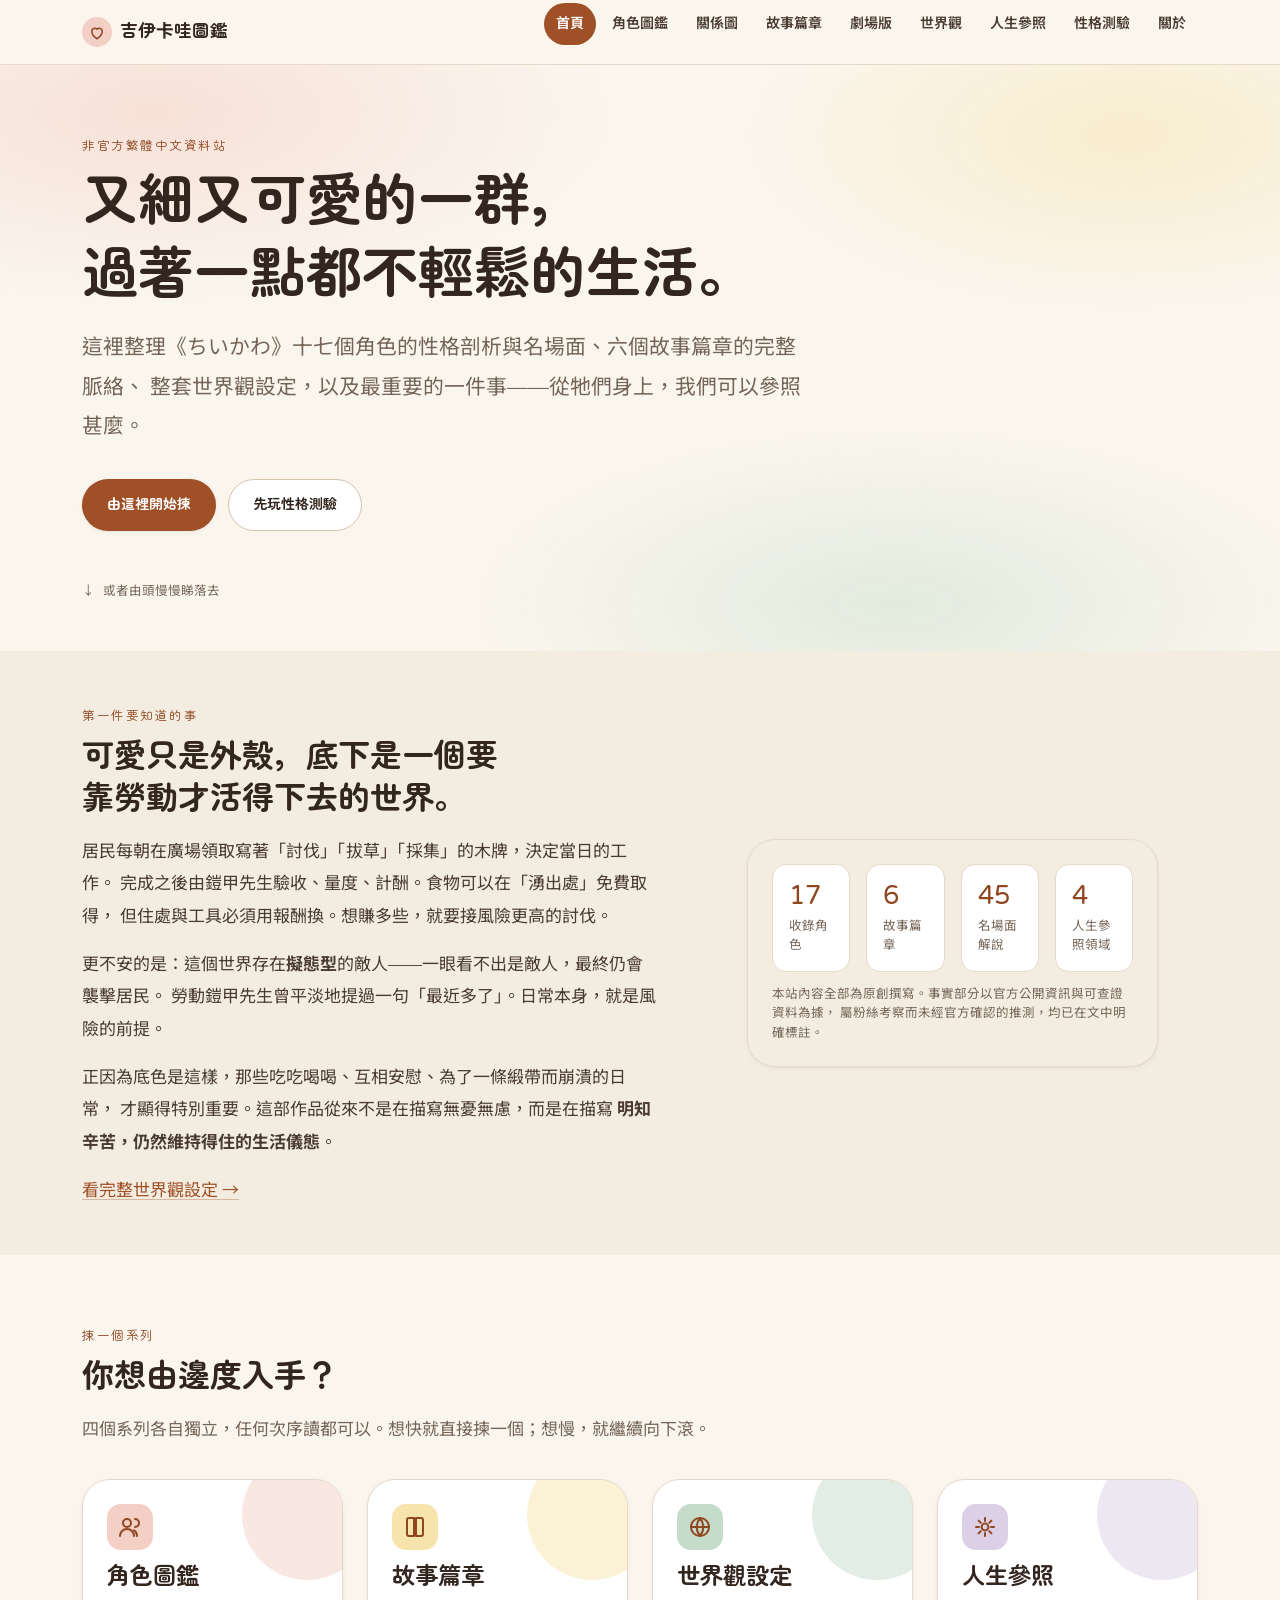
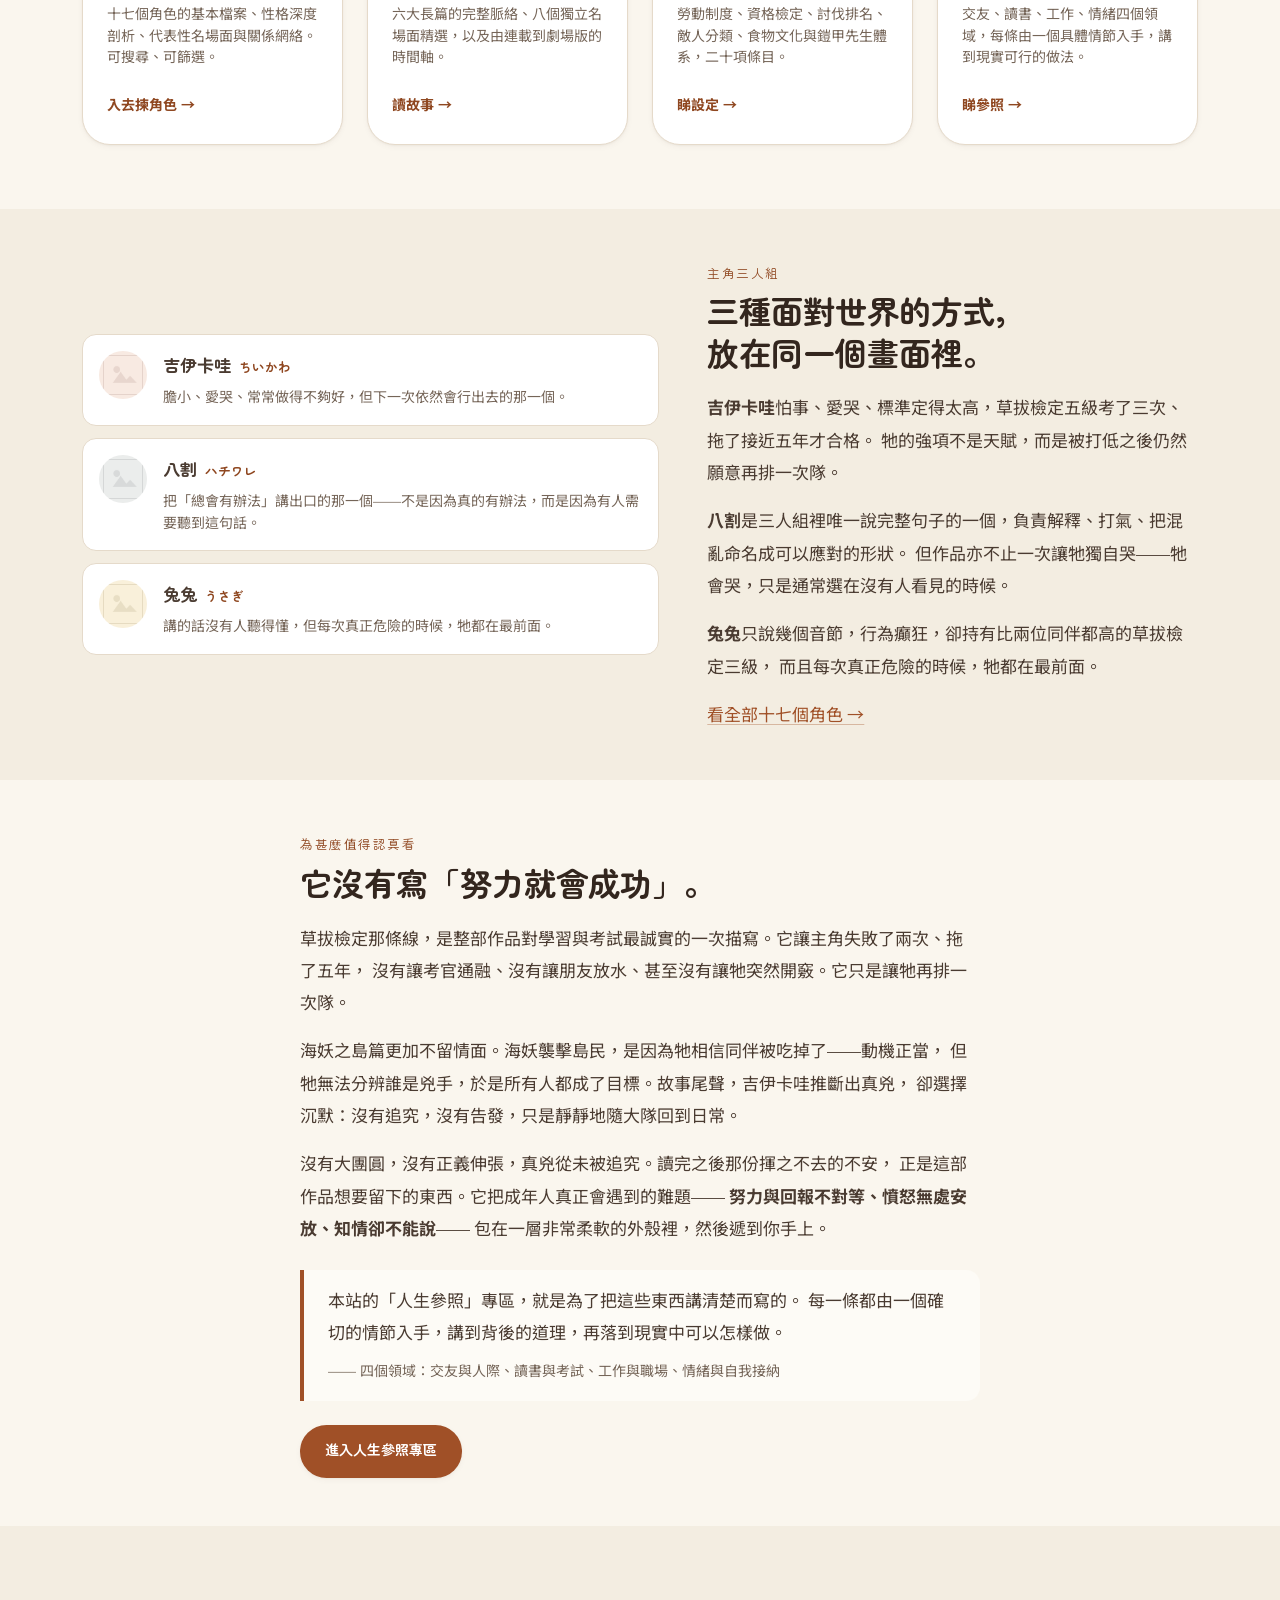
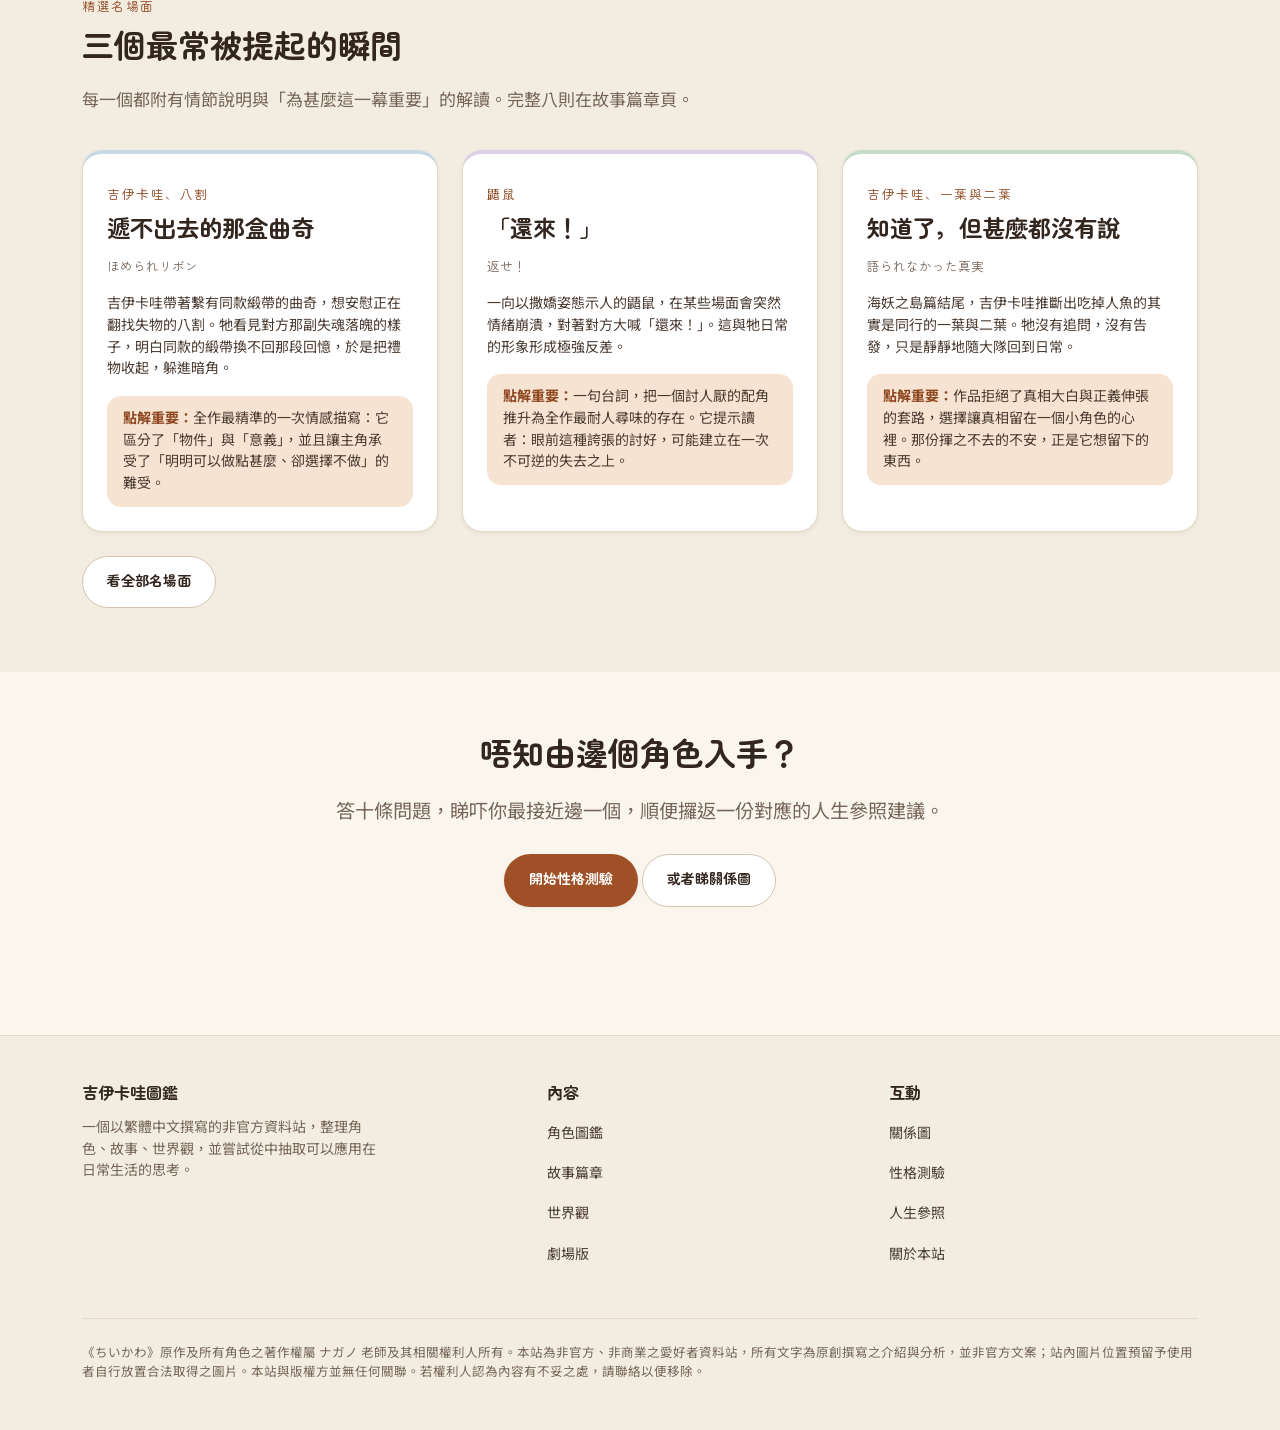
==== index.html @ 6146d02a "建立吉伊卡哇繁體中文資料站 由零建立一個純靜態的《ちいかわ》非官方資料站，十個頁面、零建置步驟、 零外部依賴，可直接部署到 GitHub Pages 或雙擊開啟。  內容 - 17 個角色的完整檔案：" ====
<!DOCTYPE html>
<html lang="zh-Hant-HK">
<head>
<meta charset="utf-8">
<meta name="viewport" content="width=device-width, initial-scale=1">
<title>吉伊卡哇圖鑑 — 角色、故事與人生參照</title>
<meta name="description" content="以繁體中文整理《ちいかわ》的角色深度剖析、故事篇章、世界觀設定，並從中抽取可應用於交友、讀書、工作與情緒的具體參照。">
<link rel="icon" href="data:image/svg+xml,%3Csvg xmlns='http://www.w3.org/2000/svg' viewBox='0 0 32 32'%3E%3Ccircle cx='16' cy='16' r='15' fill='%23F4CFC6'/%3E%3Cpath d='M16 25s-8-5.2-8-11.4A4.6 4.6 0 0 1 16 10a4.6 4.6 0 0 1 8 3.6C24 19.8 16 25 16 25z' fill='%23B45E2E'/%3E%3C/svg%3E">
<link rel="preconnect" href="https://fonts.googleapis.com">
<link rel="preconnect" href="https://fonts.gstatic.com" crossorigin>
<link href="https://fonts.googleapis.com/css2?family=Varela+Round&family=Nunito+Sans:wght@300;400;600;700&family=Noto+Sans+TC:wght@400;500;700&family=Zen+Maru+Gothic:wght@400;500;700&display=swap" rel="stylesheet">
<link rel="stylesheet" href="assets/css/tokens.css">
<link rel="stylesheet" href="assets/css/base.css">
<link rel="stylesheet" href="assets/css/components.css">
<link rel="stylesheet" href="assets/css/pages.css">
</head>
<body>
<a class="skip-link" href="#main">跳至主要內容</a>
<div data-nav></div>

<main id="main">

  <!-- ============ Hero ============ -->
  <section class="hero">
    <div class="wrap">
      <div class="hero__inner">
        <span class="eyebrow">非官方繁體中文資料站</span>
        <h1>又細又可愛的一群，<br>過著一點都不輕鬆的生活。</h1>
        <p class="hero__sub">
          這裡整理《ちいかわ》十七個角色的性格剖析與名場面、六個故事篇章的完整脈絡、
          整套世界觀設定，以及最重要的一件事——從牠們身上，我們可以參照甚麼。
        </p>
        <div class="hero__actions">
          <a class="btn btn--primary" href="#portals">由這裡開始揀</a>
          <a class="btn btn--ghost" href="quiz.html">先玩性格測驗</a>
        </div>
        <p class="hero__scroll"><span aria-hidden="true">↓</span> 或者由頭慢慢睇落去</p>
      </div>
    </div>
  </section>

  <!-- ============ 敘事一：這是個怎樣的世界 ============ -->
  <section class="story-block section--alt">
    <div class="wrap">
      <div class="story-block__inner reveal">
        <div class="story-block__text">
          <span class="eyebrow">第一件要知道的事</span>
          <h2>可愛只是外殼，底下是一個要靠勞動才活得下去的世界。</h2>
          <p>
            居民每朝在廣場領取寫著「討伐」「拔草」「採集」的木牌，決定當日的工作。
            完成之後由鎧甲先生驗收、量度、計酬。食物可以在「湧出處」免費取得，
            但住處與工具必須用報酬換。想賺多些，就要接風險更高的討伐。
          </p>
          <p>
            更不安的是：這個世界存在<strong>擬態型</strong>的敵人——一眼看不出是敵人，最終仍會襲擊居民。
            勞動鎧甲先生曾平淡地提過一句「最近多了」。日常本身，就是風險的前提。
          </p>
          <p>
            正因為底色是這樣，那些吃吃喝喝、互相安慰、為了一條緞帶而崩潰的日常，
            才顯得特別重要。這部作品從來不是在描寫無憂無慮，而是在描寫
            <strong>明知辛苦，仍然維持得住的生活儀態</strong>。
          </p>
          <p><a href="world.html">看完整世界觀設定 →</a></p>
        </div>
        <figure class="story-block__figure" style="--figure-tint:#F3EDE1">
          <div class="stat-row" style="margin-top:0">
            <div class="stat"><div class="stat__num">17</div><div class="stat__label">收錄角色</div></div>
            <div class="stat"><div class="stat__num">6</div><div class="stat__label">故事篇章</div></div>
            <div class="stat"><div class="stat__num">45</div><div class="stat__label">名場面解說</div></div>
            <div class="stat"><div class="stat__num">4</div><div class="stat__label">人生參照領域</div></div>
          </div>
          <figcaption>
            本站內容全部為原創撰寫。事實部分以官方公開資訊與可查證資料為據，
            屬粉絲考察而未經官方確認的推測，均已在文中明確標註。
          </figcaption>
        </figure>
      </div>
    </div>
  </section>

  <!-- ============ 系列入口 ============ -->
  <section class="section" id="portals">
    <div class="wrap">
      <div class="section-head reveal">
        <span class="eyebrow">揀一個系列</span>
        <h2>你想由邊度入手？</h2>
        <p>四個系列各自獨立，任何次序讀都可以。想快就直接揀一個；想慢，就繼續向下滾。</p>
      </div>
      <div class="grid grid--4 reveal">
        <a class="portal" href="characters.html" style="--portal-tint:#F4CFC6">
          <span class="portal__blob" aria-hidden="true"></span>
          <span class="portal__icon" aria-hidden="true">
            <svg width="24" height="24" viewBox="0 0 24 24" fill="none" stroke="#8F4720" stroke-width="2" stroke-linecap="round" stroke-linejoin="round">
            <circle cx="9" cy="8" r="4"/><path d="M2 21a7 7 0 0 1 14 0"/><path d="M17 4a4 4 0 0 1 0 8"/><path d="M19 21a7 7 0 0 0-3-5.7"/></svg>
          </span>
          <h3>角色圖鑑</h3>
          <p>十七個角色的基本檔案、性格深度剖析、代表性名場面與關係網絡。可搜尋、可篩選。</p>
          <span class="portal__more">入去揀角色 →</span>
        </a>

        <a class="portal" href="stories.html" style="--portal-tint:#F7E3AC">
          <span class="portal__blob" aria-hidden="true"></span>
          <span class="portal__icon" aria-hidden="true">
            <svg width="24" height="24" viewBox="0 0 24 24" fill="none" stroke="#8F4720" stroke-width="2" stroke-linecap="round" stroke-linejoin="round">
            <path d="M4 5a2 2 0 0 1 2-2h5v18H6a2 2 0 0 1-2-2z"/><path d="M20 5a2 2 0 0 0-2-2h-5v18h5a2 2 0 0 0 2-2z"/></svg>
          </span>
          <h3>故事篇章</h3>
          <p>六大長篇的完整脈絡、八個獨立名場面精選，以及由連載到劇場版的時間軸。</p>
          <span class="portal__more">讀故事 →</span>
        </a>

        <a class="portal" href="world.html" style="--portal-tint:#C6DCCB">
          <span class="portal__blob" aria-hidden="true"></span>
          <span class="portal__icon" aria-hidden="true">
            <svg width="24" height="24" viewBox="0 0 24 24" fill="none" stroke="#8F4720" stroke-width="2" stroke-linecap="round" stroke-linejoin="round">
            <circle cx="12" cy="12" r="9"/><path d="M3 12h18M12 3a14 14 0 0 1 0 18a14 14 0 0 1 0-18z"/></svg>
          </span>
          <h3>世界觀設定</h3>
          <p>勞動制度、資格檢定、討伐排名、敵人分類、食物文化與鎧甲先生體系，二十項條目。</p>
          <span class="portal__more">睇設定 →</span>
        </a>

        <a class="portal" href="reference.html" style="--portal-tint:#DCD0E6">
          <span class="portal__blob" aria-hidden="true"></span>
          <span class="portal__icon" aria-hidden="true">
            <svg width="24" height="24" viewBox="0 0 24 24" fill="none" stroke="#8F4720" stroke-width="2" stroke-linecap="round" stroke-linejoin="round">
            <path d="M12 3v3M12 18v3M3 12h3M18 12h3M5.6 5.6l2.1 2.1M16.3 16.3l2.1 2.1M18.4 5.6l-2.1 2.1M7.7 16.3l-2.1 2.1"/><circle cx="12" cy="12" r="3.4"/></svg>
          </span>
          <h3>人生參照</h3>
          <p>交友、讀書、工作、情緒四個領域，每條由一個具體情節入手，講到現實可行的做法。</p>
          <span class="portal__more">睇參照 →</span>
        </a>
      </div>
    </div>
  </section>

  <!-- ============ 敘事二：三個主角 ============ -->
  <section class="story-block section--alt">
    <div class="wrap">
      <div class="story-block__inner story-block--flip reveal">
        <div class="story-block__text">
          <span class="eyebrow">主角三人組</span>
          <h2>三種面對世界的方式，放在同一個畫面裡。</h2>
          <p>
            <strong>吉伊卡哇</strong>怕事、愛哭、標準定得太高，草拔檢定五級考了三次、拖了接近五年才合格。
            牠的強項不是天賦，而是被打低之後仍然願意再排一次隊。
          </p>
          <p>
            <strong>八割</strong>是三人組裡唯一說完整句子的一個，負責解釋、打氣、把混亂命名成可以應對的形狀。
            但作品亦不止一次讓牠獨自哭——牠會哭，只是通常選在沒有人看見的時候。
          </p>
          <p>
            <strong>兔兔</strong>只說幾個音節，行為癲狂，卻持有比兩位同伴都高的草拔檢定三級，
            而且每次真正危險的時候，牠都在最前面。
          </p>
          <p><a href="characters.html">看全部十七個角色 →</a></p>
        </div>
        <div class="grid" style="gap:var(--s-3)" data-home-trio></div>
      </div>
    </div>
  </section>

  <!-- ============ 敘事三：為何值得認真看 ============ -->
  <section class="story-block">
    <div class="wrap wrap--text reveal">
      <span class="eyebrow">為甚麼值得認真看</span>
      <h2>它沒有寫「努力就會成功」。</h2>
      <p>
        草拔檢定那條線，是整部作品對學習與考試最誠實的一次描寫。它讓主角失敗了兩次、拖了五年，
        沒有讓考官通融、沒有讓朋友放水、甚至沒有讓牠突然開竅。它只是讓牠再排一次隊。
      </p>
      <p>
        海妖之島篇更加不留情面。海妖襲擊島民，是因為牠相信同伴被吃掉了——動機正當，
        但牠無法分辨誰是兇手，於是所有人都成了目標。故事尾聲，吉伊卡哇推斷出真兇，
        卻選擇沉默：沒有追究，沒有告發，只是靜靜地隨大隊回到日常。
      </p>
      <p>
        沒有大團圓，沒有正義伸張，真兇從未被追究。讀完之後那份揮之不去的不安，
        正是這部作品想要留下的東西。它把成年人真正會遇到的難題——
        <strong>努力與回報不對等、憤怒無處安放、知情卻不能說</strong>——
        包在一層非常柔軟的外殼裡，然後遞到你手上。
      </p>
      <div class="quote">
        本站的「人生參照」專區，就是為了把這些東西講清楚而寫的。
        每一條都由一個確切的情節入手，講到背後的道理，再落到現實中可以怎樣做。
        <cite>—— 四個領域：交友與人際、讀書與考試、工作與職場、情緒與自我接納</cite>
      </div>
      <p><a class="btn btn--primary" href="reference.html">進入人生參照專區</a></p>
    </div>
  </section>

  <!-- ============ 精選名場面 ============ -->
  <section class="section section--alt">
    <div class="wrap">
      <div class="section-head reveal">
        <span class="eyebrow">精選名場面</span>
        <h2>三個最常被提起的瞬間</h2>
        <p>每一個都附有情節說明與「為甚麼這一幕重要」的解讀。完整八則在故事篇章頁。</p>
      </div>
      <div class="grid grid--3 reveal" data-home-moments></div>
      <p style="margin-top:var(--s-5)"><a class="btn btn--ghost" href="stories.html#moments">看全部名場面</a></p>
    </div>
  </section>

  <!-- ============ 結尾 CTA ============ -->
  <section class="section">
    <div class="wrap wrap--text reveal" style="text-align:center">
      <h2>唔知由邊個角色入手？</h2>
      <p class="lede">答十條問題，睇吓你最接近邊一個，順便攞返一份對應的人生參照建議。</p>
      <p style="margin-top:var(--s-5)">
        <a class="btn btn--primary" href="quiz.html">開始性格測驗</a>
        <a class="btn btn--ghost" href="relations.html">或者睇關係圖</a>
      </p>
    </div>
  </section>

</main>

<div data-footer></div>

<script src="data/characters.js"></script>
<script src="data/stories.js"></script>
<script src="assets/js/app.js"></script>
<script src="assets/js/home.js"></script>
</body>
</html>
---- assets/css/tokens.css ----
/* ==========================================================================
   設計 token — 單一真實來源
   風格：日系柔和粉彩 × 米白大地色，只做淺色主題
   ========================================================================== */

:root {
  /* --- 底層中性色（米白 + 大地色）--- */
  --c-bg:            #FAF6EE;   /* 全站底色，暖米白 */
  --c-bg-alt:        #F3EDE1;   /* 交替區段底色 */
  --c-surface:       #FFFFFF;   /* 卡片 */
  --c-surface-2:     #FDFBF6;   /* 次級卡片 */
  --c-ink:           #4A3B31;   /* 正文，暖深褐 — 對比 9.2:1 */
  --c-ink-strong:    #33261E;   /* 標題 */
  --c-ink-soft:      #756558;   /* 次級文字 — 最低 4.79:1（交替底色上） */
  --c-ink-faint:     #9C8E80;   /* 僅用於大字或裝飾，不用於正文 */
  --c-border:        #E5DACA;
  --c-border-strong: #D3C4AE;

  /* --- 主色（琥珀／赤陶）--- */
  --c-accent:        #A05027;   /* 連結、強調 — 最低 4.59:1（琥珀淺底上） */
  --c-accent-deep:   #8F4720;   /* hover */
  --c-accent-soft:   #F6E3D2;   /* 淺底 */
  --c-accent-ring:   #C87A4C;

  /* --- 柔和粉彩（只用於底色與裝飾，不用作正文字色）--- */
  --c-blush:   #F4CFC6;
  --c-butter:  #F7E3AC;
  --c-mint:    #C6DCCB;
  --c-sky:     #C8D9E6;
  --c-lilac:   #DCD0E6;
  --c-peach:   #F8D7BC;

  /* --- 語意色 --- */
  --c-ok:      #4F7A52;
  --c-warn:    #A8742A;
  --c-danger:  #A94A3D;

  /* --- 字體 --- */
  --f-heading: "Varela Round", "Zen Maru Gothic", "Noto Sans TC",
               "PingFang TC", "Microsoft JhengHei", sans-serif;
  --f-body:    "Nunito Sans", "Noto Sans TC", "PingFang TC",
               "Microsoft JhengHei", sans-serif;
  --f-ja:      "Zen Maru Gothic", "Hiragino Maru Gothic ProN",
               "Yu Gothic", "Noto Sans JP", sans-serif;

  /* --- 字級（手機優先，以 clamp 自適應）--- */
  --t-display: clamp(2rem, 1.35rem + 3.2vw, 3.5rem);
  --t-h1:      clamp(1.7rem, 1.25rem + 2.2vw, 2.7rem);
  --t-h2:      clamp(1.4rem, 1.15rem + 1.25vw, 2rem);
  --t-h3:      clamp(1.15rem, 1.03rem + 0.6vw, 1.45rem);
  --t-body:    clamp(1rem, 0.97rem + 0.15vw, 1.0625rem);
  --t-small:   0.875rem;
  --t-tiny:    0.78125rem;

  --lh-tight:  1.3;
  --lh-normal: 1.55;
  --lh-loose:  1.9;   /* 中文長文閱讀 */

  /* --- 間距（standard density 4/10）--- */
  --s-1:  0.25rem;
  --s-2:  0.5rem;
  --s-3:  0.75rem;
  --s-4:  1rem;
  --s-5:  1.5rem;
  --s-6:  2rem;
  --s-7:  3rem;
  --s-8:  4rem;
  --s-9:  6rem;

  /* --- 圓角 --- */
  --r-sm:   8px;
  --r-md:   14px;
  --r-lg:   20px;
  --r-xl:   28px;
  --r-full: 999px;

  /* --- 陰影（柔和雙層）--- */
  --sh-sm: 0 1px 2px rgba(74, 59, 49, 0.05),
           0 2px 6px rgba(74, 59, 49, 0.04);
  --sh-md: 0 2px 4px rgba(74, 59, 49, 0.05),
           0 8px 20px rgba(74, 59, 49, 0.07);
  --sh-lg: 0 4px 8px rgba(74, 59, 49, 0.05),
           0 16px 40px rgba(74, 59, 49, 0.09);

  /* --- 動效 --- */
  --ease-soft: cubic-bezier(0.22, 0.61, 0.36, 1);
  --t-fast: 150ms;
  --t-base: 250ms;

  /* --- 版面 --- */
  --w-page:  1180px;
  --w-text:  680px;   /* 長文最佳閱讀寬度 */
  --gutter:  16px;
  --nav-h:   64px;
}

@media (min-width: 768px) {
  :root { --gutter: 32px; }
}
---- assets/css/base.css ----
/* ==========================================================================
   base.css — reset、排版、版面骨架、導航與頁尾
   ========================================================================== */

*, *::before, *::after { box-sizing: border-box; }

html {
  -webkit-text-size-adjust: 100%;
  scroll-behavior: smooth;
  scroll-padding-top: calc(var(--nav-h) + 16px);
}

body {
  margin: 0;
  background: var(--c-bg);
  color: var(--c-ink);
  font-family: var(--f-body);
  font-size: var(--t-body);
  line-height: var(--lh-loose);
  -webkit-font-smoothing: antialiased;
  overflow-x: hidden;
}

h1, h2, h3, h4 {
  font-family: var(--f-heading);
  color: var(--c-ink-strong);
  line-height: var(--lh-tight);
  margin: 0 0 var(--s-4);
  font-weight: 700;
  text-wrap: balance;          /* 標題不留孤字 */
  overflow-wrap: break-word;
}

h1 { font-size: var(--t-h1); }
h2 { font-size: var(--t-h2); }
h3 { font-size: var(--t-h3); }

p  { margin: 0 0 var(--s-4); text-wrap: pretty; }
p:last-child { margin-bottom: 0; }

a {
  color: var(--c-accent);
  text-decoration-color: color-mix(in srgb, var(--c-accent) 35%, transparent);
  text-underline-offset: 3px;
  transition: color var(--t-fast) var(--ease-soft);
}
a:hover { color: var(--c-accent-deep); text-decoration-color: currentColor; }

img, svg { max-width: 100%; display: block; }

ul, ol { margin: 0 0 var(--s-4); padding-left: 1.3em; }
li { margin-bottom: var(--s-2); }
li:last-child { margin-bottom: 0; }

button { font: inherit; cursor: pointer; }

/* --- 可見 focus ring（全站一致）--- */
:where(a, button, input, select, [tabindex]):focus-visible {
  outline: 3px solid var(--c-accent-ring);
  outline-offset: 2px;
  border-radius: var(--r-sm);
}

/* --- 跳至內容 --- */
.skip-link {
  position: absolute;
  left: var(--s-4); top: -100px;
  z-index: 200;
  padding: var(--s-3) var(--s-4);
  background: var(--c-surface);
  color: var(--c-ink-strong);
  border-radius: var(--r-md);
  box-shadow: var(--sh-md);
  text-decoration: none;
  transition: top var(--t-base) var(--ease-soft);
}
.skip-link:focus { top: var(--s-3); }

/* ---------- 版面容器 ---------- */
.wrap {
  width: 100%;
  max-width: var(--w-page);
  margin-inline: auto;
  padding-inline: var(--gutter);
}
.wrap--text { max-width: calc(var(--w-text) + var(--gutter) * 2); }

.section { padding-block: var(--s-7); }
@media (min-width: 768px) { .section { padding-block: var(--s-8); } }
.section--alt { background: var(--c-bg-alt); }

/* ---------- 導航 ---------- */
.nav {
  position: sticky; top: 0; z-index: 100;
  background: color-mix(in srgb, var(--c-bg) 88%, transparent);
  backdrop-filter: blur(12px);
  border-bottom: 1px solid var(--c-border);
}
.nav__inner {
  display: flex; align-items: center; gap: var(--s-4);
  min-height: var(--nav-h);
}
.nav__brand {
  display: flex; align-items: center; gap: var(--s-2);
  font-family: var(--f-heading); font-size: 1.1rem; font-weight: 700;
  color: var(--c-ink-strong); text-decoration: none; flex-shrink: 0;
}
.nav__brand-mark {
  width: 30px; height: 30px; border-radius: var(--r-full);
  background: var(--c-blush);
  display: grid; place-items: center; flex-shrink: 0;
}
.nav__links {
  display: none; align-items: center; gap: var(--s-1);
  margin-left: auto; list-style: none; padding: 0;
}
.nav__links li { margin: 0; }
.nav__links a {
  display: block; padding: var(--s-2) var(--s-3);
  border-radius: var(--r-full);
  font-size: var(--t-small); font-weight: 600;
  color: var(--c-ink); text-decoration: none; white-space: nowrap;
  transition: background var(--t-fast) var(--ease-soft),
              color var(--t-fast) var(--ease-soft);
}
.nav__links a:hover { background: var(--c-accent-soft); color: var(--c-accent-deep); }
.nav__links a[aria-current="page"] {
  background: var(--c-accent); color: #fff;
}
.nav__toggle {
  margin-left: auto;
  display: inline-flex; align-items: center; gap: var(--s-2);
  padding: var(--s-2) var(--s-3);
  background: var(--c-surface); border: 1px solid var(--c-border);
  border-radius: var(--r-full); color: var(--c-ink);
  font-size: var(--t-small); font-weight: 600;
}
@media (min-width: 1000px) {
  .nav__links { display: flex; }
  .nav__toggle { display: none; }
}
.nav__drawer {
  display: none; padding: var(--s-3) 0 var(--s-5);
  border-top: 1px solid var(--c-border);
}
.nav__drawer.is-open { display: block; }
.nav__drawer ul { list-style: none; padding: 0; margin: 0; }
.nav__drawer a {
  display: block; padding: var(--s-3) var(--s-2);
  color: var(--c-ink); text-decoration: none; font-weight: 600;
  border-radius: var(--r-md);
}
.nav__drawer a:hover { background: var(--c-accent-soft); }
@media (min-width: 1000px) { .nav__drawer { display: none !important; } }

/* ---------- 頁尾 ---------- */
.footer {
  background: var(--c-bg-alt);
  border-top: 1px solid var(--c-border);
  padding-block: var(--s-7);
  margin-top: var(--s-8);
}
.footer__grid {
  display: grid; gap: var(--s-5);
  grid-template-columns: 1fr;
}
@media (min-width: 768px) {
  .footer__grid { grid-template-columns: 1.4fr 1fr 1fr; gap: var(--s-6); }
}
.footer h3 { font-size: 1rem; margin-bottom: var(--s-3); }
.footer ul { list-style: none; padding: 0; }
.footer a { color: var(--c-ink); text-decoration: none; font-size: var(--t-small); }
.footer a:hover { color: var(--c-accent-deep); text-decoration: underline; }
.footer__note {
  margin-top: var(--s-6); padding-top: var(--s-5);
  border-top: 1px solid var(--c-border);
  font-size: var(--t-tiny); color: var(--c-ink-soft); line-height: var(--lh-normal);
}

/* ---------- 共用工具 ---------- */
.lede {
  font-size: clamp(1.05rem, 1rem + 0.35vw, 1.2rem);
  color: var(--c-ink-soft);
  line-height: var(--lh-loose);
}
.visually-hidden {
  position: absolute; width: 1px; height: 1px;
  padding: 0; margin: -1px; overflow: hidden;
  clip: rect(0 0 0 0); white-space: nowrap; border: 0;
}
.ja {
  font-family: var(--f-ja);
  font-feature-settings: "palt" 1;
}

/* ---------- 動效：滾動淡入 ---------- */
.reveal {
  opacity: 0;
  transform: translateY(18px);
  transition: opacity 500ms var(--ease-soft), transform 500ms var(--ease-soft);
}
.reveal.is-in { opacity: 1; transform: none; }

@media (prefers-reduced-motion: reduce) {
  html { scroll-behavior: auto; }
  *, *::before, *::after {
    animation-duration: 0.001ms !important;
    animation-iteration-count: 1 !important;
    transition-duration: 0.001ms !important;
  }
  .reveal { opacity: 1 !important; transform: none !important; }
}
---- assets/css/components.css ----
/* ==========================================================================
   components.css — 可重用元件
   ========================================================================== */

/* ---------- 按鈕 ---------- */
.btn {
  display: inline-flex; align-items: center; gap: var(--s-2);
  padding: var(--s-3) var(--s-5);
  border-radius: var(--r-full);
  border: 1px solid transparent;
  font-family: var(--f-heading); font-weight: 700; font-size: var(--t-small);
  text-decoration: none; cursor: pointer;
  transition: transform var(--t-fast) var(--ease-soft),
              background var(--t-fast) var(--ease-soft),
              box-shadow var(--t-fast) var(--ease-soft);
}
.btn:hover { transform: translateY(-2px); }
.btn--primary { background: var(--c-accent); color: #fff; box-shadow: var(--sh-sm); }
.btn--primary:hover { background: var(--c-accent-deep); color: #fff; box-shadow: var(--sh-md); }
.btn--ghost {
  background: var(--c-surface); color: var(--c-ink-strong);
  border-color: var(--c-border-strong);
}
.btn--ghost:hover { background: var(--c-accent-soft); color: var(--c-accent-deep); }

/* ---------- 標籤 ---------- */
.tag {
  display: inline-flex; align-items: center; gap: 4px;
  padding: 4px 12px;
  border-radius: var(--r-full);
  background: var(--c-bg-alt);
  border: 1px solid var(--c-border);
  font-size: var(--t-tiny); font-weight: 600;
  color: var(--c-ink);
  line-height: 1.5;
  white-space: normal;          /* 長標籤可換行，不裁切 */
  overflow-wrap: anywhere;
}
.tag--accent { background: var(--c-accent-soft); border-color: transparent; color: var(--c-accent-deep); }
.tag-row { display: flex; flex-wrap: wrap; gap: var(--s-2); }

/* ---------- 區段標題 ---------- */
.eyebrow {
  display: inline-block;
  font-family: var(--f-heading); font-size: var(--t-tiny);
  letter-spacing: 0.12em; text-transform: uppercase;
  color: var(--c-accent-deep);
  margin-bottom: var(--s-2);
}
.section-head { max-width: var(--w-text); margin-bottom: var(--s-6); }
.section-head p { color: var(--c-ink-soft); margin-bottom: 0; }

/* ---------- 卡片 ---------- */
.card {
  background: var(--c-surface);
  border: 1px solid var(--c-border);
  border-radius: var(--r-lg);
  padding: var(--s-5);
  box-shadow: var(--sh-sm);
}
.card--link {
  display: block; text-decoration: none; color: inherit;
  transition: transform var(--t-base) var(--ease-soft),
              box-shadow var(--t-base) var(--ease-soft),
              border-color var(--t-base) var(--ease-soft);
}
.card--link:hover {
  transform: translateY(-4px);
  box-shadow: var(--sh-lg);
  border-color: var(--c-border-strong);
  color: inherit;
}

.grid { display: grid; gap: var(--s-4); }
.grid--2 { grid-template-columns: 1fr; }
.grid--3 { grid-template-columns: 1fr; }
.grid--4 { grid-template-columns: repeat(2, minmax(0, 1fr)); }
@media (min-width: 640px) {
  .grid--2 { grid-template-columns: repeat(2, minmax(0, 1fr)); }
  .grid--3 { grid-template-columns: repeat(2, minmax(0, 1fr)); }
}
@media (min-width: 1000px) {
  .grid--3 { grid-template-columns: repeat(3, minmax(0, 1fr)); }
  .grid--4 { grid-template-columns: repeat(4, minmax(0, 1fr)); }
  .grid { gap: var(--s-5); }
}

/* ---------- 入口大卡 ---------- */
.portal {
  position: relative; overflow: hidden;
  display: flex; flex-direction: column; gap: var(--s-3);
  padding: var(--s-5);
  border-radius: var(--r-xl);
  background: var(--c-surface);
  border: 1px solid var(--c-border);
  text-decoration: none; color: inherit;
  box-shadow: var(--sh-sm);
  transition: transform var(--t-base) var(--ease-soft),
              box-shadow var(--t-base) var(--ease-soft);
}
.portal:hover { transform: translateY(-5px); box-shadow: var(--sh-lg); color: inherit; }
.portal__blob {
  position: absolute; inset-inline-end: -30px; inset-block-start: -30px;
  width: 130px; height: 130px; border-radius: var(--r-full);
  background: var(--portal-tint, var(--c-blush));
  opacity: 0.5; pointer-events: none;
}
.portal__icon {
  width: 46px; height: 46px; border-radius: var(--r-md);
  background: var(--portal-tint, var(--c-blush));
  display: grid; place-items: center; position: relative;
}
.portal h3 { margin: 0; position: relative; }
.portal p {
  margin: 0; font-size: var(--t-small); color: var(--c-ink-soft);
  line-height: var(--lh-normal); position: relative;
}
.portal__more {
  margin-top: auto; padding-top: var(--s-3);
  font-size: var(--t-small); font-weight: 700; color: var(--c-accent-deep);
  position: relative;
}

/* ---------- 角色卡 ---------- */
.char-card {
  display: flex; flex-direction: column;
  background: var(--c-surface);
  border: 1px solid var(--c-border);
  border-radius: var(--r-lg);
  overflow: hidden;
  text-decoration: none; color: inherit;
  box-shadow: var(--sh-sm);
  transition: transform var(--t-base) var(--ease-soft),
              box-shadow var(--t-base) var(--ease-soft);
}
.char-card:hover { transform: translateY(-4px); box-shadow: var(--sh-lg); color: inherit; }
.char-card__media {
  aspect-ratio: 4 / 3;
  background: var(--char-tint, var(--c-bg-alt));
  display: grid; place-items: center; overflow: hidden;
}
.char-card__media img { width: 100%; height: 100%; object-fit: cover; }
.char-card__body { padding: var(--s-4); display: flex; flex-direction: column; gap: var(--s-2); flex: 1; }
.char-card__name { font-family: var(--f-heading); font-weight: 700; font-size: 1.1rem; color: var(--c-ink-strong); }
.char-card__ja { font-size: var(--t-tiny); color: var(--c-ink-soft); }
.char-card__line { font-size: var(--t-small); color: var(--c-ink-soft); line-height: var(--lh-normal); margin: 0; }

/* ---------- 資料表 ---------- */
.datalist { display: grid; gap: 0; margin: 0; }
.datalist > div {
  display: grid; grid-template-columns: 6.5rem 1fr; gap: var(--s-3);
  padding: var(--s-3) 0;
  border-bottom: 1px dashed var(--c-border);
  align-items: start;
}
.datalist > div:last-child { border-bottom: 0; }
.datalist dt { font-weight: 700; color: var(--c-ink-soft); font-size: var(--t-small); margin: 0; }
.datalist dd { margin: 0; font-size: var(--t-small); line-height: var(--lh-normal); overflow-wrap: anywhere; }

/* ---------- 引言 ---------- */
.quote {
  border-left: 4px solid var(--c-accent);
  background: var(--c-surface-2);
  border-radius: 0 var(--r-md) var(--r-md) 0;
  padding: var(--s-4) var(--s-5);
  margin: var(--s-5) 0;
  color: var(--c-ink);
}
.quote cite { display: block; margin-top: var(--s-2); font-size: var(--t-small); color: var(--c-ink-soft); font-style: normal; }

/* ---------- 提示框 ---------- */
.note {
  border: 1px solid var(--c-border);
  border-left: 4px solid var(--c-warn);
  background: var(--c-surface-2);
  border-radius: var(--r-md);
  padding: var(--s-4);
  font-size: var(--t-small);
  line-height: var(--lh-normal);
}
.note strong { color: var(--c-ink-strong); }

/* ---------- 搜尋 / 篩選 ---------- */
.filters { display: grid; gap: var(--s-4); margin-bottom: var(--s-6); }
.search-box { position: relative; }
.search-box input {
  width: 100%;
  padding: var(--s-3) var(--s-4) var(--s-3) 2.85rem;
  font-family: var(--f-body); font-size: var(--t-body);
  color: var(--c-ink);
  background: var(--c-surface);
  border: 1px solid var(--c-border-strong);
  border-radius: var(--r-full);
  transition: border-color var(--t-fast) var(--ease-soft),
              box-shadow var(--t-fast) var(--ease-soft);
}
.search-box input::placeholder { color: var(--c-ink-faint); }
.search-box input:focus {
  border-color: var(--c-accent);
  box-shadow: 0 0 0 4px var(--c-accent-soft);
}
.search-box__icon {
  position: absolute; left: var(--s-4); top: 50%; transform: translateY(-50%);
  color: var(--c-ink-soft); pointer-events: none;
}
.chipset { display: flex; flex-wrap: wrap; gap: var(--s-2); align-items: center; }
.chipset__label { font-size: var(--t-tiny); font-weight: 700; color: var(--c-ink-soft); margin-right: var(--s-1); }
.chip {
  padding: 6px 14px;
  border-radius: var(--r-full);
  border: 1px solid var(--c-border-strong);
  background: var(--c-surface);
  color: var(--c-ink);
  font-size: var(--t-tiny); font-weight: 600;
  line-height: 1.5;
  white-space: normal;             /* 長標籤換行而非裁切 */
  transition: background var(--t-fast) var(--ease-soft),
              color var(--t-fast) var(--ease-soft),
              border-color var(--t-fast) var(--ease-soft);
}
.chip:hover { background: var(--c-accent-soft); border-color: var(--c-accent-ring); }
.chip[aria-pressed="true"] { background: var(--c-accent); border-color: var(--c-accent); color: #fff; }

.empty-state {
  text-align: center; padding: var(--s-8) var(--s-4);
  color: var(--c-ink-soft);
}
.empty-state h3 { color: var(--c-ink); }

/* ---------- 分頁式區段標題 ---------- */
.anchor-nav {
  position: sticky; top: var(--nav-h); z-index: 50;
  background: color-mix(in srgb, var(--c-bg) 92%, transparent);
  backdrop-filter: blur(8px);
  border-bottom: 1px solid var(--c-border);
  padding-block: var(--s-2);
  margin-bottom: var(--s-6);
}
.anchor-nav ul {
  display: flex; gap: var(--s-2); list-style: none; padding: 0; margin: 0;
  overflow-x: auto; scrollbar-width: thin;
}
.anchor-nav li { margin: 0; flex-shrink: 0; }
.anchor-nav a {
  display: block; padding: var(--s-2) var(--s-3);
  border-radius: var(--r-full);
  font-size: var(--t-tiny); font-weight: 700;
  color: var(--c-ink); text-decoration: none; white-space: nowrap;
}
.anchor-nav a:hover { background: var(--c-accent-soft); color: var(--c-accent-deep); }

/* ---------- 麵包屑 ---------- */
.crumbs { font-size: var(--t-tiny); color: var(--c-ink-soft); margin-bottom: var(--s-4); }
.crumbs a { color: var(--c-ink-soft); }
.crumbs span { margin-inline: 6px; }
---- assets/css/pages.css ----
/* ==========================================================================
   pages.css — 各頁專用版面
   ========================================================================== */

/* ================= 首頁 hero ================= */
.hero {
  position: relative; overflow: hidden;
  padding-block: var(--s-8) var(--s-7);
  background:
    radial-gradient(60% 55% at 12% 8%,  color-mix(in srgb, var(--c-blush) 55%, transparent) 0%, transparent 60%),
    radial-gradient(50% 50% at 88% 12%, color-mix(in srgb, var(--c-butter) 50%, transparent) 0%, transparent 60%),
    radial-gradient(55% 50% at 70% 92%, color-mix(in srgb, var(--c-mint) 45%, transparent) 0%, transparent 60%),
    var(--c-bg);
}
.hero__inner { max-width: 760px; }
.hero h1 { font-size: var(--t-display); margin-bottom: var(--s-4); }
.hero__sub { font-size: clamp(1.05rem, 1rem + 0.5vw, 1.3rem); color: var(--c-ink-soft); margin-bottom: var(--s-6); }
.hero__actions { display: flex; flex-wrap: wrap; gap: var(--s-3); }
.hero__scroll {
  margin-top: var(--s-7); font-size: var(--t-tiny); color: var(--c-ink-soft);
  display: flex; align-items: center; gap: var(--s-2);
}
.hero__scroll span { animation: bob 2.4s var(--ease-soft) infinite; }
@keyframes bob { 0%,100% { transform: translateY(0); } 50% { transform: translateY(5px); } }

/* ================= 首頁敘事長頁 ================= */
.story-block { padding-block: var(--s-7); }
@media (min-width: 900px) {
  .story-block__inner {
    display: grid; grid-template-columns: minmax(0, 1fr) minmax(0, 0.85fr);
    gap: var(--s-7); align-items: center;
  }
  .story-block--flip .story-block__text { order: 2; }
}
.story-block__text { max-width: var(--w-text); }
.story-block__text h2 { margin-bottom: var(--s-4); }
.story-block__figure {
  border-radius: var(--r-xl);
  background: var(--figure-tint, var(--c-bg-alt));
  border: 1px solid var(--c-border);
  padding: var(--s-5);
  box-shadow: var(--sh-sm);
}
.story-block__figure figcaption {
  margin-top: var(--s-3); font-size: var(--t-tiny);
  color: var(--c-ink-soft); line-height: var(--lh-normal);
}
.stat-row {
  display: grid; grid-template-columns: repeat(2, minmax(0,1fr));
  gap: var(--s-4); margin-top: var(--s-5);
}
@media (min-width: 700px) { .stat-row { grid-template-columns: repeat(4, minmax(0,1fr)); } }
.stat { background: var(--c-surface); border: 1px solid var(--c-border); border-radius: var(--r-md); padding: var(--s-4); }
.stat__num { font-family: var(--f-heading); font-size: 1.6rem; color: var(--c-accent-deep); line-height: 1.2; }
.stat__label { font-size: var(--t-tiny); color: var(--c-ink-soft); margin-top: 4px; line-height: var(--lh-normal); }

/* ================= 角色詳情 ================= */
.char-hero {
  background: linear-gradient(180deg, var(--char-tint, var(--c-bg-alt)) 0%, var(--c-bg) 100%);
  padding-block: var(--s-6) var(--s-7);
  border-bottom: 1px solid var(--c-border);
}
.char-hero__inner { display: grid; gap: var(--s-5); }
@media (min-width: 860px) {
  .char-hero__inner { grid-template-columns: 300px minmax(0, 1fr); gap: var(--s-7); align-items: start; }
}
.char-hero__portrait {
  border-radius: var(--r-xl); overflow: hidden;
  background: var(--c-surface); border: 1px solid var(--c-border);
  box-shadow: var(--sh-md); aspect-ratio: 1; max-width: 300px;
}
.char-hero__portrait img { width: 100%; height: 100%; object-fit: cover; }
.char-hero h1 { margin-bottom: var(--s-1); }
.char-hero__ja { font-size: 1.05rem; color: var(--c-ink-soft); margin-bottom: var(--s-4); }
.char-hero__tagline {
  font-size: clamp(1.05rem, 1rem + 0.4vw, 1.25rem);
  color: var(--c-ink); line-height: var(--lh-normal); margin-bottom: var(--s-5);
}

.char-section { padding-block: var(--s-6); border-bottom: 1px solid var(--c-border); }
.char-section:last-of-type { border-bottom: 0; }
.char-section > .wrap > h2 { display: flex; align-items: center; gap: var(--s-3); }
.char-section__num {
  display: grid; place-items: center;
  width: 32px; height: 32px; flex-shrink: 0;
  border-radius: var(--r-full);
  background: var(--char-tint, var(--c-accent-soft));
  font-size: var(--t-small); color: var(--c-ink-strong);
}

.trait { margin-bottom: var(--s-5); }
.trait:last-child { margin-bottom: 0; }
.trait h3 { margin-bottom: var(--s-2); font-size: 1.1rem; }
.trait p { color: var(--c-ink); }

.psyche { display: grid; gap: var(--s-4); margin-top: var(--s-5); }
@media (min-width: 760px) { .psyche { grid-template-columns: repeat(3, minmax(0,1fr)); } }
.psyche__item { background: var(--c-surface-2); border: 1px solid var(--c-border); border-radius: var(--r-md); padding: var(--s-4); }
.psyche__item h4 { font-family: var(--f-heading); font-size: var(--t-small); color: var(--c-accent-deep); margin: 0 0 var(--s-2); letter-spacing: 0.04em; }
.psyche__item p { font-size: var(--t-small); line-height: var(--lh-normal); margin: 0; }

.scene { border-left: 3px solid var(--c-border-strong); padding-left: var(--s-4); margin-bottom: var(--s-6); }
.scene:last-child { margin-bottom: 0; }
.scene__meta { font-size: var(--t-tiny); color: var(--c-ink-soft); margin-bottom: var(--s-2); }
.scene h3 { margin-bottom: var(--s-3); }
.scene__why {
  margin-top: var(--s-3); padding: var(--s-3) var(--s-4);
  background: var(--c-accent-soft); border-radius: var(--r-md);
  font-size: var(--t-small); line-height: var(--lh-normal);
}
.scene__why strong { color: var(--c-accent-deep); }

.rel-list { display: grid; gap: var(--s-3); }
.rel-item {
  display: grid; grid-template-columns: auto 1fr; gap: var(--s-4);
  align-items: start;
  background: var(--c-surface); border: 1px solid var(--c-border);
  border-radius: var(--r-md); padding: var(--s-4);
  text-decoration: none; color: inherit;
  transition: border-color var(--t-fast) var(--ease-soft), transform var(--t-fast) var(--ease-soft);
}
.rel-item:hover { border-color: var(--c-accent-ring); transform: translateX(3px); color: inherit; }
.rel-item__avatar {
  width: 48px; height: 48px; border-radius: var(--r-full);
  background: var(--rel-tint, var(--c-bg-alt)); overflow: hidden; flex-shrink: 0;
}
.rel-item__avatar img { width: 100%; height: 100%; object-fit: cover; }
.rel-item__name { font-family: var(--f-heading); font-weight: 700; display: flex; flex-wrap: wrap; gap: var(--s-2); align-items: baseline; }
.rel-item__type { font-size: var(--t-tiny); color: var(--c-accent-deep); font-weight: 700; }
.rel-item p { font-size: var(--t-small); color: var(--c-ink-soft); line-height: var(--lh-normal); margin: var(--s-1) 0 0; }

/* ================= 時間軸 ================= */
.timeline { position: relative; }
.timeline__track {
  display: flex; gap: var(--s-4);
  overflow-x: auto; padding-block: var(--s-4) var(--s-5);
  scroll-snap-type: x mandatory;
  scrollbar-width: thin;
}
.timeline__item {
  flex: 0 0 min(280px, 78vw);
  scroll-snap-align: start;
  background: var(--c-surface); border: 1px solid var(--c-border);
  border-radius: var(--r-lg); padding: var(--s-4);
  display: flex; flex-direction: column; gap: var(--s-2);
}
.timeline__year { font-family: var(--f-heading); color: var(--c-accent-deep); font-size: var(--t-small); font-weight: 700; }
.timeline__item h3 { font-size: 1.05rem; margin: 0; }
.timeline__item p { font-size: var(--t-small); color: var(--c-ink-soft); line-height: var(--lh-normal); margin: 0; }
.timeline__ctrl { display: flex; gap: var(--s-2); justify-content: flex-end; margin-bottom: var(--s-2); }
.timeline__ctrl button {
  width: 40px; height: 40px; border-radius: var(--r-full);
  border: 1px solid var(--c-border-strong); background: var(--c-surface);
  color: var(--c-ink); display: grid; place-items: center;
}
.timeline__ctrl button:hover { background: var(--c-accent-soft); }

/* ================= 關係圖 ================= */
.relmap-layout { display: grid; gap: var(--s-5); grid-template-columns: minmax(0, 1fr); }
@media (min-width: 1000px) { .relmap-layout { grid-template-columns: minmax(0,1fr) 320px; align-items: start; } }
.relmap-stage {
  background: var(--c-surface); border: 1px solid var(--c-border);
  border-radius: var(--r-xl); padding: var(--s-3); box-shadow: var(--sh-sm);
  overflow-x: auto;              /* 窄屏改為橫向捲動，避免文字縮到看不清 */
  overflow-y: hidden;
}
.relmap-stage svg { width: 100%; min-width: 720px; height: auto; display: block; }
.relmap-hint { font-size: var(--t-tiny); color: var(--c-ink-soft); margin-top: var(--s-2); }
.relmap-node { cursor: pointer; }
.relmap-node circle { transition: opacity var(--t-base) var(--ease-soft), stroke-width var(--t-fast) var(--ease-soft); }
.relmap-node text { font-family: var(--f-heading); font-size: 13px; fill: var(--c-ink-strong); pointer-events: none; }
.relmap-node:focus-visible circle { stroke: var(--c-accent); stroke-width: 4; }
.relmap-edge { transition: opacity var(--t-base) var(--ease-soft), stroke-width var(--t-base) var(--ease-soft); }
.relmap.is-focused .relmap-edge { opacity: 0.12; }
.relmap.is-focused .relmap-edge.is-active { opacity: 1; stroke-width: 3.5; }
.relmap.is-focused .relmap-node { opacity: 0.35; }
.relmap.is-focused .relmap-node.is-active { opacity: 1; }
.relmap-panel { position: sticky; top: calc(var(--nav-h) + 16px); }

/* ================= 測驗 ================= */
.quiz-card {
  background: var(--c-surface); border: 1px solid var(--c-border);
  border-radius: var(--r-xl); padding: var(--s-5); box-shadow: var(--sh-md);
  max-width: var(--w-text); margin-inline: auto;
}
@media (min-width: 768px) { .quiz-card { padding: var(--s-6); } }
.quiz-progress { height: 8px; border-radius: var(--r-full); background: var(--c-bg-alt); overflow: hidden; margin-bottom: var(--s-5); }
.quiz-progress__bar { height: 100%; background: var(--c-accent); border-radius: var(--r-full); transition: width var(--t-base) var(--ease-soft); }
.quiz-q { font-family: var(--f-heading); font-size: var(--t-h3); color: var(--c-ink-strong); margin-bottom: var(--s-5); line-height: var(--lh-tight); }
.quiz-options { display: grid; gap: var(--s-3); }
.quiz-option {
  text-align: left; padding: var(--s-4);
  background: var(--c-surface-2); border: 1px solid var(--c-border);
  border-radius: var(--r-md); color: var(--c-ink);
  font-size: var(--t-body); line-height: var(--lh-normal);
  transition: border-color var(--t-fast) var(--ease-soft),
              background var(--t-fast) var(--ease-soft),
              transform var(--t-fast) var(--ease-soft);
}
.quiz-option:hover { border-color: var(--c-accent-ring); background: var(--c-accent-soft); transform: translateX(3px); }
.quiz-result__avatar {
  width: 140px; height: 140px; margin: 0 auto var(--s-4);
  border-radius: var(--r-full); overflow: hidden;
  background: var(--c-bg-alt); border: 3px solid var(--c-surface); box-shadow: var(--sh-md);
}
.quiz-result__avatar img { width: 100%; height: 100%; object-fit: cover; }

/* ================= 人生參照 ================= */
.ref-domain { padding-block: var(--s-7); border-bottom: 1px solid var(--c-border); }
.ref-domain:last-of-type { border-bottom: 0; }
.ref-domain__head { display: flex; gap: var(--s-4); align-items: flex-start; margin-bottom: var(--s-6); }
.ref-domain__head .lede { max-width: 62ch; }   /* 長文行長上限，避免一行過闊 */
.ref-domain__icon {
  width: 52px; height: 52px; border-radius: var(--r-lg); flex-shrink: 0;
  background: var(--domain-tint, var(--c-blush)); display: grid; place-items: center;
}
.ref-lesson {
  background: var(--c-surface); border: 1px solid var(--c-border);
  border-radius: var(--r-lg); padding: var(--s-5); margin-bottom: var(--s-5);
  box-shadow: var(--sh-sm);
  max-width: 860px;
}
.ref-lesson p, .ref-lesson li { max-width: 64ch; }
.ref-lesson:last-child { margin-bottom: 0; }
.ref-lesson__who { display: flex; align-items: center; gap: var(--s-3); margin-bottom: var(--s-4); flex-wrap: wrap; }
.ref-lesson__avatar { width: 40px; height: 40px; border-radius: var(--r-full); overflow: hidden; background: var(--c-bg-alt); flex-shrink: 0; }
.ref-lesson__avatar img { width: 100%; height: 100%; object-fit: cover; }
.ref-step { margin-bottom: var(--s-4); }
.ref-step:last-child { margin-bottom: 0; }
.ref-step__label {
  display: inline-block; font-family: var(--f-heading); font-size: var(--t-tiny);
  font-weight: 700; color: var(--c-accent-deep);
  background: var(--c-accent-soft); padding: 3px 10px; border-radius: var(--r-full);
  margin-bottom: var(--s-2);
}
.ref-step p { margin: 0; }
.ref-step--do { background: var(--c-surface-2); border: 1px solid var(--c-border); border-radius: var(--r-md); padding: var(--s-4); }
.ref-step--do ul { margin: 0; padding-left: 1.2em; }
.ref-step--do li { font-size: var(--t-small); line-height: var(--lh-normal); }

.compare {
  background: var(--c-bg-alt); border: 1px solid var(--c-border);
  border-radius: var(--r-lg); padding: var(--s-5); margin-top: var(--s-6);
}
.compare__grid { display: grid; gap: var(--s-4); margin-top: var(--s-4); }
@media (min-width: 800px) { .compare__grid { grid-template-columns: repeat(3, minmax(0,1fr)); } }
.compare__col { background: var(--c-surface); border-radius: var(--r-md); padding: var(--s-4); border-top: 4px solid var(--col-tint, var(--c-accent)); }
.compare__col h4 { font-family: var(--f-heading); margin: 0 0 var(--s-2); font-size: 1rem; }
.compare__col p { font-size: var(--t-small); line-height: var(--lh-normal); margin: 0 0 var(--s-3); }
.compare__cost { font-size: var(--t-tiny); color: var(--c-ink-soft); line-height: var(--lh-normal); }
.compare__cost strong { color: var(--c-ink-strong); }

/* ================= 故事／世界觀 ================= */
.arc {
  background: var(--c-surface); border: 1px solid var(--c-border);
  border-radius: var(--r-xl); padding: var(--s-5); margin-bottom: var(--s-6);
  box-shadow: var(--sh-sm);
}
@media (min-width: 768px) { .arc { padding: var(--s-6); } }
.arc > p, .arc__theme p { max-width: 64ch; }   /* 長文行長上限 */
.arc__head { display: flex; flex-wrap: wrap; gap: var(--s-3); align-items: baseline; margin-bottom: var(--s-4); }
.arc__head h2 { margin: 0; }
.arc__beats { display: grid; gap: var(--s-4); margin-top: var(--s-5); }
@media (min-width: 760px) { .arc__beats { grid-template-columns: repeat(2, minmax(0,1fr)); } }
.arc__beat { background: var(--c-surface-2); border: 1px solid var(--c-border); border-radius: var(--r-md); padding: var(--s-4); }
.arc__beat h4 { font-family: var(--f-heading); font-size: var(--t-small); color: var(--c-accent-deep); margin: 0 0 var(--s-2); }
.arc__beat p { font-size: var(--t-small); line-height: var(--lh-normal); margin: 0; }
.arc__theme { margin-top: var(--s-5); padding-top: var(--s-4); border-top: 1px dashed var(--c-border); }

.world-entry p { max-width: 62ch; }
.world-entry { margin-bottom: var(--s-6); }
.world-entry:last-child { margin-bottom: 0; }
.world-entry > h3 { display: flex; align-items: center; gap: var(--s-3); }
.world-entry__badge {
  font-family: var(--f-heading); font-size: var(--t-tiny);
  background: var(--c-butter); color: var(--c-ink-strong);
  padding: 3px 10px; border-radius: var(--r-full); flex-shrink: 0;
}

/* ================= 電影頁 ================= */
.movie-hero {
  background:
    radial-gradient(70% 60% at 20% 10%, color-mix(in srgb, var(--c-sky) 60%, transparent), transparent 62%),
    radial-gradient(60% 55% at 85% 20%, color-mix(in srgb, var(--c-mint) 50%, transparent), transparent 62%),
    var(--c-bg);
  padding-block: var(--s-8) var(--s-7);
}
.movie-hero__inner { display: grid; gap: var(--s-5); }
@media (min-width: 860px) { .movie-hero__inner { grid-template-columns: 280px minmax(0,1fr); gap: var(--s-7); align-items: start; } }
.movie-poster {
  aspect-ratio: 2 / 3; border-radius: var(--r-lg); overflow: hidden;
  background: var(--c-surface); border: 1px solid var(--c-border); box-shadow: var(--sh-lg);
  max-width: 280px;
}
.movie-poster img { width: 100%; height: 100%; object-fit: cover; }
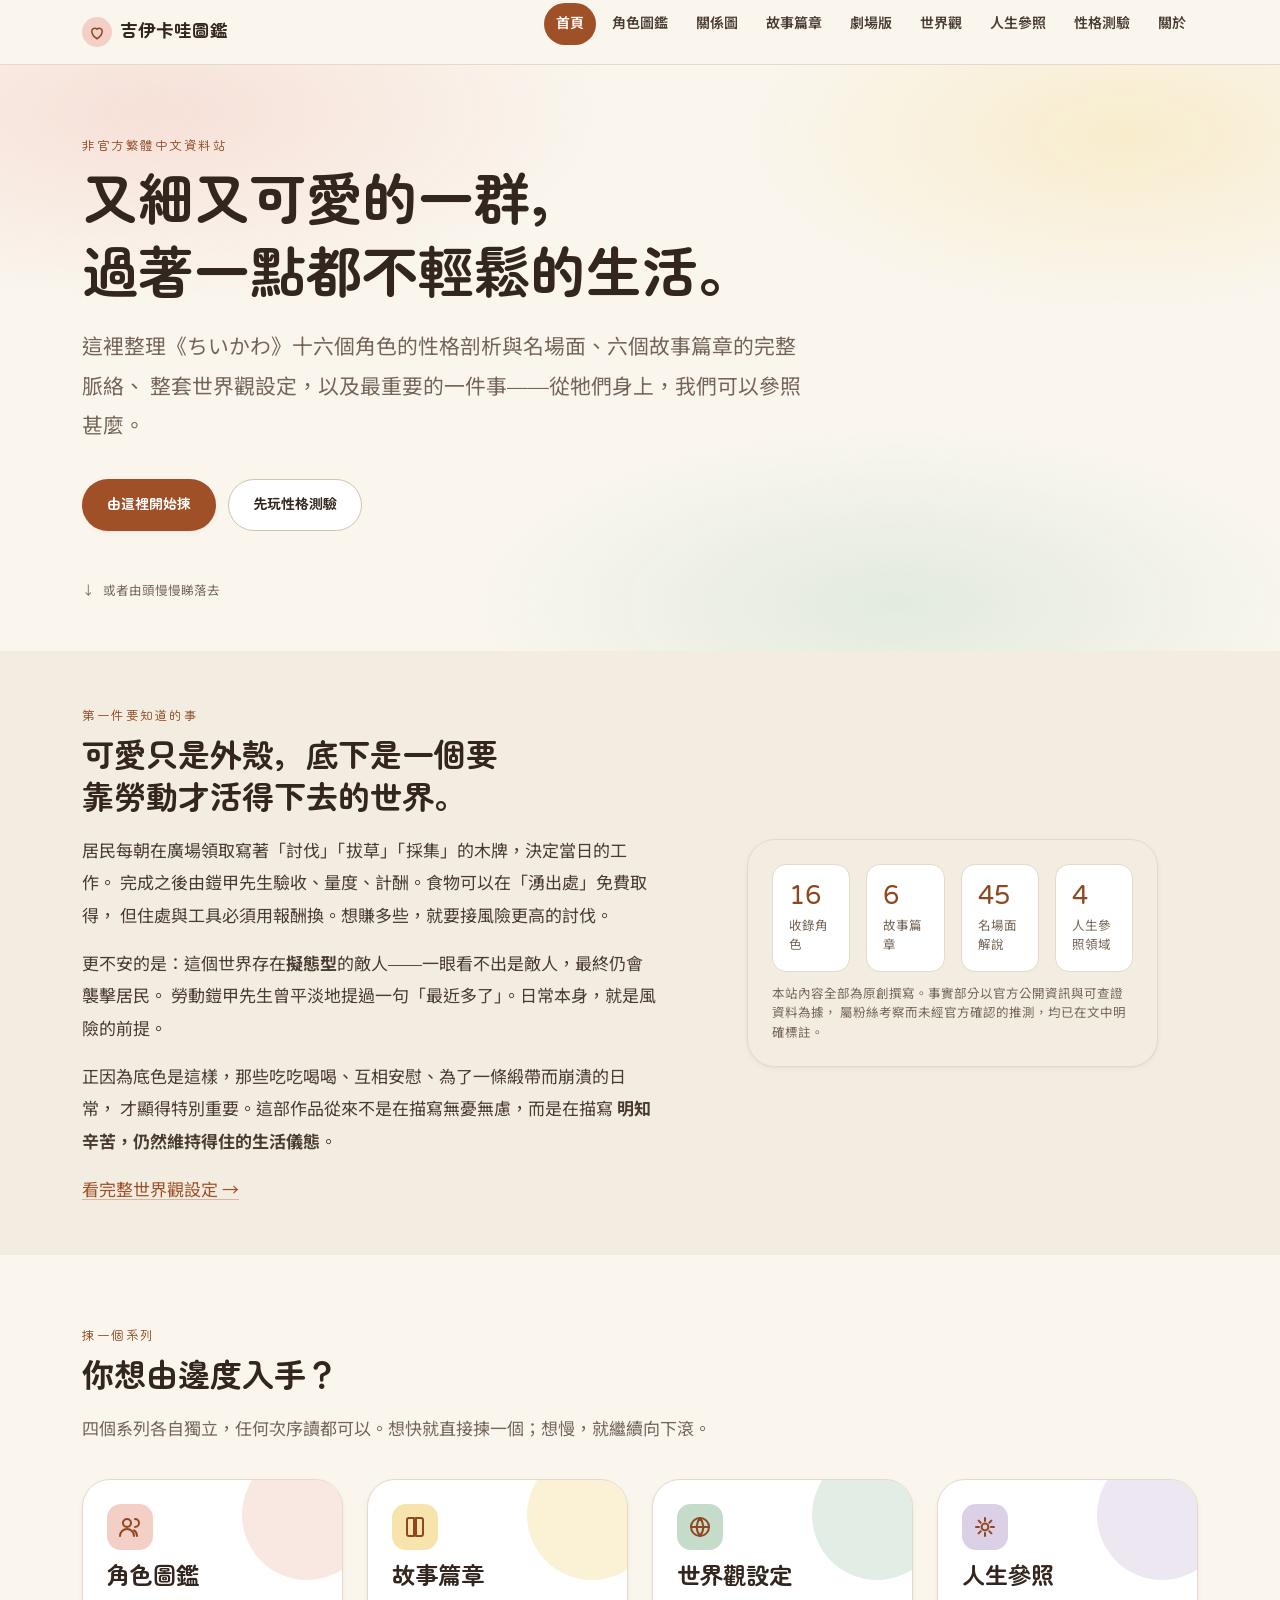
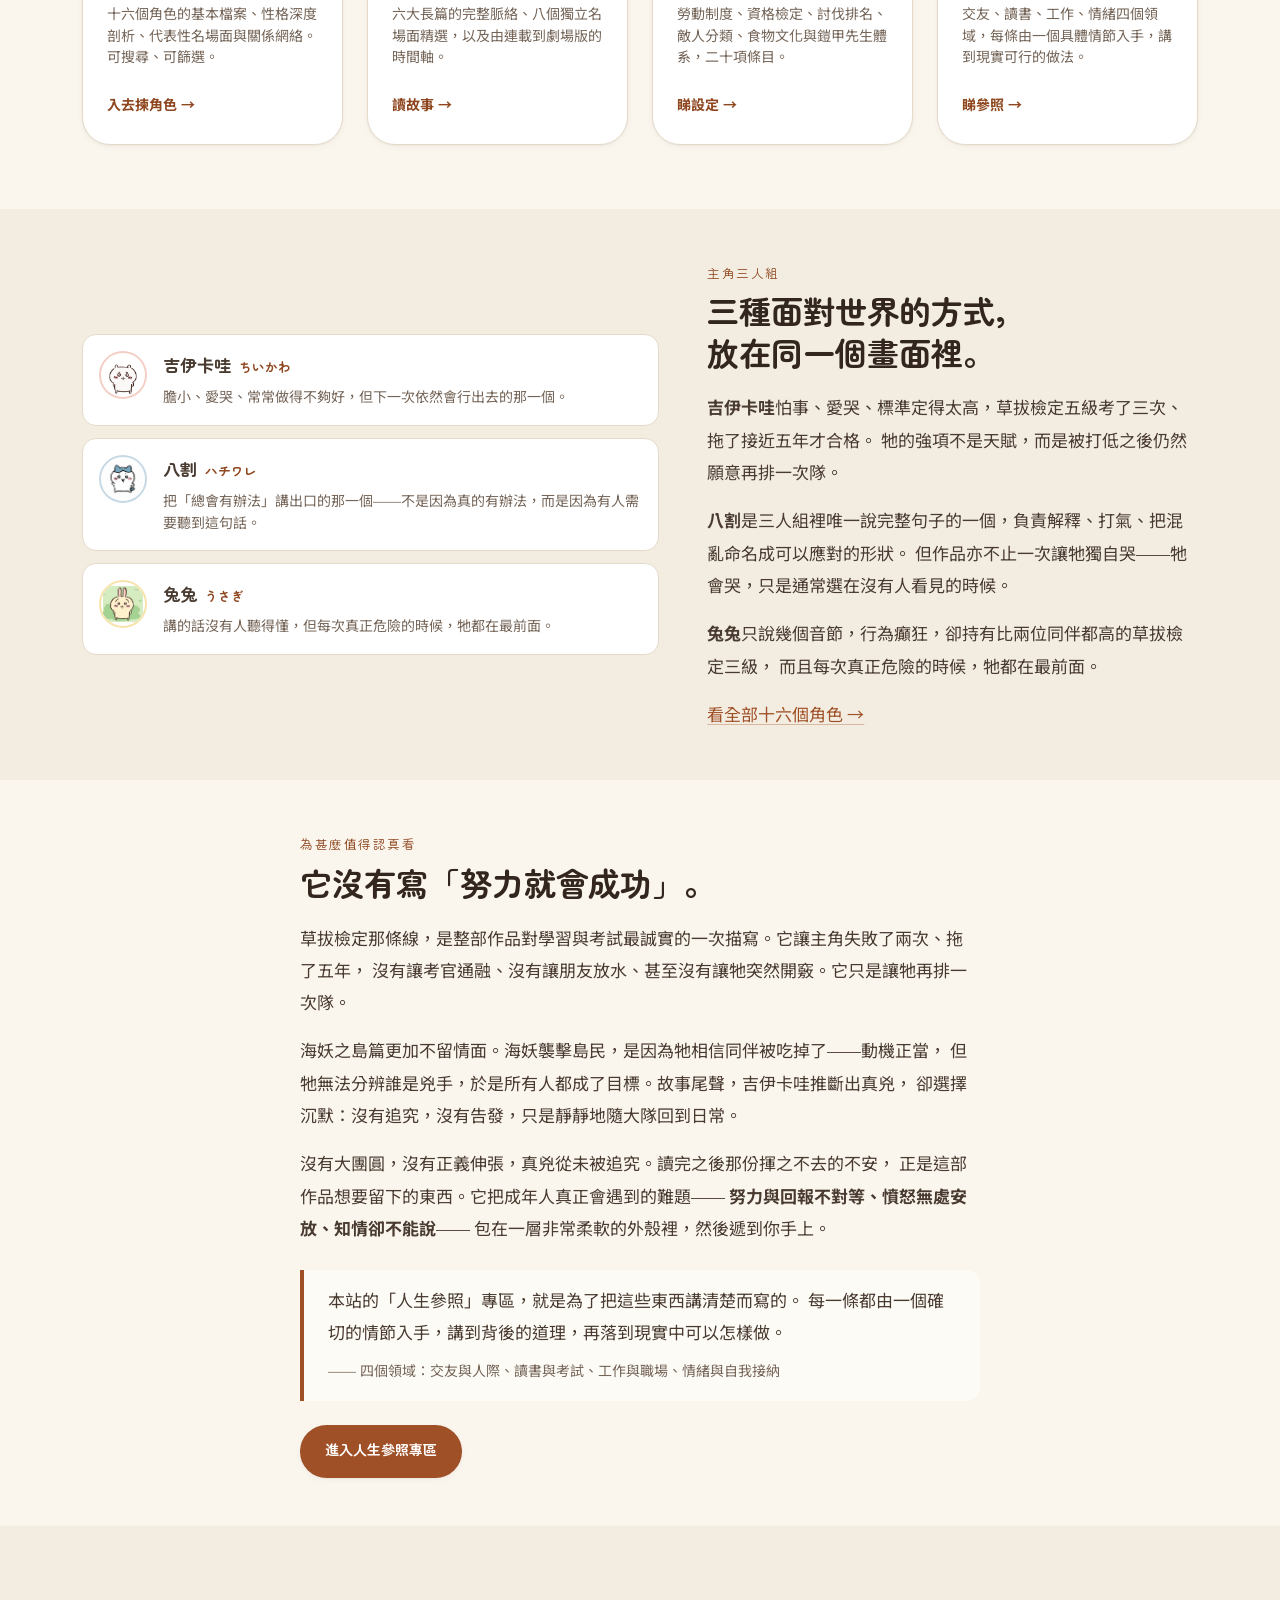
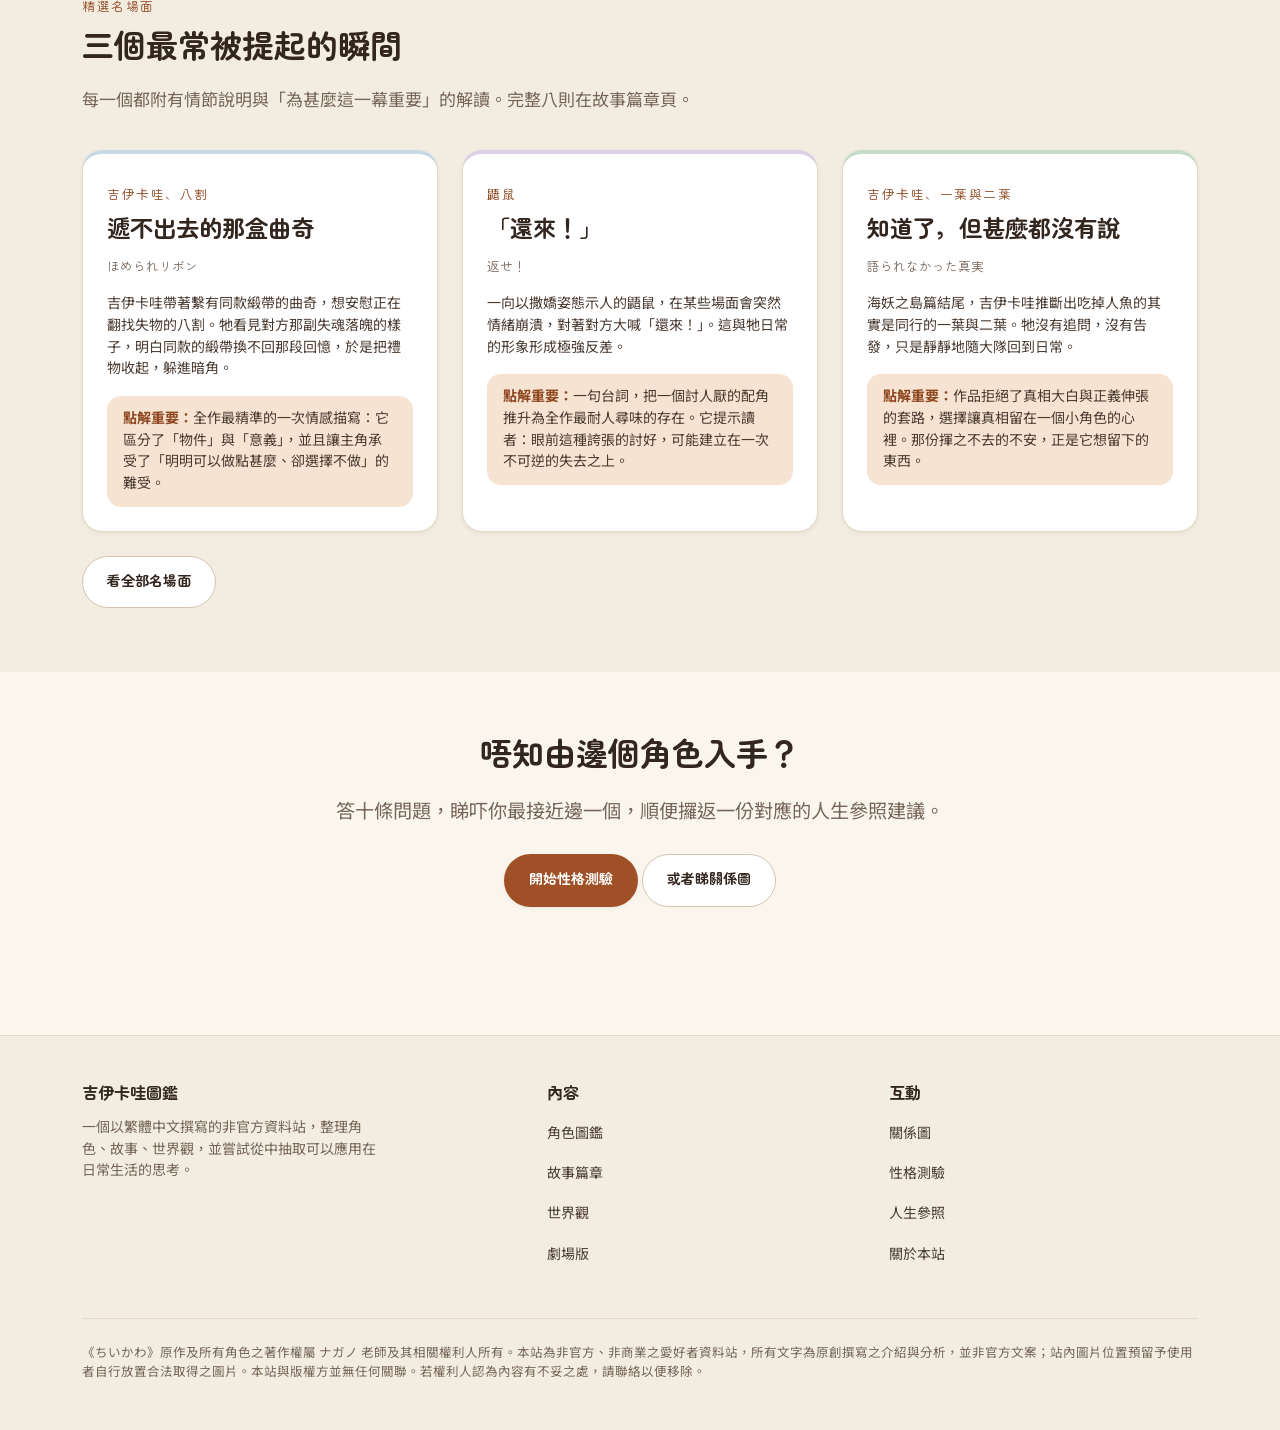
==== commit dff9302d: "修正滾動浮現失效、改善動效、放入餘下角色圖、鎧甲先生改為三位 修正「碌落去咩都冇」（使用者回報） - 根因：app.js 的 initReveal() 只在啟動時掃描一次 .reveal，但 stor" ====
--- a/index.html
+++ b/index.html
@@ -27,7 +27,7 @@
         <span class="eyebrow">非官方繁體中文資料站</span>
         <h1>又細又可愛的一群，<br>過著一點都不輕鬆的生活。</h1>
         <p class="hero__sub">
-          這裡整理《ちいかわ》十七個角色的性格剖析與名場面、六個故事篇章的完整脈絡、
+          這裡整理《ちいかわ》十六個角色的性格剖析與名場面、六個故事篇章的完整脈絡、
           整套世界觀設定，以及最重要的一件事——從牠們身上，我們可以參照甚麼。
         </p>
         <div class="hero__actions">
@@ -64,7 +64,7 @@
         </div>
         <figure class="story-block__figure" style="--figure-tint:#F3EDE1">
           <div class="stat-row" style="margin-top:0">
-            <div class="stat"><div class="stat__num">17</div><div class="stat__label">收錄角色</div></div>
+            <div class="stat"><div class="stat__num">16</div><div class="stat__label">收錄角色</div></div>
             <div class="stat"><div class="stat__num">6</div><div class="stat__label">故事篇章</div></div>
             <div class="stat"><div class="stat__num">45</div><div class="stat__label">名場面解說</div></div>
             <div class="stat"><div class="stat__num">4</div><div class="stat__label">人生參照領域</div></div>
@@ -94,7 +94,7 @@
             <circle cx="9" cy="8" r="4"/><path d="M2 21a7 7 0 0 1 14 0"/><path d="M17 4a4 4 0 0 1 0 8"/><path d="M19 21a7 7 0 0 0-3-5.7"/></svg>
           </span>
           <h3>角色圖鑑</h3>
-          <p>十七個角色的基本檔案、性格深度剖析、代表性名場面與關係網絡。可搜尋、可篩選。</p>
+          <p>十六個角色的基本檔案、性格深度剖析、代表性名場面與關係網絡。可搜尋、可篩選。</p>
           <span class="portal__more">入去揀角色 →</span>
         </a>
 
@@ -153,7 +153,7 @@
             <strong>兔兔</strong>只說幾個音節，行為癲狂，卻持有比兩位同伴都高的草拔檢定三級，
             而且每次真正危險的時候，牠都在最前面。
           </p>
-          <p><a href="characters.html">看全部十七個角色 →</a></p>
+          <p><a href="characters.html">看全部十六個角色 →</a></p>
         </div>
         <div class="grid" style="gap:var(--s-3)" data-home-trio></div>
       </div>
--- a/assets/css/tokens.css
+++ b/assets/css/tokens.css
@@ -84,6 +84,8 @@
 
   /* --- 動效 --- */
   --ease-soft: cubic-bezier(0.22, 0.61, 0.36, 1);
+  /* 浮現專用：起步稍快、尾段拖長，收得住，不會有機械感 */
+  --ease-reveal: cubic-bezier(0.16, 0.84, 0.28, 1);
   --t-fast: 150ms;
   --t-base: 250ms;
 
--- a/assets/css/base.css
+++ b/assets/css/base.css
@@ -193,13 +193,34 @@
   font-feature-settings: "palt" 1;
 }
 
-/* ---------- 動效：滾動淡入 ---------- */
-.reveal {
+/* ---------- 動效：滾動浮現 ----------
+   隱藏樣式一律限定在 .js-anim 之下。該 class 由 app.js 在確認可以做動畫
+   之後才加到 <html>，所以 JS 失效、或使用者要求減少動態效果時，內容一定
+   看得見，不會出現「有內容但全透明」的情況。 */
+
+.js-anim .reveal {
   opacity: 0;
-  transform: translateY(18px);
-  transition: opacity 500ms var(--ease-soft), transform 500ms var(--ease-soft);
-}
-.reveal.is-in { opacity: 1; transform: none; }
+  transform: translateY(22px) scale(0.985);
+  transition: opacity 620ms var(--ease-reveal),
+              transform 720ms var(--ease-reveal);
+  will-change: opacity, transform;
+}
+.js-anim .reveal.is-in {
+  opacity: 1;
+  transform: none;
+  will-change: auto;
+}
+
+/* 網格：容器本身不動，改為子項逐個交錯浮現，視覺上柔和得多 */
+.js-anim .reveal--group { opacity: 1; transform: none; }
+.js-anim .reveal--group > * {
+  opacity: 0;
+  transform: translateY(22px) scale(0.985);
+  transition: opacity 620ms var(--ease-reveal),
+              transform 720ms var(--ease-reveal);
+  transition-delay: calc(var(--reveal-i, 0) * 80ms);
+}
+.js-anim .reveal--group.is-in > * { opacity: 1; transform: none; }
 
 @media (prefers-reduced-motion: reduce) {
   html { scroll-behavior: auto; }
@@ -207,6 +228,8 @@
     animation-duration: 0.001ms !important;
     animation-iteration-count: 1 !important;
     transition-duration: 0.001ms !important;
+    transition-delay: 0ms !important;
   }
-  .reveal { opacity: 1 !important; transform: none !important; }
-}
+  .reveal,
+  .reveal--group > * { opacity: 1 !important; transform: none !important; }
+}
--- a/assets/css/components.css
+++ b/assets/css/components.css
@@ -134,12 +134,15 @@
               box-shadow var(--t-base) var(--ease-soft);
 }
 .char-card:hover { transform: translateY(-4px); box-shadow: var(--sh-lg); color: inherit; }
+/* 主題色移到頂邊：角色圖多為白底，圖片區若用主題色會變成「彩色框內一個白方塊」 */
+.char-card { border-top: 4px solid var(--char-tint, var(--c-border-strong)); }
 .char-card__media {
   aspect-ratio: 4 / 3;
-  background: var(--char-tint, var(--c-bg-alt));
+  background: var(--c-surface);       /* 統一白底，令白底角色圖無縫融合 */
   display: grid; place-items: center; overflow: hidden;
 }
-.char-card__media img { width: 100%; height: 100%; object-fit: cover; }
+/* 用 contain 保全整個角色，不會切走耳朵同腳 */
+.char-card__media img { width: 100%; height: 100%; object-fit: contain; padding: 8px; }
 .char-card__body { padding: var(--s-4); display: flex; flex-direction: column; gap: var(--s-2); flex: 1; }
 .char-card__name { font-family: var(--f-heading); font-weight: 700; font-size: 1.1rem; color: var(--c-ink-strong); }
 .char-card__ja { font-size: var(--t-tiny); color: var(--c-ink-soft); }
--- a/assets/css/pages.css
+++ b/assets/css/pages.css
@@ -69,7 +69,7 @@
   background: var(--c-surface); border: 1px solid var(--c-border);
   box-shadow: var(--sh-md); aspect-ratio: 1; max-width: 300px;
 }
-.char-hero__portrait img { width: 100%; height: 100%; object-fit: cover; }
+.char-hero__portrait img { width: 100%; height: 100%; object-fit: contain; padding: 12px; }
 .char-hero h1 { margin-bottom: var(--s-1); }
 .char-hero__ja { font-size: 1.05rem; color: var(--c-ink-soft); margin-bottom: var(--s-4); }
 .char-hero__tagline {
@@ -122,9 +122,11 @@
 .rel-item:hover { border-color: var(--c-accent-ring); transform: translateX(3px); color: inherit; }
 .rel-item__avatar {
   width: 48px; height: 48px; border-radius: var(--r-full);
-  background: var(--rel-tint, var(--c-bg-alt)); overflow: hidden; flex-shrink: 0;
-}
-.rel-item__avatar img { width: 100%; height: 100%; object-fit: cover; }
+  background: var(--c-surface);                            /* 白底，配合白底角色圖 */
+  border: 2px solid var(--rel-tint, var(--c-border));      /* 主題色改以圓環呈現 */
+  overflow: hidden; flex-shrink: 0;
+}
+.rel-item__avatar img { width: 100%; height: 100%; object-fit: contain; padding: 2px; }
 .rel-item__name { font-family: var(--f-heading); font-weight: 700; display: flex; flex-wrap: wrap; gap: var(--s-2); align-items: baseline; }
 .rel-item__type { font-size: var(--t-tiny); color: var(--c-accent-deep); font-weight: 700; }
 .rel-item p { font-size: var(--t-small); color: var(--c-ink-soft); line-height: var(--lh-normal); margin: var(--s-1) 0 0; }
@@ -201,9 +203,9 @@
 .quiz-result__avatar {
   width: 140px; height: 140px; margin: 0 auto var(--s-4);
   border-radius: var(--r-full); overflow: hidden;
-  background: var(--c-bg-alt); border: 3px solid var(--c-surface); box-shadow: var(--sh-md);
-}
-.quiz-result__avatar img { width: 100%; height: 100%; object-fit: cover; }
+  background: var(--c-surface); border: 3px solid var(--c-border); box-shadow: var(--sh-md);
+}
+.quiz-result__avatar img { width: 100%; height: 100%; object-fit: contain; padding: 10px; }
 
 /* ================= 人生參照 ================= */
 .ref-domain { padding-block: var(--s-7); border-bottom: 1px solid var(--c-border); }
@@ -223,8 +225,11 @@
 .ref-lesson p, .ref-lesson li { max-width: 64ch; }
 .ref-lesson:last-child { margin-bottom: 0; }
 .ref-lesson__who { display: flex; align-items: center; gap: var(--s-3); margin-bottom: var(--s-4); flex-wrap: wrap; }
-.ref-lesson__avatar { width: 40px; height: 40px; border-radius: var(--r-full); overflow: hidden; background: var(--c-bg-alt); flex-shrink: 0; }
-.ref-lesson__avatar img { width: 100%; height: 100%; object-fit: cover; }
+.ref-lesson__avatar {
+  width: 40px; height: 40px; border-radius: var(--r-full); overflow: hidden;
+  background: var(--c-surface); border: 2px solid var(--c-border); flex-shrink: 0;
+}
+.ref-lesson__avatar img { width: 100%; height: 100%; object-fit: contain; padding: 2px; }
 .ref-step { margin-bottom: var(--s-4); }
 .ref-step:last-child { margin-bottom: 0; }
 .ref-step__label {
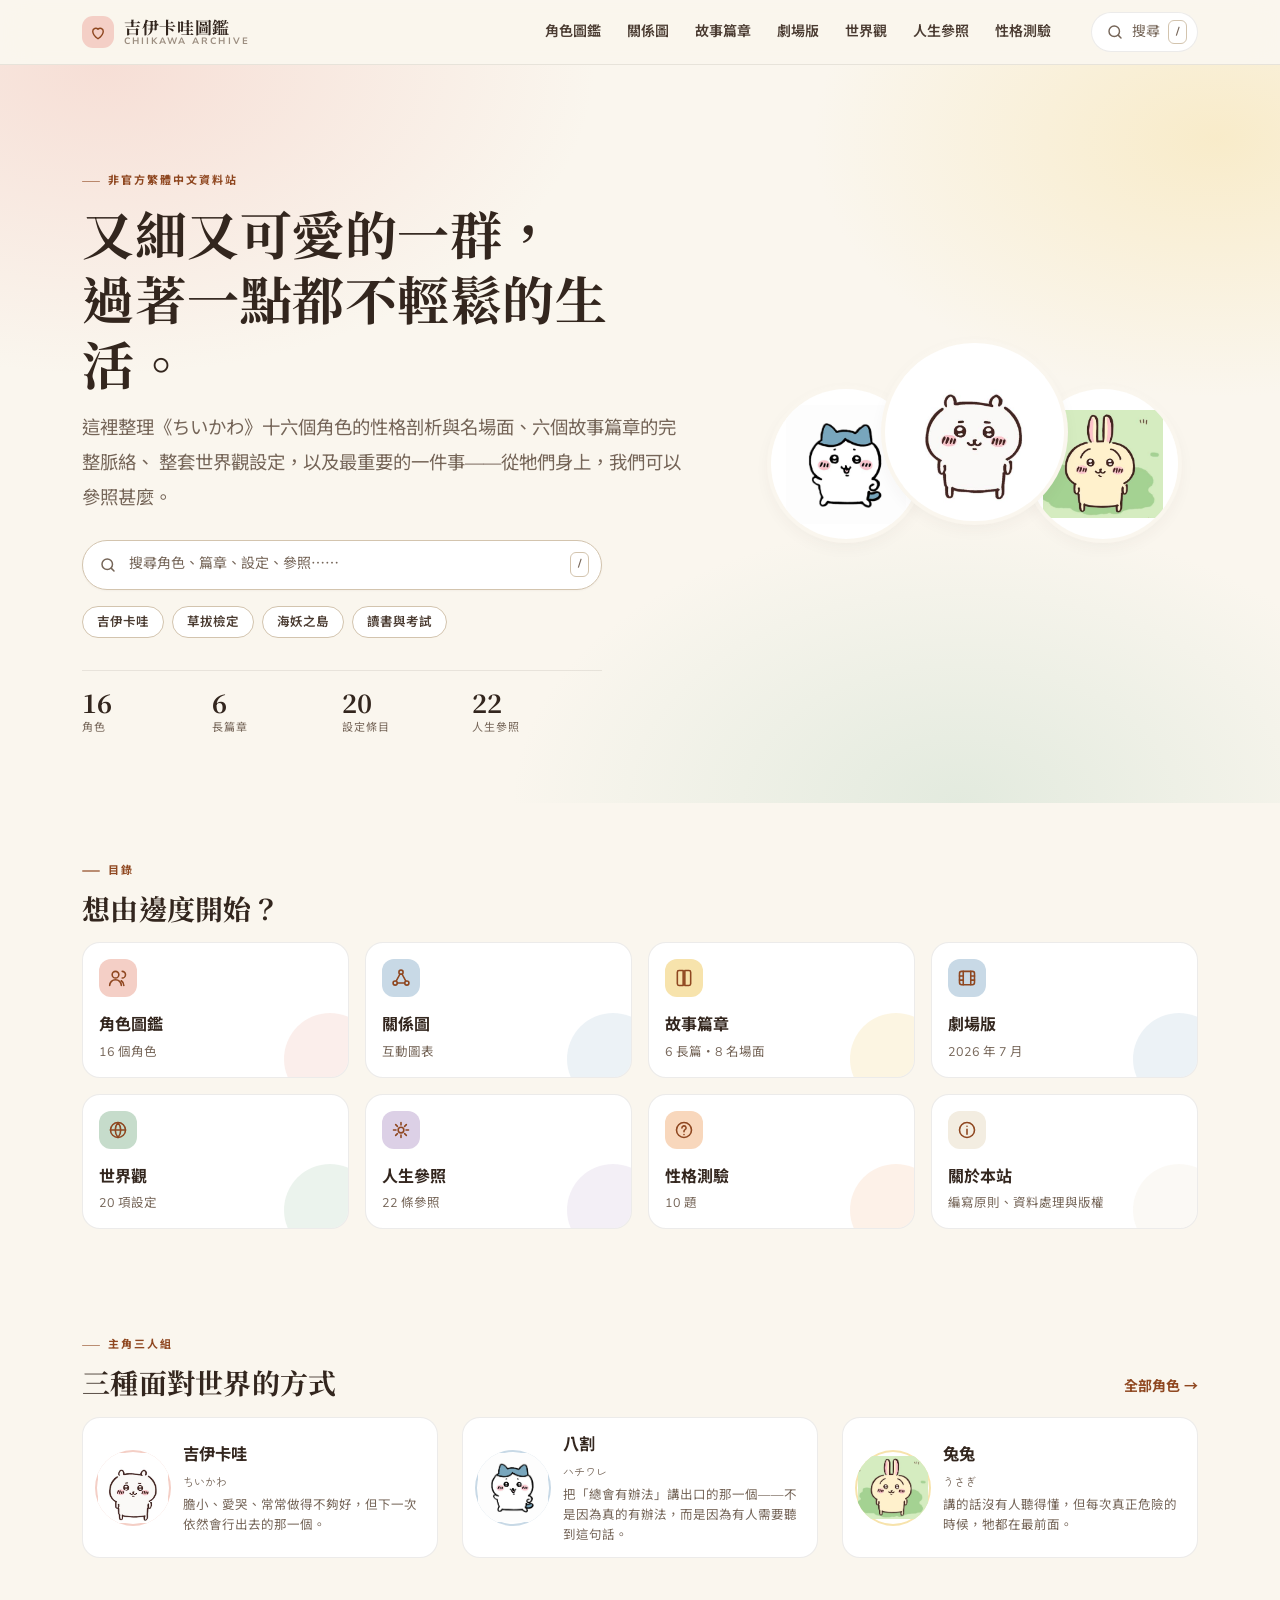
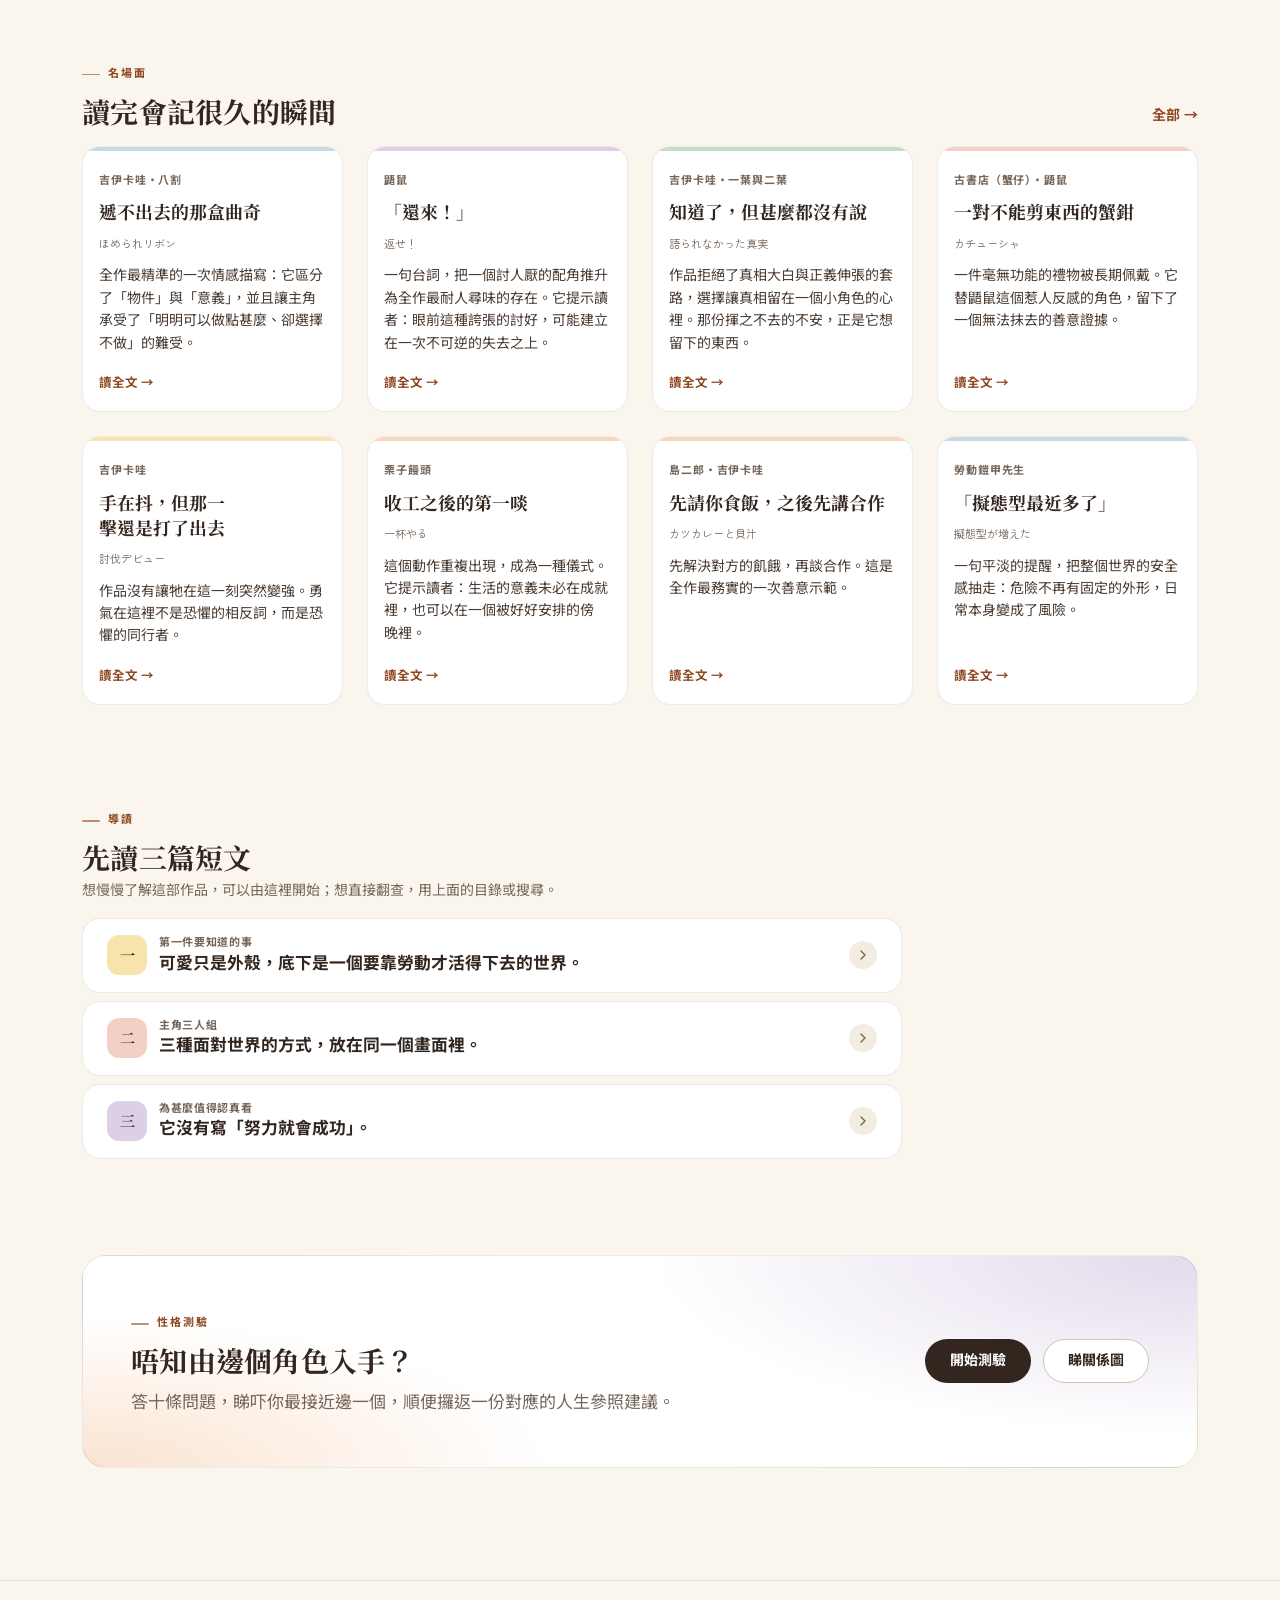
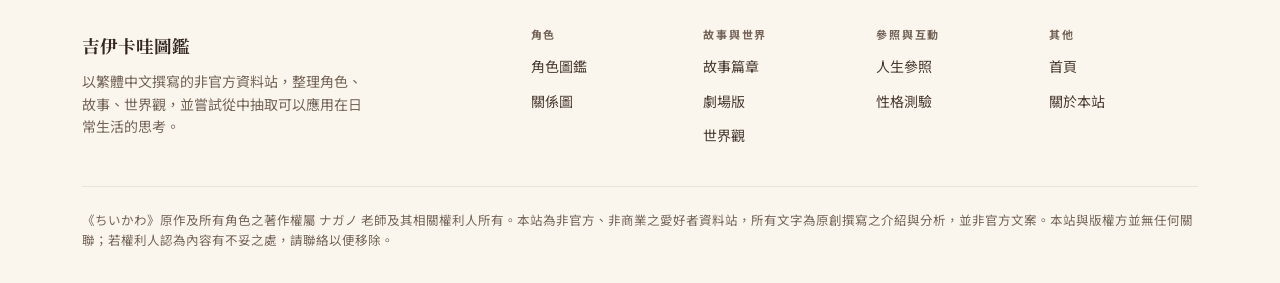
==== commit b09ceada: "重組網站結構並翻新介面設計 - 手機加入底部分頁列，任何位置一按轉頁；桌面頂欄改為釘頂 - 新增全站目錄與搜尋面板（底部「目錄」、放大鏡或「/」開啟），結果直達條目 - 角色詳情、故事篇章、世界觀、人" ====
--- a/index.html
+++ b/index.html
@@ -2,13 +2,14 @@
 <html lang="zh-Hant-HK">
 <head>
 <meta charset="utf-8">
-<meta name="viewport" content="width=device-width, initial-scale=1">
+<meta name="viewport" content="width=device-width, initial-scale=1, viewport-fit=cover">
+<meta name="theme-color" content="#FAF6EE">
 <title>吉伊卡哇圖鑑 — 角色、故事與人生參照</title>
 <meta name="description" content="以繁體中文整理《ちいかわ》的角色深度剖析、故事篇章、世界觀設定，並從中抽取可應用於交友、讀書、工作與情緒的具體參照。">
 <link rel="icon" href="data:image/svg+xml,%3Csvg xmlns='http://www.w3.org/2000/svg' viewBox='0 0 32 32'%3E%3Ccircle cx='16' cy='16' r='15' fill='%23F4CFC6'/%3E%3Cpath d='M16 25s-8-5.2-8-11.4A4.6 4.6 0 0 1 16 10a4.6 4.6 0 0 1 8 3.6C24 19.8 16 25 16 25z' fill='%23B45E2E'/%3E%3C/svg%3E">
 <link rel="preconnect" href="https://fonts.googleapis.com">
 <link rel="preconnect" href="https://fonts.gstatic.com" crossorigin>
-<link href="https://fonts.googleapis.com/css2?family=Varela+Round&family=Nunito+Sans:wght@300;400;600;700&family=Noto+Sans+TC:wght@400;500;700&family=Zen+Maru+Gothic:wght@400;500;700&display=swap" rel="stylesheet">
+<link href="https://fonts.googleapis.com/css2?family=Noto+Serif+TC:wght@600;700&family=Noto+Sans+TC:wght@400;500;700&family=Nunito+Sans:wght@400;600;700;800&family=Zen+Maru+Gothic:wght@500;700&display=swap" rel="stylesheet">
 <link rel="stylesheet" href="assets/css/tokens.css">
 <link rel="stylesheet" href="assets/css/base.css">
 <link rel="stylesheet" href="assets/css/components.css">
@@ -20,197 +21,186 @@
 
 <main id="main">
 
-  <!-- ============ Hero ============ -->
-  <section class="hero">
-    <div class="wrap">
-      <div class="hero__inner">
-        <span class="eyebrow">非官方繁體中文資料站</span>
-        <h1>又細又可愛的一群，<br>過著一點都不輕鬆的生活。</h1>
-        <p class="hero__sub">
-          這裡整理《ちいかわ》十六個角色的性格剖析與名場面、六個故事篇章的完整脈絡、
-          整套世界觀設定，以及最重要的一件事——從牠們身上，我們可以參照甚麼。
-        </p>
-        <div class="hero__actions">
-          <a class="btn btn--primary" href="#portals">由這裡開始揀</a>
-          <a class="btn btn--ghost" href="quiz.html">先玩性格測驗</a>
-        </div>
-        <p class="hero__scroll"><span aria-hidden="true">↓</span> 或者由頭慢慢睇落去</p>
-      </div>
-    </div>
-  </section>
-
-  <!-- ============ 敘事一：這是個怎樣的世界 ============ -->
-  <section class="story-block section--alt">
-    <div class="wrap">
-      <div class="story-block__inner reveal">
-        <div class="story-block__text">
-          <span class="eyebrow">第一件要知道的事</span>
-          <h2>可愛只是外殼，底下是一個要靠勞動才活得下去的世界。</h2>
-          <p>
-            居民每朝在廣場領取寫著「討伐」「拔草」「採集」的木牌，決定當日的工作。
-            完成之後由鎧甲先生驗收、量度、計酬。食物可以在「湧出處」免費取得，
-            但住處與工具必須用報酬換。想賺多些，就要接風險更高的討伐。
+  <!-- ============ Hero：一句定調 + 搜尋 ============ -->
+  <section class="home-hero">
+    <div class="wrap">
+      <div class="home-hero__grid">
+        <div>
+          <span class="eyebrow">非官方繁體中文資料站</span>
+          <h1>又細又可愛的一群，<br>過著一點都不輕鬆的生活。</h1>
+          <p class="home-hero__sub">
+            這裡整理《ちいかわ》十六個角色的性格剖析與名場面、六個故事篇章的完整脈絡、
+            整套世界觀設定，以及最重要的一件事——從牠們身上，我們可以參照甚麼。
           </p>
-          <p>
-            更不安的是：這個世界存在<strong>擬態型</strong>的敵人——一眼看不出是敵人，最終仍會襲擊居民。
-            勞動鎧甲先生曾平淡地提過一句「最近多了」。日常本身，就是風險的前提。
-          </p>
-          <p>
-            正因為底色是這樣，那些吃吃喝喝、互相安慰、為了一條緞帶而崩潰的日常，
-            才顯得特別重要。這部作品從來不是在描寫無憂無慮，而是在描寫
-            <strong>明知辛苦，仍然維持得住的生活儀態</strong>。
-          </p>
-          <p><a href="world.html">看完整世界觀設定 →</a></p>
-        </div>
-        <figure class="story-block__figure" style="--figure-tint:#F3EDE1">
-          <div class="stat-row" style="margin-top:0">
-            <div class="stat"><div class="stat__num">16</div><div class="stat__label">收錄角色</div></div>
-            <div class="stat"><div class="stat__num">6</div><div class="stat__label">故事篇章</div></div>
-            <div class="stat"><div class="stat__num">45</div><div class="stat__label">名場面解說</div></div>
-            <div class="stat"><div class="stat__num">4</div><div class="stat__label">人生參照領域</div></div>
-          </div>
-          <figcaption>
-            本站內容全部為原創撰寫。事實部分以官方公開資訊與可查證資料為據，
-            屬粉絲考察而未經官方確認的推測，均已在文中明確標註。
-          </figcaption>
-        </figure>
-      </div>
-    </div>
-  </section>
-
-  <!-- ============ 系列入口 ============ -->
-  <section class="section" id="portals">
-    <div class="wrap">
-      <div class="section-head reveal">
-        <span class="eyebrow">揀一個系列</span>
-        <h2>你想由邊度入手？</h2>
-        <p>四個系列各自獨立，任何次序讀都可以。想快就直接揀一個；想慢，就繼續向下滾。</p>
-      </div>
-      <div class="grid grid--4 reveal">
-        <a class="portal" href="characters.html" style="--portal-tint:#F4CFC6">
-          <span class="portal__blob" aria-hidden="true"></span>
-          <span class="portal__icon" aria-hidden="true">
-            <svg width="24" height="24" viewBox="0 0 24 24" fill="none" stroke="#8F4720" stroke-width="2" stroke-linecap="round" stroke-linejoin="round">
-            <circle cx="9" cy="8" r="4"/><path d="M2 21a7 7 0 0 1 14 0"/><path d="M17 4a4 4 0 0 1 0 8"/><path d="M19 21a7 7 0 0 0-3-5.7"/></svg>
-          </span>
-          <h3>角色圖鑑</h3>
-          <p>十六個角色的基本檔案、性格深度剖析、代表性名場面與關係網絡。可搜尋、可篩選。</p>
-          <span class="portal__more">入去揀角色 →</span>
-        </a>
-
-        <a class="portal" href="stories.html" style="--portal-tint:#F7E3AC">
-          <span class="portal__blob" aria-hidden="true"></span>
-          <span class="portal__icon" aria-hidden="true">
-            <svg width="24" height="24" viewBox="0 0 24 24" fill="none" stroke="#8F4720" stroke-width="2" stroke-linecap="round" stroke-linejoin="round">
-            <path d="M4 5a2 2 0 0 1 2-2h5v18H6a2 2 0 0 1-2-2z"/><path d="M20 5a2 2 0 0 0-2-2h-5v18h5a2 2 0 0 0 2-2z"/></svg>
-          </span>
-          <h3>故事篇章</h3>
-          <p>六大長篇的完整脈絡、八個獨立名場面精選，以及由連載到劇場版的時間軸。</p>
-          <span class="portal__more">讀故事 →</span>
-        </a>
-
-        <a class="portal" href="world.html" style="--portal-tint:#C6DCCB">
-          <span class="portal__blob" aria-hidden="true"></span>
-          <span class="portal__icon" aria-hidden="true">
-            <svg width="24" height="24" viewBox="0 0 24 24" fill="none" stroke="#8F4720" stroke-width="2" stroke-linecap="round" stroke-linejoin="round">
-            <circle cx="12" cy="12" r="9"/><path d="M3 12h18M12 3a14 14 0 0 1 0 18a14 14 0 0 1 0-18z"/></svg>
-          </span>
-          <h3>世界觀設定</h3>
-          <p>勞動制度、資格檢定、討伐排名、敵人分類、食物文化與鎧甲先生體系，二十項條目。</p>
-          <span class="portal__more">睇設定 →</span>
-        </a>
-
-        <a class="portal" href="reference.html" style="--portal-tint:#DCD0E6">
-          <span class="portal__blob" aria-hidden="true"></span>
-          <span class="portal__icon" aria-hidden="true">
-            <svg width="24" height="24" viewBox="0 0 24 24" fill="none" stroke="#8F4720" stroke-width="2" stroke-linecap="round" stroke-linejoin="round">
-            <path d="M12 3v3M12 18v3M3 12h3M18 12h3M5.6 5.6l2.1 2.1M16.3 16.3l2.1 2.1M18.4 5.6l-2.1 2.1M7.7 16.3l-2.1 2.1"/><circle cx="12" cy="12" r="3.4"/></svg>
-          </span>
-          <h3>人生參照</h3>
-          <p>交友、讀書、工作、情緒四個領域，每條由一個具體情節入手，講到現實可行的做法。</p>
-          <span class="portal__more">睇參照 →</span>
-        </a>
-      </div>
-    </div>
-  </section>
-
-  <!-- ============ 敘事二：三個主角 ============ -->
-  <section class="story-block section--alt">
-    <div class="wrap">
-      <div class="story-block__inner story-block--flip reveal">
-        <div class="story-block__text">
-          <span class="eyebrow">主角三人組</span>
-          <h2>三種面對世界的方式，放在同一個畫面裡。</h2>
-          <p>
-            <strong>吉伊卡哇</strong>怕事、愛哭、標準定得太高，草拔檢定五級考了三次、拖了接近五年才合格。
-            牠的強項不是天賦，而是被打低之後仍然願意再排一次隊。
-          </p>
-          <p>
-            <strong>八割</strong>是三人組裡唯一說完整句子的一個，負責解釋、打氣、把混亂命名成可以應對的形狀。
-            但作品亦不止一次讓牠獨自哭——牠會哭，只是通常選在沒有人看見的時候。
-          </p>
-          <p>
-            <strong>兔兔</strong>只說幾個音節，行為癲狂，卻持有比兩位同伴都高的草拔檢定三級，
-            而且每次真正危險的時候，牠都在最前面。
-          </p>
-          <p><a href="characters.html">看全部十六個角色 →</a></p>
-        </div>
-        <div class="grid" style="gap:var(--s-3)" data-home-trio></div>
-      </div>
-    </div>
-  </section>
-
-  <!-- ============ 敘事三：為何值得認真看 ============ -->
-  <section class="story-block">
-    <div class="wrap wrap--text reveal">
-      <span class="eyebrow">為甚麼值得認真看</span>
-      <h2>它沒有寫「努力就會成功」。</h2>
-      <p>
-        草拔檢定那條線，是整部作品對學習與考試最誠實的一次描寫。它讓主角失敗了兩次、拖了五年，
-        沒有讓考官通融、沒有讓朋友放水、甚至沒有讓牠突然開竅。它只是讓牠再排一次隊。
-      </p>
-      <p>
-        海妖之島篇更加不留情面。海妖襲擊島民，是因為牠相信同伴被吃掉了——動機正當，
-        但牠無法分辨誰是兇手，於是所有人都成了目標。故事尾聲，吉伊卡哇推斷出真兇，
-        卻選擇沉默：沒有追究，沒有告發，只是靜靜地隨大隊回到日常。
-      </p>
-      <p>
-        沒有大團圓，沒有正義伸張，真兇從未被追究。讀完之後那份揮之不去的不安，
-        正是這部作品想要留下的東西。它把成年人真正會遇到的難題——
-        <strong>努力與回報不對等、憤怒無處安放、知情卻不能說</strong>——
-        包在一層非常柔軟的外殼裡，然後遞到你手上。
-      </p>
-      <div class="quote">
-        本站的「人生參照」專區，就是為了把這些東西講清楚而寫的。
-        每一條都由一個確切的情節入手，講到背後的道理，再落到現實中可以怎樣做。
-        <cite>—— 四個領域：交友與人際、讀書與考試、工作與職場、情緒與自我接納</cite>
-      </div>
-      <p><a class="btn btn--primary" href="reference.html">進入人生參照專區</a></p>
-    </div>
-  </section>
-
-  <!-- ============ 精選名場面 ============ -->
-  <section class="section section--alt">
-    <div class="wrap">
-      <div class="section-head reveal">
-        <span class="eyebrow">精選名場面</span>
-        <h2>三個最常被提起的瞬間</h2>
-        <p>每一個都附有情節說明與「為甚麼這一幕重要」的解讀。完整八則在故事篇章頁。</p>
-      </div>
-      <div class="grid grid--3 reveal" data-home-moments></div>
-      <p style="margin-top:var(--s-5)"><a class="btn btn--ghost" href="stories.html#moments">看全部名場面</a></p>
+          <button class="searchbar" type="button" data-open-search>
+            <svg width="18" height="18" viewBox="0 0 24 24" fill="none" stroke="currentColor" stroke-width="2" stroke-linecap="round" aria-hidden="true"><circle cx="11" cy="11" r="7"/><path d="m20 20-3.5-3.5"/></svg>
+            <span>搜尋角色、篇章、設定、參照⋯⋯</span><kbd>/</kbd>
+          </button>
+          <div class="quick" aria-label="熱門搜尋">
+            <a class="chip" href="character.html?id=chiikawa">吉伊卡哇</a>
+            <a class="chip" href="stories.html#arc-kentei">草拔檢定</a>
+            <a class="chip" href="stories.html#arc-seiren">海妖之島</a>
+            <a class="chip" href="reference.html#study">讀書與考試</a>
+          </div>
+          <ul class="stat-strip">
+            <li><b>16</b>角色</li>
+            <li><b>6</b>長篇章</li>
+            <li><b>20</b>設定條目</li>
+            <li><b>22</b>人生參照</li>
+          </ul>
+        </div>
+        <div class="hero-trio" data-home-hero-trio aria-label="主角三人"></div>
+      </div>
+    </div>
+  </section>
+
+  <!-- ============ 目錄：所有部分一眼看完 ============ -->
+  <section class="section--tight">
+    <div class="wrap">
+      <div class="head-row">
+        <div><span class="eyebrow">目錄</span><h2>想由邊度開始？</h2></div>
+      </div>
+      <nav class="tiles reveal" data-home-tiles aria-label="網站目錄"></nav>
+    </div>
+  </section>
+
+  <!-- ============ 主角三人組 ============ -->
+  <section class="section--tight">
+    <div class="wrap">
+      <div class="head-row">
+        <div><span class="eyebrow">主角三人組</span><h2>三種面對世界的方式</h2></div>
+        <a class="more" href="characters.html">全部角色 →</a>
+      </div>
+      <div class="rail reveal" data-home-trio></div>
+    </div>
+  </section>
+
+  <!-- ============ 名場面 ============ -->
+  <section class="section--tight">
+    <div class="wrap">
+      <div class="head-row">
+        <div><span class="eyebrow">名場面</span><h2>讀完會記很久的瞬間</h2></div>
+        <a class="more" href="stories.html#moments">全部 →</a>
+      </div>
+      <div class="rail" data-home-moments style="--rail-cols:4"></div>
+    </div>
+  </section>
+
+  <!-- ============ 導讀：原本的長篇敘事，收進三篇可展開的短文 ============ -->
+  <section class="section--tight">
+    <div class="wrap">
+      <div class="head-row">
+        <div>
+          <span class="eyebrow">導讀</span><h2>先讀三篇短文</h2>
+          <p>想慢慢了解這部作品，可以由這裡開始；想直接翻查，用上面的目錄或搜尋。</p>
+        </div>
+      </div>
+      <div class="acc-list essay" style="max-width:820px">
+
+        <details class="acc" id="essay-world">
+          <summary>
+            <span class="acc__lead" style="--acc-tint:var(--c-butter)">一</span>
+            <span><span class="acc__kicker">第一件要知道的事</span>
+              <span class="acc__title">可愛只是外殼，底下是一個要靠勞動才活得下去的世界。</span></span>
+            <span class="acc__chev"><svg width="16" height="16" viewBox="0 0 24 24" fill="none" stroke="currentColor" stroke-width="2" stroke-linecap="round" stroke-linejoin="round" aria-hidden="true"><path d="m9 6 6 6-6 6"/></svg></span>
+          </summary>
+          <div class="acc__body">
+            <p>
+              居民每朝在廣場領取寫著「討伐」「拔草」「採集」的木牌，決定當日的工作。
+              完成之後由鎧甲先生驗收、量度、計酬。食物可以在「湧出處」免費取得，
+              但住處與工具必須用報酬換。想賺多些，就要接風險更高的討伐。
+            </p>
+            <p>
+              更不安的是：這個世界存在<strong>擬態型</strong>的敵人——一眼看不出是敵人，最終仍會襲擊居民。
+              勞動鎧甲先生曾平淡地提過一句「最近多了」。日常本身，就是風險的前提。
+            </p>
+            <p>
+              正因為底色是這樣，那些吃吃喝喝、互相安慰、為了一條緞帶而崩潰的日常，
+              才顯得特別重要。這部作品從來不是在描寫無憂無慮，而是在描寫
+              <strong>明知辛苦，仍然維持得住的生活儀態</strong>。
+            </p>
+            <p class="note">
+              本站內容全部為原創撰寫。事實部分以官方公開資訊與可查證資料為據，
+              屬粉絲考察而未經官方確認的推測，均已在文中明確標註。
+            </p>
+            <p style="margin-top:var(--s-4)"><a class="more" href="world.html">看完整世界觀設定 →</a></p>
+          </div>
+        </details>
+
+        <details class="acc" id="essay-trio">
+          <summary>
+            <span class="acc__lead" style="--acc-tint:var(--c-blush)">二</span>
+            <span><span class="acc__kicker">主角三人組</span>
+              <span class="acc__title">三種面對世界的方式，放在同一個畫面裡。</span></span>
+            <span class="acc__chev"><svg width="16" height="16" viewBox="0 0 24 24" fill="none" stroke="currentColor" stroke-width="2" stroke-linecap="round" stroke-linejoin="round" aria-hidden="true"><path d="m9 6 6 6-6 6"/></svg></span>
+          </summary>
+          <div class="acc__body">
+            <p>
+              <strong>吉伊卡哇</strong>怕事、愛哭、標準定得太高，草拔檢定五級考了三次、拖了接近五年才合格。
+              牠的強項不是天賦，而是被打低之後仍然願意再排一次隊。
+            </p>
+            <p>
+              <strong>八割</strong>是三人組裡唯一說完整句子的一個，負責解釋、打氣、把混亂命名成可以應對的形狀。
+              但作品亦不止一次讓牠獨自哭——牠會哭，只是通常選在沒有人看見的時候。
+            </p>
+            <p>
+              <strong>兔兔</strong>只說幾個音節，行為癲狂，卻持有比兩位同伴都高的草拔檢定三級，
+              而且每次真正危險的時候，牠都在最前面。
+            </p>
+            <p><a class="more" href="characters.html">看全部十六個角色 →</a></p>
+          </div>
+        </details>
+
+        <details class="acc" id="essay-why">
+          <summary>
+            <span class="acc__lead" style="--acc-tint:var(--c-lilac)">三</span>
+            <span><span class="acc__kicker">為甚麼值得認真看</span>
+              <span class="acc__title">它沒有寫「努力就會成功」。</span></span>
+            <span class="acc__chev"><svg width="16" height="16" viewBox="0 0 24 24" fill="none" stroke="currentColor" stroke-width="2" stroke-linecap="round" stroke-linejoin="round" aria-hidden="true"><path d="m9 6 6 6-6 6"/></svg></span>
+          </summary>
+          <div class="acc__body">
+            <p>
+              草拔檢定那條線，是整部作品對學習與考試最誠實的一次描寫。它讓主角失敗了兩次、拖了五年，
+              沒有讓考官通融、沒有讓朋友放水、甚至沒有讓牠突然開竅。它只是讓牠再排一次隊。
+            </p>
+            <p>
+              海妖之島篇更加不留情面。海妖襲擊島民，是因為牠相信同伴被吃掉了——動機正當，
+              但牠無法分辨誰是兇手，於是所有人都成了目標。故事尾聲，吉伊卡哇推斷出真兇，
+              卻選擇沉默：沒有追究，沒有告發，只是靜靜地隨大隊回到日常。
+            </p>
+            <p>
+              沒有大團圓，沒有正義伸張，真兇從未被追究。讀完之後那份揮之不去的不安，
+              正是這部作品想要留下的東西。它把成年人真正會遇到的難題——
+              <strong>努力與回報不對等、憤怒無處安放、知情卻不能說</strong>——
+              包在一層非常柔軟的外殼裡，然後遞到你手上。
+            </p>
+            <div class="quote">
+              本站的「人生參照」專區，就是為了把這些東西講清楚而寫的。
+              每一條都由一個確切的情節入手，講到背後的道理，再落到現實中可以怎樣做。
+              <cite>—— 四個領域：交友與人際、讀書與考試、工作與職場、情緒與自我接納</cite>
+            </div>
+            <p><a class="more" href="reference.html">進入人生參照專區 →</a></p>
+          </div>
+        </details>
+
+      </div>
     </div>
   </section>
 
   <!-- ============ 結尾 CTA ============ -->
-  <section class="section">
-    <div class="wrap wrap--text reveal" style="text-align:center">
-      <h2>唔知由邊個角色入手？</h2>
-      <p class="lede">答十條問題，睇吓你最接近邊一個，順便攞返一份對應的人生參照建議。</p>
-      <p style="margin-top:var(--s-5)">
-        <a class="btn btn--primary" href="quiz.html">開始性格測驗</a>
-        <a class="btn btn--ghost" href="relations.html">或者睇關係圖</a>
-      </p>
+  <section class="section--tight">
+    <div class="wrap">
+      <div class="cta-band reveal">
+        <div>
+          <span class="eyebrow">性格測驗</span>
+          <h2>唔知由邊個角色入手？</h2>
+          <p>答十條問題，睇吓你最接近邊一個，順便攞返一份對應的人生參照建議。</p>
+        </div>
+        <div class="btn-row">
+          <a class="btn btn--primary" href="quiz.html">開始測驗</a>
+          <a class="btn btn--ghost" href="relations.html">睇關係圖</a>
+        </div>
+      </div>
     </div>
   </section>
 
--- a/assets/css/tokens.css
+++ b/assets/css/tokens.css
@@ -1,6 +1,7 @@
 /* ==========================================================================
    設計 token — 單一真實來源
-   風格：日系柔和粉彩 × 米白大地色，只做淺色主題
+   風格：米白紙感 × 大地色，標題用宋體作編輯感，介面元素保持圓潤
+   只做淺色主題
    ========================================================================== */
 
 :root {
@@ -13,8 +14,9 @@
   --c-ink-strong:    #33261E;   /* 標題 */
   --c-ink-soft:      #756558;   /* 次級文字 — 最低 4.79:1（交替底色上） */
   --c-ink-faint:     #9C8E80;   /* 僅用於大字或裝飾，不用於正文 */
-  --c-border:        #E5DACA;
+  --c-border:        #E8DFD1;
   --c-border-strong: #D3C4AE;
+  --c-line:          rgba(74, 59, 49, 0.10);   /* 髮絲線 */
 
   /* --- 主色（琥珀／赤陶）--- */
   --c-accent:        #A05027;   /* 連結、強調 — 最低 4.59:1（琥珀淺底上） */
@@ -35,28 +37,33 @@
   --c-warn:    #A8742A;
   --c-danger:  #A94A3D;
 
-  /* --- 字體 --- */
-  --f-heading: "Varela Round", "Zen Maru Gothic", "Noto Sans TC",
-               "PingFang TC", "Microsoft JhengHei", sans-serif;
+  /* --- 字體 ---
+     display：大標題用宋體，帶出「圖鑑／刊物」的編輯感
+     heading：小標題與介面文字用黑體粗字，清楚易掃
+     body：拉丁字用 Nunito Sans，中文落到 Noto Sans TC */
+  --f-display: "Noto Serif TC", "Songti TC", "PMingLiU", "MingLiU", serif;
+  --f-heading: "Nunito Sans", "Noto Sans TC", "PingFang TC",
+               "Microsoft JhengHei", sans-serif;
   --f-body:    "Nunito Sans", "Noto Sans TC", "PingFang TC",
                "Microsoft JhengHei", sans-serif;
   --f-ja:      "Zen Maru Gothic", "Hiragino Maru Gothic ProN",
                "Yu Gothic", "Noto Sans JP", sans-serif;
 
   /* --- 字級（手機優先，以 clamp 自適應）--- */
-  --t-display: clamp(2rem, 1.35rem + 3.2vw, 3.5rem);
-  --t-h1:      clamp(1.7rem, 1.25rem + 2.2vw, 2.7rem);
-  --t-h2:      clamp(1.4rem, 1.15rem + 1.25vw, 2rem);
-  --t-h3:      clamp(1.15rem, 1.03rem + 0.6vw, 1.45rem);
+  --t-display: clamp(1.85rem, 1.3rem + 2.8vw, 3.25rem);
+  --t-h1:      clamp(1.65rem, 1.3rem + 1.8vw, 2.5rem);
+  --t-h2:      clamp(1.3rem, 1.12rem + 0.9vw, 1.75rem);
+  --t-h3:      clamp(1.05rem, 1rem + 0.3vw, 1.2rem);
   --t-body:    clamp(1rem, 0.97rem + 0.15vw, 1.0625rem);
   --t-small:   0.875rem;
   --t-tiny:    0.78125rem;
+  --t-micro:   0.6875rem;
 
   --lh-tight:  1.3;
-  --lh-normal: 1.55;
+  --lh-normal: 1.6;
   --lh-loose:  1.9;   /* 中文長文閱讀 */
 
-  /* --- 間距（standard density 4/10）--- */
+  /* --- 間距 --- */
   --s-1:  0.25rem;
   --s-2:  0.5rem;
   --s-3:  0.75rem;
@@ -69,22 +76,20 @@
 
   /* --- 圓角 --- */
   --r-sm:   8px;
-  --r-md:   14px;
-  --r-lg:   20px;
-  --r-xl:   28px;
+  --r-md:   12px;
+  --r-lg:   18px;
+  --r-xl:   24px;
   --r-full: 999px;
 
-  /* --- 陰影（柔和雙層）--- */
-  --sh-sm: 0 1px 2px rgba(74, 59, 49, 0.05),
-           0 2px 6px rgba(74, 59, 49, 0.04);
-  --sh-md: 0 2px 4px rgba(74, 59, 49, 0.05),
-           0 8px 20px rgba(74, 59, 49, 0.07);
-  --sh-lg: 0 4px 8px rgba(74, 59, 49, 0.05),
-           0 16px 40px rgba(74, 59, 49, 0.09);
+  /* --- 陰影（極淡，靠髮絲線分層，陰影只作浮起提示）--- */
+  --sh-sm: 0 1px 2px rgba(74, 59, 49, 0.04);
+  --sh-md: 0 1px 2px rgba(74, 59, 49, 0.04),
+           0 6px 18px rgba(74, 59, 49, 0.06);
+  --sh-lg: 0 2px 6px rgba(74, 59, 49, 0.05),
+           0 18px 44px rgba(74, 59, 49, 0.12);
 
   /* --- 動效 --- */
   --ease-soft: cubic-bezier(0.22, 0.61, 0.36, 1);
-  /* 浮現專用：起步稍快、尾段拖長，收得住，不會有機械感 */
   --ease-reveal: cubic-bezier(0.16, 0.84, 0.28, 1);
   --t-fast: 150ms;
   --t-base: 250ms;
@@ -93,9 +98,15 @@
   --w-page:  1180px;
   --w-text:  680px;   /* 長文最佳閱讀寬度 */
   --gutter:  16px;
-  --nav-h:   64px;
+  --nav-h:   56px;
+  --bar-h:   62px;    /* 手機底部分頁列 */
+  --sticky-top: 0px;  /* 頁內分頁列釘住的位置：手機貼頂，桌面讓出頂欄 */
+  --frost:   rgba(250, 246, 238, 0.86);
 }
 
 @media (min-width: 768px) {
   :root { --gutter: 32px; }
 }
+@media (min-width: 1000px) {
+  :root { --nav-h: 64px; --bar-h: 0px; --sticky-top: var(--nav-h); }
+}
--- a/assets/css/base.css
+++ b/assets/css/base.css
@@ -1,5 +1,5 @@
 /* ==========================================================================
-   base.css — reset、排版、版面骨架、導航與頁尾
+   base.css — reset、排版、版面骨架、頂欄、底部分頁列、目錄面板、頁尾
    ========================================================================== */
 
 *, *::before, *::after { box-sizing: border-box; }
@@ -7,8 +7,10 @@
 html {
   -webkit-text-size-adjust: 100%;
   scroll-behavior: smooth;
-  scroll-padding-top: calc(var(--nav-h) + 16px);
-}
+  /* 預設值；有釘頂列的頁面由 app.js 依實際高度覆寫 */
+  scroll-padding-top: calc(var(--sticky-top) + 16px);
+}
+html.has-sheet { overflow: hidden; }
 
 body {
   margin: 0;
@@ -18,7 +20,10 @@
   font-size: var(--t-body);
   line-height: var(--lh-loose);
   -webkit-font-smoothing: antialiased;
+  -webkit-tap-highlight-color: transparent;
   overflow-x: hidden;
+  /* 讓出底部分頁列（桌面 --bar-h 為 0） */
+  padding-bottom: calc(var(--bar-h) + env(safe-area-inset-bottom, 0px));
 }
 
 h1, h2, h3, h4 {
@@ -27,10 +32,10 @@
   line-height: var(--lh-tight);
   margin: 0 0 var(--s-4);
   font-weight: 700;
-  text-wrap: balance;          /* 標題不留孤字 */
+  text-wrap: balance;
   overflow-wrap: break-word;
 }
-
+h1, h2 { font-family: var(--f-display); letter-spacing: 0.01em; }
 h1 { font-size: var(--t-h1); }
 h2 { font-size: var(--t-h2); }
 h3 { font-size: var(--t-h3); }
@@ -52,20 +57,24 @@
 li { margin-bottom: var(--s-2); }
 li:last-child { margin-bottom: 0; }
 
-button { font: inherit; cursor: pointer; }
-
-/* --- 可見 focus ring（全站一致）--- */
-:where(a, button, input, select, [tabindex]):focus-visible {
+button { font: inherit; cursor: pointer; color: inherit; }
+kbd {
+  font-family: var(--f-body); font-size: var(--t-micro); font-weight: 700;
+  padding: 1px 7px; border-radius: 6px;
+  border: 1px solid var(--c-border-strong); background: var(--c-surface);
+  color: var(--c-ink-soft);
+}
+
+:where(a, button, input, select, summary, [tabindex]):focus-visible {
   outline: 3px solid var(--c-accent-ring);
   outline-offset: 2px;
   border-radius: var(--r-sm);
 }
 
-/* --- 跳至內容 --- */
 .skip-link {
   position: absolute;
   left: var(--s-4); top: -100px;
-  z-index: 200;
+  z-index: 300;
   padding: var(--s-3) var(--s-4);
   background: var(--c-surface);
   color: var(--c-ink-strong);
@@ -86,100 +95,249 @@
 .wrap--text { max-width: calc(var(--w-text) + var(--gutter) * 2); }
 
 .section { padding-block: var(--s-7); }
-@media (min-width: 768px) { .section { padding-block: var(--s-8); } }
+.section--tight { padding-block: var(--s-6); }
+@media (min-width: 768px) {
+  .section { padding-block: var(--s-8); }
+  .section--tight { padding-block: var(--s-7); }
+}
 .section--alt { background: var(--c-bg-alt); }
 
-/* ---------- 導航 ---------- */
+/* ==========================================================================
+   頂欄
+   手機：不釘頂（頁內分頁列要佔頂部），導航交給底部分頁列。
+   桌面：整個 [data-nav] 容器釘頂——黏性要設在容器而非內層 <nav>，
+   否則黏性範圍只得容器本身的高度，等於沒有生效。
+   ========================================================================== */
+[data-nav] { position: relative; z-index: 100; }
+@media (min-width: 1000px) {
+  [data-nav] { position: sticky; top: 0; }
+}
 .nav {
-  position: sticky; top: 0; z-index: 100;
-  background: color-mix(in srgb, var(--c-bg) 88%, transparent);
-  backdrop-filter: blur(12px);
-  border-bottom: 1px solid var(--c-border);
+  background: var(--frost);
+  -webkit-backdrop-filter: saturate(1.5) blur(14px);
+  backdrop-filter: saturate(1.5) blur(14px);
+  border-bottom: 1px solid var(--c-line);
 }
 .nav__inner {
   display: flex; align-items: center; gap: var(--s-4);
-  min-height: var(--nav-h);
+  height: var(--nav-h);
 }
 .nav__brand {
-  display: flex; align-items: center; gap: var(--s-2);
-  font-family: var(--f-heading); font-size: 1.1rem; font-weight: 700;
+  display: flex; align-items: center; gap: 10px;
   color: var(--c-ink-strong); text-decoration: none; flex-shrink: 0;
 }
-.nav__brand-mark {
-  width: 30px; height: 30px; border-radius: var(--r-full);
+.nav__brand:hover { color: var(--c-ink-strong); }
+.nav__mark {
+  width: 32px; height: 32px; border-radius: 11px;
   background: var(--c-blush);
   display: grid; place-items: center; flex-shrink: 0;
+  color: var(--c-accent-deep);
+}
+.nav__name { display: flex; flex-direction: column; line-height: 1.15; }
+.nav__name b { font-family: var(--f-display); font-size: 1.06rem; font-weight: 700; letter-spacing: 0.04em; }
+.nav__name small {
+  font-size: 0.58rem; font-weight: 700; letter-spacing: 0.22em;
+  color: var(--c-ink-faint); text-transform: uppercase;
 }
 .nav__links {
-  display: none; align-items: center; gap: var(--s-1);
-  margin-left: auto; list-style: none; padding: 0;
+  display: none; align-items: center; gap: 2px;
+  margin: 0 0 0 auto; list-style: none; padding: 0;
 }
 .nav__links li { margin: 0; }
 .nav__links a {
-  display: block; padding: var(--s-2) var(--s-3);
-  border-radius: var(--r-full);
+  position: relative;
+  display: block; padding: 8px 12px;
   font-size: var(--t-small); font-weight: 600;
   color: var(--c-ink); text-decoration: none; white-space: nowrap;
-  transition: background var(--t-fast) var(--ease-soft),
-              color var(--t-fast) var(--ease-soft);
-}
-.nav__links a:hover { background: var(--c-accent-soft); color: var(--c-accent-deep); }
-.nav__links a[aria-current="page"] {
-  background: var(--c-accent); color: #fff;
-}
-.nav__toggle {
+  border-radius: var(--r-full);
+  transition: background var(--t-fast) var(--ease-soft), color var(--t-fast) var(--ease-soft);
+}
+.nav__links a:hover { background: color-mix(in srgb, var(--c-accent-soft) 70%, transparent); color: var(--c-accent-deep); }
+.nav__links a[aria-current="page"] { color: var(--c-ink-strong); }
+.nav__links a[aria-current="page"]::after {
+  content: ""; position: absolute; left: 12px; right: 12px; bottom: 2px;
+  height: 2px; border-radius: 2px; background: var(--c-accent);
+}
+.nav__search {
   margin-left: auto;
-  display: inline-flex; align-items: center; gap: var(--s-2);
-  padding: var(--s-2) var(--s-3);
-  background: var(--c-surface); border: 1px solid var(--c-border);
-  border-radius: var(--r-full); color: var(--c-ink);
-  font-size: var(--t-small); font-weight: 600;
-}
+  display: inline-grid; place-items: center;
+  width: 40px; height: 40px; border-radius: var(--r-full);
+  border: 1px solid var(--c-line); background: var(--c-surface);
+  color: var(--c-ink);
+  transition: background var(--t-fast) var(--ease-soft);
+}
+.nav__search:hover { background: var(--c-accent-soft); }
+.nav__search-label, .nav__search kbd { display: none; }
 @media (min-width: 1000px) {
   .nav__links { display: flex; }
-  .nav__toggle { display: none; }
-}
-.nav__drawer {
-  display: none; padding: var(--s-3) 0 var(--s-5);
-  border-top: 1px solid var(--c-border);
-}
-.nav__drawer.is-open { display: block; }
-.nav__drawer ul { list-style: none; padding: 0; margin: 0; }
-.nav__drawer a {
-  display: block; padding: var(--s-3) var(--s-2);
-  color: var(--c-ink); text-decoration: none; font-weight: 600;
-  border-radius: var(--r-md);
-}
-.nav__drawer a:hover { background: var(--c-accent-soft); }
-@media (min-width: 1000px) { .nav__drawer { display: none !important; } }
+  .nav__search {
+    margin-left: var(--s-3);
+    width: auto; display: inline-flex; gap: var(--s-2);
+    padding: 0 10px 0 14px;
+    font-size: var(--t-small); color: var(--c-ink-soft);
+  }
+  .nav__search-label, .nav__search kbd { display: inline; }
+}
+
+/* ==========================================================================
+   底部分頁列（手機與平板）
+   ========================================================================== */
+.tabnav {
+  position: fixed; left: 0; right: 0; bottom: 0; z-index: 120;
+  background: var(--frost);
+  -webkit-backdrop-filter: saturate(1.6) blur(16px);
+  backdrop-filter: saturate(1.6) blur(16px);
+  border-top: 1px solid var(--c-line);
+  padding-bottom: env(safe-area-inset-bottom, 0px);
+}
+.tabnav ul {
+  display: grid; grid-template-columns: repeat(5, minmax(0, 1fr));
+  list-style: none; margin: 0 auto; padding: 0 4px; max-width: 560px;
+  height: var(--bar-h);
+}
+.tabnav li { margin: 0; }
+.tabnav a, .tabnav button {
+  width: 100%; height: 100%;
+  display: flex; flex-direction: column; align-items: center; justify-content: center; gap: 3px;
+  background: none; border: 0; padding: 0;
+  color: var(--c-ink-soft); text-decoration: none;
+  font-size: var(--t-micro); font-weight: 700; letter-spacing: 0.04em;
+}
+.tabnav__icon {
+  display: grid; place-items: center;
+  width: 52px; height: 28px; border-radius: var(--r-full);
+  transition: background var(--t-base) var(--ease-soft), color var(--t-base) var(--ease-soft);
+}
+.tabnav [aria-current="page"] { color: var(--c-ink-strong); }
+.tabnav [aria-current="page"] .tabnav__icon { background: var(--c-accent-soft); color: var(--c-accent-deep); }
+@media (min-width: 1000px) { .tabnav { display: none; } }
+
+/* ==========================================================================
+   目錄與搜尋面板（原生 <dialog>：自帶焦點限制與 Esc 關閉）
+   手機：由底部升起的面板；桌面：置中浮層
+   ========================================================================== */
+.sheet {
+  width: 100%; max-width: 100%; max-height: none; height: 100%;
+  margin: 0; padding: 0; border: 0; background: transparent;
+  color: var(--c-ink);
+}
+.sheet::backdrop { background: rgba(51, 38, 30, 0.38); -webkit-backdrop-filter: blur(2px); backdrop-filter: blur(2px); }
+.sheet[open] { display: flex; flex-direction: column; justify-content: flex-end; }
+.sheet__panel {
+  display: flex; flex-direction: column;
+  max-height: 88dvh; height: 88dvh;
+  background: var(--c-bg);
+  border-radius: var(--r-xl) var(--r-xl) 0 0;
+  box-shadow: var(--sh-lg);
+  overflow: hidden;
+  animation: sheet-up 320ms var(--ease-reveal);
+}
+@keyframes sheet-up { from { transform: translateY(40px); opacity: 0; } to { transform: none; opacity: 1; } }
+.sheet__grab { width: 40px; height: 5px; border-radius: 5px; background: var(--c-border-strong); margin: 8px auto 0; flex-shrink: 0; }
+.sheet__head {
+  display: flex; gap: var(--s-2); align-items: center;
+  padding: var(--s-3) var(--s-4) var(--s-3);
+  border-bottom: 1px solid var(--c-line);
+  flex-shrink: 0;
+}
+.sheet__field { position: relative; flex: 1; }
+.sheet__field svg { position: absolute; left: 14px; top: 50%; transform: translateY(-50%); color: var(--c-ink-soft); pointer-events: none; }
+.sheet__field input {
+  width: 100%; height: 46px;
+  padding: 0 var(--s-4) 0 42px;
+  font: inherit; font-size: 1rem; color: var(--c-ink);
+  background: var(--c-surface);
+  border: 1px solid var(--c-border-strong); border-radius: var(--r-full);
+  -webkit-appearance: none; appearance: none;
+}
+.sheet__field input:focus { outline: none; border-color: var(--c-accent); box-shadow: 0 0 0 4px var(--c-accent-soft); }
+.sheet__field input::placeholder { color: var(--c-ink-faint); }
+input[type="search"]::-webkit-search-cancel-button { -webkit-appearance: none; appearance: none; }
+.sheet__close {
+  flex-shrink: 0; height: 46px; padding: 0 var(--s-3);
+  background: none; border: 0; color: var(--c-accent-deep);
+  font-weight: 700; font-size: var(--t-small);
+}
+.sheet__body { overflow-y: auto; overscroll-behavior: contain; padding: var(--s-4) var(--s-4) var(--s-6); flex: 1; }
+@media (min-width: 760px) {
+  .sheet[open] { justify-content: flex-start; align-items: center; padding-top: 9vh; }
+  .sheet__panel {
+    width: min(640px, calc(100% - 48px)); height: auto; max-height: 76vh;
+    border-radius: var(--r-xl);
+    animation-name: sheet-pop;
+  }
+  .sheet__grab { display: none; }
+}
+@keyframes sheet-pop { from { transform: translateY(-8px) scale(0.985); opacity: 0; } to { transform: none; opacity: 1; } }
+
+.sheet-group { margin-bottom: var(--s-5); }
+.sheet-group:last-child { margin-bottom: 0; }
+.sheet-group__title {
+  display: flex; align-items: baseline; justify-content: space-between;
+  font-size: var(--t-micro); font-weight: 700; letter-spacing: 0.16em;
+  color: var(--c-ink-soft); margin: 0 0 var(--s-2) 4px;
+}
+.sheet-list {
+  list-style: none; padding: 0; margin: 0;
+  background: var(--c-surface); border: 1px solid var(--c-line);
+  border-radius: var(--r-lg); overflow: hidden;
+}
+.sheet-list li { margin: 0; }
+.sheet-list li + li { border-top: 1px solid var(--c-line); }
+.sheet-item {
+  display: grid; grid-template-columns: auto minmax(0, 1fr) auto; gap: var(--s-3);
+  align-items: center;
+  padding: 12px var(--s-4);
+  color: var(--c-ink); text-decoration: none;
+  transition: background var(--t-fast) var(--ease-soft);
+}
+.sheet-item:hover, .sheet-item:focus-visible { background: var(--c-surface-2); color: var(--c-ink); }
+.sheet-item[aria-current="page"] { background: color-mix(in srgb, var(--c-accent-soft) 45%, var(--c-surface)); }
+.sheet-item__icon {
+  width: 36px; height: 36px; border-radius: 11px;
+  display: grid; place-items: center; flex-shrink: 0;
+  background: var(--item-tint, var(--c-bg-alt)); color: var(--c-accent-deep);
+  overflow: hidden;
+}
+.sheet-item__icon img { width: 100%; height: 100%; object-fit: contain; padding: 2px; background: #fff; }
+.sheet-item__title { display: block; font-weight: 700; font-size: 0.95rem; color: var(--c-ink-strong); line-height: 1.4; }
+.sheet-item__sub {
+  display: block; font-size: var(--t-tiny); color: var(--c-ink-soft); line-height: 1.5;
+  overflow: hidden; text-overflow: ellipsis;
+  display: -webkit-box; -webkit-line-clamp: 2; -webkit-box-orient: vertical;
+}
+.sheet-item__chev { color: var(--c-ink-faint); }
+.sheet-item mark { background: var(--c-butter); color: inherit; border-radius: 3px; padding: 0 1px; }
+.sheet-empty { text-align: center; color: var(--c-ink-soft); padding: var(--s-7) var(--s-4); font-size: var(--t-small); }
+.sheet-hint { font-size: var(--t-tiny); color: var(--c-ink-soft); margin: 0 4px var(--s-4); }
+.sheet-quick { display: flex; flex-wrap: wrap; gap: var(--s-2); margin: 0 0 var(--s-5); }
 
 /* ---------- 頁尾 ---------- */
 .footer {
-  background: var(--c-bg-alt);
-  border-top: 1px solid var(--c-border);
-  padding-block: var(--s-7);
+  border-top: 1px solid var(--c-line);
+  padding-block: var(--s-7) var(--s-6);
   margin-top: var(--s-8);
 }
-.footer__grid {
-  display: grid; gap: var(--s-5);
-  grid-template-columns: 1fr;
-}
-@media (min-width: 768px) {
-  .footer__grid { grid-template-columns: 1.4fr 1fr 1fr; gap: var(--s-6); }
-}
-.footer h3 { font-size: 1rem; margin-bottom: var(--s-3); }
-.footer ul { list-style: none; padding: 0; }
+.footer__top { display: grid; gap: var(--s-5); }
+@media (min-width: 768px) { .footer__top { grid-template-columns: 1.2fr 2fr; gap: var(--s-7); } }
+.footer__brand b { font-family: var(--f-display); font-size: 1.1rem; color: var(--c-ink-strong); }
+.footer__brand p { font-size: var(--t-small); color: var(--c-ink-soft); line-height: var(--lh-normal); max-width: 36ch; margin-top: var(--s-2); }
+.footer__cols { display: grid; grid-template-columns: repeat(2, minmax(0, 1fr)); gap: var(--s-5); }
+@media (min-width: 600px) { .footer__cols { grid-template-columns: repeat(4, minmax(0, 1fr)); } }
+.footer h3 { font-family: var(--f-heading); font-size: var(--t-micro); letter-spacing: 0.16em; color: var(--c-ink-soft); margin-bottom: var(--s-2); }
+.footer ul { list-style: none; padding: 0; margin: 0; }
+.footer li { margin-bottom: 2px; }
 .footer a { color: var(--c-ink); text-decoration: none; font-size: var(--t-small); }
 .footer a:hover { color: var(--c-accent-deep); text-decoration: underline; }
 .footer__note {
   margin-top: var(--s-6); padding-top: var(--s-5);
-  border-top: 1px solid var(--c-border);
+  border-top: 1px solid var(--c-line);
   font-size: var(--t-tiny); color: var(--c-ink-soft); line-height: var(--lh-normal);
 }
 
 /* ---------- 共用工具 ---------- */
 .lede {
-  font-size: clamp(1.05rem, 1rem + 0.35vw, 1.2rem);
+  font-size: clamp(1.02rem, 0.98rem + 0.3vw, 1.15rem);
   color: var(--c-ink-soft);
   line-height: var(--lh-loose);
 }
@@ -194,31 +352,20 @@
 }
 
 /* ---------- 動效：滾動浮現 ----------
-   隱藏樣式一律限定在 .js-anim 之下。該 class 由 app.js 在確認可以做動畫
-   之後才加到 <html>，所以 JS 失效、或使用者要求減少動態效果時，內容一定
-   看得見，不會出現「有內容但全透明」的情況。 */
-
+   隱藏樣式一律限定在 .js-anim 之下，該 class 由 app.js 確認可以做動畫
+   之後才加上；JS 失效或使用者要求減少動態效果時，內容一定看得見。 */
 .js-anim .reveal {
   opacity: 0;
-  transform: translateY(22px) scale(0.985);
-  transition: opacity 620ms var(--ease-reveal),
-              transform 720ms var(--ease-reveal);
-  will-change: opacity, transform;
-}
-.js-anim .reveal.is-in {
-  opacity: 1;
-  transform: none;
-  will-change: auto;
-}
-
-/* 網格：容器本身不動，改為子項逐個交錯浮現，視覺上柔和得多 */
+  transform: translateY(18px);
+  transition: opacity 600ms var(--ease-reveal), transform 700ms var(--ease-reveal);
+}
+.js-anim .reveal.is-in { opacity: 1; transform: none; }
 .js-anim .reveal--group { opacity: 1; transform: none; }
 .js-anim .reveal--group > * {
   opacity: 0;
-  transform: translateY(22px) scale(0.985);
-  transition: opacity 620ms var(--ease-reveal),
-              transform 720ms var(--ease-reveal);
-  transition-delay: calc(var(--reveal-i, 0) * 80ms);
+  transform: translateY(18px);
+  transition: opacity 600ms var(--ease-reveal), transform 700ms var(--ease-reveal);
+  transition-delay: calc(var(--reveal-i, 0) * 60ms);
 }
 .js-anim .reveal--group.is-in > * { opacity: 1; transform: none; }
 
@@ -230,6 +377,5 @@
     transition-duration: 0.001ms !important;
     transition-delay: 0ms !important;
   }
-  .reveal,
-  .reveal--group > * { opacity: 1 !important; transform: none !important; }
-}
+  .reveal, .reveal--group > * { opacity: 1 !important; transform: none !important; }
+}
--- a/assets/css/components.css
+++ b/assets/css/components.css
@@ -4,8 +4,9 @@
 
 /* ---------- 按鈕 ---------- */
 .btn {
-  display: inline-flex; align-items: center; gap: var(--s-2);
-  padding: var(--s-3) var(--s-5);
+  display: inline-flex; align-items: center; justify-content: center; gap: var(--s-2);
+  min-height: 44px;
+  padding: 0 var(--s-5);
   border-radius: var(--r-full);
   border: 1px solid transparent;
   font-family: var(--f-heading); font-weight: 700; font-size: var(--t-small);
@@ -14,49 +15,100 @@
               background var(--t-fast) var(--ease-soft),
               box-shadow var(--t-fast) var(--ease-soft);
 }
-.btn:hover { transform: translateY(-2px); }
-.btn--primary { background: var(--c-accent); color: #fff; box-shadow: var(--sh-sm); }
-.btn--primary:hover { background: var(--c-accent-deep); color: #fff; box-shadow: var(--sh-md); }
+.btn:active { transform: scale(0.98); }
+.btn--primary { background: var(--c-ink-strong); color: #fff; }
+.btn--primary:hover { background: var(--c-accent-deep); color: #fff; }
+.btn--accent { background: var(--c-accent); color: #fff; }
+.btn--accent:hover { background: var(--c-accent-deep); color: #fff; }
 .btn--ghost {
   background: var(--c-surface); color: var(--c-ink-strong);
   border-color: var(--c-border-strong);
 }
 .btn--ghost:hover { background: var(--c-accent-soft); color: var(--c-accent-deep); }
+.btn--sm { min-height: 36px; padding: 0 var(--s-4); font-size: var(--t-tiny); }
+.btn-row { display: flex; flex-wrap: wrap; gap: var(--s-3); }
+
+/* 文字連結式行動（帶箭嘴） */
+.more {
+  display: inline-flex; align-items: center; gap: 4px;
+  font-size: var(--t-small); font-weight: 700;
+  color: var(--c-accent-deep); text-decoration: none; white-space: nowrap;
+}
+.more:hover { text-decoration: underline; }
 
 /* ---------- 標籤 ---------- */
 .tag {
   display: inline-flex; align-items: center; gap: 4px;
-  padding: 4px 12px;
+  padding: 3px 11px;
   border-radius: var(--r-full);
-  background: var(--c-bg-alt);
+  background: var(--c-surface);
   border: 1px solid var(--c-border);
   font-size: var(--t-tiny); font-weight: 600;
   color: var(--c-ink);
   line-height: 1.5;
-  white-space: normal;          /* 長標籤可換行，不裁切 */
+  white-space: normal;
   overflow-wrap: anywhere;
-}
+  text-decoration: none;
+}
+a.tag:hover { border-color: var(--c-accent-ring); color: var(--c-accent-deep); }
 .tag--accent { background: var(--c-accent-soft); border-color: transparent; color: var(--c-accent-deep); }
+.tag--tint { background: color-mix(in srgb, var(--tag-tint, var(--c-blush)) 55%, #fff); border-color: transparent; color: var(--c-ink-strong); }
 .tag-row { display: flex; flex-wrap: wrap; gap: var(--s-2); }
 
 /* ---------- 區段標題 ---------- */
 .eyebrow {
-  display: inline-block;
-  font-family: var(--f-heading); font-size: var(--t-tiny);
-  letter-spacing: 0.12em; text-transform: uppercase;
+  display: inline-flex; align-items: center; gap: 8px;
+  font-family: var(--f-heading); font-size: var(--t-micro); font-weight: 700;
+  letter-spacing: 0.18em; text-transform: uppercase;
   color: var(--c-accent-deep);
   margin-bottom: var(--s-2);
 }
-.section-head { max-width: var(--w-text); margin-bottom: var(--s-6); }
+.eyebrow::before {
+  content: ""; width: 18px; height: 1.5px; border-radius: 2px;
+  background: currentColor; opacity: 0.6;
+}
+.eyebrow--plain::before { display: none; }
+
+.section-head { max-width: var(--w-text); margin-bottom: var(--s-5); }
 .section-head p { color: var(--c-ink-soft); margin-bottom: 0; }
+
+/* 區段標題列：左標題、右「全部 →」 */
+.head-row {
+  display: flex; align-items: flex-end; justify-content: space-between; gap: var(--s-4);
+  margin-bottom: var(--s-4);
+}
+.head-row h2 { margin: 0; }
+.head-row p { margin: var(--s-1) 0 0; color: var(--c-ink-soft); font-size: var(--t-small); line-height: var(--lh-normal); }
+
+/* ---------- 頁首（各內頁統一）---------- */
+.page-head {
+  padding-block: var(--s-6) var(--s-5);
+  background:
+    radial-gradient(80% 120% at 100% 0%, color-mix(in srgb, var(--head-tint, var(--c-blush)) 38%, transparent) 0%, transparent 60%),
+    var(--c-bg);
+}
+@media (min-width: 768px) { .page-head { padding-block: var(--s-8) var(--s-6); } }
+.page-head h1 { margin-bottom: var(--s-3); }
+.page-head .lede { max-width: 60ch; margin-bottom: 0; }
+.page-head__meta {
+  display: flex; flex-wrap: wrap; gap: var(--s-2) var(--s-5);
+  list-style: none; padding: 0; margin: var(--s-5) 0 0;
+}
+.page-head__meta li { margin: 0; font-size: var(--t-tiny); color: var(--c-ink-soft); display: flex; align-items: baseline; gap: 6px; }
+.page-head__meta b { font-family: var(--f-display); font-size: 1.35rem; color: var(--c-ink-strong); font-weight: 700; }
+
+/* ---------- 麵包屑 ---------- */
+.crumbs { font-size: var(--t-tiny); color: var(--c-ink-soft); margin-bottom: var(--s-4); display: flex; flex-wrap: wrap; align-items: center; gap: 6px; }
+.crumbs a { color: var(--c-ink-soft); text-decoration: none; }
+.crumbs a:hover { color: var(--c-accent-deep); text-decoration: underline; }
+.crumbs span[aria-hidden] { color: var(--c-ink-faint); }
 
 /* ---------- 卡片 ---------- */
 .card {
   background: var(--c-surface);
-  border: 1px solid var(--c-border);
+  border: 1px solid var(--c-line);
   border-radius: var(--r-lg);
   padding: var(--s-5);
-  box-shadow: var(--sh-sm);
 }
 .card--link {
   display: block; text-decoration: none; color: inherit;
@@ -64,20 +116,19 @@
               box-shadow var(--t-base) var(--ease-soft),
               border-color var(--t-base) var(--ease-soft);
 }
-.card--link:hover {
-  transform: translateY(-4px);
-  box-shadow: var(--sh-lg);
-  border-color: var(--c-border-strong);
-  color: inherit;
-}
-
-.grid { display: grid; gap: var(--s-4); }
+@media (hover: hover) {
+  .card--link:hover { transform: translateY(-3px); box-shadow: var(--sh-md); border-color: var(--c-border-strong); color: inherit; }
+}
+
+.grid { display: grid; gap: var(--s-3); }
 .grid--2 { grid-template-columns: 1fr; }
 .grid--3 { grid-template-columns: 1fr; }
 .grid--4 { grid-template-columns: repeat(2, minmax(0, 1fr)); }
 @media (min-width: 640px) {
+  .grid { gap: var(--s-4); }
   .grid--2 { grid-template-columns: repeat(2, minmax(0, 1fr)); }
   .grid--3 { grid-template-columns: repeat(2, minmax(0, 1fr)); }
+  .grid--4 { grid-template-columns: repeat(3, minmax(0, 1fr)); }
 }
 @media (min-width: 1000px) {
   .grid--3 { grid-template-columns: repeat(3, minmax(0, 1fr)); }
@@ -85,129 +136,221 @@
   .grid { gap: var(--s-5); }
 }
 
-/* ---------- 入口大卡 ---------- */
-.portal {
+/* ---------- 橫向捲動帶（手機上取代長長的直排卡片）---------- */
+.rail {
+  display: grid; grid-auto-flow: column;
+  grid-auto-columns: min(78%, 300px);
+  gap: var(--s-3);
+  overflow-x: auto; overscroll-behavior-x: contain;
+  scroll-snap-type: x mandatory;
+  scroll-padding-inline: var(--gutter);
+  padding: 2px var(--gutter) var(--s-3);
+  margin-inline: calc(var(--gutter) * -1);
+  scrollbar-width: none;
+}
+.rail::-webkit-scrollbar { display: none; }
+.rail > * { scroll-snap-align: start; }
+@media (min-width: 1000px) {
+  .rail { grid-auto-flow: row; grid-template-columns: repeat(var(--rail-cols, 3), minmax(0, 1fr)); overflow: visible; margin: 0; padding: 0; gap: var(--s-5); }
+}
+
+/* ---------- 目錄磚（首頁）---------- */
+.tiles { display: grid; grid-template-columns: repeat(2, minmax(0, 1fr)); gap: var(--s-3); }
+@media (min-width: 760px) { .tiles { grid-template-columns: repeat(4, minmax(0, 1fr)); gap: var(--s-4); } }
+.tile {
   position: relative; overflow: hidden;
-  display: flex; flex-direction: column; gap: var(--s-3);
-  padding: var(--s-5);
-  border-radius: var(--r-xl);
-  background: var(--c-surface);
-  border: 1px solid var(--c-border);
-  text-decoration: none; color: inherit;
-  box-shadow: var(--sh-sm);
-  transition: transform var(--t-base) var(--ease-soft),
-              box-shadow var(--t-base) var(--ease-soft);
-}
-.portal:hover { transform: translateY(-5px); box-shadow: var(--sh-lg); color: inherit; }
-.portal__blob {
-  position: absolute; inset-inline-end: -30px; inset-block-start: -30px;
-  width: 130px; height: 130px; border-radius: var(--r-full);
-  background: var(--portal-tint, var(--c-blush));
-  opacity: 0.5; pointer-events: none;
-}
-.portal__icon {
-  width: 46px; height: 46px; border-radius: var(--r-md);
-  background: var(--portal-tint, var(--c-blush));
-  display: grid; place-items: center; position: relative;
-}
-.portal h3 { margin: 0; position: relative; }
-.portal p {
-  margin: 0; font-size: var(--t-small); color: var(--c-ink-soft);
-  line-height: var(--lh-normal); position: relative;
-}
-.portal__more {
-  margin-top: auto; padding-top: var(--s-3);
-  font-size: var(--t-small); font-weight: 700; color: var(--c-accent-deep);
-  position: relative;
-}
+  display: flex; flex-direction: column; gap: 6px;
+  min-height: 132px;
+  padding: var(--s-4);
+  border-radius: var(--r-lg);
+  background: var(--c-surface);
+  border: 1px solid var(--c-line);
+  color: inherit; text-decoration: none;
+  transition: transform var(--t-base) var(--ease-soft), box-shadow var(--t-base) var(--ease-soft);
+}
+.tile::after {
+  content: ""; position: absolute; right: -28px; bottom: -28px;
+  width: 92px; height: 92px; border-radius: 50%;
+  background: var(--tile-tint, var(--c-blush)); opacity: 0.35;
+  transition: transform 400ms var(--ease-soft);
+}
+@media (hover: hover) {
+  .tile:hover { transform: translateY(-3px); box-shadow: var(--sh-md); color: inherit; }
+  .tile:hover::after { transform: scale(1.25); }
+}
+.tile:active { transform: scale(0.985); }
+.tile__icon {
+  width: 38px; height: 38px; border-radius: 12px;
+  display: grid; place-items: center;
+  background: var(--tile-tint, var(--c-blush)); color: var(--c-accent-deep);
+  margin-bottom: auto;
+}
+.tile__title { font-weight: 700; color: var(--c-ink-strong); font-size: 1rem; line-height: 1.35; position: relative; z-index: 1; margin-top: var(--s-3); }
+.tile__meta { font-size: var(--t-tiny); color: var(--c-ink-soft); line-height: 1.45; position: relative; z-index: 1; }
 
 /* ---------- 角色卡 ---------- */
 .char-card {
+  position: relative;
   display: flex; flex-direction: column;
   background: var(--c-surface);
-  border: 1px solid var(--c-border);
+  border: 1px solid var(--c-line);
   border-radius: var(--r-lg);
   overflow: hidden;
   text-decoration: none; color: inherit;
-  box-shadow: var(--sh-sm);
-  transition: transform var(--t-base) var(--ease-soft),
-              box-shadow var(--t-base) var(--ease-soft);
-}
-.char-card:hover { transform: translateY(-4px); box-shadow: var(--sh-lg); color: inherit; }
-/* 主題色移到頂邊：角色圖多為白底，圖片區若用主題色會變成「彩色框內一個白方塊」 */
-.char-card { border-top: 4px solid var(--char-tint, var(--c-border-strong)); }
+  transition: transform var(--t-base) var(--ease-soft), box-shadow var(--t-base) var(--ease-soft);
+}
+@media (hover: hover) {
+  .char-card:hover { transform: translateY(-3px); box-shadow: var(--sh-md); color: inherit; }
+  .char-card:hover .char-card__media img { transform: scale(1.04); }
+}
+.char-card:active { transform: scale(0.985); }
 .char-card__media {
-  aspect-ratio: 4 / 3;
-  background: var(--c-surface);       /* 統一白底，令白底角色圖無縫融合 */
+  position: relative;
+  aspect-ratio: 1 / 1;
+  background: #fff;
   display: grid; place-items: center; overflow: hidden;
 }
-/* 用 contain 保全整個角色，不會切走耳朵同腳 */
-.char-card__media img { width: 100%; height: 100%; object-fit: contain; padding: 8px; }
-.char-card__body { padding: var(--s-4); display: flex; flex-direction: column; gap: var(--s-2); flex: 1; }
-.char-card__name { font-family: var(--f-heading); font-weight: 700; font-size: 1.1rem; color: var(--c-ink-strong); }
-.char-card__ja { font-size: var(--t-tiny); color: var(--c-ink-soft); }
-.char-card__line { font-size: var(--t-small); color: var(--c-ink-soft); line-height: var(--lh-normal); margin: 0; }
+/* 主題色以底部一道柔光呈現，白底角色圖不會變成「彩色框內的白方塊」 */
+.char-card__media::after {
+  content: ""; position: absolute; left: 0; right: 0; bottom: 0; height: 4px;
+  background: var(--char-tint, var(--c-border-strong));
+}
+.char-card__media img { width: 100%; height: 100%; object-fit: contain; padding: 10px; transition: transform 500ms var(--ease-soft); }
+.char-card__body { padding: var(--s-3) var(--s-3) var(--s-4); display: flex; flex-direction: column; gap: 2px; flex: 1; }
+.char-card__name { font-weight: 700; font-size: 1rem; color: var(--c-ink-strong); line-height: 1.4; }
+.char-card__ja { font-size: var(--t-micro); color: var(--c-ink-soft); }
+.char-card__line {
+  font-size: var(--t-tiny); color: var(--c-ink-soft); line-height: var(--lh-normal); margin: var(--s-2) 0 0;
+  display: -webkit-box; -webkit-line-clamp: 3; -webkit-box-orient: vertical; overflow: hidden;
+}
+@media (min-width: 640px) {
+  .char-card__body { padding: var(--s-4); }
+  .char-card__name { font-size: 1.05rem; }
+  .char-card__line { font-size: var(--t-small); }
+}
+
+/* ---------- 頭像 ---------- */
+.avatar {
+  width: var(--av, 44px); height: var(--av, 44px); flex-shrink: 0;
+  border-radius: 50%; overflow: hidden;
+  background: #fff;
+  box-shadow: 0 0 0 2px var(--av-tint, var(--c-border)) inset;
+  display: grid; place-items: center;
+}
+.avatar img { width: 100%; height: 100%; object-fit: contain; padding: 3px; }
 
 /* ---------- 資料表 ---------- */
 .datalist { display: grid; gap: 0; margin: 0; }
 .datalist > div {
-  display: grid; grid-template-columns: 6.5rem 1fr; gap: var(--s-3);
-  padding: var(--s-3) 0;
-  border-bottom: 1px dashed var(--c-border);
+  display: grid; grid-template-columns: 6rem 1fr; gap: var(--s-3);
+  padding: 11px 0;
+  border-bottom: 1px solid var(--c-line);
   align-items: start;
 }
 .datalist > div:last-child { border-bottom: 0; }
-.datalist dt { font-weight: 700; color: var(--c-ink-soft); font-size: var(--t-small); margin: 0; }
-.datalist dd { margin: 0; font-size: var(--t-small); line-height: var(--lh-normal); overflow-wrap: anywhere; }
+.datalist dt { font-weight: 700; color: var(--c-ink-soft); font-size: var(--t-tiny); margin: 0; letter-spacing: 0.04em; padding-top: 2px; }
+.datalist dd { margin: 0; font-size: var(--t-small); line-height: var(--lh-normal); overflow-wrap: anywhere; color: var(--c-ink-strong); }
 
 /* ---------- 引言 ---------- */
 .quote {
-  border-left: 4px solid var(--c-accent);
-  background: var(--c-surface-2);
-  border-radius: 0 var(--r-md) var(--r-md) 0;
-  padding: var(--s-4) var(--s-5);
+  position: relative;
+  padding: var(--s-4) 0 var(--s-4) var(--s-5);
   margin: var(--s-5) 0;
+  font-family: var(--f-display);
+  font-size: 1.05rem;
+  color: var(--c-ink-strong);
+  line-height: 1.85;
+  border-left: 2px solid var(--c-accent);
+}
+.quote cite { display: block; margin-top: var(--s-2); font-family: var(--f-body); font-size: var(--t-tiny); color: var(--c-ink-soft); font-style: normal; }
+
+/* ---------- 重點框（「點解重要」「可以帶走的一句」）---------- */
+.callout {
+  margin: var(--s-3) 0 0;
+  padding: var(--s-3) var(--s-4);
+  background: var(--c-accent-soft);
+  border-radius: var(--r-md);
+  font-size: var(--t-small); line-height: var(--lh-normal);
   color: var(--c-ink);
 }
-.quote cite { display: block; margin-top: var(--s-2); font-size: var(--t-small); color: var(--c-ink-soft); font-style: normal; }
+.callout strong { color: var(--c-accent-deep); display: block; font-size: var(--t-micro); letter-spacing: 0.12em; margin-bottom: 2px; }
 
 /* ---------- 提示框 ---------- */
 .note {
-  border: 1px solid var(--c-border);
-  border-left: 4px solid var(--c-warn);
+  display: flex; gap: var(--s-3);
+  border: 1px solid var(--c-line);
   background: var(--c-surface-2);
   border-radius: var(--r-md);
-  padding: var(--s-4);
+  padding: var(--s-3) var(--s-4);
   font-size: var(--t-small);
   line-height: var(--lh-normal);
 }
+.note::before {
+  content: "!"; flex-shrink: 0;
+  width: 20px; height: 20px; margin-top: 2px; border-radius: 50%;
+  display: grid; place-items: center;
+  background: var(--c-butter); color: var(--c-ink-strong);
+  font-weight: 800; font-size: 0.75rem; line-height: 1;
+}
 .note strong { color: var(--c-ink-strong); }
 
-/* ---------- 搜尋 / 篩選 ---------- */
-.filters { display: grid; gap: var(--s-4); margin-bottom: var(--s-6); }
-.search-box { position: relative; }
+/* ---------- 搜尋框 / 篩選 ---------- */
+.searchbar {
+  display: flex; align-items: center; gap: var(--s-3);
+  width: 100%; max-width: 520px; height: 50px;
+  padding: 0 var(--s-3) 0 var(--s-4);
+  background: var(--c-surface);
+  border: 1px solid var(--c-border-strong); border-radius: var(--r-full);
+  color: var(--c-ink-soft); text-align: left;
+  font-size: var(--t-small);
+  box-shadow: var(--sh-sm);
+  transition: border-color var(--t-fast) var(--ease-soft), box-shadow var(--t-fast) var(--ease-soft);
+}
+.searchbar:hover { border-color: var(--c-accent-ring); box-shadow: 0 0 0 4px var(--c-accent-soft); }
+.searchbar span { flex: 1; }
+.searchbar kbd { display: none; }
+@media (min-width: 1000px) { .searchbar kbd { display: inline; } }
+
+.toolbar { display: flex; gap: var(--s-2); align-items: center; }
+.search-box { position: relative; flex: 1; }
 .search-box input {
-  width: 100%;
-  padding: var(--s-3) var(--s-4) var(--s-3) 2.85rem;
-  font-family: var(--f-body); font-size: var(--t-body);
+  width: 100%; height: 46px;
+  padding: 0 var(--s-4) 0 2.6rem;
+  font-family: var(--f-body); font-size: 1rem;
   color: var(--c-ink);
   background: var(--c-surface);
   border: 1px solid var(--c-border-strong);
   border-radius: var(--r-full);
-  transition: border-color var(--t-fast) var(--ease-soft),
-              box-shadow var(--t-fast) var(--ease-soft);
+  -webkit-appearance: none; appearance: none;
+  transition: border-color var(--t-fast) var(--ease-soft), box-shadow var(--t-fast) var(--ease-soft);
 }
 .search-box input::placeholder { color: var(--c-ink-faint); }
-.search-box input:focus {
-  border-color: var(--c-accent);
-  box-shadow: 0 0 0 4px var(--c-accent-soft);
-}
-.search-box__icon {
-  position: absolute; left: var(--s-4); top: 50%; transform: translateY(-50%);
-  color: var(--c-ink-soft); pointer-events: none;
-}
+.search-box input:focus { outline: none; border-color: var(--c-accent); box-shadow: 0 0 0 4px var(--c-accent-soft); }
+.search-box__icon { position: absolute; left: 14px; top: 50%; transform: translateY(-50%); color: var(--c-ink-soft); pointer-events: none; }
+.filter-btn {
+  flex-shrink: 0; height: 46px; padding: 0 var(--s-4);
+  display: inline-flex; align-items: center; gap: 6px;
+  border-radius: var(--r-full);
+  border: 1px solid var(--c-border-strong); background: var(--c-surface);
+  font-size: var(--t-small); font-weight: 700; color: var(--c-ink-strong);
+}
+.filter-btn[aria-expanded="true"] { background: var(--c-ink-strong); border-color: var(--c-ink-strong); color: #fff; }
+.filter-btn__count {
+  min-width: 20px; height: 20px; padding: 0 6px; border-radius: 10px;
+  background: var(--c-accent); color: #fff; font-size: var(--t-micro);
+  display: inline-grid; place-items: center;
+}
+.filter-btn__count:empty { display: none; }
+.filter-panel {
+  margin-top: var(--s-3);
+  padding: var(--s-4);
+  background: var(--c-surface);
+  border: 1px solid var(--c-line); border-radius: var(--r-lg);
+  display: grid; gap: var(--s-4);
+}
+.filter-panel[hidden] { display: none; }
 .chipset { display: flex; flex-wrap: wrap; gap: var(--s-2); align-items: center; }
-.chipset__label { font-size: var(--t-tiny); font-weight: 700; color: var(--c-ink-soft); margin-right: var(--s-1); }
+.chipset__label { width: 100%; font-size: var(--t-micro); font-weight: 700; letter-spacing: 0.14em; color: var(--c-ink-soft); }
 .chip {
   padding: 6px 14px;
   border-radius: var(--r-full);
@@ -216,43 +359,127 @@
   color: var(--c-ink);
   font-size: var(--t-tiny); font-weight: 600;
   line-height: 1.5;
-  white-space: normal;             /* 長標籤換行而非裁切 */
-  transition: background var(--t-fast) var(--ease-soft),
-              color var(--t-fast) var(--ease-soft),
-              border-color var(--t-fast) var(--ease-soft);
-}
-.chip:hover { background: var(--c-accent-soft); border-color: var(--c-accent-ring); }
-.chip[aria-pressed="true"] { background: var(--c-accent); border-color: var(--c-accent); color: #fff; }
-
-.empty-state {
-  text-align: center; padding: var(--s-8) var(--s-4);
+  white-space: normal;
+  text-decoration: none;
+  transition: background var(--t-fast) var(--ease-soft), color var(--t-fast) var(--ease-soft), border-color var(--t-fast) var(--ease-soft);
+}
+.chip:hover { background: var(--c-accent-soft); border-color: var(--c-accent-ring); color: var(--c-ink); }
+.chip[aria-pressed="true"] { background: var(--c-ink-strong); border-color: var(--c-ink-strong); color: #fff; }
+.chip b { font-weight: 700; color: var(--c-ink-soft); margin-left: 4px; }
+.result-meta { display: flex; justify-content: space-between; align-items: center; gap: var(--s-3); margin: var(--s-4) 0 var(--s-3); font-size: var(--t-tiny); color: var(--c-ink-soft); }
+.linkish { background: none; border: 0; padding: 0; color: var(--c-accent-deep); font-weight: 700; font-size: var(--t-tiny); text-decoration: underline; text-underline-offset: 3px; }
+
+.empty-state { text-align: center; padding: var(--s-8) var(--s-4); color: var(--c-ink-soft); }
+.empty-state h3 { color: var(--c-ink); }
+
+/* ==========================================================================
+   頁內分頁列（取代原本一直向下的長頁）
+   手機上釘在畫面最頂；桌面釘在頂欄之下。一次只顯示一個分頁，
+   令「翻查」由向下捲十幾屏，變成點一下。
+   ========================================================================== */
+.tabbar {
+  position: sticky; top: var(--sticky-top); z-index: 90;
+  background: var(--frost);
+  -webkit-backdrop-filter: saturate(1.5) blur(14px);
+  backdrop-filter: saturate(1.5) blur(14px);
+  border-bottom: 1px solid var(--c-line);
+}
+.tabbar__list {
+  display: flex; gap: var(--s-1);
+  list-style: none; margin: 0; padding: 0;
+  overflow-x: auto; scrollbar-width: none;
+  scroll-padding-inline: var(--gutter);
+}
+.tabbar__list::-webkit-scrollbar { display: none; }
+.tabbar__list li { margin: 0; flex-shrink: 0; }
+.tabbar [role="tab"] {
+  position: relative;
+  display: flex; align-items: center; gap: 6px;
+  height: 48px; padding: 0 var(--s-3);
+  background: none; border: 0;
+  font-size: var(--t-small); font-weight: 700; white-space: nowrap;
   color: var(--c-ink-soft);
-}
-.empty-state h3 { color: var(--c-ink); }
-
-/* ---------- 分頁式區段標題 ---------- */
-.anchor-nav {
-  position: sticky; top: var(--nav-h); z-index: 50;
-  background: color-mix(in srgb, var(--c-bg) 92%, transparent);
-  backdrop-filter: blur(8px);
-  border-bottom: 1px solid var(--c-border);
-  padding-block: var(--s-2);
-  margin-bottom: var(--s-6);
-}
-.anchor-nav ul {
-  display: flex; gap: var(--s-2); list-style: none; padding: 0; margin: 0;
-  overflow-x: auto; scrollbar-width: thin;
-}
-.anchor-nav li { margin: 0; flex-shrink: 0; }
-.anchor-nav a {
-  display: block; padding: var(--s-2) var(--s-3);
-  border-radius: var(--r-full);
-  font-size: var(--t-tiny); font-weight: 700;
-  color: var(--c-ink); text-decoration: none; white-space: nowrap;
-}
-.anchor-nav a:hover { background: var(--c-accent-soft); color: var(--c-accent-deep); }
-
-/* ---------- 麵包屑 ---------- */
-.crumbs { font-size: var(--t-tiny); color: var(--c-ink-soft); margin-bottom: var(--s-4); }
-.crumbs a { color: var(--c-ink-soft); }
-.crumbs span { margin-inline: 6px; }
+  transition: color var(--t-fast) var(--ease-soft);
+}
+.tabbar [role="tab"]:hover { color: var(--c-ink-strong); }
+.tabbar [role="tab"][aria-selected="true"] { color: var(--c-ink-strong); }
+.tabbar [role="tab"]::after {
+  content: ""; position: absolute; left: var(--s-3); right: var(--s-3); bottom: -1px;
+  height: 2.5px; border-radius: 2px 2px 0 0;
+  background: var(--tab-tint, var(--c-accent));
+  transform: scaleX(0); transition: transform var(--t-base) var(--ease-soft);
+}
+.tabbar [role="tab"][aria-selected="true"]::after { transform: scaleX(1); }
+.tabbar__dot { width: 8px; height: 8px; border-radius: 50%; background: var(--tab-tint, var(--c-accent)); flex-shrink: 0; }
+.tabbar__count { font-size: var(--t-micro); color: var(--c-ink-faint); font-weight: 700; }
+.tabbar [role="tab"][aria-selected="true"] .tabbar__count { color: var(--c-accent-deep); }
+
+.tabpanel { padding-block: var(--s-5) var(--s-7); }
+.tabpanel:focus { outline: none; }
+.tabpanel:not([hidden]) { animation: panel-in 280ms var(--ease-soft); }
+@keyframes panel-in { from { opacity: 0; } to { opacity: 1; } }
+.panel-head { max-width: var(--w-text); margin-bottom: var(--s-5); }
+.panel-head h2 { margin-bottom: var(--s-2); }
+.panel-head p { color: var(--c-ink-soft); margin: 0; }
+.panel-tools { display: flex; justify-content: space-between; align-items: center; gap: var(--s-3); margin-bottom: var(--s-3); font-size: var(--t-tiny); color: var(--c-ink-soft); }
+
+/* ==========================================================================
+   摺疊清單（原生 <details>）：先看標題目錄，要讀才展開
+   ========================================================================== */
+.acc-list { display: grid; gap: var(--s-2); }
+.acc {
+  background: var(--c-surface);
+  border: 1px solid var(--c-line);
+  border-radius: var(--r-lg);
+  transition: box-shadow var(--t-base) var(--ease-soft), border-color var(--t-base) var(--ease-soft);
+}
+.acc[open] { box-shadow: var(--sh-md); border-color: var(--c-border); }
+.acc > summary {
+  display: grid; grid-template-columns: auto minmax(0, 1fr) auto; gap: var(--s-3);
+  align-items: center;
+  padding: var(--s-3) var(--s-4);
+  min-height: 64px;
+  cursor: pointer; list-style: none;
+  border-radius: var(--r-lg);
+}
+.acc > summary::-webkit-details-marker { display: none; }
+.acc > summary:hover .acc__title { color: var(--c-accent-deep); }
+.acc__lead {
+  width: 40px; height: 40px; border-radius: 12px; flex-shrink: 0;
+  display: grid; place-items: center;
+  background: var(--acc-tint, var(--c-bg-alt));
+  font-family: var(--f-display); font-weight: 700; color: var(--c-ink-strong); font-size: 0.95rem;
+}
+.acc__lead.avatar { border-radius: 50%; }
+.acc__kicker { display: block; font-size: var(--t-micro); color: var(--c-ink-soft); font-weight: 700; letter-spacing: 0.06em; line-height: 1.5; }
+.acc__title { display: block; font-weight: 700; color: var(--c-ink-strong); line-height: 1.45; font-size: 0.98rem; transition: color var(--t-fast) var(--ease-soft); }
+.acc__sub { display: block; font-size: var(--t-tiny); color: var(--c-ink-soft); line-height: 1.5; margin-top: 2px; }
+.acc__chev {
+  width: 28px; height: 28px; border-radius: 50%;
+  display: grid; place-items: center;
+  background: var(--c-bg-alt); color: var(--c-ink-soft);
+  transition: transform var(--t-base) var(--ease-soft), background var(--t-base) var(--ease-soft);
+}
+.acc[open] > summary .acc__chev { transform: rotate(90deg); background: var(--c-ink-strong); color: #fff; }
+.acc__body { padding: 0 var(--s-4) var(--s-5); animation: panel-in 280ms var(--ease-soft); }
+@media (min-width: 640px) {
+  .acc > summary { padding: var(--s-4) var(--s-5); }
+  .acc__body { padding: 0 var(--s-5) var(--s-6) calc(var(--s-5) + 40px + var(--s-3)); }
+  .acc__title { font-size: 1.05rem; }
+}
+.acc__body > :first-child { margin-top: 0; }
+.acc__body p, .acc__body li { max-width: 64ch; }
+
+/* ---------- 垂直時間軸 ---------- */
+.vtl { list-style: none; padding: 0; margin: 0; position: relative; max-width: var(--w-text); }
+.vtl::before { content: ""; position: absolute; left: 7px; top: 8px; bottom: 8px; width: 2px; background: var(--c-border); border-radius: 2px; }
+.vtl li { position: relative; padding: 0 0 var(--s-5) var(--s-6); margin: 0; }
+.vtl li:last-child { padding-bottom: 0; }
+.vtl li::before {
+  content: ""; position: absolute; left: 0; top: 6px;
+  width: 16px; height: 16px; border-radius: 50%;
+  background: var(--c-bg); border: 3px solid var(--c-accent);
+}
+.vtl__year { font-family: var(--f-display); font-weight: 700; color: var(--c-accent-deep); font-size: var(--t-small); letter-spacing: 0.06em; }
+.vtl h3 { font-size: 1.02rem; margin: 2px 0 var(--s-1); }
+.vtl p { font-size: var(--t-small); color: var(--c-ink-soft); line-height: var(--lh-normal); margin: 0; }
--- a/assets/css/pages.css
+++ b/assets/css/pages.css
@@ -2,285 +2,328 @@
    pages.css — 各頁專用版面
    ========================================================================== */
 
-/* ================= 首頁 hero ================= */
-.hero {
+/* ================= 首頁 ================= */
+.home-hero {
   position: relative; overflow: hidden;
-  padding-block: var(--s-8) var(--s-7);
-  background:
-    radial-gradient(60% 55% at 12% 8%,  color-mix(in srgb, var(--c-blush) 55%, transparent) 0%, transparent 60%),
-    radial-gradient(50% 50% at 88% 12%, color-mix(in srgb, var(--c-butter) 50%, transparent) 0%, transparent 60%),
-    radial-gradient(55% 50% at 70% 92%, color-mix(in srgb, var(--c-mint) 45%, transparent) 0%, transparent 60%),
+  padding-block: var(--s-7) var(--s-6);
+  background:
+    radial-gradient(55% 60% at 8% 0%,  color-mix(in srgb, var(--c-blush) 60%, transparent) 0%, transparent 70%),
+    radial-gradient(45% 50% at 95% 10%, color-mix(in srgb, var(--c-butter) 55%, transparent) 0%, transparent 70%),
+    radial-gradient(50% 55% at 75% 100%, color-mix(in srgb, var(--c-mint) 45%, transparent) 0%, transparent 70%),
     var(--c-bg);
 }
-.hero__inner { max-width: 760px; }
-.hero h1 { font-size: var(--t-display); margin-bottom: var(--s-4); }
-.hero__sub { font-size: clamp(1.05rem, 1rem + 0.5vw, 1.3rem); color: var(--c-ink-soft); margin-bottom: var(--s-6); }
-.hero__actions { display: flex; flex-wrap: wrap; gap: var(--s-3); }
-.hero__scroll {
-  margin-top: var(--s-7); font-size: var(--t-tiny); color: var(--c-ink-soft);
-  display: flex; align-items: center; gap: var(--s-2);
-}
-.hero__scroll span { animation: bob 2.4s var(--ease-soft) infinite; }
-@keyframes bob { 0%,100% { transform: translateY(0); } 50% { transform: translateY(5px); } }
-
-/* ================= 首頁敘事長頁 ================= */
-.story-block { padding-block: var(--s-7); }
-@media (min-width: 900px) {
-  .story-block__inner {
-    display: grid; grid-template-columns: minmax(0, 1fr) minmax(0, 0.85fr);
-    gap: var(--s-7); align-items: center;
-  }
-  .story-block--flip .story-block__text { order: 2; }
-}
-.story-block__text { max-width: var(--w-text); }
-.story-block__text h2 { margin-bottom: var(--s-4); }
-.story-block__figure {
+@media (min-width: 768px) { .home-hero { padding-block: var(--s-9) var(--s-8); } }
+.home-hero__grid { display: grid; gap: var(--s-6); align-items: center; }
+@media (min-width: 900px) { .home-hero__grid { grid-template-columns: minmax(0, 1.15fr) minmax(0, 0.85fr); gap: var(--s-8); } }
+.home-hero h1 { font-size: var(--t-display); line-height: 1.25; margin-bottom: var(--s-4); }
+.home-hero__sub { color: var(--c-ink-soft); font-size: clamp(0.98rem, 0.95rem + 0.3vw, 1.15rem); max-width: 34em; margin-bottom: var(--s-5); }
+.home-hero .searchbar { margin-bottom: var(--s-4); }
+.quick { display: flex; flex-wrap: wrap; gap: var(--s-2); }
+.quick a { font-size: var(--t-tiny); }
+
+/* 三主角疊圖 */
+.hero-trio { display: flex; justify-content: center; align-items: flex-end; gap: 0; padding-block: var(--s-3); }
+.hero-trio a {
+  display: block; width: 34%; max-width: 150px; aspect-ratio: 1;
+  border-radius: 50%; background: #fff;
+  box-shadow: 0 0 0 4px var(--c-bg), var(--sh-md);
+  overflow: hidden; margin-inline: -4%;
+  transition: transform 400ms var(--ease-soft);
+}
+.hero-trio a:nth-child(2) { width: 40%; max-width: 180px; z-index: 1; transform: translateY(-10%); }
+.hero-trio a img { width: 100%; height: 100%; object-fit: contain; padding: 10%; }
+@media (hover: hover) { .hero-trio a:hover { transform: translateY(-6%) rotate(-3deg); } .hero-trio a:nth-child(2):hover { transform: translateY(-16%) rotate(2deg); } }
+@media (max-width: 899px) { .hero-trio { display: none; } }
+
+.stat-strip {
+  display: grid; grid-template-columns: repeat(4, minmax(0, 1fr));
+  list-style: none; padding: var(--s-4) 0 0; margin: var(--s-6) 0 0;
+  border-top: 1px solid var(--c-line);
+  max-width: 520px;
+}
+.stat-strip li { margin: 0; font-size: var(--t-micro); color: var(--c-ink-soft); letter-spacing: 0.08em; }
+.stat-strip b { display: block; font-family: var(--f-display); font-size: 1.6rem; color: var(--c-ink-strong); line-height: 1.2; letter-spacing: 0; }
+
+/* 名場面卡 */
+.moment {
+  display: flex; flex-direction: column; gap: var(--s-2);
+  height: 100%;
+  padding: var(--s-5) var(--s-4) var(--s-4);
+  background: var(--c-surface);
+  border: 1px solid var(--c-line); border-radius: var(--r-lg);
+  position: relative; overflow: hidden;
+  color: inherit; text-decoration: none;
+  transition: transform var(--t-base) var(--ease-soft), box-shadow var(--t-base) var(--ease-soft);
+}
+.moment::before { content: ""; position: absolute; left: 0; top: 0; right: 0; height: 4px; background: var(--m-tint, var(--c-blush)); }
+@media (hover: hover) { a.moment:hover { transform: translateY(-3px); box-shadow: var(--sh-md); color: inherit; } }
+.moment__who { font-size: var(--t-micro); color: var(--c-ink-soft); font-weight: 700; letter-spacing: 0.08em; }
+.moment h3 { font-family: var(--f-display); font-size: 1.12rem; margin: 0; line-height: 1.4; }
+.moment__ja { font-size: var(--t-micro); color: var(--c-ink-soft); margin: 0; }
+.moment__body { font-size: var(--t-small); line-height: var(--lh-normal); margin: var(--s-1) 0 0; color: var(--c-ink); }
+.moment__clamp { display: -webkit-box; -webkit-line-clamp: 4; -webkit-box-orient: vertical; overflow: hidden; }
+.moment .callout { margin-top: auto; }
+.moment__more { margin-top: auto; padding-top: var(--s-2); font-size: var(--t-tiny); font-weight: 700; color: var(--c-accent-deep); }
+
+/* 主角卡（首頁橫帶） */
+.lead-card {
+  display: grid; grid-template-columns: 76px minmax(0, 1fr); gap: var(--s-3); align-items: center;
+  padding: var(--s-3);
+  background: var(--c-surface); border: 1px solid var(--c-line); border-radius: var(--r-lg);
+  color: inherit; text-decoration: none; height: 100%;
+  transition: transform var(--t-base) var(--ease-soft), box-shadow var(--t-base) var(--ease-soft);
+}
+@media (hover: hover) { .lead-card:hover { transform: translateY(-3px); box-shadow: var(--sh-md); color: inherit; } }
+.lead-card .avatar { --av: 76px; }
+.lead-card b { display: block; color: var(--c-ink-strong); font-size: 1.02rem; }
+.lead-card small { display: block; font-size: var(--t-micro); color: var(--c-ink-soft); }
+.lead-card p { font-size: var(--t-tiny); color: var(--c-ink-soft); line-height: var(--lh-normal); margin: var(--s-1) 0 0;
+  display: -webkit-box; -webkit-line-clamp: 3; -webkit-box-orient: vertical; overflow: hidden; }
+
+/* 導讀 */
+.essay p { color: var(--c-ink); }
+.essay h3 { font-family: var(--f-display); }
+
+/* 測驗呼籲帶 */
+.cta-band {
+  display: grid; gap: var(--s-4); align-items: center;
+  padding: var(--s-6) var(--s-5);
   border-radius: var(--r-xl);
-  background: var(--figure-tint, var(--c-bg-alt));
-  border: 1px solid var(--c-border);
-  padding: var(--s-5);
-  box-shadow: var(--sh-sm);
-}
-.story-block__figure figcaption {
-  margin-top: var(--s-3); font-size: var(--t-tiny);
-  color: var(--c-ink-soft); line-height: var(--lh-normal);
-}
-.stat-row {
-  display: grid; grid-template-columns: repeat(2, minmax(0,1fr));
-  gap: var(--s-4); margin-top: var(--s-5);
-}
-@media (min-width: 700px) { .stat-row { grid-template-columns: repeat(4, minmax(0,1fr)); } }
-.stat { background: var(--c-surface); border: 1px solid var(--c-border); border-radius: var(--r-md); padding: var(--s-4); }
-.stat__num { font-family: var(--f-heading); font-size: 1.6rem; color: var(--c-accent-deep); line-height: 1.2; }
-.stat__label { font-size: var(--t-tiny); color: var(--c-ink-soft); margin-top: 4px; line-height: var(--lh-normal); }
+  background:
+    radial-gradient(70% 120% at 100% 0%, color-mix(in srgb, var(--c-lilac) 80%, transparent), transparent 70%),
+    radial-gradient(60% 100% at 0% 100%, color-mix(in srgb, var(--c-peach) 70%, transparent), transparent 70%),
+    var(--c-surface);
+  border: 1px solid var(--c-line);
+}
+@media (min-width: 760px) { .cta-band { grid-template-columns: 1fr auto; padding: var(--s-7); } }
+.cta-band h2 { margin-bottom: var(--s-2); }
+.cta-band p { color: var(--c-ink-soft); margin: 0; }
+
+/* ================= 角色圖鑑 ================= */
+.tier { margin-bottom: var(--s-7); scroll-margin-top: 16px; }
+.tier:last-child { margin-bottom: 0; }
+.tier__head { display: flex; align-items: baseline; gap: var(--s-3); flex-wrap: wrap; margin-bottom: var(--s-1); }
+.tier__head h2 { margin: 0; }
+.tier__head span { font-size: var(--t-tiny); color: var(--c-ink-soft); font-weight: 700; }
+.tier > p { font-size: var(--t-small); color: var(--c-ink-soft); margin-bottom: var(--s-4); }
+.tier-jump { display: flex; gap: var(--s-2); overflow-x: auto; scrollbar-width: none; margin: var(--s-4) calc(var(--gutter) * -1) 0; padding: 0 var(--gutter); }
+.tier-jump::-webkit-scrollbar { display: none; }
+.tier-jump .chip { flex-shrink: 0; }
 
 /* ================= 角色詳情 ================= */
 .char-hero {
-  background: linear-gradient(180deg, var(--char-tint, var(--c-bg-alt)) 0%, var(--c-bg) 100%);
-  padding-block: var(--s-6) var(--s-7);
-  border-bottom: 1px solid var(--c-border);
-}
-.char-hero__inner { display: grid; gap: var(--s-5); }
+  position: relative;
+  background:
+    radial-gradient(90% 100% at 0% 0%, color-mix(in srgb, var(--char-tint, var(--c-blush)) 70%, transparent) 0%, transparent 70%),
+    var(--c-bg);
+  padding-block: var(--s-4) var(--s-5);
+}
+@media (min-width: 860px) { .char-hero { padding-block: var(--s-6) var(--s-7); } }
+.char-hero__inner { display: grid; grid-template-columns: 112px minmax(0, 1fr); gap: var(--s-4); align-items: center; }
+@media (min-width: 860px) { .char-hero__inner { grid-template-columns: 260px minmax(0, 1fr); gap: var(--s-7); } }
+.char-hero__portrait {
+  border-radius: 28%; overflow: hidden;
+  background: #fff;
+  box-shadow: 0 0 0 1px var(--c-line), var(--sh-md);
+  aspect-ratio: 1;
+}
+.char-hero__portrait img { width: 100%; height: 100%; object-fit: contain; padding: 8%; }
+.char-hero h1 { margin: 0; font-size: clamp(1.6rem, 1.2rem + 2vw, 2.75rem); }
+.char-hero__ja { font-size: var(--t-small); color: var(--c-ink-soft); margin: 2px 0 0; }
+.char-hero .eyebrow { margin-bottom: var(--s-1); }
+.char-hero__tagline {
+  grid-column: 1 / -1;
+  font-family: var(--f-display);
+  font-size: clamp(1.02rem, 0.98rem + 0.4vw, 1.25rem);
+  color: var(--c-ink-strong); line-height: 1.75; margin: var(--s-2) 0 var(--s-3);
+}
+.char-hero .tag-row { grid-column: 1 / -1; }
 @media (min-width: 860px) {
-  .char-hero__inner { grid-template-columns: 300px minmax(0, 1fr); gap: var(--s-7); align-items: start; }
-}
-.char-hero__portrait {
-  border-radius: var(--r-xl); overflow: hidden;
-  background: var(--c-surface); border: 1px solid var(--c-border);
-  box-shadow: var(--sh-md); aspect-ratio: 1; max-width: 300px;
-}
-.char-hero__portrait img { width: 100%; height: 100%; object-fit: contain; padding: 12px; }
-.char-hero h1 { margin-bottom: var(--s-1); }
-.char-hero__ja { font-size: 1.05rem; color: var(--c-ink-soft); margin-bottom: var(--s-4); }
-.char-hero__tagline {
-  font-size: clamp(1.05rem, 1rem + 0.4vw, 1.25rem);
-  color: var(--c-ink); line-height: var(--lh-normal); margin-bottom: var(--s-5);
-}
-
-.char-section { padding-block: var(--s-6); border-bottom: 1px solid var(--c-border); }
-.char-section:last-of-type { border-bottom: 0; }
-.char-section > .wrap > h2 { display: flex; align-items: center; gap: var(--s-3); }
-.char-section__num {
+  .char-hero__inner { grid-template-rows: auto auto 1fr; align-items: start; row-gap: var(--s-3); }
+  .char-hero__inner > div:nth-child(2) { padding-top: var(--s-5); }
+  .char-hero__inner > .char-hero__portrait { grid-row: span 3; }
+  .char-hero__tagline, .char-hero .tag-row { grid-column: 2; }
+  .char-hero__tagline { margin-top: 0; }
+}
+
+.trait { padding-block: var(--s-4); border-bottom: 1px solid var(--c-line); max-width: var(--w-text); }
+.trait:first-child { padding-top: 0; }
+.trait:last-child { border-bottom: 0; }
+.trait h3 { margin-bottom: var(--s-2); font-size: 1.05rem; display: flex; gap: var(--s-3); }
+.trait h3 span { font-family: var(--f-display); color: var(--c-accent); flex-shrink: 0; }
+.trait p { margin: 0; }
+
+.psyche { display: grid; gap: var(--s-3); margin-top: var(--s-6); }
+@media (min-width: 760px) { .psyche { grid-template-columns: repeat(3, minmax(0, 1fr)); gap: var(--s-4); } }
+.psyche__item { background: var(--c-surface); border: 1px solid var(--c-line); border-radius: var(--r-lg); padding: var(--s-4); position: relative; overflow: hidden; }
+.psyche__item::before { content: ""; position: absolute; left: 0; top: 0; bottom: 0; width: 3px; background: var(--char-tint, var(--c-accent)); }
+.psyche__item h4 { font-size: var(--t-micro); color: var(--c-accent-deep); margin: 0 0 var(--s-2); letter-spacing: 0.18em; }
+.psyche__item p { font-size: var(--t-small); line-height: var(--lh-normal); margin: 0; }
+
+.scene { max-width: var(--w-text); }
+
+.rel-list { display: grid; gap: var(--s-2); }
+@media (min-width: 760px) { .rel-list--2 { grid-template-columns: repeat(2, minmax(0, 1fr)); } }
+.rel-item {
+  display: grid; grid-template-columns: auto 1fr; gap: var(--s-3);
+  align-items: start;
+  background: var(--c-surface); border: 1px solid var(--c-line);
+  border-radius: var(--r-lg); padding: var(--s-3) var(--s-4);
+  text-decoration: none; color: inherit;
+  transition: border-color var(--t-fast) var(--ease-soft), box-shadow var(--t-fast) var(--ease-soft);
+}
+.rel-item:hover { border-color: var(--c-accent-ring); color: inherit; box-shadow: var(--sh-sm); }
+.rel-item__name { font-weight: 700; display: flex; flex-wrap: wrap; gap: 4px var(--s-2); align-items: baseline; color: var(--c-ink-strong); }
+.rel-item__type { font-size: var(--t-micro); color: var(--c-accent-deep); font-weight: 700; padding: 1px 8px; border-radius: var(--r-full); background: var(--c-accent-soft); }
+.rel-item p { font-size: var(--t-small); color: var(--c-ink-soft); line-height: var(--lh-normal); margin: var(--s-1) 0 0; }
+
+.ref-card { border-left: 3px solid var(--ref-tint, var(--c-border)); border-radius: var(--r-md) var(--r-lg) var(--r-lg) var(--r-md); }
+.ref-card h3 { font-size: 1rem; margin-bottom: var(--s-2); }
+.ref-card p { font-size: var(--t-small); line-height: var(--lh-normal); margin: 0; }
+
+.pager { display: grid; grid-template-columns: 1fr 1fr; gap: var(--s-3); }
+.pager a {
+  display: flex; flex-direction: column; gap: 2px;
+  padding: var(--s-3) var(--s-4);
+  background: var(--c-surface); border: 1px solid var(--c-line); border-radius: var(--r-lg);
+  text-decoration: none; color: var(--c-ink-strong); font-weight: 700;
+}
+.pager a:hover { border-color: var(--c-accent-ring); color: var(--c-accent-deep); }
+.pager a:last-child { text-align: right; }
+.pager small { font-size: var(--t-micro); color: var(--c-ink-soft); font-weight: 700; letter-spacing: 0.08em; }
+
+/* 角色快速切換帶 */
+.char-strip { display: flex; gap: var(--s-3); overflow-x: auto; scrollbar-width: none; padding: 4px var(--gutter) var(--s-2); margin-inline: calc(var(--gutter) * -1); }
+.char-strip::-webkit-scrollbar { display: none; }
+.char-strip a { flex-shrink: 0; width: 64px; text-align: center; text-decoration: none; color: var(--c-ink); font-size: var(--t-micro); font-weight: 700; line-height: 1.35; }
+.char-strip .avatar { --av: 56px; margin: 0 auto 6px; transition: transform var(--t-base) var(--ease-soft); }
+.char-strip a:hover .avatar { transform: translateY(-2px); }
+.char-strip a[aria-current="page"] .avatar { box-shadow: 0 0 0 3px var(--c-accent) inset; }
+.char-strip a[aria-current="page"] { color: var(--c-accent-deep); }
+
+/* ================= 故事篇章 ================= */
+.arc-period { font-size: var(--t-tiny); color: var(--c-ink-soft); margin-bottom: var(--s-3); }
+.arc__beats { display: grid; gap: var(--s-3); margin-top: var(--s-4); }
+@media (min-width: 760px) { .arc__beats { grid-template-columns: repeat(2, minmax(0, 1fr)); } }
+.arc__beat { background: var(--c-surface-2); border: 1px solid var(--c-line); border-radius: var(--r-md); padding: var(--s-3) var(--s-4); }
+.arc__beat h4 { font-size: var(--t-micro); color: var(--c-accent-deep); margin: 0 0 var(--s-1); letter-spacing: 0.14em; }
+.arc__beat p { font-size: var(--t-small); line-height: var(--lh-normal); margin: 0; }
+.arc__theme { margin-top: var(--s-5); }
+.arc__theme h4 { font-size: var(--t-micro); color: var(--c-ink-soft); letter-spacing: 0.18em; margin-bottom: var(--s-2); }
+.arc__cast { margin-top: var(--s-5); }
+.arc__cast h4 { font-size: var(--t-micro); color: var(--c-ink-soft); letter-spacing: 0.18em; margin-bottom: var(--s-2); }
+
+.promo {
+  display: grid; grid-template-columns: 72px minmax(0, 1fr) auto; gap: var(--s-4); align-items: center;
+  margin-top: var(--s-5); padding: var(--s-3);
+  border-radius: var(--r-lg);
+  background: linear-gradient(120deg, color-mix(in srgb, var(--c-sky) 60%, #fff), color-mix(in srgb, var(--c-mint) 50%, #fff));
+  text-decoration: none; color: inherit;
+}
+.promo:hover { color: inherit; box-shadow: var(--sh-md); }
+.promo img { width: 72px; aspect-ratio: 2/3; object-fit: cover; border-radius: 10px; box-shadow: var(--sh-md); }
+.promo b { display: block; font-family: var(--f-display); color: var(--c-ink-strong); font-size: 1.05rem; line-height: 1.4; }
+.promo small { display: block; font-size: var(--t-tiny); color: var(--c-ink-soft); }
+
+/* ================= 世界觀 ================= */
+.world-entry h3 { font-size: 1.02rem; margin-bottom: var(--s-2); }
+.world-entry__badge {
+  display: inline-block;
+  font-size: var(--t-micro); font-weight: 700; letter-spacing: 0.08em;
+  background: var(--badge-tint, var(--c-butter)); color: var(--c-ink-strong);
+  padding: 2px 10px; border-radius: var(--r-full); margin-bottom: var(--s-2);
+}
+.world-entry p { font-size: var(--t-small); line-height: var(--lh-normal); margin: 0; }
+.world-entry { scroll-margin-top: 80px; }
+
+/* ================= 人生參照 ================= */
+.ref-step { margin-bottom: var(--s-4); }
+.ref-step:last-child { margin-bottom: 0; }
+.ref-step__label {
+  display: flex; align-items: center; gap: 8px;
+  font-size: var(--t-micro); font-weight: 700; letter-spacing: 0.16em;
+  color: var(--c-accent-deep); margin-bottom: var(--s-1);
+}
+.ref-step__label span {
+  width: 18px; height: 18px; border-radius: 50%;
   display: grid; place-items: center;
-  width: 32px; height: 32px; flex-shrink: 0;
-  border-radius: var(--r-full);
-  background: var(--char-tint, var(--c-accent-soft));
-  font-size: var(--t-small); color: var(--c-ink-strong);
-}
-
-.trait { margin-bottom: var(--s-5); }
-.trait:last-child { margin-bottom: 0; }
-.trait h3 { margin-bottom: var(--s-2); font-size: 1.1rem; }
-.trait p { color: var(--c-ink); }
-
-.psyche { display: grid; gap: var(--s-4); margin-top: var(--s-5); }
-@media (min-width: 760px) { .psyche { grid-template-columns: repeat(3, minmax(0,1fr)); } }
-.psyche__item { background: var(--c-surface-2); border: 1px solid var(--c-border); border-radius: var(--r-md); padding: var(--s-4); }
-.psyche__item h4 { font-family: var(--f-heading); font-size: var(--t-small); color: var(--c-accent-deep); margin: 0 0 var(--s-2); letter-spacing: 0.04em; }
-.psyche__item p { font-size: var(--t-small); line-height: var(--lh-normal); margin: 0; }
-
-.scene { border-left: 3px solid var(--c-border-strong); padding-left: var(--s-4); margin-bottom: var(--s-6); }
-.scene:last-child { margin-bottom: 0; }
-.scene__meta { font-size: var(--t-tiny); color: var(--c-ink-soft); margin-bottom: var(--s-2); }
-.scene h3 { margin-bottom: var(--s-3); }
-.scene__why {
-  margin-top: var(--s-3); padding: var(--s-3) var(--s-4);
-  background: var(--c-accent-soft); border-radius: var(--r-md);
-  font-size: var(--t-small); line-height: var(--lh-normal);
-}
-.scene__why strong { color: var(--c-accent-deep); }
-
-.rel-list { display: grid; gap: var(--s-3); }
-.rel-item {
-  display: grid; grid-template-columns: auto 1fr; gap: var(--s-4);
-  align-items: start;
-  background: var(--c-surface); border: 1px solid var(--c-border);
-  border-radius: var(--r-md); padding: var(--s-4);
-  text-decoration: none; color: inherit;
-  transition: border-color var(--t-fast) var(--ease-soft), transform var(--t-fast) var(--ease-soft);
-}
-.rel-item:hover { border-color: var(--c-accent-ring); transform: translateX(3px); color: inherit; }
-.rel-item__avatar {
-  width: 48px; height: 48px; border-radius: var(--r-full);
-  background: var(--c-surface);                            /* 白底，配合白底角色圖 */
-  border: 2px solid var(--rel-tint, var(--c-border));      /* 主題色改以圓環呈現 */
-  overflow: hidden; flex-shrink: 0;
-}
-.rel-item__avatar img { width: 100%; height: 100%; object-fit: contain; padding: 2px; }
-.rel-item__name { font-family: var(--f-heading); font-weight: 700; display: flex; flex-wrap: wrap; gap: var(--s-2); align-items: baseline; }
-.rel-item__type { font-size: var(--t-tiny); color: var(--c-accent-deep); font-weight: 700; }
-.rel-item p { font-size: var(--t-small); color: var(--c-ink-soft); line-height: var(--lh-normal); margin: var(--s-1) 0 0; }
-
-/* ================= 時間軸 ================= */
-.timeline { position: relative; }
-.timeline__track {
-  display: flex; gap: var(--s-4);
-  overflow-x: auto; padding-block: var(--s-4) var(--s-5);
-  scroll-snap-type: x mandatory;
-  scrollbar-width: thin;
-}
-.timeline__item {
-  flex: 0 0 min(280px, 78vw);
-  scroll-snap-align: start;
-  background: var(--c-surface); border: 1px solid var(--c-border);
-  border-radius: var(--r-lg); padding: var(--s-4);
-  display: flex; flex-direction: column; gap: var(--s-2);
-}
-.timeline__year { font-family: var(--f-heading); color: var(--c-accent-deep); font-size: var(--t-small); font-weight: 700; }
-.timeline__item h3 { font-size: 1.05rem; margin: 0; }
-.timeline__item p { font-size: var(--t-small); color: var(--c-ink-soft); line-height: var(--lh-normal); margin: 0; }
-.timeline__ctrl { display: flex; gap: var(--s-2); justify-content: flex-end; margin-bottom: var(--s-2); }
-.timeline__ctrl button {
-  width: 40px; height: 40px; border-radius: var(--r-full);
-  border: 1px solid var(--c-border-strong); background: var(--c-surface);
-  color: var(--c-ink); display: grid; place-items: center;
-}
-.timeline__ctrl button:hover { background: var(--c-accent-soft); }
+  background: var(--c-accent-soft); font-size: 0.65rem; letter-spacing: 0;
+}
+.ref-step p { margin: 0; }
+.ref-step--do { background: var(--c-surface-2); border: 1px solid var(--c-line); border-radius: var(--r-md); padding: var(--s-3) var(--s-4); }
+.ref-step--do ul { margin: 0; padding-left: 1.2em; }
+.ref-step--do li { font-size: var(--t-small); line-height: var(--lh-normal); }
+.ref-who { display: inline-flex; align-items: center; gap: var(--s-2); margin-bottom: var(--s-4); font-size: var(--t-tiny); font-weight: 700; color: var(--c-ink-soft); text-decoration: none; }
+.ref-who:hover { color: var(--c-accent-deep); }
+.ref-who .avatar { --av: 28px; }
+
+.compare {
+  background: var(--c-bg-alt); border: 1px solid var(--c-line);
+  border-radius: var(--r-xl); padding: var(--s-5) var(--s-4); margin-top: var(--s-6);
+}
+@media (min-width: 640px) { .compare { padding: var(--s-6); } }
+.compare h3 { font-family: var(--f-display); }
+.compare__grid { display: grid; gap: var(--s-3); margin-top: var(--s-4); }
+@media (min-width: 800px) { .compare__grid { grid-template-columns: repeat(3, minmax(0, 1fr)); } }
+.compare__col { background: var(--c-surface); border-radius: var(--r-md); padding: var(--s-4); border-top: 3px solid var(--col-tint, var(--c-accent)); }
+.compare__col h4 { margin: 0 0 var(--s-2); font-size: 1rem; display: flex; align-items: center; gap: var(--s-2); }
+.compare__col h4 a { color: inherit; text-decoration: none; }
+.compare__col h4 .avatar { --av: 28px; }
+.compare__col p { font-size: var(--t-small); line-height: var(--lh-normal); margin: 0 0 var(--s-3); }
+.compare__cost { font-size: var(--t-tiny); color: var(--c-ink-soft); line-height: var(--lh-normal); }
+.compare__cost strong { color: var(--c-ink-strong); }
 
 /* ================= 關係圖 ================= */
-.relmap-layout { display: grid; gap: var(--s-5); grid-template-columns: minmax(0, 1fr); }
-@media (min-width: 1000px) { .relmap-layout { grid-template-columns: minmax(0,1fr) 320px; align-items: start; } }
+.relmap-layout { display: grid; gap: var(--s-4); grid-template-columns: minmax(0, 1fr); }
+@media (min-width: 1000px) { .relmap-layout { grid-template-columns: minmax(0,1fr) 340px; align-items: start; gap: var(--s-5); } }
 .relmap-stage {
-  background: var(--c-surface); border: 1px solid var(--c-border);
-  border-radius: var(--r-xl); padding: var(--s-3); box-shadow: var(--sh-sm);
-  overflow-x: auto;              /* 窄屏改為橫向捲動，避免文字縮到看不清 */
-  overflow-y: hidden;
-}
-.relmap-stage svg { width: 100%; min-width: 720px; height: auto; display: block; }
+  background:
+    radial-gradient(circle at 50% 50%, color-mix(in srgb, var(--c-blush) 25%, #fff) 0%, #fff 60%);
+  border: 1px solid var(--c-line);
+  border-radius: var(--r-xl); padding: var(--s-2);
+  overflow-x: auto; overflow-y: hidden;
+}
+.relmap-stage svg { width: 100%; min-width: 680px; height: auto; display: block; }
 .relmap-hint { font-size: var(--t-tiny); color: var(--c-ink-soft); margin-top: var(--s-2); }
 .relmap-node { cursor: pointer; }
 .relmap-node circle { transition: opacity var(--t-base) var(--ease-soft), stroke-width var(--t-fast) var(--ease-soft); }
-.relmap-node text { font-family: var(--f-heading); font-size: 13px; fill: var(--c-ink-strong); pointer-events: none; }
+.relmap-node text { font-family: var(--f-body); font-weight: 700; font-size: 13px; fill: var(--c-ink-strong); pointer-events: none; }
 .relmap-node:focus-visible circle { stroke: var(--c-accent); stroke-width: 4; }
 .relmap-edge { transition: opacity var(--t-base) var(--ease-soft), stroke-width var(--t-base) var(--ease-soft); }
-.relmap.is-focused .relmap-edge { opacity: 0.12; }
-.relmap.is-focused .relmap-edge.is-active { opacity: 1; stroke-width: 3.5; }
-.relmap.is-focused .relmap-node { opacity: 0.35; }
+.relmap.is-focused .relmap-edge { opacity: 0.1; }
+.relmap.is-focused .relmap-edge.is-active { opacity: 1; stroke-width: 3.5; stroke: var(--c-accent-ring); }
+.relmap.is-focused .relmap-node { opacity: 0.3; }
 .relmap.is-focused .relmap-node.is-active { opacity: 1; }
-.relmap-panel { position: sticky; top: calc(var(--nav-h) + 16px); }
+.relmap-panel { position: sticky; top: calc(var(--sticky-top) + 16px); }
+.relmap-panel .rel-item { padding: var(--s-3); }
 
 /* ================= 測驗 ================= */
 .quiz-card {
-  background: var(--c-surface); border: 1px solid var(--c-border);
+  background: var(--c-surface); border: 1px solid var(--c-line);
   border-radius: var(--r-xl); padding: var(--s-5); box-shadow: var(--sh-md);
   max-width: var(--w-text); margin-inline: auto;
 }
-@media (min-width: 768px) { .quiz-card { padding: var(--s-6); } }
-.quiz-progress { height: 8px; border-radius: var(--r-full); background: var(--c-bg-alt); overflow: hidden; margin-bottom: var(--s-5); }
+@media (min-width: 768px) { .quiz-card { padding: var(--s-7); } }
+.quiz-progress { height: 6px; border-radius: var(--r-full); background: var(--c-bg-alt); overflow: hidden; margin-bottom: var(--s-3); }
 .quiz-progress__bar { height: 100%; background: var(--c-accent); border-radius: var(--r-full); transition: width var(--t-base) var(--ease-soft); }
-.quiz-q { font-family: var(--f-heading); font-size: var(--t-h3); color: var(--c-ink-strong); margin-bottom: var(--s-5); line-height: var(--lh-tight); }
-.quiz-options { display: grid; gap: var(--s-3); }
+.quiz-step { font-size: var(--t-micro); color: var(--c-ink-soft); letter-spacing: 0.12em; font-weight: 700; margin-bottom: var(--s-4); }
+.quiz-q { font-family: var(--f-display); font-size: var(--t-h3); color: var(--c-ink-strong); margin-bottom: var(--s-5); line-height: 1.55; }
+.quiz-options { display: grid; gap: var(--s-2); }
 .quiz-option {
-  text-align: left; padding: var(--s-4);
+  text-align: left; padding: var(--s-3) var(--s-4);
+  min-height: 56px;
   background: var(--c-surface-2); border: 1px solid var(--c-border);
   border-radius: var(--r-md); color: var(--c-ink);
   font-size: var(--t-body); line-height: var(--lh-normal);
-  transition: border-color var(--t-fast) var(--ease-soft),
-              background var(--t-fast) var(--ease-soft),
-              transform var(--t-fast) var(--ease-soft);
-}
-.quiz-option:hover { border-color: var(--c-accent-ring); background: var(--c-accent-soft); transform: translateX(3px); }
+  transition: border-color var(--t-fast) var(--ease-soft), background var(--t-fast) var(--ease-soft);
+}
+.quiz-option:hover { border-color: var(--c-accent-ring); background: var(--c-accent-soft); }
 .quiz-result__avatar {
-  width: 140px; height: 140px; margin: 0 auto var(--s-4);
-  border-radius: var(--r-full); overflow: hidden;
-  background: var(--c-surface); border: 3px solid var(--c-border); box-shadow: var(--sh-md);
+  width: 136px; height: 136px; margin: var(--s-3) auto var(--s-4);
+  border-radius: 50%; overflow: hidden;
+  background: #fff; box-shadow: 0 0 0 4px var(--c-accent-soft), var(--sh-md);
 }
 .quiz-result__avatar img { width: 100%; height: 100%; object-fit: contain; padding: 10px; }
-
-/* ================= 人生參照 ================= */
-.ref-domain { padding-block: var(--s-7); border-bottom: 1px solid var(--c-border); }
-.ref-domain:last-of-type { border-bottom: 0; }
-.ref-domain__head { display: flex; gap: var(--s-4); align-items: flex-start; margin-bottom: var(--s-6); }
-.ref-domain__head .lede { max-width: 62ch; }   /* 長文行長上限，避免一行過闊 */
-.ref-domain__icon {
-  width: 52px; height: 52px; border-radius: var(--r-lg); flex-shrink: 0;
-  background: var(--domain-tint, var(--c-blush)); display: grid; place-items: center;
-}
-.ref-lesson {
-  background: var(--c-surface); border: 1px solid var(--c-border);
-  border-radius: var(--r-lg); padding: var(--s-5); margin-bottom: var(--s-5);
-  box-shadow: var(--sh-sm);
-  max-width: 860px;
-}
-.ref-lesson p, .ref-lesson li { max-width: 64ch; }
-.ref-lesson:last-child { margin-bottom: 0; }
-.ref-lesson__who { display: flex; align-items: center; gap: var(--s-3); margin-bottom: var(--s-4); flex-wrap: wrap; }
-.ref-lesson__avatar {
-  width: 40px; height: 40px; border-radius: var(--r-full); overflow: hidden;
-  background: var(--c-surface); border: 2px solid var(--c-border); flex-shrink: 0;
-}
-.ref-lesson__avatar img { width: 100%; height: 100%; object-fit: contain; padding: 2px; }
-.ref-step { margin-bottom: var(--s-4); }
-.ref-step:last-child { margin-bottom: 0; }
-.ref-step__label {
-  display: inline-block; font-family: var(--f-heading); font-size: var(--t-tiny);
-  font-weight: 700; color: var(--c-accent-deep);
-  background: var(--c-accent-soft); padding: 3px 10px; border-radius: var(--r-full);
-  margin-bottom: var(--s-2);
-}
-.ref-step p { margin: 0; }
-.ref-step--do { background: var(--c-surface-2); border: 1px solid var(--c-border); border-radius: var(--r-md); padding: var(--s-4); }
-.ref-step--do ul { margin: 0; padding-left: 1.2em; }
-.ref-step--do li { font-size: var(--t-small); line-height: var(--lh-normal); }
-
-.compare {
-  background: var(--c-bg-alt); border: 1px solid var(--c-border);
-  border-radius: var(--r-lg); padding: var(--s-5); margin-top: var(--s-6);
-}
-.compare__grid { display: grid; gap: var(--s-4); margin-top: var(--s-4); }
-@media (min-width: 800px) { .compare__grid { grid-template-columns: repeat(3, minmax(0,1fr)); } }
-.compare__col { background: var(--c-surface); border-radius: var(--r-md); padding: var(--s-4); border-top: 4px solid var(--col-tint, var(--c-accent)); }
-.compare__col h4 { font-family: var(--f-heading); margin: 0 0 var(--s-2); font-size: 1rem; }
-.compare__col p { font-size: var(--t-small); line-height: var(--lh-normal); margin: 0 0 var(--s-3); }
-.compare__cost { font-size: var(--t-tiny); color: var(--c-ink-soft); line-height: var(--lh-normal); }
-.compare__cost strong { color: var(--c-ink-strong); }
-
-/* ================= 故事／世界觀 ================= */
-.arc {
-  background: var(--c-surface); border: 1px solid var(--c-border);
-  border-radius: var(--r-xl); padding: var(--s-5); margin-bottom: var(--s-6);
-  box-shadow: var(--sh-sm);
-}
-@media (min-width: 768px) { .arc { padding: var(--s-6); } }
-.arc > p, .arc__theme p { max-width: 64ch; }   /* 長文行長上限 */
-.arc__head { display: flex; flex-wrap: wrap; gap: var(--s-3); align-items: baseline; margin-bottom: var(--s-4); }
-.arc__head h2 { margin: 0; }
-.arc__beats { display: grid; gap: var(--s-4); margin-top: var(--s-5); }
-@media (min-width: 760px) { .arc__beats { grid-template-columns: repeat(2, minmax(0,1fr)); } }
-.arc__beat { background: var(--c-surface-2); border: 1px solid var(--c-border); border-radius: var(--r-md); padding: var(--s-4); }
-.arc__beat h4 { font-family: var(--f-heading); font-size: var(--t-small); color: var(--c-accent-deep); margin: 0 0 var(--s-2); }
-.arc__beat p { font-size: var(--t-small); line-height: var(--lh-normal); margin: 0; }
-.arc__theme { margin-top: var(--s-5); padding-top: var(--s-4); border-top: 1px dashed var(--c-border); }
-
-.world-entry p { max-width: 62ch; }
-.world-entry { margin-bottom: var(--s-6); }
-.world-entry:last-child { margin-bottom: 0; }
-.world-entry > h3 { display: flex; align-items: center; gap: var(--s-3); }
-.world-entry__badge {
-  font-family: var(--f-heading); font-size: var(--t-tiny);
-  background: var(--c-butter); color: var(--c-ink-strong);
-  padding: 3px 10px; border-radius: var(--r-full); flex-shrink: 0;
-}
 
 /* ================= 電影頁 ================= */
 .movie-hero {
@@ -288,13 +331,21 @@
     radial-gradient(70% 60% at 20% 10%, color-mix(in srgb, var(--c-sky) 60%, transparent), transparent 62%),
     radial-gradient(60% 55% at 85% 20%, color-mix(in srgb, var(--c-mint) 50%, transparent), transparent 62%),
     var(--c-bg);
-  padding-block: var(--s-8) var(--s-7);
-}
+  padding-block: var(--s-5) var(--s-7);
+}
+@media (min-width: 860px) { .movie-hero { padding-block: var(--s-7) var(--s-8); } }
 .movie-hero__inner { display: grid; gap: var(--s-5); }
-@media (min-width: 860px) { .movie-hero__inner { grid-template-columns: 280px minmax(0,1fr); gap: var(--s-7); align-items: start; } }
+@media (min-width: 860px) { .movie-hero__inner { grid-template-columns: 300px minmax(0,1fr); gap: var(--s-7); align-items: start; } }
 .movie-poster {
   aspect-ratio: 2 / 3; border-radius: var(--r-lg); overflow: hidden;
-  background: var(--c-surface); border: 1px solid var(--c-border); box-shadow: var(--sh-lg);
-  max-width: 280px;
-}
+  background: var(--c-surface); box-shadow: var(--sh-lg);
+  max-width: 240px;
+}
+@media (min-width: 860px) { .movie-poster { max-width: 300px; } }
 .movie-poster img { width: 100%; height: 100%; object-fit: cover; }
+.movie-hero h1 { margin-bottom: var(--s-1); }
+.point-num { font-family: var(--f-display); font-size: 2rem; line-height: 1; color: var(--c-accent); display: block; margin-bottom: var(--s-3); }
+
+/* ================= 長文頁（關於）================= */
+.prose h2 { margin-top: var(--s-7); }
+.prose h2:first-of-type { margin-top: var(--s-6); }
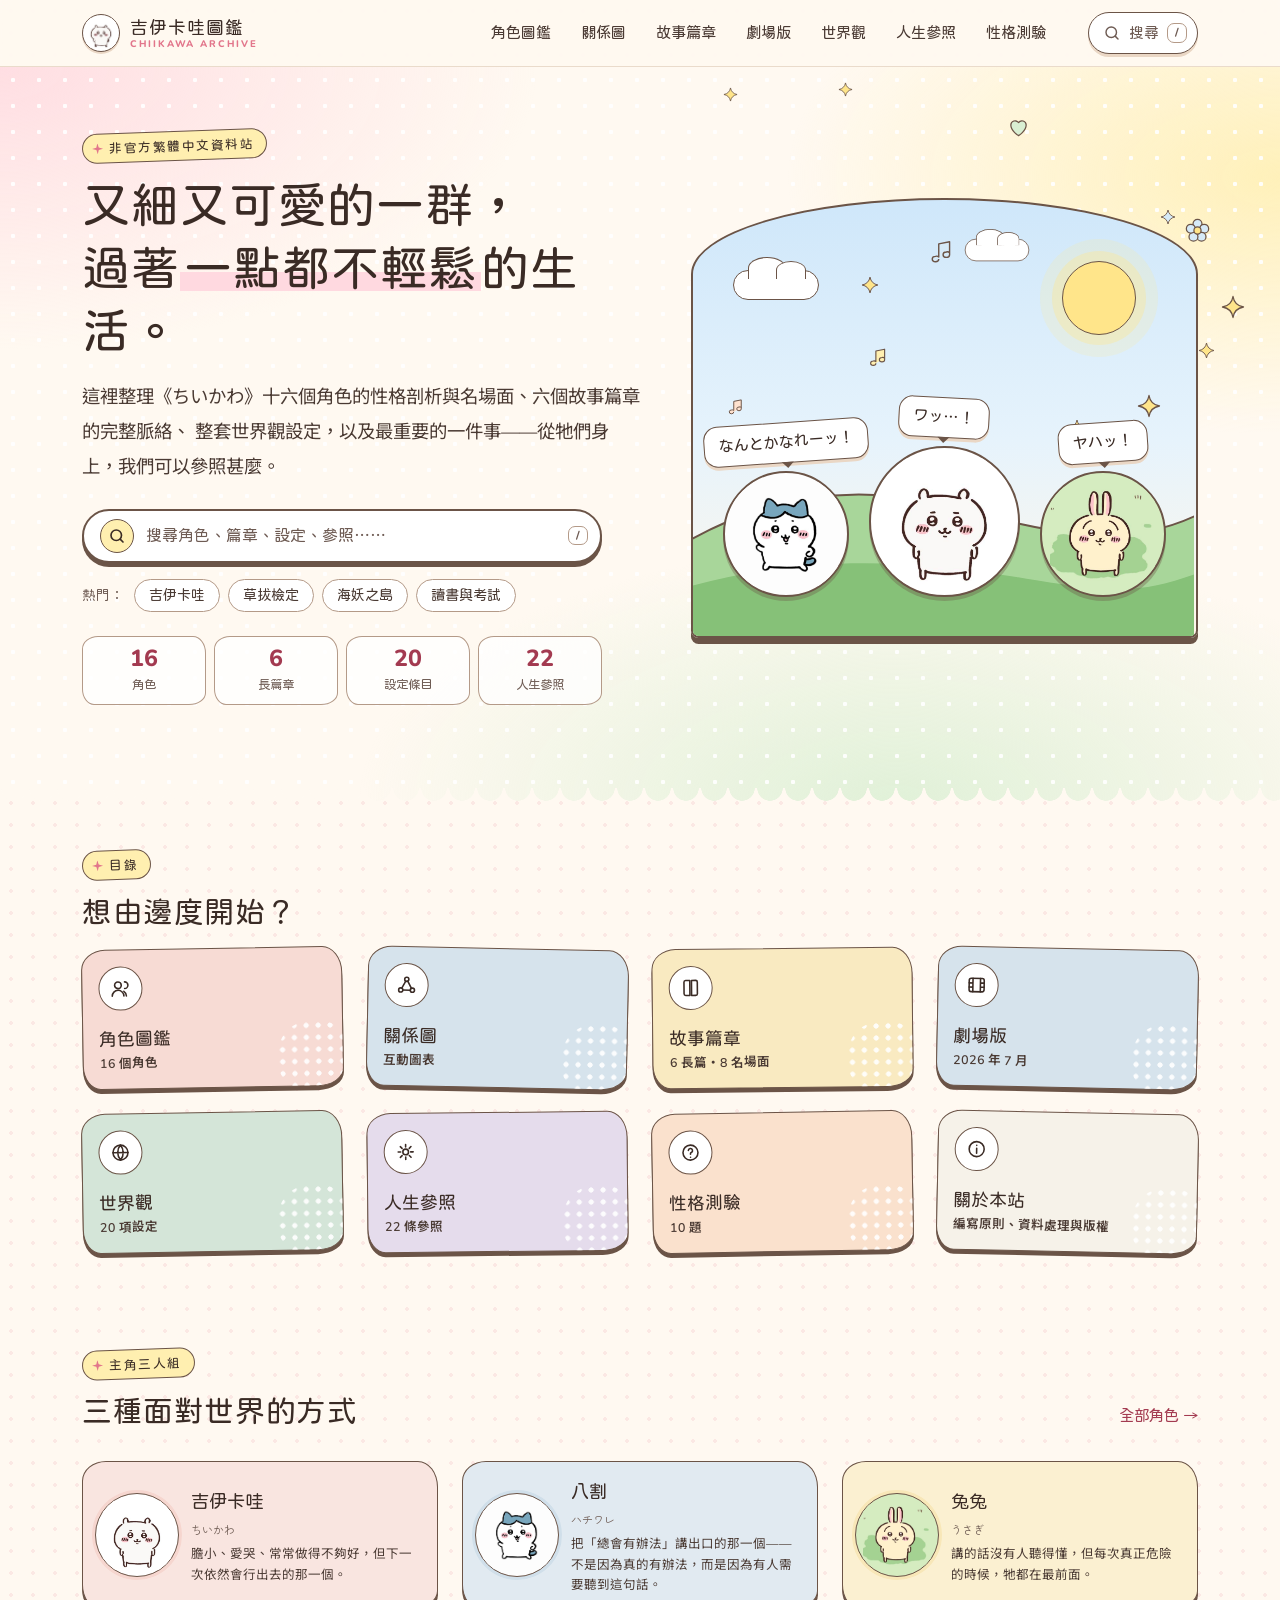
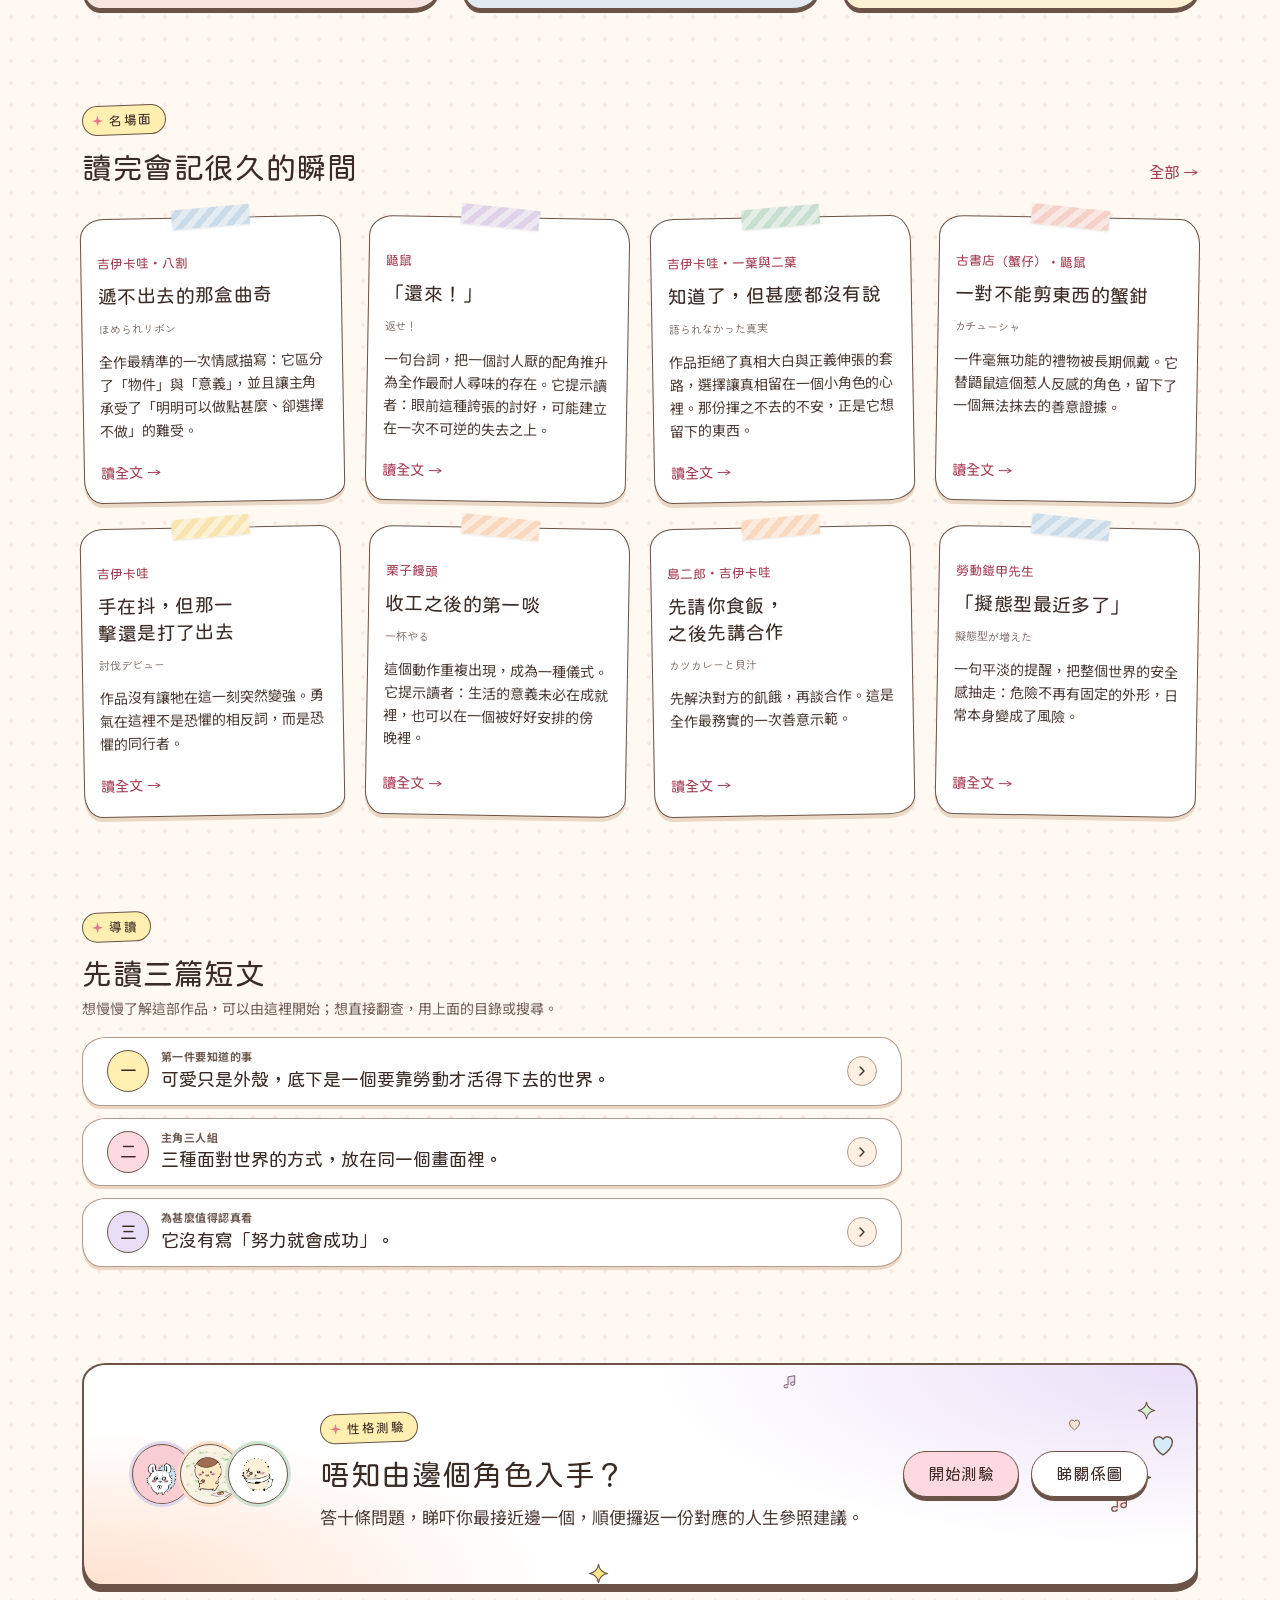
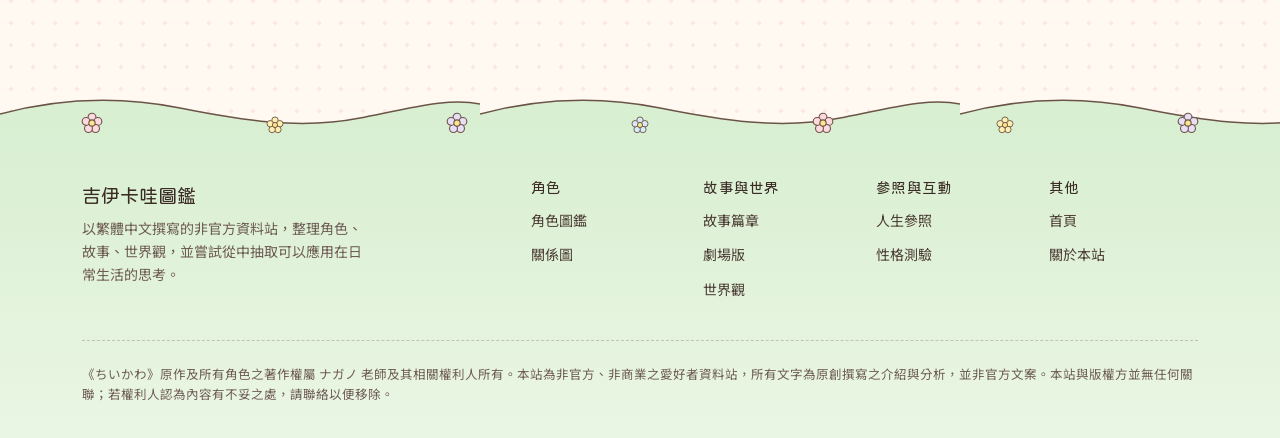
==== commit 1ea3f575: "以「ちいかわ 貼紙簿」風格翻新全站介面 - 字體改用粉圓體（Huninn），配 Nunito；奶油底加淡粉波點 - 貼紙語言：啡色描邊、手繪圓角、實色落影、按下壓扁的按鈕、紙膠帶、扇形花邊 - 首頁：" ====
--- a/index.html
+++ b/index.html
@@ -9,7 +9,8 @@
 <link rel="icon" href="data:image/svg+xml,%3Csvg xmlns='http://www.w3.org/2000/svg' viewBox='0 0 32 32'%3E%3Ccircle cx='16' cy='16' r='15' fill='%23F4CFC6'/%3E%3Cpath d='M16 25s-8-5.2-8-11.4A4.6 4.6 0 0 1 16 10a4.6 4.6 0 0 1 8 3.6C24 19.8 16 25 16 25z' fill='%23B45E2E'/%3E%3C/svg%3E">
 <link rel="preconnect" href="https://fonts.googleapis.com">
 <link rel="preconnect" href="https://fonts.gstatic.com" crossorigin>
-<link href="https://fonts.googleapis.com/css2?family=Noto+Serif+TC:wght@600;700&family=Noto+Sans+TC:wght@400;500;700&family=Nunito+Sans:wght@400;600;700;800&family=Zen+Maru+Gothic:wght@500;700&display=swap" rel="stylesheet">
+<link href="https://fonts.googleapis.com/css2?family=Huninn&display=swap" rel="stylesheet">
+<link href="https://fonts.googleapis.com/css2?family=Noto+Sans+TC:wght@400;500;700&family=Nunito:wght@400;600;700;800&family=Zen+Maru+Gothic:wght@500;700&display=swap" rel="stylesheet">
 <link rel="stylesheet" href="assets/css/tokens.css">
 <link rel="stylesheet" href="assets/css/base.css">
 <link rel="stylesheet" href="assets/css/components.css">
@@ -21,22 +22,36 @@
 
 <main id="main">
 
-  <!-- ============ Hero：一句定調 + 搜尋 ============ -->
-  <section class="home-hero">
+  <!-- ============ Hero：拱形舞台上的三主角 + 一句定調 + 搜尋 ============ -->
+  <section class="home-hero scallop">
     <div class="wrap">
       <div class="home-hero__grid">
+        <div class="home-hero__stage-col">
+          <div class="stage" data-home-stage>
+            <span class="stage__sun" aria-hidden="true"></span>
+            <span class="stage__cloud stage__cloud--1" aria-hidden="true"></span>
+            <span class="stage__cloud stage__cloud--2" aria-hidden="true"></span>
+            <svg class="stage__hill" viewBox="0 0 400 120" preserveAspectRatio="none" aria-hidden="true">
+              <path d="M0 52C70 18 140 14 210 30s130 30 190 6V124H0z" fill="#A8D69A"/>
+              <path d="M0 52C70 18 140 14 210 30s130 30 190 6" fill="none" stroke="#6B5447" stroke-width="2" vector-effect="non-scaling-stroke"/>
+              <path d="M0 84C90 62 180 66 260 78s100 10 140-2V124H0z" fill="#86C178"/>
+            </svg>
+            <div class="stage__chars" data-home-trio-stage></div>
+          </div>
+        </div>
         <div>
           <span class="eyebrow">非官方繁體中文資料站</span>
-          <h1>又細又可愛的一群，<br>過著一點都不輕鬆的生活。</h1>
+          <h1>又細又可愛的一群，<br>過著<span class="mark">一點都不輕鬆</span>的生活。</h1>
           <p class="home-hero__sub">
             這裡整理《ちいかわ》十六個角色的性格剖析與名場面、六個故事篇章的完整脈絡、
             整套世界觀設定，以及最重要的一件事——從牠們身上，我們可以參照甚麼。
           </p>
           <button class="searchbar" type="button" data-open-search>
-            <svg width="18" height="18" viewBox="0 0 24 24" fill="none" stroke="currentColor" stroke-width="2" stroke-linecap="round" aria-hidden="true"><circle cx="11" cy="11" r="7"/><path d="m20 20-3.5-3.5"/></svg>
+            <span class="searchbar__icon"><svg width="18" height="18" viewBox="0 0 24 24" fill="none" stroke="currentColor" stroke-width="2.2" stroke-linecap="round" aria-hidden="true"><circle cx="11" cy="11" r="7"/><path d="m20 20-3.5-3.5"/></svg></span>
             <span>搜尋角色、篇章、設定、參照⋯⋯</span><kbd>/</kbd>
           </button>
           <div class="quick" aria-label="熱門搜尋">
+            <span class="quick__label">熱門：</span>
             <a class="chip" href="character.html?id=chiikawa">吉伊卡哇</a>
             <a class="chip" href="stories.html#arc-kentei">草拔檢定</a>
             <a class="chip" href="stories.html#arc-seiren">海妖之島</a>
@@ -49,7 +64,6 @@
             <li><b>22</b>人生參照</li>
           </ul>
         </div>
-        <div class="hero-trio" data-home-hero-trio aria-label="主角三人"></div>
       </div>
     </div>
   </section>
@@ -71,7 +85,7 @@
         <div><span class="eyebrow">主角三人組</span><h2>三種面對世界的方式</h2></div>
         <a class="more" href="characters.html">全部角色 →</a>
       </div>
-      <div class="rail reveal" data-home-trio></div>
+      <div class="rail" data-home-trio></div>
     </div>
   </section>
 
@@ -190,7 +204,8 @@
   <!-- ============ 結尾 CTA ============ -->
   <section class="section--tight">
     <div class="wrap">
-      <div class="cta-band reveal">
+      <div class="cta-band reveal" data-cta>
+        <div class="cta-band__faces" data-cta-faces aria-hidden="true"></div>
         <div>
           <span class="eyebrow">性格測驗</span>
           <h2>唔知由邊個角色入手？</h2>
--- a/assets/css/tokens.css
+++ b/assets/css/tokens.css
@@ -1,36 +1,43 @@
 /* ==========================================================================
    設計 token — 單一真實來源
-   風格：米白紙感 × 大地色，標題用宋體作編輯感，介面元素保持圓潤
-   只做淺色主題
+   風格：「ちいかわ 貼紙簿」——奶油底、波點、粉彩填色、啡色描邊、
+   手繪感圓角、實色落影，配粉圓體。只做淺色主題。
    ========================================================================== */
 
 :root {
-  /* --- 底層中性色（米白 + 大地色）--- */
-  --c-bg:            #FAF6EE;   /* 全站底色，暖米白 */
-  --c-bg-alt:        #F3EDE1;   /* 交替區段底色 */
-  --c-surface:       #FFFFFF;   /* 卡片 */
-  --c-surface-2:     #FDFBF6;   /* 次級卡片 */
-  --c-ink:           #4A3B31;   /* 正文，暖深褐 — 對比 9.2:1 */
-  --c-ink-strong:    #33261E;   /* 標題 */
-  --c-ink-soft:      #756558;   /* 次級文字 — 最低 4.79:1（交替底色上） */
-  --c-ink-faint:     #9C8E80;   /* 僅用於大字或裝飾，不用於正文 */
-  --c-border:        #E8DFD1;
-  --c-border-strong: #D3C4AE;
-  --c-line:          rgba(74, 59, 49, 0.10);   /* 髮絲線 */
+  /* --- 底層中性色 --- */
+  --c-bg:            #FFF9F1;   /* 奶油底 */
+  --c-bg-alt:        #FFF0E4;
+  --c-surface:       #FFFFFF;
+  --c-surface-2:     #FFFCF7;
+  --c-ink:           #4A3A33;   /* 正文 — 奶油底上 10.3:1 */
+  --c-ink-strong:    #3A2B25;   /* 標題 */
+  --c-ink-soft:      #6E5B53;   /* 次級文字 — 粉彩底上最低 4.8:1 */
+  --c-ink-faint:     #A8968A;   /* 只作裝飾或大字 */
+  --c-border:        #EADBCB;
+  --c-border-strong: #D9C3AE;
+  --c-line:          rgba(74, 58, 51, 0.12);
 
-  /* --- 主色（琥珀／赤陶）--- */
-  --c-accent:        #A05027;   /* 連結、強調 — 最低 4.59:1（琥珀淺底上） */
-  --c-accent-deep:   #8F4720;   /* hover */
-  --c-accent-soft:   #F6E3D2;   /* 淺底 */
-  --c-accent-ring:   #C87A4C;
+  /* --- 描邊（ちいかわ式啡色線）--- */
+  --c-outline:       #6B5447;   /* 主描邊 */
+  --c-outline-soft:  #B49A88;   /* 次要描邊 */
+  --c-drop:          #EAD7C5;   /* 實色落影 */
 
-  /* --- 柔和粉彩（只用於底色與裝飾，不用作正文字色）--- */
-  --c-blush:   #F4CFC6;
-  --c-butter:  #F7E3AC;
-  --c-mint:    #C6DCCB;
-  --c-sky:     #C8D9E6;
-  --c-lilac:   #DCD0E6;
-  --c-peach:   #F8D7BC;
+  /* --- 主色（士多啤梨粉）--- */
+  --c-accent:        #E2768B;   /* 只作填色、圖形 */
+  --c-accent-deep:   #A33A50;   /* 連結、強調字 — 任何粉彩底上 ≥ 4.96:1 */
+  --c-accent-soft:   #FFE3E8;
+  --c-accent-ring:   #E88FA0;
+
+  /* --- 粉彩（只作底色與裝飾）--- */
+  --c-blush:   #FFD9E0;   /* 吉伊卡哇腮紅 */
+  --c-sky:     #D6EAF8;   /* 八割藍 */
+  --c-butter:  #FFEFB0;   /* 兔兔黃 */
+  --c-mint:    #D9EFD2;   /* 草地綠 */
+  --c-lilac:   #E9DEF7;
+  --c-peach:   #FFE2CF;
+  --c-grass:   #A8D69A;   /* 草地（裝飾） */
+  --c-grass-deep: #86C178;
 
   /* --- 語意色 --- */
   --c-ok:      #4F7A52;
@@ -38,30 +45,26 @@
   --c-danger:  #A94A3D;
 
   /* --- 字體 ---
-     display：大標題用宋體，帶出「圖鑑／刊物」的編輯感
-     heading：小標題與介面文字用黑體粗字，清楚易掃
-     body：拉丁字用 Nunito Sans，中文落到 Noto Sans TC */
-  --f-display: "Noto Serif TC", "Songti TC", "PMingLiU", "MingLiU", serif;
-  --f-heading: "Nunito Sans", "Noto Sans TC", "PingFang TC",
-               "Microsoft JhengHei", sans-serif;
-  --f-body:    "Nunito Sans", "Noto Sans TC", "PingFang TC",
-               "Microsoft JhengHei", sans-serif;
-  --f-ja:      "Zen Maru Gothic", "Hiragino Maru Gothic ProN",
-               "Yu Gothic", "Noto Sans JP", sans-serif;
+     圓體：標題、按鈕、標籤等「有表情」的位置，用粉圓體
+     正文：長文閱讀用 Noto Sans TC，拉丁字配圓潤的 Nunito */
+  --f-display: "Huninn", "Zen Maru Gothic", "Nunito", "Noto Sans TC", "PingFang TC", "Microsoft JhengHei", sans-serif;
+  --f-heading: var(--f-display);
+  --f-body:    "Nunito", "Noto Sans TC", "PingFang TC", "Microsoft JhengHei", sans-serif;
+  --f-ja:      "Zen Maru Gothic", "Hiragino Maru Gothic ProN", "Yu Gothic", "Noto Sans JP", sans-serif;
 
-  /* --- 字級（手機優先，以 clamp 自適應）--- */
-  --t-display: clamp(1.85rem, 1.3rem + 2.8vw, 3.25rem);
-  --t-h1:      clamp(1.65rem, 1.3rem + 1.8vw, 2.5rem);
-  --t-h2:      clamp(1.3rem, 1.12rem + 0.9vw, 1.75rem);
-  --t-h3:      clamp(1.05rem, 1rem + 0.3vw, 1.2rem);
+  /* --- 字級 --- */
+  --t-display: clamp(1.9rem, 1.35rem + 2.8vw, 3.4rem);
+  --t-h1:      clamp(1.75rem, 1.35rem + 1.9vw, 2.7rem);
+  --t-h2:      clamp(1.35rem, 1.15rem + 0.95vw, 1.85rem);
+  --t-h3:      clamp(1.08rem, 1.02rem + 0.3vw, 1.25rem);
   --t-body:    clamp(1rem, 0.97rem + 0.15vw, 1.0625rem);
   --t-small:   0.875rem;
   --t-tiny:    0.78125rem;
   --t-micro:   0.6875rem;
 
-  --lh-tight:  1.3;
-  --lh-normal: 1.6;
-  --lh-loose:  1.9;   /* 中文長文閱讀 */
+  --lh-tight:  1.35;
+  --lh-normal: 1.65;
+  --lh-loose:  1.9;
 
   /* --- 間距 --- */
   --s-1:  0.25rem;
@@ -74,39 +77,50 @@
   --s-8:  4rem;
   --s-9:  6rem;
 
-  /* --- 圓角 --- */
-  --r-sm:   8px;
-  --r-md:   12px;
-  --r-lg:   18px;
-  --r-xl:   24px;
+  /* --- 圓角：手繪感的不規則圓角 --- */
+  --r-sm:   10px;
+  --r-md:   16px;
+  --r-lg:   22px;
+  --r-xl:   30px;
   --r-full: 999px;
+  --r-wob:    24px 20px 26px 18px / 20px 26px 18px 24px;
+  --r-wob-sm: 16px 13px 17px 12px / 13px 17px 12px 16px;
 
-  /* --- 陰影（極淡，靠髮絲線分層，陰影只作浮起提示）--- */
-  --sh-sm: 0 1px 2px rgba(74, 59, 49, 0.04);
-  --sh-md: 0 1px 2px rgba(74, 59, 49, 0.04),
-           0 6px 18px rgba(74, 59, 49, 0.06);
-  --sh-lg: 0 2px 6px rgba(74, 59, 49, 0.05),
-           0 18px 44px rgba(74, 59, 49, 0.12);
+  /* --- 貼紙效果 --- */
+  --stk-line: 1.5px solid var(--c-outline);
+  --stk-line-soft: 1.5px solid var(--c-outline-soft);
+  --stk-drop: 0 4px 0 var(--c-drop);
+  --stk-drop-hover: 0 7px 0 var(--c-drop);
+
+  /* --- 陰影 --- */
+  --sh-sm: 0 1px 2px rgba(74, 58, 51, 0.05);
+  --sh-md: 0 2px 4px rgba(74, 58, 51, 0.05), 0 10px 24px rgba(74, 58, 51, 0.08);
+  --sh-lg: 0 4px 8px rgba(74, 58, 51, 0.06), 0 22px 48px rgba(74, 58, 51, 0.14);
 
   /* --- 動效 --- */
-  --ease-soft: cubic-bezier(0.22, 0.61, 0.36, 1);
+  --ease-soft:   cubic-bezier(0.22, 0.61, 0.36, 1);
   --ease-reveal: cubic-bezier(0.16, 0.84, 0.28, 1);
+  --ease-bounce: cubic-bezier(0.34, 1.56, 0.64, 1);   /* 「ぴょん」彈一彈 */
   --t-fast: 150ms;
   --t-base: 250ms;
 
   /* --- 版面 --- */
   --w-page:  1180px;
-  --w-text:  680px;   /* 長文最佳閱讀寬度 */
+  --w-text:  680px;
   --gutter:  16px;
-  --nav-h:   56px;
-  --bar-h:   62px;    /* 手機底部分頁列 */
-  --sticky-top: 0px;  /* 頁內分頁列釘住的位置：手機貼頂，桌面讓出頂欄 */
-  --frost:   rgba(250, 246, 238, 0.86);
+  --nav-h:   58px;
+  --bar-h:   66px;
+  --sticky-top: 0px;
+  --frost:   rgba(255, 249, 241, 0.88);
+
+  /* --- 裝飾圖樣（SVG data URI）--- */
+  --pat-dots: radial-gradient(rgba(226, 118, 139, 0.13) 1.6px, transparent 1.9px);
+  --pat-dots-size: 22px 22px;
 }
 
 @media (min-width: 768px) {
   :root { --gutter: 32px; }
 }
 @media (min-width: 1000px) {
-  :root { --nav-h: 64px; --bar-h: 0px; --sticky-top: var(--nav-h); }
+  :root { --nav-h: 66px; --bar-h: 0px; --sticky-top: var(--nav-h); }
 }
--- a/assets/css/base.css
+++ b/assets/css/base.css
@@ -14,7 +14,9 @@
 
 body {
   margin: 0;
-  background: var(--c-bg);
+  background-color: var(--c-bg);
+  background-image: var(--pat-dots);
+  background-size: var(--pat-dots-size);
   color: var(--c-ink);
   font-family: var(--f-body);
   font-size: var(--t-body);
@@ -22,52 +24,56 @@
   -webkit-font-smoothing: antialiased;
   -webkit-tap-highlight-color: transparent;
   overflow-x: hidden;
-  /* 讓出底部分頁列（桌面 --bar-h 為 0） */
   padding-bottom: calc(var(--bar-h) + env(safe-area-inset-bottom, 0px));
 }
 
 h1, h2, h3, h4 {
-  font-family: var(--f-heading);
+  font-family: var(--f-display);
+  font-weight: 400;              /* 粉圓體只有一個字重，不要讓瀏覽器假粗體 */
+  font-synthesis: none;
   color: var(--c-ink-strong);
   line-height: var(--lh-tight);
   margin: 0 0 var(--s-4);
-  font-weight: 700;
   text-wrap: balance;
   overflow-wrap: break-word;
-}
-h1, h2 { font-family: var(--f-display); letter-spacing: 0.01em; }
+  letter-spacing: 0.02em;
+}
 h1 { font-size: var(--t-h1); }
 h2 { font-size: var(--t-h2); }
 h3 { font-size: var(--t-h3); }
 
 p  { margin: 0 0 var(--s-4); text-wrap: pretty; }
 p:last-child { margin-bottom: 0; }
+strong, b { font-weight: 700; }
 
 a {
-  color: var(--c-accent);
-  text-decoration-color: color-mix(in srgb, var(--c-accent) 35%, transparent);
-  text-underline-offset: 3px;
+  color: var(--c-accent-deep);
+  text-decoration-color: color-mix(in srgb, var(--c-accent) 55%, transparent);
+  text-decoration-thickness: 2px;
+  text-underline-offset: 4px;
   transition: color var(--t-fast) var(--ease-soft);
 }
-a:hover { color: var(--c-accent-deep); text-decoration-color: currentColor; }
+a:hover { color: var(--c-ink-strong); text-decoration-color: var(--c-accent); }
 
 img, svg { max-width: 100%; display: block; }
 
 ul, ol { margin: 0 0 var(--s-4); padding-left: 1.3em; }
 li { margin-bottom: var(--s-2); }
 li:last-child { margin-bottom: 0; }
+li::marker { color: var(--c-accent); }
 
 button { font: inherit; cursor: pointer; color: inherit; }
 kbd {
-  font-family: var(--f-body); font-size: var(--t-micro); font-weight: 700;
-  padding: 1px 7px; border-radius: 6px;
-  border: 1px solid var(--c-border-strong); background: var(--c-surface);
-  color: var(--c-ink-soft);
-}
+  font-family: var(--f-body); font-size: var(--t-micro); font-weight: 800;
+  padding: 0 7px; border-radius: 7px;
+  border: 1.5px solid var(--c-outline-soft); background: var(--c-surface);
+  color: var(--c-ink-soft); line-height: 1.6;
+}
+::selection { background: var(--c-blush); color: var(--c-ink-strong); }
 
 :where(a, button, input, select, summary, [tabindex]):focus-visible {
   outline: 3px solid var(--c-accent-ring);
-  outline-offset: 2px;
+  outline-offset: 3px;
   border-radius: var(--r-sm);
 }
 
@@ -78,8 +84,8 @@
   padding: var(--s-3) var(--s-4);
   background: var(--c-surface);
   color: var(--c-ink-strong);
+  border: var(--stk-line);
   border-radius: var(--r-md);
-  box-shadow: var(--sh-md);
   text-decoration: none;
   transition: top var(--t-base) var(--ease-soft);
 }
@@ -95,7 +101,7 @@
 .wrap--text { max-width: calc(var(--w-text) + var(--gutter) * 2); }
 
 .section { padding-block: var(--s-7); }
-.section--tight { padding-block: var(--s-6); }
+.section--tight { padding-block: var(--s-5); }
 @media (min-width: 768px) {
   .section { padding-block: var(--s-8); }
   .section--tight { padding-block: var(--s-7); }
@@ -116,7 +122,7 @@
   background: var(--frost);
   -webkit-backdrop-filter: saturate(1.5) blur(14px);
   backdrop-filter: saturate(1.5) blur(14px);
-  border-bottom: 1px solid var(--c-line);
+  border-bottom: 1.5px solid var(--c-border);
 }
 .nav__inner {
   display: flex; align-items: center; gap: var(--s-4);
@@ -128,16 +134,21 @@
 }
 .nav__brand:hover { color: var(--c-ink-strong); }
 .nav__mark {
-  width: 32px; height: 32px; border-radius: 11px;
-  background: var(--c-blush);
+  width: 38px; height: 38px; border-radius: 50%;
+  background: #fff; border: var(--stk-line);
+  box-shadow: 0 2px 0 var(--c-drop);
   display: grid; place-items: center; flex-shrink: 0;
-  color: var(--c-accent-deep);
-}
+  overflow: hidden;
+  transition: transform 400ms var(--ease-bounce);
+}
+.nav__mark img { width: 100%; height: 100%; object-fit: contain; padding: 3px; }
+.nav__brand:hover .nav__mark { transform: rotate(-10deg) scale(1.08); }
 .nav__name { display: flex; flex-direction: column; line-height: 1.15; }
-.nav__name b { font-family: var(--f-display); font-size: 1.06rem; font-weight: 700; letter-spacing: 0.04em; }
+.nav__name b { font-family: var(--f-display); font-size: 1.12rem; font-weight: 400; letter-spacing: 0.06em; }
 .nav__name small {
-  font-size: 0.58rem; font-weight: 700; letter-spacing: 0.22em;
-  color: var(--c-ink-faint); text-transform: uppercase;
+  font-family: var(--f-body);
+  font-size: 0.6rem; font-weight: 800; letter-spacing: 0.2em;
+  color: var(--c-accent); text-transform: uppercase;
 }
 .nav__links {
   display: none; align-items: center; gap: 2px;
@@ -146,36 +157,35 @@
 .nav__links li { margin: 0; }
 .nav__links a {
   position: relative;
-  display: block; padding: 8px 12px;
-  font-size: var(--t-small); font-weight: 600;
+  display: block; padding: 7px 13px;
+  font-family: var(--f-display); font-size: 0.95rem;
   color: var(--c-ink); text-decoration: none; white-space: nowrap;
+  border: 1.5px solid transparent;
   border-radius: var(--r-full);
-  transition: background var(--t-fast) var(--ease-soft), color var(--t-fast) var(--ease-soft);
-}
-.nav__links a:hover { background: color-mix(in srgb, var(--c-accent-soft) 70%, transparent); color: var(--c-accent-deep); }
-.nav__links a[aria-current="page"] { color: var(--c-ink-strong); }
-.nav__links a[aria-current="page"]::after {
-  content: ""; position: absolute; left: 12px; right: 12px; bottom: 2px;
-  height: 2px; border-radius: 2px; background: var(--c-accent);
-}
+  transition: background var(--t-fast) var(--ease-soft), border-color var(--t-fast) var(--ease-soft), transform 300ms var(--ease-bounce);
+}
+.nav__links a:hover { background: var(--c-surface); border-color: var(--c-outline-soft); color: var(--c-ink-strong); transform: translateY(-2px); }
+.nav__links a[aria-current="page"] { background: var(--c-blush); border-color: var(--c-outline); color: var(--c-ink-strong); }
 .nav__search {
   margin-left: auto;
   display: inline-grid; place-items: center;
-  width: 40px; height: 40px; border-radius: var(--r-full);
-  border: 1px solid var(--c-line); background: var(--c-surface);
-  color: var(--c-ink);
-  transition: background var(--t-fast) var(--ease-soft);
-}
-.nav__search:hover { background: var(--c-accent-soft); }
+  width: 42px; height: 42px; border-radius: 50%;
+  border: var(--stk-line); background: var(--c-surface);
+  box-shadow: 0 3px 0 var(--c-drop);
+  color: var(--c-ink-strong);
+  transition: transform 300ms var(--ease-bounce), background var(--t-fast);
+}
+.nav__search:hover { background: var(--c-butter); transform: translateY(-2px) rotate(-6deg); }
 .nav__search-label, .nav__search kbd { display: none; }
 @media (min-width: 1000px) {
   .nav__links { display: flex; }
   .nav__search {
     margin-left: var(--s-3);
     width: auto; display: inline-flex; gap: var(--s-2);
-    padding: 0 10px 0 14px;
-    font-size: var(--t-small); color: var(--c-ink-soft);
+    padding: 0 10px 0 14px; border-radius: var(--r-full);
+    font-family: var(--f-display); font-size: 0.92rem; color: var(--c-ink-soft);
   }
+  .nav__search:hover { transform: translateY(-2px); }
   .nav__search-label, .nav__search kbd { display: inline; }
 }
 
@@ -187,7 +197,7 @@
   background: var(--frost);
   -webkit-backdrop-filter: saturate(1.6) blur(16px);
   backdrop-filter: saturate(1.6) blur(16px);
-  border-top: 1px solid var(--c-line);
+  border-top: 1.5px solid var(--c-border);
   padding-bottom: env(safe-area-inset-bottom, 0px);
 }
 .tabnav ul {
@@ -201,137 +211,167 @@
   display: flex; flex-direction: column; align-items: center; justify-content: center; gap: 3px;
   background: none; border: 0; padding: 0;
   color: var(--c-ink-soft); text-decoration: none;
-  font-size: var(--t-micro); font-weight: 700; letter-spacing: 0.04em;
+  font-family: var(--f-display); font-size: 0.72rem; letter-spacing: 0.06em;
 }
 .tabnav__icon {
   display: grid; place-items: center;
-  width: 52px; height: 28px; border-radius: var(--r-full);
-  transition: background var(--t-base) var(--ease-soft), color var(--t-base) var(--ease-soft);
-}
+  width: 54px; height: 32px; border-radius: var(--r-full);
+  border: 1.5px solid transparent;
+  transition: background var(--t-base) var(--ease-soft), transform 400ms var(--ease-bounce);
+}
+.tabnav a:active .tabnav__icon, .tabnav button:active .tabnav__icon { transform: scale(0.9); }
 .tabnav [aria-current="page"] { color: var(--c-ink-strong); }
-.tabnav [aria-current="page"] .tabnav__icon { background: var(--c-accent-soft); color: var(--c-accent-deep); }
+.tabnav [aria-current="page"] .tabnav__icon {
+  background: var(--c-blush); border-color: var(--c-outline); color: var(--c-ink-strong);
+  animation: tab-pop 520ms var(--ease-bounce) both;
+}
+@keyframes tab-pop { 0% { transform: scale(0.6); } 100% { transform: none; } }
 @media (min-width: 1000px) { .tabnav { display: none; } }
 
 /* ==========================================================================
-   目錄與搜尋面板（原生 <dialog>：自帶焦點限制與 Esc 關閉）
-   手機：由底部升起的面板；桌面：置中浮層
+   目錄與搜尋面板（原生 <dialog>）
    ========================================================================== */
 .sheet {
   width: 100%; max-width: 100%; max-height: none; height: 100%;
   margin: 0; padding: 0; border: 0; background: transparent;
   color: var(--c-ink);
 }
-.sheet::backdrop { background: rgba(51, 38, 30, 0.38); -webkit-backdrop-filter: blur(2px); backdrop-filter: blur(2px); }
+.sheet::backdrop { background: rgba(58, 43, 37, 0.36); -webkit-backdrop-filter: blur(3px); backdrop-filter: blur(3px); }
 .sheet[open] { display: flex; flex-direction: column; justify-content: flex-end; }
 .sheet__panel {
   display: flex; flex-direction: column;
   max-height: 88dvh; height: 88dvh;
-  background: var(--c-bg);
+  background-color: var(--c-bg);
+  background-image: var(--pat-dots);
+  background-size: var(--pat-dots-size);
+  border: var(--stk-line); border-bottom: 0;
   border-radius: var(--r-xl) var(--r-xl) 0 0;
   box-shadow: var(--sh-lg);
   overflow: hidden;
-  animation: sheet-up 320ms var(--ease-reveal);
-}
-@keyframes sheet-up { from { transform: translateY(40px); opacity: 0; } to { transform: none; opacity: 1; } }
-.sheet__grab { width: 40px; height: 5px; border-radius: 5px; background: var(--c-border-strong); margin: 8px auto 0; flex-shrink: 0; }
+  animation: sheet-up 420ms var(--ease-bounce);
+}
+@keyframes sheet-up { from { transform: translateY(60px); opacity: 0; } to { transform: none; opacity: 1; } }
+.sheet__grab { width: 44px; height: 5px; border-radius: 5px; background: var(--c-outline-soft); margin: 9px auto 0; flex-shrink: 0; }
 .sheet__head {
   display: flex; gap: var(--s-2); align-items: center;
-  padding: var(--s-3) var(--s-4) var(--s-3);
-  border-bottom: 1px solid var(--c-line);
+  padding: var(--s-3) var(--s-4);
+  border-bottom: 1.5px dashed var(--c-border-strong);
   flex-shrink: 0;
 }
 .sheet__field { position: relative; flex: 1; }
-.sheet__field svg { position: absolute; left: 14px; top: 50%; transform: translateY(-50%); color: var(--c-ink-soft); pointer-events: none; }
+.sheet__field svg { position: absolute; left: 15px; top: 50%; transform: translateY(-50%); color: var(--c-ink-soft); pointer-events: none; }
 .sheet__field input {
-  width: 100%; height: 46px;
-  padding: 0 var(--s-4) 0 42px;
+  width: 100%; height: 48px;
+  padding: 0 var(--s-4) 0 44px;
   font: inherit; font-size: 1rem; color: var(--c-ink);
   background: var(--c-surface);
-  border: 1px solid var(--c-border-strong); border-radius: var(--r-full);
+  border: var(--stk-line); border-radius: var(--r-full);
   -webkit-appearance: none; appearance: none;
 }
-.sheet__field input:focus { outline: none; border-color: var(--c-accent); box-shadow: 0 0 0 4px var(--c-accent-soft); }
+.sheet__field input:focus { outline: none; box-shadow: 0 0 0 4px var(--c-blush); }
 .sheet__field input::placeholder { color: var(--c-ink-faint); }
 input[type="search"]::-webkit-search-cancel-button { -webkit-appearance: none; appearance: none; }
 .sheet__close {
-  flex-shrink: 0; height: 46px; padding: 0 var(--s-3);
+  flex-shrink: 0; height: 48px; padding: 0 var(--s-3);
   background: none; border: 0; color: var(--c-accent-deep);
-  font-weight: 700; font-size: var(--t-small);
+  font-family: var(--f-display); font-size: 0.95rem;
 }
 .sheet__body { overflow-y: auto; overscroll-behavior: contain; padding: var(--s-4) var(--s-4) var(--s-6); flex: 1; }
 @media (min-width: 760px) {
   .sheet[open] { justify-content: flex-start; align-items: center; padding-top: 9vh; }
   .sheet__panel {
     width: min(640px, calc(100% - 48px)); height: auto; max-height: 76vh;
-    border-radius: var(--r-xl);
+    border-radius: var(--r-xl); border-bottom: var(--stk-line);
+    box-shadow: 0 6px 0 var(--c-drop), var(--sh-lg);
     animation-name: sheet-pop;
   }
   .sheet__grab { display: none; }
 }
-@keyframes sheet-pop { from { transform: translateY(-8px) scale(0.985); opacity: 0; } to { transform: none; opacity: 1; } }
+@keyframes sheet-pop { from { transform: translateY(-10px) scale(0.97); opacity: 0; } to { transform: none; opacity: 1; } }
 
 .sheet-group { margin-bottom: var(--s-5); }
 .sheet-group:last-child { margin-bottom: 0; }
 .sheet-group__title {
-  display: flex; align-items: baseline; justify-content: space-between;
-  font-size: var(--t-micro); font-weight: 700; letter-spacing: 0.16em;
+  display: flex; align-items: center; justify-content: space-between; gap: var(--s-2);
+  font-family: var(--f-display); font-size: 0.85rem; font-weight: 400; letter-spacing: 0.1em;
   color: var(--c-ink-soft); margin: 0 0 var(--s-2) 4px;
 }
+.sheet-group__title span { font-family: var(--f-body); font-weight: 800; font-size: var(--t-micro); }
 .sheet-list {
   list-style: none; padding: 0; margin: 0;
-  background: var(--c-surface); border: 1px solid var(--c-line);
-  border-radius: var(--r-lg); overflow: hidden;
+  background: var(--c-surface); border: var(--stk-line-soft);
+  border-radius: var(--r-wob); overflow: hidden;
+  box-shadow: 0 3px 0 var(--c-drop);
 }
 .sheet-list li { margin: 0; }
-.sheet-list li + li { border-top: 1px solid var(--c-line); }
+.sheet-list li + li { border-top: 1.5px dashed var(--c-border); }
 .sheet-item {
   display: grid; grid-template-columns: auto minmax(0, 1fr) auto; gap: var(--s-3);
   align-items: center;
-  padding: 12px var(--s-4);
+  padding: 11px var(--s-4);
   color: var(--c-ink); text-decoration: none;
   transition: background var(--t-fast) var(--ease-soft);
 }
 .sheet-item:hover, .sheet-item:focus-visible { background: var(--c-surface-2); color: var(--c-ink); }
-.sheet-item[aria-current="page"] { background: color-mix(in srgb, var(--c-accent-soft) 45%, var(--c-surface)); }
+.sheet-item[aria-current="page"] { background: color-mix(in srgb, var(--c-blush) 45%, var(--c-surface)); }
 .sheet-item__icon {
-  width: 36px; height: 36px; border-radius: 11px;
+  width: 40px; height: 40px; border-radius: 50%;
   display: grid; place-items: center; flex-shrink: 0;
-  background: var(--item-tint, var(--c-bg-alt)); color: var(--c-accent-deep);
+  background: var(--item-tint, var(--c-bg-alt)); color: var(--c-ink-strong);
+  border: 1.5px solid var(--c-outline);
   overflow: hidden;
 }
-.sheet-item__icon img { width: 100%; height: 100%; object-fit: contain; padding: 2px; background: #fff; }
-.sheet-item__title { display: block; font-weight: 700; font-size: 0.95rem; color: var(--c-ink-strong); line-height: 1.4; }
+.sheet-item__icon img { width: 100%; height: 100%; object-fit: contain; padding: 2px; }
+.sheet-item__title { display: block; font-family: var(--f-display); font-size: 1rem; color: var(--c-ink-strong); line-height: 1.45; }
 .sheet-item__sub {
-  display: block; font-size: var(--t-tiny); color: var(--c-ink-soft); line-height: 1.5;
+  font-size: var(--t-tiny); color: var(--c-ink-soft); line-height: 1.5;
   overflow: hidden; text-overflow: ellipsis;
   display: -webkit-box; -webkit-line-clamp: 2; -webkit-box-orient: vertical;
 }
 .sheet-item__chev { color: var(--c-ink-faint); }
-.sheet-item mark { background: var(--c-butter); color: inherit; border-radius: 3px; padding: 0 1px; }
+.sheet-item mark { background: var(--c-butter); color: inherit; border-radius: 4px; padding: 0 2px; }
 .sheet-empty { text-align: center; color: var(--c-ink-soft); padding: var(--s-7) var(--s-4); font-size: var(--t-small); }
 .sheet-hint { font-size: var(--t-tiny); color: var(--c-ink-soft); margin: 0 4px var(--s-4); }
 .sheet-quick { display: flex; flex-wrap: wrap; gap: var(--s-2); margin: 0 0 var(--s-5); }
 
-/* ---------- 頁尾 ---------- */
+/* ==========================================================================
+   頁尾：一片草地，小花點綴
+   ========================================================================== */
 .footer {
-  border-top: 1px solid var(--c-line);
+  position: relative;
+  margin-top: var(--s-9);
   padding-block: var(--s-7) var(--s-6);
-  margin-top: var(--s-8);
-}
+  background: linear-gradient(180deg, var(--c-mint) 0%, #EAF6E4 100%);
+}
+.footer::before {
+  /* 起伏的草坡邊緣 */
+  content: ""; position: absolute; left: 0; right: 0; top: -38px; height: 40px;
+  background: url("data:image/svg+xml,%3Csvg xmlns='http://www.w3.org/2000/svg' viewBox='0 0 240 40' preserveAspectRatio='none'%3E%3Cpath d='M0 40V22C30 6 60 4 90 16s60 22 90 10 45-20 60-14V40z' fill='%23D9EFD2'/%3E%3Cpath d='M0 22C30 6 60 4 90 16s60 22 90 10 45-20 60-14' fill='none' stroke='%236B5447' stroke-width='1.5' vector-effect='non-scaling-stroke'/%3E%3C/svg%3E") 0 0 / 480px 40px repeat-x;
+  pointer-events: none;
+}
+.footer__flowers {
+  position: absolute; left: 0; right: 0; top: -30px; height: 34px; pointer-events: none;
+  display: flex; justify-content: space-around; align-items: flex-end;
+}
+.footer__flowers svg { width: 22px; height: 22px; animation: sway 3.6s ease-in-out infinite; transform-origin: 50% 100%; }
+.footer__flowers svg:nth-child(2n) { animation-delay: -1.2s; width: 18px; height: 18px; }
+.footer__flowers svg:nth-child(3n) { animation-delay: -2.1s; }
+@keyframes sway { 0%, 100% { transform: rotate(-6deg); } 50% { transform: rotate(6deg); } }
 .footer__top { display: grid; gap: var(--s-5); }
 @media (min-width: 768px) { .footer__top { grid-template-columns: 1.2fr 2fr; gap: var(--s-7); } }
-.footer__brand b { font-family: var(--f-display); font-size: 1.1rem; color: var(--c-ink-strong); }
-.footer__brand p { font-size: var(--t-small); color: var(--c-ink-soft); line-height: var(--lh-normal); max-width: 36ch; margin-top: var(--s-2); }
+.footer__brand { display: block; }
+.footer__brand b { font-family: var(--f-display); font-weight: 400; font-size: 1.2rem; color: var(--c-ink-strong); }
+.footer__brand p { font-size: var(--t-small); color: var(--c-ink-soft); line-height: var(--lh-normal); max-width: 36ch; margin-top: var(--s-1); }
 .footer__cols { display: grid; grid-template-columns: repeat(2, minmax(0, 1fr)); gap: var(--s-5); }
 @media (min-width: 600px) { .footer__cols { grid-template-columns: repeat(4, minmax(0, 1fr)); } }
-.footer h3 { font-family: var(--f-heading); font-size: var(--t-micro); letter-spacing: 0.16em; color: var(--c-ink-soft); margin-bottom: var(--s-2); }
+.footer h3 { font-size: 0.9rem; letter-spacing: 0.08em; color: var(--c-ink-strong); margin-bottom: var(--s-2); }
 .footer ul { list-style: none; padding: 0; margin: 0; }
 .footer li { margin-bottom: 2px; }
 .footer a { color: var(--c-ink); text-decoration: none; font-size: var(--t-small); }
 .footer a:hover { color: var(--c-accent-deep); text-decoration: underline; }
 .footer__note {
   margin-top: var(--s-6); padding-top: var(--s-5);
-  border-top: 1px solid var(--c-line);
+  border-top: 1.5px dashed rgba(107, 84, 71, 0.3);
   font-size: var(--t-tiny); color: var(--c-ink-soft); line-height: var(--lh-normal);
 }
 
@@ -350,24 +390,56 @@
   font-family: var(--f-ja);
   font-feature-settings: "palt" 1;
 }
-
-/* ---------- 動效：滾動浮現 ----------
-   隱藏樣式一律限定在 .js-anim 之下，該 class 由 app.js 確認可以做動畫
-   之後才加上；JS 失效或使用者要求減少動態效果時，內容一定看得見。 */
-.js-anim .reveal {
+/* 螢光筆：標題中的重點字 */
+.mark {
+  background: linear-gradient(transparent 58%, var(--mark, var(--c-blush)) 58%, var(--mark, var(--c-blush)) 92%, transparent 92%);
+  padding: 0 0.08em;
+  -webkit-box-decoration-break: clone; box-decoration-break: clone;
+}
+
+/* ==========================================================================
+   裝飾層（app.js 的 App.deco() 注入）：閃星、心心、小花、雲
+   全部 aria-hidden，不攔截點擊；減少動態效果時停在靜止狀態
+   ========================================================================== */
+.deco { position: absolute; inset: 0; pointer-events: none; overflow: hidden; z-index: 0; }
+.deco > * { position: absolute; }
+.deco__twinkle { animation: twinkle 2.8s ease-in-out infinite; }
+.deco__float   { animation: floaty 5.5s ease-in-out infinite; }
+.deco__drift   { animation: drift 38s linear infinite; }
+@keyframes twinkle { 0%, 100% { transform: scale(0.7) rotate(0deg); opacity: 0.55; } 50% { transform: scale(1.12) rotate(18deg); opacity: 1; } }
+@keyframes floaty  { 0%, 100% { transform: translateY(0) rotate(-4deg); } 50% { transform: translateY(-9px) rotate(4deg); } }
+@keyframes drift   { from { transform: translateX(-40px); } to { transform: translateX(40px); } }
+.has-deco { position: relative; isolation: isolate; }
+/* :where() 令此規則特異度最低，元件自己的 position（例如舞台上的絕對定位）優先 */
+.has-deco > :where(:not(.deco)) { position: relative; z-index: 1; }
+
+/* 點擊時散出的小星星 */
+.burst { position: fixed; z-index: 400; pointer-events: none; width: 0; height: 0; }
+.burst i {
+  position: absolute; left: -7px; top: -7px; width: 14px; height: 14px;
+  background: var(--bc, var(--c-accent));
+  clip-path: polygon(50% 0, 61% 39%, 100% 50%, 61% 61%, 50% 100%, 39% 61%, 0 50%, 39% 39%);
+  animation: burst 620ms var(--ease-soft) forwards;
+}
+@keyframes burst {
+  0%   { transform: translate(0, 0) scale(0.4) rotate(0); opacity: 1; }
+  100% { transform: translate(var(--bx), var(--by)) scale(1) rotate(160deg); opacity: 0; }
+}
+
+/* ---------- 動效：滾動浮現（彈一彈）----------
+   隱藏狀態只寫在 :not(.is-in)；浮現完成後 app.js 加上 .reveal-done，
+   連過渡設定一併撤走。這樣元素自己的 transform（例如貼紙的微微傾斜）
+   與 :hover 效果都不會被浮現規則蓋過。 */
+.js-anim .reveal:not(.reveal-done),
+.js-anim .reveal--group:not(.reveal-done) > * {
+  transition: opacity 600ms var(--ease-reveal), transform 760ms var(--ease-bounce);
+}
+.js-anim .reveal--group:not(.reveal-done) > * { transition-delay: calc(var(--reveal-i, 0) * 70ms); }
+.js-anim .reveal:not(.is-in):not(.reveal--group),
+.js-anim .reveal--group:not(.is-in) > * {
   opacity: 0;
-  transform: translateY(18px);
-  transition: opacity 600ms var(--ease-reveal), transform 700ms var(--ease-reveal);
-}
-.js-anim .reveal.is-in { opacity: 1; transform: none; }
-.js-anim .reveal--group { opacity: 1; transform: none; }
-.js-anim .reveal--group > * {
-  opacity: 0;
-  transform: translateY(18px);
-  transition: opacity 600ms var(--ease-reveal), transform 700ms var(--ease-reveal);
-  transition-delay: calc(var(--reveal-i, 0) * 60ms);
-}
-.js-anim .reveal--group.is-in > * { opacity: 1; transform: none; }
+  transform: translateY(22px) scale(0.95);
+}
 
 @media (prefers-reduced-motion: reduce) {
   html { scroll-behavior: auto; }
@@ -377,5 +449,6 @@
     transition-duration: 0.001ms !important;
     transition-delay: 0ms !important;
   }
-  .reveal, .reveal--group > * { opacity: 1 !important; transform: none !important; }
-}
+  .reveal, .reveal--group > * { opacity: 1 !important; }
+  .burst { display: none; }
+}
--- a/assets/css/components.css
+++ b/assets/css/components.css
@@ -1,78 +1,82 @@
 /* ==========================================================================
-   components.css — 可重用元件
+   components.css — 可重用元件（貼紙簿風格）
    ========================================================================== */
 
-/* ---------- 按鈕 ---------- */
+/* ---------- 按鈕：描邊 + 實色落影，按下時「壓扁」 ---------- */
 .btn {
   display: inline-flex; align-items: center; justify-content: center; gap: var(--s-2);
-  min-height: 44px;
+  min-height: 46px;
   padding: 0 var(--s-5);
   border-radius: var(--r-full);
-  border: 1px solid transparent;
-  font-family: var(--f-heading); font-weight: 700; font-size: var(--t-small);
+  border: var(--stk-line);
+  font-family: var(--f-display); font-size: 1rem; font-weight: 400; letter-spacing: 0.04em;
   text-decoration: none; cursor: pointer;
-  transition: transform var(--t-fast) var(--ease-soft),
-              background var(--t-fast) var(--ease-soft),
-              box-shadow var(--t-fast) var(--ease-soft);
-}
-.btn:active { transform: scale(0.98); }
-.btn--primary { background: var(--c-ink-strong); color: #fff; }
-.btn--primary:hover { background: var(--c-accent-deep); color: #fff; }
-.btn--accent { background: var(--c-accent); color: #fff; }
-.btn--accent:hover { background: var(--c-accent-deep); color: #fff; }
-.btn--ghost {
-  background: var(--c-surface); color: var(--c-ink-strong);
-  border-color: var(--c-border-strong);
-}
-.btn--ghost:hover { background: var(--c-accent-soft); color: var(--c-accent-deep); }
-.btn--sm { min-height: 36px; padding: 0 var(--s-4); font-size: var(--t-tiny); }
+  color: var(--c-ink-strong);
+  box-shadow: 0 4px 0 var(--c-outline);
+  transition: transform 260ms var(--ease-bounce), box-shadow 160ms var(--ease-soft), background var(--t-fast) var(--ease-soft);
+}
+.btn:hover { transform: translateY(-2px); box-shadow: 0 6px 0 var(--c-outline); color: var(--c-ink-strong); }
+.btn:active { transform: translateY(4px); box-shadow: 0 0 0 var(--c-outline); }
+.btn--primary { background: var(--c-blush); }
+.btn--primary:hover { background: #FFCAD4; }
+.btn--accent { background: var(--c-butter); }
+.btn--ghost { background: var(--c-surface); }
+.btn--ghost:hover { background: var(--c-sky); }
+.btn--sm { min-height: 36px; padding: 0 var(--s-4); font-size: var(--t-small); box-shadow: 0 3px 0 var(--c-outline); }
 .btn-row { display: flex; flex-wrap: wrap; gap: var(--s-3); }
 
 /* 文字連結式行動（帶箭嘴） */
 .more {
   display: inline-flex; align-items: center; gap: 4px;
-  font-size: var(--t-small); font-weight: 700;
+  font-family: var(--f-display); font-size: 0.95rem;
   color: var(--c-accent-deep); text-decoration: none; white-space: nowrap;
 }
-.more:hover { text-decoration: underline; }
+.more:hover { color: var(--c-ink-strong); text-decoration: underline; text-decoration-color: var(--c-accent); }
 
 /* ---------- 標籤 ---------- */
 .tag {
   display: inline-flex; align-items: center; gap: 4px;
-  padding: 3px 11px;
+  padding: 3px 12px;
   border-radius: var(--r-full);
   background: var(--c-surface);
-  border: 1px solid var(--c-border);
-  font-size: var(--t-tiny); font-weight: 600;
+  border: 1.5px solid var(--c-outline-soft);
+  font-family: var(--f-display); font-size: 0.82rem;
   color: var(--c-ink);
   line-height: 1.5;
   white-space: normal;
   overflow-wrap: anywhere;
   text-decoration: none;
-}
-a.tag:hover { border-color: var(--c-accent-ring); color: var(--c-accent-deep); }
-.tag--accent { background: var(--c-accent-soft); border-color: transparent; color: var(--c-accent-deep); }
-.tag--tint { background: color-mix(in srgb, var(--tag-tint, var(--c-blush)) 55%, #fff); border-color: transparent; color: var(--c-ink-strong); }
+  transition: transform 300ms var(--ease-bounce), background var(--t-fast);
+}
+a.tag:hover { background: var(--c-butter); color: var(--c-ink-strong); transform: translateY(-2px) rotate(-2deg); }
+.tag--accent { background: var(--c-blush); border-color: var(--c-outline); color: var(--c-ink-strong); }
+.tag--tint { background: color-mix(in srgb, var(--tag-tint, var(--c-blush)) 70%, #fff); border-color: var(--c-outline); color: var(--c-ink-strong); }
 .tag-row { display: flex; flex-wrap: wrap; gap: var(--s-2); }
 
-/* ---------- 區段標題 ---------- */
+/* ---------- 區段小標：粉彩貼紙 + 閃星 ---------- */
 .eyebrow {
-  display: inline-flex; align-items: center; gap: 8px;
-  font-family: var(--f-heading); font-size: var(--t-micro); font-weight: 700;
-  letter-spacing: 0.18em; text-transform: uppercase;
-  color: var(--c-accent-deep);
-  margin-bottom: var(--s-2);
+  display: inline-flex; align-items: center; gap: 6px;
+  padding: 2px 12px 2px 9px;
+  font-family: var(--f-display); font-size: 0.8rem; font-weight: 400;
+  letter-spacing: 0.12em;
+  color: var(--c-ink-strong);
+  background: var(--eb, var(--c-butter));
+  border: 1.5px solid var(--c-outline);
+  border-radius: var(--r-full);
+  margin-bottom: var(--s-3);
+  transform: rotate(-2deg);
 }
 .eyebrow::before {
-  content: ""; width: 18px; height: 1.5px; border-radius: 2px;
-  background: currentColor; opacity: 0.6;
-}
+  content: ""; width: 11px; height: 11px; flex-shrink: 0;
+  background: var(--c-accent);
+  clip-path: polygon(50% 0, 61% 39%, 100% 50%, 61% 61%, 50% 100%, 39% 61%, 0 50%, 39% 39%);
+}
+.eyebrow--plain { background: none; border: 0; padding: 0; transform: none; color: var(--c-accent-deep); }
 .eyebrow--plain::before { display: none; }
 
 .section-head { max-width: var(--w-text); margin-bottom: var(--s-5); }
 .section-head p { color: var(--c-ink-soft); margin-bottom: 0; }
 
-/* 區段標題列：左標題、右「全部 →」 */
 .head-row {
   display: flex; align-items: flex-end; justify-content: space-between; gap: var(--s-4);
   margin-bottom: var(--s-4);
@@ -80,55 +84,120 @@
 .head-row h2 { margin: 0; }
 .head-row p { margin: var(--s-1) 0 0; color: var(--c-ink-soft); font-size: var(--t-small); line-height: var(--lh-normal); }
 
-/* ---------- 頁首（各內頁統一）---------- */
+/* ==========================================================================
+   頁首（各內頁統一）：粉彩漸層、波點、飄浮裝飾、吉祥物、花邊底
+   ========================================================================== */
 .page-head {
-  padding-block: var(--s-6) var(--s-5);
+  position: relative; overflow: hidden; isolation: isolate;
+  padding-block: var(--s-6) var(--s-7);
   background:
-    radial-gradient(80% 120% at 100% 0%, color-mix(in srgb, var(--head-tint, var(--c-blush)) 38%, transparent) 0%, transparent 60%),
+    radial-gradient(70% 90% at 100% 0%, color-mix(in srgb, var(--head-tint, var(--c-blush)) 90%, transparent) 0%, transparent 70%),
+    radial-gradient(60% 80% at 0% 100%, color-mix(in srgb, var(--head-tint-2, var(--c-butter)) 70%, transparent) 0%, transparent 70%),
     var(--c-bg);
 }
-@media (min-width: 768px) { .page-head { padding-block: var(--s-8) var(--s-6); } }
+.page-head::before {
+  content: ""; position: absolute; inset: 0; z-index: -1;
+  background-image: radial-gradient(rgba(255, 255, 255, 0.85) 2px, transparent 2.4px);
+  background-size: 26px 26px;
+  -webkit-mask-image: linear-gradient(180deg, #000, transparent 85%);
+  mask-image: linear-gradient(180deg, #000, transparent 85%);
+}
+/* 花邊（扇形）底邊：一排半圓，像蛋糕紙 */
+.page-head::after, .scallop::after {
+  content: ""; position: absolute; left: 0; right: 0; bottom: -1px; height: 14px; z-index: 2;
+  background: radial-gradient(circle at 50% 0, transparent 12.5px, var(--scallop-bg, var(--c-bg)) 13px) 0 0 / 28px 14px repeat-x;
+}
+@media (min-width: 768px) { .page-head { padding-block: var(--s-8) var(--s-8); } }
+.page-head__inner { display: grid; gap: var(--s-4); align-items: center; position: relative; z-index: 1; }
+@media (min-width: 760px) { .page-head__inner { grid-template-columns: minmax(0, 1fr) auto; gap: var(--s-7); } }
 .page-head h1 { margin-bottom: var(--s-3); }
-.page-head .lede { max-width: 60ch; margin-bottom: 0; }
+.page-head .lede { max-width: 60ch; margin-bottom: 0; color: var(--c-ink); }
+
+/* 頁首吉祥物：圓形貼紙 + 對白氣泡 */
+.mascot {
+  position: relative; justify-self: end;
+  display: flex; align-items: flex-start; gap: var(--s-2);
+}
+.mascot__face {
+  width: 92px; height: 92px; border-radius: 50%;
+  background: #fff; border: 2px solid var(--c-outline);
+  box-shadow: 0 5px 0 var(--c-drop);
+  overflow: hidden; flex-shrink: 0;
+  animation: bob 3.2s ease-in-out infinite;
+}
+.mascot__face img { width: 100%; height: 100%; object-fit: contain; padding: 6px; }
+@media (min-width: 760px) { .mascot__face { width: 132px; height: 132px; } }
+.bubble {
+  position: relative;
+  padding: 6px 14px;
+  background: #fff; border: 1.5px solid var(--c-outline);
+  border-radius: 18px 18px 18px 6px;
+  font-family: var(--f-display); font-size: 0.95rem; color: var(--c-ink-strong);
+  white-space: nowrap;
+  box-shadow: 0 3px 0 var(--c-drop);
+  transform: rotate(-3deg);
+}
+.mascot .bubble { order: -1; margin-top: 4px; border-radius: 18px 18px 6px 18px; }
+@keyframes bob { 0%, 100% { transform: translateY(0) rotate(-2deg); } 50% { transform: translateY(-7px) rotate(2deg); } }
+@media (max-width: 759px) {
+  .page-head .mascot { position: absolute; right: var(--gutter); top: var(--s-4); }
+  .page-head .mascot__face { width: 64px; height: 64px; }
+  .page-head .mascot .bubble { font-size: 0.8rem; padding: 3px 10px; }
+  .page-head .eyebrow { margin-top: 0; }
+  .page-head h1 { padding-right: 84px; }
+}
+
 .page-head__meta {
   display: flex; flex-wrap: wrap; gap: var(--s-2) var(--s-5);
   list-style: none; padding: 0; margin: var(--s-5) 0 0;
 }
-.page-head__meta li { margin: 0; font-size: var(--t-tiny); color: var(--c-ink-soft); display: flex; align-items: baseline; gap: 6px; }
-.page-head__meta b { font-family: var(--f-display); font-size: 1.35rem; color: var(--c-ink-strong); font-weight: 700; }
 
 /* ---------- 麵包屑 ---------- */
-.crumbs { font-size: var(--t-tiny); color: var(--c-ink-soft); margin-bottom: var(--s-4); display: flex; flex-wrap: wrap; align-items: center; gap: 6px; }
+.crumbs { font-size: var(--t-tiny); color: var(--c-ink-soft); margin-bottom: var(--s-4); display: flex; flex-wrap: wrap; align-items: center; gap: 6px; font-family: var(--f-display); }
 .crumbs a { color: var(--c-ink-soft); text-decoration: none; }
 .crumbs a:hover { color: var(--c-accent-deep); text-decoration: underline; }
-.crumbs span[aria-hidden] { color: var(--c-ink-faint); }
-
-/* ---------- 卡片 ---------- */
+.crumbs span[aria-hidden] { color: var(--c-accent); }
+
+/* ==========================================================================
+   卡片家族：白底 + 啡色描邊 + 手繪圓角 + 實色落影
+   ========================================================================== */
 .card {
-  background: var(--c-surface);
-  border: 1px solid var(--c-line);
-  border-radius: var(--r-lg);
+  position: relative;
+  background: var(--c-surface);
+  border: var(--stk-line-soft);
+  border-radius: var(--r-wob);
   padding: var(--s-5);
+  box-shadow: var(--stk-drop);
 }
 .card--link {
   display: block; text-decoration: none; color: inherit;
-  transition: transform var(--t-base) var(--ease-soft),
-              box-shadow var(--t-base) var(--ease-soft),
-              border-color var(--t-base) var(--ease-soft);
+  transition: transform 320ms var(--ease-bounce), box-shadow 200ms var(--ease-soft);
 }
 @media (hover: hover) {
-  .card--link:hover { transform: translateY(-3px); box-shadow: var(--sh-md); border-color: var(--c-border-strong); color: inherit; }
-}
-
-.grid { display: grid; gap: var(--s-3); }
+  .card--link:hover { transform: translateY(-3px); box-shadow: var(--stk-drop-hover); color: inherit; }
+}
+
+/* 紙膠帶：貼在卡片頂部的一小段斜紋膠帶 */
+.tape { position: relative; }
+.tape::before {
+  content: ""; position: absolute; top: -11px; left: 50%; z-index: 3;
+  width: 74px; height: 20px; margin-left: -37px;
+  background: repeating-linear-gradient(-45deg,
+    color-mix(in srgb, var(--tape, var(--c-blush)) 90%, #fff) 0 6px,
+    color-mix(in srgb, var(--tape, var(--c-blush)) 55%, #fff) 6px 12px);
+  opacity: 0.92;
+  transform: rotate(var(--tape-r, -4deg));
+  box-shadow: 0 1px 2px rgba(74, 58, 51, 0.12);
+}
+
+.grid { display: grid; gap: var(--s-4); }
 .grid--2 { grid-template-columns: 1fr; }
 .grid--3 { grid-template-columns: 1fr; }
-.grid--4 { grid-template-columns: repeat(2, minmax(0, 1fr)); }
+.grid--4 { grid-template-columns: repeat(2, minmax(0, 1fr)); gap: var(--s-3); }
 @media (min-width: 640px) {
-  .grid { gap: var(--s-4); }
   .grid--2 { grid-template-columns: repeat(2, minmax(0, 1fr)); }
   .grid--3 { grid-template-columns: repeat(2, minmax(0, 1fr)); }
-  .grid--4 { grid-template-columns: repeat(3, minmax(0, 1fr)); }
+  .grid--4 { grid-template-columns: repeat(3, minmax(0, 1fr)); gap: var(--s-4); }
 }
 @media (min-width: 1000px) {
   .grid--3 { grid-template-columns: repeat(3, minmax(0, 1fr)); }
@@ -136,88 +205,100 @@
   .grid { gap: var(--s-5); }
 }
 
-/* ---------- 橫向捲動帶（手機上取代長長的直排卡片）---------- */
+/* ---------- 橫向捲動帶 ---------- */
 .rail {
   display: grid; grid-auto-flow: column;
-  grid-auto-columns: min(78%, 300px);
-  gap: var(--s-3);
+  grid-auto-columns: min(80%, 300px);
+  gap: var(--s-4);
   overflow-x: auto; overscroll-behavior-x: contain;
   scroll-snap-type: x mandatory;
   scroll-padding-inline: var(--gutter);
-  padding: 2px var(--gutter) var(--s-3);
+  padding: 14px var(--gutter) var(--s-4);
   margin-inline: calc(var(--gutter) * -1);
   scrollbar-width: none;
 }
 .rail::-webkit-scrollbar { display: none; }
 .rail > * { scroll-snap-align: start; }
 @media (min-width: 1000px) {
-  .rail { grid-auto-flow: row; grid-template-columns: repeat(var(--rail-cols, 3), minmax(0, 1fr)); overflow: visible; margin: 0; padding: 0; gap: var(--s-5); }
-}
-
-/* ---------- 目錄磚（首頁）---------- */
-.tiles { display: grid; grid-template-columns: repeat(2, minmax(0, 1fr)); gap: var(--s-3); }
-@media (min-width: 760px) { .tiles { grid-template-columns: repeat(4, minmax(0, 1fr)); gap: var(--s-4); } }
+  .rail { grid-auto-flow: row; grid-template-columns: repeat(var(--rail-cols, 3), minmax(0, 1fr)); overflow: visible; margin: 0; padding: 14px 0 0; gap: var(--s-5); }
+}
+
+/* ---------- 目錄磚：粉彩貼紙，微微傾斜 ---------- */
+.tiles { display: grid; grid-template-columns: repeat(2, minmax(0, 1fr)); gap: var(--s-4) var(--s-3); }
+@media (min-width: 760px) { .tiles { grid-template-columns: repeat(4, minmax(0, 1fr)); gap: var(--s-5); } }
 .tile {
+  --rest: rotate(var(--tilt, -1deg));
   position: relative; overflow: hidden;
-  display: flex; flex-direction: column; gap: 6px;
-  min-height: 132px;
+  display: flex; flex-direction: column; gap: 4px;
+  min-height: 128px;
   padding: var(--s-4);
-  border-radius: var(--r-lg);
-  background: var(--c-surface);
-  border: 1px solid var(--c-line);
-  color: inherit; text-decoration: none;
-  transition: transform var(--t-base) var(--ease-soft), box-shadow var(--t-base) var(--ease-soft);
-}
+  border-radius: var(--r-wob);
+  background: color-mix(in srgb, var(--tile-tint, var(--c-blush)) 75%, #fff);
+  border: var(--stk-line);
+  box-shadow: 0 4px 0 var(--c-outline);
+  color: var(--c-ink-strong); text-decoration: none;
+  transform: var(--rest);
+  transition: transform 380ms var(--ease-bounce), box-shadow 200ms var(--ease-soft);
+}
+.tile:nth-child(2n) { --tilt: 1.2deg; }
+.tile:nth-child(3n) { --tilt: -0.6deg; }
 .tile::after {
-  content: ""; position: absolute; right: -28px; bottom: -28px;
-  width: 92px; height: 92px; border-radius: 50%;
-  background: var(--tile-tint, var(--c-blush)); opacity: 0.35;
-  transition: transform 400ms var(--ease-soft);
+  /* 角落的波點 */
+  content: ""; position: absolute; right: -10px; bottom: -10px; width: 76px; height: 76px;
+  background-image: radial-gradient(rgba(255, 255, 255, 0.9) 2.4px, transparent 2.8px);
+  background-size: 12px 12px; border-radius: 50%;
 }
 @media (hover: hover) {
-  .tile:hover { transform: translateY(-3px); box-shadow: var(--sh-md); color: inherit; }
-  .tile:hover::after { transform: scale(1.25); }
-}
-.tile:active { transform: scale(0.985); }
+  .tile:hover { transform: translateY(-4px) rotate(0deg) scale(1.02); box-shadow: 0 7px 0 var(--c-outline); color: var(--c-ink-strong); }
+  .tile:hover .tile__icon { animation: wiggle 600ms var(--ease-soft); }
+}
+.tile:active { transform: translateY(3px) rotate(0); box-shadow: 0 1px 0 var(--c-outline); }
+@keyframes wiggle { 0%, 100% { transform: rotate(0); } 25% { transform: rotate(-12deg); } 60% { transform: rotate(9deg); } }
 .tile__icon {
-  width: 38px; height: 38px; border-radius: 12px;
+  width: 44px; height: 44px; border-radius: 50%;
   display: grid; place-items: center;
-  background: var(--tile-tint, var(--c-blush)); color: var(--c-accent-deep);
+  background: #fff; border: 1.5px solid var(--c-outline);
+  color: var(--c-ink-strong);
   margin-bottom: auto;
 }
-.tile__title { font-weight: 700; color: var(--c-ink-strong); font-size: 1rem; line-height: 1.35; position: relative; z-index: 1; margin-top: var(--s-3); }
-.tile__meta { font-size: var(--t-tiny); color: var(--c-ink-soft); line-height: 1.45; position: relative; z-index: 1; }
+.tile__title { font-family: var(--f-display); font-size: 1.12rem; line-height: 1.35; position: relative; z-index: 1; margin-top: var(--s-3); }
+.tile__meta { font-size: var(--t-tiny); color: var(--c-ink); line-height: 1.45; position: relative; z-index: 1; font-weight: 600; }
 
 /* ---------- 角色卡 ---------- */
 .char-card {
   position: relative;
   display: flex; flex-direction: column;
   background: var(--c-surface);
-  border: 1px solid var(--c-line);
-  border-radius: var(--r-lg);
+  border: var(--stk-line);
+  border-radius: var(--r-wob);
   overflow: hidden;
   text-decoration: none; color: inherit;
-  transition: transform var(--t-base) var(--ease-soft), box-shadow var(--t-base) var(--ease-soft);
+  box-shadow: 0 4px 0 var(--c-drop);
+  transition: transform 380ms var(--ease-bounce), box-shadow 200ms var(--ease-soft);
 }
 @media (hover: hover) {
-  .char-card:hover { transform: translateY(-3px); box-shadow: var(--sh-md); color: inherit; }
-  .char-card:hover .char-card__media img { transform: scale(1.04); }
-}
-.char-card:active { transform: scale(0.985); }
+  .char-card:hover { transform: translateY(-5px) rotate(-1.2deg); box-shadow: 0 9px 0 var(--c-drop); color: inherit; }
+  .char-card:nth-child(2n):hover { transform: translateY(-5px) rotate(1.2deg); }
+  .char-card:hover .char-card__media img { animation: hop 620ms var(--ease-soft); }
+}
+.char-card:active { transform: scale(0.97); }
+@keyframes hop { 0%, 100% { transform: translateY(0); } 35% { transform: translateY(-10%) scale(1.04, 0.97); } 60% { transform: translateY(0) scale(0.97, 1.03); } }
 .char-card__media {
   position: relative;
   aspect-ratio: 1 / 1;
-  background: #fff;
+  background: #fff;            /* app.js 會改為圖片本身的底色，令圖與框融為一體 */
   display: grid; place-items: center; overflow: hidden;
-}
-/* 主題色以底部一道柔光呈現，白底角色圖不會變成「彩色框內的白方塊」 */
-.char-card__media::after {
-  content: ""; position: absolute; left: 0; right: 0; bottom: 0; height: 4px;
-  background: var(--char-tint, var(--c-border-strong));
-}
-.char-card__media img { width: 100%; height: 100%; object-fit: contain; padding: 10px; transition: transform 500ms var(--ease-soft); }
-.char-card__body { padding: var(--s-3) var(--s-3) var(--s-4); display: flex; flex-direction: column; gap: 2px; flex: 1; }
-.char-card__name { font-weight: 700; font-size: 1rem; color: var(--c-ink-strong); line-height: 1.4; }
+  border-bottom: 1.5px dashed var(--c-border-strong);
+}
+.char-card__media img { width: 100%; height: 100%; object-fit: contain; padding: 8%; }
+.char-card__body { position: relative; padding: var(--s-3) var(--s-3) var(--s-4); display: flex; flex-direction: column; gap: 0; flex: 1; }
+.char-card__body::before {
+  /* 角色代表色小圓點，像名牌 */
+  content: ""; position: absolute; right: 12px; top: -12px;
+  width: 22px; height: 22px; border-radius: 50%;
+  background: var(--char-tint, var(--c-blush)); border: 1.5px solid var(--c-outline);
+}
+.char-card__name { font-family: var(--f-display); font-size: 1.08rem; color: var(--c-ink-strong); line-height: 1.4; }
 .char-card__ja { font-size: var(--t-micro); color: var(--c-ink-soft); }
 .char-card__line {
   font-size: var(--t-tiny); color: var(--c-ink-soft); line-height: var(--lh-normal); margin: var(--s-2) 0 0;
@@ -225,7 +306,7 @@
 }
 @media (min-width: 640px) {
   .char-card__body { padding: var(--s-4); }
-  .char-card__name { font-size: 1.05rem; }
+  .char-card__name { font-size: 1.15rem; }
   .char-card__line { font-size: var(--t-small); }
 }
 
@@ -234,62 +315,78 @@
   width: var(--av, 44px); height: var(--av, 44px); flex-shrink: 0;
   border-radius: 50%; overflow: hidden;
   background: #fff;
-  box-shadow: 0 0 0 2px var(--av-tint, var(--c-border)) inset;
+  border: 1.5px solid var(--c-outline);
+  box-shadow: 0 0 0 3px color-mix(in srgb, var(--av-tint, var(--c-blush)) 85%, #fff);
   display: grid; place-items: center;
 }
-.avatar img { width: 100%; height: 100%; object-fit: contain; padding: 3px; }
-
-/* ---------- 資料表 ---------- */
+.avatar img { width: 100%; height: 100%; object-fit: contain; padding: 8%; }
+
+/* ---------- 資料表（像便條紙的橫線）---------- */
 .datalist { display: grid; gap: 0; margin: 0; }
 .datalist > div {
   display: grid; grid-template-columns: 6rem 1fr; gap: var(--s-3);
   padding: 11px 0;
-  border-bottom: 1px solid var(--c-line);
+  border-bottom: 1.5px dashed var(--c-border);
   align-items: start;
 }
 .datalist > div:last-child { border-bottom: 0; }
-.datalist dt { font-weight: 700; color: var(--c-ink-soft); font-size: var(--t-tiny); margin: 0; letter-spacing: 0.04em; padding-top: 2px; }
+.datalist dt { font-family: var(--f-display); color: var(--c-accent-deep); font-size: 0.88rem; margin: 0; padding-top: 1px; }
 .datalist dd { margin: 0; font-size: var(--t-small); line-height: var(--lh-normal); overflow-wrap: anywhere; color: var(--c-ink-strong); }
 
-/* ---------- 引言 ---------- */
+/* ---------- 引言：大引號 ---------- */
 .quote {
   position: relative;
-  padding: var(--s-4) 0 var(--s-4) var(--s-5);
+  padding: var(--s-5) var(--s-5) var(--s-5) var(--s-7);
   margin: var(--s-5) 0;
   font-family: var(--f-display);
-  font-size: 1.05rem;
+  font-size: 1.08rem;
   color: var(--c-ink-strong);
   line-height: 1.85;
-  border-left: 2px solid var(--c-accent);
+  background: var(--c-surface);
+  border: var(--stk-line-soft);
+  border-radius: var(--r-wob);
+}
+.quote::before {
+  content: "“"; position: absolute; left: 14px; top: -4px;
+  font-family: Georgia, serif; font-size: 4rem; line-height: 1; color: var(--c-accent);
 }
 .quote cite { display: block; margin-top: var(--s-2); font-family: var(--f-body); font-size: var(--t-tiny); color: var(--c-ink-soft); font-style: normal; }
 
-/* ---------- 重點框（「點解重要」「可以帶走的一句」）---------- */
+/* ---------- 重點框：黃色便利貼 ---------- */
 .callout {
-  margin: var(--s-3) 0 0;
-  padding: var(--s-3) var(--s-4);
-  background: var(--c-accent-soft);
-  border-radius: var(--r-md);
+  position: relative;
+  margin: var(--s-4) 0 0;
+  padding: var(--s-4) var(--s-4) var(--s-3);
+  background: #FFF6CC;
+  border: 1.5px solid #E6CF7E;
+  border-radius: 4px 4px 18px 4px;
   font-size: var(--t-small); line-height: var(--lh-normal);
   color: var(--c-ink);
-}
-.callout strong { color: var(--c-accent-deep); display: block; font-size: var(--t-micro); letter-spacing: 0.12em; margin-bottom: 2px; }
+  box-shadow: 0 3px 0 #F1E2AA;
+}
+.callout strong {
+  display: inline-block; margin-bottom: 4px;
+  font-family: var(--f-display); font-weight: 400; font-size: 0.85rem; letter-spacing: 0.06em;
+  color: var(--c-ink-strong);
+  background: linear-gradient(transparent 55%, var(--c-blush) 55%);
+}
+.callout strong::after { content: ""; display: block; }
 
 /* ---------- 提示框 ---------- */
 .note {
   display: flex; gap: var(--s-3);
-  border: 1px solid var(--c-line);
-  background: var(--c-surface-2);
-  border-radius: var(--r-md);
+  border: 1.5px dashed var(--c-outline-soft);
+  background: rgba(255, 255, 255, 0.75);
+  border-radius: var(--r-wob-sm);
   padding: var(--s-3) var(--s-4);
   font-size: var(--t-small);
   line-height: var(--lh-normal);
 }
 .note::before {
   content: "!"; flex-shrink: 0;
-  width: 20px; height: 20px; margin-top: 2px; border-radius: 50%;
+  width: 22px; height: 22px; margin-top: 1px; border-radius: 50%;
   display: grid; place-items: center;
-  background: var(--c-butter); color: var(--c-ink-strong);
+  background: var(--c-butter); border: 1.5px solid var(--c-outline); color: var(--c-ink-strong);
   font-weight: 800; font-size: 0.75rem; line-height: 1;
 }
 .note strong { color: var(--c-ink-strong); }
@@ -297,96 +394,107 @@
 /* ---------- 搜尋框 / 篩選 ---------- */
 .searchbar {
   display: flex; align-items: center; gap: var(--s-3);
-  width: 100%; max-width: 520px; height: 50px;
+  width: 100%; max-width: 520px; height: 54px;
   padding: 0 var(--s-3) 0 var(--s-4);
   background: var(--c-surface);
-  border: 1px solid var(--c-border-strong); border-radius: var(--r-full);
+  border: 2px solid var(--c-outline); border-radius: var(--r-full);
   color: var(--c-ink-soft); text-align: left;
-  font-size: var(--t-small);
-  box-shadow: var(--sh-sm);
-  transition: border-color var(--t-fast) var(--ease-soft), box-shadow var(--t-fast) var(--ease-soft);
-}
-.searchbar:hover { border-color: var(--c-accent-ring); box-shadow: 0 0 0 4px var(--c-accent-soft); }
-.searchbar span { flex: 1; }
+  font-family: var(--f-display); font-size: 1rem;
+  box-shadow: 0 4px 0 var(--c-outline);
+  transition: transform 300ms var(--ease-bounce), box-shadow 160ms var(--ease-soft);
+}
+.searchbar:hover { transform: translateY(-2px); box-shadow: 0 6px 0 var(--c-outline); }
+.searchbar:active { transform: translateY(4px); box-shadow: 0 0 0 var(--c-outline); }
+.searchbar__icon {
+  width: 34px; height: 34px; border-radius: 50%; flex-shrink: 0;
+  display: grid; place-items: center;
+  background: var(--c-butter); border: 1.5px solid var(--c-outline); color: var(--c-ink-strong);
+}
+.searchbar > span:not(.searchbar__icon) { flex: 1; }
 .searchbar kbd { display: none; }
 @media (min-width: 1000px) { .searchbar kbd { display: inline; } }
 
 .toolbar { display: flex; gap: var(--s-2); align-items: center; }
 .search-box { position: relative; flex: 1; }
 .search-box input {
-  width: 100%; height: 46px;
-  padding: 0 var(--s-4) 0 2.6rem;
+  width: 100%; height: 48px;
+  padding: 0 var(--s-4) 0 2.75rem;
   font-family: var(--f-body); font-size: 1rem;
   color: var(--c-ink);
   background: var(--c-surface);
-  border: 1px solid var(--c-border-strong);
+  border: var(--stk-line);
   border-radius: var(--r-full);
+  box-shadow: 0 3px 0 var(--c-drop);
   -webkit-appearance: none; appearance: none;
-  transition: border-color var(--t-fast) var(--ease-soft), box-shadow var(--t-fast) var(--ease-soft);
+  transition: box-shadow var(--t-fast) var(--ease-soft);
 }
 .search-box input::placeholder { color: var(--c-ink-faint); }
-.search-box input:focus { outline: none; border-color: var(--c-accent); box-shadow: 0 0 0 4px var(--c-accent-soft); }
-.search-box__icon { position: absolute; left: 14px; top: 50%; transform: translateY(-50%); color: var(--c-ink-soft); pointer-events: none; }
+.search-box input:focus { outline: none; box-shadow: 0 0 0 4px var(--c-blush); }
+.search-box__icon { position: absolute; left: 15px; top: 50%; transform: translateY(-50%); color: var(--c-ink-soft); pointer-events: none; }
 .filter-btn {
-  flex-shrink: 0; height: 46px; padding: 0 var(--s-4);
+  flex-shrink: 0; height: 48px; padding: 0 var(--s-4);
   display: inline-flex; align-items: center; gap: 6px;
   border-radius: var(--r-full);
-  border: 1px solid var(--c-border-strong); background: var(--c-surface);
-  font-size: var(--t-small); font-weight: 700; color: var(--c-ink-strong);
-}
-.filter-btn[aria-expanded="true"] { background: var(--c-ink-strong); border-color: var(--c-ink-strong); color: #fff; }
+  border: var(--stk-line); background: var(--c-surface);
+  box-shadow: 0 3px 0 var(--c-outline);
+  font-family: var(--f-display); font-size: 0.98rem; color: var(--c-ink-strong);
+  transition: transform 260ms var(--ease-bounce), box-shadow 160ms;
+}
+.filter-btn:active { transform: translateY(3px); box-shadow: 0 0 0 var(--c-outline); }
+.filter-btn[aria-expanded="true"] { background: var(--c-butter); }
 .filter-btn__count {
   min-width: 20px; height: 20px; padding: 0 6px; border-radius: 10px;
-  background: var(--c-accent); color: #fff; font-size: var(--t-micro);
+  background: var(--c-accent-deep); color: #fff; font-family: var(--f-body); font-weight: 800; font-size: var(--t-micro);
   display: inline-grid; place-items: center;
 }
 .filter-btn__count:empty { display: none; }
 .filter-panel {
-  margin-top: var(--s-3);
+  margin-top: var(--s-4);
   padding: var(--s-4);
   background: var(--c-surface);
-  border: 1px solid var(--c-line); border-radius: var(--r-lg);
+  border: var(--stk-line-soft); border-radius: var(--r-wob);
+  box-shadow: var(--stk-drop);
   display: grid; gap: var(--s-4);
+  animation: pop-in 360ms var(--ease-bounce);
 }
 .filter-panel[hidden] { display: none; }
+@keyframes pop-in { from { transform: translateY(-6px) scale(0.98); opacity: 0; } to { transform: none; opacity: 1; } }
 .chipset { display: flex; flex-wrap: wrap; gap: var(--s-2); align-items: center; }
-.chipset__label { width: 100%; font-size: var(--t-micro); font-weight: 700; letter-spacing: 0.14em; color: var(--c-ink-soft); }
+.chipset__label { width: 100%; font-family: var(--f-display); font-size: 0.85rem; letter-spacing: 0.08em; color: var(--c-ink-soft); }
 .chip {
-  padding: 6px 14px;
+  padding: 5px 14px;
   border-radius: var(--r-full);
-  border: 1px solid var(--c-border-strong);
+  border: 1.5px solid var(--c-outline-soft);
   background: var(--c-surface);
   color: var(--c-ink);
-  font-size: var(--t-tiny); font-weight: 600;
+  font-family: var(--f-display); font-size: 0.88rem;
   line-height: 1.5;
   white-space: normal;
   text-decoration: none;
-  transition: background var(--t-fast) var(--ease-soft), color var(--t-fast) var(--ease-soft), border-color var(--t-fast) var(--ease-soft);
-}
-.chip:hover { background: var(--c-accent-soft); border-color: var(--c-accent-ring); color: var(--c-ink); }
-.chip[aria-pressed="true"] { background: var(--c-ink-strong); border-color: var(--c-ink-strong); color: #fff; }
-.chip b { font-weight: 700; color: var(--c-ink-soft); margin-left: 4px; }
+  transition: background var(--t-fast) var(--ease-soft), border-color var(--t-fast), transform 300ms var(--ease-bounce);
+}
+.chip:hover { background: var(--c-butter); border-color: var(--c-outline); color: var(--c-ink-strong); transform: translateY(-2px); }
+.chip[aria-pressed="true"] { background: var(--c-blush); border-color: var(--c-outline); color: var(--c-ink-strong); box-shadow: 0 2px 0 var(--c-outline); }
+.chip b { font-family: var(--f-body); font-weight: 800; color: var(--c-accent-deep); margin-left: 5px; font-size: 0.8em; }
 .result-meta { display: flex; justify-content: space-between; align-items: center; gap: var(--s-3); margin: var(--s-4) 0 var(--s-3); font-size: var(--t-tiny); color: var(--c-ink-soft); }
-.linkish { background: none; border: 0; padding: 0; color: var(--c-accent-deep); font-weight: 700; font-size: var(--t-tiny); text-decoration: underline; text-underline-offset: 3px; }
+.linkish { background: none; border: 0; padding: 0; color: var(--c-accent-deep); font-family: var(--f-display); font-size: 0.88rem; text-decoration: underline; text-decoration-color: var(--c-accent); text-decoration-thickness: 2px; text-underline-offset: 4px; }
 
 .empty-state { text-align: center; padding: var(--s-8) var(--s-4); color: var(--c-ink-soft); }
 .empty-state h3 { color: var(--c-ink); }
 
 /* ==========================================================================
-   頁內分頁列（取代原本一直向下的長頁）
-   手機上釘在畫面最頂；桌面釘在頂欄之下。一次只顯示一個分頁，
-   令「翻查」由向下捲十幾屏，變成點一下。
+   頁內分頁列：粉彩膠囊
    ========================================================================== */
 .tabbar {
   position: sticky; top: var(--sticky-top); z-index: 90;
   background: var(--frost);
   -webkit-backdrop-filter: saturate(1.5) blur(14px);
   backdrop-filter: saturate(1.5) blur(14px);
-  border-bottom: 1px solid var(--c-line);
+  border-bottom: 1.5px solid var(--c-border);
 }
 .tabbar__list {
-  display: flex; gap: var(--s-1);
-  list-style: none; margin: 0; padding: 0;
+  display: flex; gap: var(--s-2);
+  list-style: none; margin: 0; padding: 9px 0;
   overflow-x: auto; scrollbar-width: none;
   scroll-padding-inline: var(--gutter);
 }
@@ -395,91 +503,100 @@
 .tabbar [role="tab"] {
   position: relative;
   display: flex; align-items: center; gap: 6px;
-  height: 48px; padding: 0 var(--s-3);
-  background: none; border: 0;
-  font-size: var(--t-small); font-weight: 700; white-space: nowrap;
+  height: 38px; padding: 0 14px;
+  background: transparent;
+  border: 1.5px solid transparent; border-radius: var(--r-full);
+  font-family: var(--f-display); font-size: 0.98rem; white-space: nowrap;
   color: var(--c-ink-soft);
-  transition: color var(--t-fast) var(--ease-soft);
-}
-.tabbar [role="tab"]:hover { color: var(--c-ink-strong); }
-.tabbar [role="tab"][aria-selected="true"] { color: var(--c-ink-strong); }
-.tabbar [role="tab"]::after {
-  content: ""; position: absolute; left: var(--s-3); right: var(--s-3); bottom: -1px;
-  height: 2.5px; border-radius: 2px 2px 0 0;
-  background: var(--tab-tint, var(--c-accent));
-  transform: scaleX(0); transition: transform var(--t-base) var(--ease-soft);
-}
-.tabbar [role="tab"][aria-selected="true"]::after { transform: scaleX(1); }
-.tabbar__dot { width: 8px; height: 8px; border-radius: 50%; background: var(--tab-tint, var(--c-accent)); flex-shrink: 0; }
-.tabbar__count { font-size: var(--t-micro); color: var(--c-ink-faint); font-weight: 700; }
-.tabbar [role="tab"][aria-selected="true"] .tabbar__count { color: var(--c-accent-deep); }
-
-.tabpanel { padding-block: var(--s-5) var(--s-7); }
+  transition: background var(--t-base) var(--ease-soft), color var(--t-fast), transform 320ms var(--ease-bounce), border-color var(--t-fast);
+}
+.tabbar [role="tab"]:hover { color: var(--c-ink-strong); background: rgba(255, 255, 255, 0.7); border-color: var(--c-border-strong); }
+.tabbar [role="tab"][aria-selected="true"] {
+  color: var(--c-ink-strong);
+  background: color-mix(in srgb, var(--tab-tint, var(--c-blush)) 85%, #fff);
+  border-color: var(--c-outline);
+  box-shadow: 0 3px 0 var(--c-outline);
+  transform: translateY(-1px);
+}
+.tabbar__dot { width: 9px; height: 9px; border-radius: 50%; background: var(--tab-tint, var(--c-accent)); border: 1.5px solid var(--c-outline); flex-shrink: 0; }
+.tabbar__count { font-family: var(--f-body); font-size: var(--t-micro); color: var(--c-ink-faint); font-weight: 800; }
+.tabbar [role="tab"][aria-selected="true"] .tabbar__count { color: var(--c-ink-strong); }
+
+.tabpanel { padding-block: var(--s-6) var(--s-7); }
 .tabpanel:focus { outline: none; }
-.tabpanel:not([hidden]) { animation: panel-in 280ms var(--ease-soft); }
-@keyframes panel-in { from { opacity: 0; } to { opacity: 1; } }
+.tabpanel:not([hidden]) { animation: panel-in 360ms var(--ease-soft); }
+@keyframes panel-in { from { opacity: 0; transform: translateY(8px); } to { opacity: 1; transform: none; } }
 .panel-head { max-width: var(--w-text); margin-bottom: var(--s-5); }
 .panel-head h2 { margin-bottom: var(--s-2); }
 .panel-head p { color: var(--c-ink-soft); margin: 0; }
 .panel-tools { display: flex; justify-content: space-between; align-items: center; gap: var(--s-3); margin-bottom: var(--s-3); font-size: var(--t-tiny); color: var(--c-ink-soft); }
 
 /* ==========================================================================
-   摺疊清單（原生 <details>）：先看標題目錄，要讀才展開
+   摺疊清單（原生 <details>）
    ========================================================================== */
-.acc-list { display: grid; gap: var(--s-2); }
+.acc-list { display: grid; gap: var(--s-3); }
 .acc {
   background: var(--c-surface);
-  border: 1px solid var(--c-line);
-  border-radius: var(--r-lg);
-  transition: box-shadow var(--t-base) var(--ease-soft), border-color var(--t-base) var(--ease-soft);
-}
-.acc[open] { box-shadow: var(--sh-md); border-color: var(--c-border); }
+  border: var(--stk-line-soft);
+  border-radius: var(--r-wob);
+  box-shadow: 0 3px 0 var(--c-drop);
+  transition: box-shadow var(--t-base) var(--ease-soft), border-color var(--t-base) var(--ease-soft), transform 320ms var(--ease-bounce);
+}
+.acc:hover { transform: translateY(-1px); }
+.acc[open] { border-color: var(--c-outline); box-shadow: 0 5px 0 var(--c-drop); }
 .acc > summary {
   display: grid; grid-template-columns: auto minmax(0, 1fr) auto; gap: var(--s-3);
   align-items: center;
   padding: var(--s-3) var(--s-4);
-  min-height: 64px;
+  min-height: 66px;
   cursor: pointer; list-style: none;
-  border-radius: var(--r-lg);
+  border-radius: var(--r-wob);
 }
 .acc > summary::-webkit-details-marker { display: none; }
-.acc > summary:hover .acc__title { color: var(--c-accent-deep); }
+.acc[open] > summary { background: color-mix(in srgb, var(--acc-tint, var(--c-blush)) 30%, #fff); border-radius: var(--r-wob) var(--r-wob) 0 0; border-bottom: 1.5px dashed var(--c-border-strong); }
 .acc__lead {
-  width: 40px; height: 40px; border-radius: 12px; flex-shrink: 0;
+  width: 42px; height: 42px; border-radius: 50%; flex-shrink: 0;
   display: grid; place-items: center;
   background: var(--acc-tint, var(--c-bg-alt));
-  font-family: var(--f-display); font-weight: 700; color: var(--c-ink-strong); font-size: 0.95rem;
-}
-.acc__lead.avatar { border-radius: 50%; }
-.acc__kicker { display: block; font-size: var(--t-micro); color: var(--c-ink-soft); font-weight: 700; letter-spacing: 0.06em; line-height: 1.5; }
-.acc__title { display: block; font-weight: 700; color: var(--c-ink-strong); line-height: 1.45; font-size: 0.98rem; transition: color var(--t-fast) var(--ease-soft); }
+  border: 1.5px solid var(--c-outline);
+  font-family: var(--f-display); color: var(--c-ink-strong); font-size: 1.05rem;
+  transition: transform 400ms var(--ease-bounce);
+}
+.acc[open] .acc__lead { transform: rotate(-10deg) scale(1.06); }
+.acc__kicker { display: block; font-size: var(--t-micro); color: var(--c-ink-soft); font-weight: 700; letter-spacing: 0.04em; line-height: 1.5; }
+.acc__title { display: block; font-family: var(--f-display); color: var(--c-ink-strong); line-height: 1.45; font-size: 1.04rem; transition: color var(--t-fast) var(--ease-soft); }
 .acc__sub { display: block; font-size: var(--t-tiny); color: var(--c-ink-soft); line-height: 1.5; margin-top: 2px; }
 .acc__chev {
-  width: 28px; height: 28px; border-radius: 50%;
+  width: 30px; height: 30px; border-radius: 50%;
   display: grid; place-items: center;
-  background: var(--c-bg-alt); color: var(--c-ink-soft);
-  transition: transform var(--t-base) var(--ease-soft), background var(--t-base) var(--ease-soft);
-}
-.acc[open] > summary .acc__chev { transform: rotate(90deg); background: var(--c-ink-strong); color: #fff; }
-.acc__body { padding: 0 var(--s-4) var(--s-5); animation: panel-in 280ms var(--ease-soft); }
+  background: var(--c-bg-alt); color: var(--c-ink-strong);
+  border: 1.5px solid var(--c-outline-soft);
+  transition: transform 400ms var(--ease-bounce), background var(--t-base) var(--ease-soft);
+}
+.acc[open] > summary .acc__chev { transform: rotate(90deg); background: var(--c-butter); border-color: var(--c-outline); }
+.acc__body { padding: var(--s-4) var(--s-4) var(--s-5); animation: panel-in 360ms var(--ease-soft); }
 @media (min-width: 640px) {
-  .acc > summary { padding: var(--s-4) var(--s-5); }
-  .acc__body { padding: 0 var(--s-5) var(--s-6) calc(var(--s-5) + 40px + var(--s-3)); }
-  .acc__title { font-size: 1.05rem; }
+  .acc > summary { padding: var(--s-3) var(--s-5); }
+  .acc__body { padding: var(--s-5) var(--s-5) var(--s-6) calc(var(--s-5) + 42px + var(--s-3)); }
+  .acc__title { font-size: 1.12rem; }
 }
 .acc__body > :first-child { margin-top: 0; }
 .acc__body p, .acc__body li { max-width: 64ch; }
 
-/* ---------- 垂直時間軸 ---------- */
+/* ---------- 直排時間軸：虛線小路 + 小花標記 ---------- */
 .vtl { list-style: none; padding: 0; margin: 0; position: relative; max-width: var(--w-text); }
-.vtl::before { content: ""; position: absolute; left: 7px; top: 8px; bottom: 8px; width: 2px; background: var(--c-border); border-radius: 2px; }
-.vtl li { position: relative; padding: 0 0 var(--s-5) var(--s-6); margin: 0; }
+.vtl::before { content: ""; position: absolute; left: 13px; top: 14px; bottom: 14px; border-left: 2.5px dashed var(--c-outline-soft); }
+.vtl li { position: relative; padding: 0 0 var(--s-5) var(--s-7); margin: 0; }
 .vtl li:last-child { padding-bottom: 0; }
 .vtl li::before {
-  content: ""; position: absolute; left: 0; top: 6px;
-  width: 16px; height: 16px; border-radius: 50%;
-  background: var(--c-bg); border: 3px solid var(--c-accent);
-}
-.vtl__year { font-family: var(--f-display); font-weight: 700; color: var(--c-accent-deep); font-size: var(--t-small); letter-spacing: 0.06em; }
-.vtl h3 { font-size: 1.02rem; margin: 2px 0 var(--s-1); }
+  content: ""; position: absolute; left: 0; top: 2px;
+  width: 28px; height: 28px;
+  background: url("data:image/svg+xml,%3Csvg xmlns='http://www.w3.org/2000/svg' viewBox='0 0 28 28'%3E%3Cg stroke='%236B5447' stroke-width='1.5'%3E%3Ccircle cx='14' cy='6.5' r='5' fill='%23FFD9E0'/%3E%3Ccircle cx='21.5' cy='12' r='5' fill='%23FFD9E0'/%3E%3Ccircle cx='18.5' cy='21' r='5' fill='%23FFD9E0'/%3E%3Ccircle cx='9.5' cy='21' r='5' fill='%23FFD9E0'/%3E%3Ccircle cx='6.5' cy='12' r='5' fill='%23FFD9E0'/%3E%3Ccircle cx='14' cy='14' r='4' fill='%23FFEFB0'/%3E%3C/g%3E%3C/svg%3E") center / contain no-repeat;
+}
+.vtl li:nth-child(2n)::before { filter: hue-rotate(160deg) saturate(0.8); }
+.vtl__year {
+  display: inline-block; font-family: var(--f-display); color: var(--c-ink-strong); font-size: 0.9rem;
+  background: var(--c-butter); border: 1.5px solid var(--c-outline); border-radius: var(--r-full); padding: 0 10px;
+}
+.vtl h3 { font-size: 1.08rem; margin: 6px 0 var(--s-1); }
 .vtl p { font-size: var(--t-small); color: var(--c-ink-soft); line-height: var(--lh-normal); margin: 0; }
--- a/assets/css/pages.css
+++ b/assets/css/pages.css
@@ -4,348 +4,601 @@
 
 /* ================= 首頁 ================= */
 .home-hero {
+  position: relative; overflow: hidden; isolation: isolate;
+  padding-block: var(--s-4) var(--s-7);
+  background:
+    radial-gradient(60% 55% at 0% 0%, color-mix(in srgb, var(--c-blush) 85%, transparent) 0%, transparent 70%),
+    radial-gradient(55% 50% at 100% 15%, color-mix(in srgb, var(--c-butter) 85%, transparent) 0%, transparent 70%),
+    radial-gradient(60% 50% at 70% 100%, color-mix(in srgb, var(--c-mint) 80%, transparent) 0%, transparent 70%),
+    var(--c-bg);
+}
+.home-hero::before {
+  content: ""; position: absolute; inset: 0; z-index: -1;
+  background-image: radial-gradient(rgba(255, 255, 255, 0.9) 2px, transparent 2.4px);
+  background-size: 26px 26px;
+}
+@media (min-width: 900px) { .home-hero { padding-block: var(--s-8) var(--s-9); } }
+.home-hero__grid { display: grid; gap: var(--s-5); align-items: center; }
+@media (min-width: 900px) { .home-hero__grid { grid-template-columns: minmax(0, 1.05fr) minmax(0, 0.95fr); gap: var(--s-7); } .home-hero__stage-col { order: 2; } }
+.home-hero h1 { font-size: clamp(1.9rem, 1.3rem + 2.4vw, 3rem); line-height: 1.32; margin-bottom: var(--s-4); }
+.home-hero__sub { color: var(--c-ink); font-size: clamp(0.98rem, 0.95rem + 0.3vw, 1.15rem); max-width: 34em; margin-bottom: var(--s-5); }
+.home-hero .searchbar { margin-bottom: var(--s-4); }
+.quick { display: flex; flex-wrap: wrap; gap: var(--s-2); align-items: center; }
+.quick__label { font-family: var(--f-display); font-size: 0.85rem; color: var(--c-ink-soft); margin-right: 2px; }
+
+/* 舞台：拱形天空 + 雲 + 草坡，三主角站在上面講對白 */
+.stage {
   position: relative; overflow: hidden;
-  padding-block: var(--s-7) var(--s-6);
-  background:
-    radial-gradient(55% 60% at 8% 0%,  color-mix(in srgb, var(--c-blush) 60%, transparent) 0%, transparent 70%),
-    radial-gradient(45% 50% at 95% 10%, color-mix(in srgb, var(--c-butter) 55%, transparent) 0%, transparent 70%),
-    radial-gradient(50% 55% at 75% 100%, color-mix(in srgb, var(--c-mint) 45%, transparent) 0%, transparent 70%),
-    var(--c-bg);
-}
-@media (min-width: 768px) { .home-hero { padding-block: var(--s-9) var(--s-8); } }
-.home-hero__grid { display: grid; gap: var(--s-6); align-items: center; }
-@media (min-width: 900px) { .home-hero__grid { grid-template-columns: minmax(0, 1.15fr) minmax(0, 0.85fr); gap: var(--s-8); } }
-.home-hero h1 { font-size: var(--t-display); line-height: 1.25; margin-bottom: var(--s-4); }
-.home-hero__sub { color: var(--c-ink-soft); font-size: clamp(0.98rem, 0.95rem + 0.3vw, 1.15rem); max-width: 34em; margin-bottom: var(--s-5); }
-.home-hero .searchbar { margin-bottom: var(--s-4); }
-.quick { display: flex; flex-wrap: wrap; gap: var(--s-2); }
-.quick a { font-size: var(--t-tiny); }
-
-/* 三主角疊圖 */
-.hero-trio { display: flex; justify-content: center; align-items: flex-end; gap: 0; padding-block: var(--s-3); }
-.hero-trio a {
-  display: block; width: 34%; max-width: 150px; aspect-ratio: 1;
-  border-radius: 50%; background: #fff;
-  box-shadow: 0 0 0 4px var(--c-bg), var(--sh-md);
-  overflow: hidden; margin-inline: -4%;
-  transition: transform 400ms var(--ease-soft);
-}
-.hero-trio a:nth-child(2) { width: 40%; max-width: 180px; z-index: 1; transform: translateY(-10%); }
-.hero-trio a img { width: 100%; height: 100%; object-fit: contain; padding: 10%; }
-@media (hover: hover) { .hero-trio a:hover { transform: translateY(-6%) rotate(-3deg); } .hero-trio a:nth-child(2):hover { transform: translateY(-16%) rotate(2deg); } }
-@media (max-width: 899px) { .hero-trio { display: none; } }
+  height: 236px;
+  border: 2px solid var(--c-outline);
+  border-radius: 999px 999px var(--r-xl) var(--r-xl) / 300px 300px var(--r-xl) var(--r-xl);
+  background: linear-gradient(180deg, #CFE7FA 0%, #E6F3FC 55%, #FFF7EA 100%);
+  box-shadow: 0 6px 0 var(--c-outline);
+}
+@media (min-width: 600px) { .stage { height: 300px; } }
+@media (min-width: 900px) { .stage { height: 440px; } }
+.stage__sun {
+  position: absolute; right: 12%; top: 14%; width: 54px; height: 54px; border-radius: 50%;
+  background: #FFE58A; border: 1.5px solid var(--c-outline);
+  box-shadow: 0 0 0 10px rgba(255, 229, 138, 0.35), 0 0 0 22px rgba(255, 229, 138, 0.18);
+}
+@media (min-width: 900px) { .stage__sun { width: 74px; height: 74px; } }
+.stage__cloud {
+  position: absolute; width: 86px; height: 30px; border-radius: 30px;
+  background: #fff; border: 1.5px solid var(--c-outline);
+  animation: drift 26s ease-in-out infinite alternate;
+}
+.stage__cloud::before, .stage__cloud::after {
+  content: ""; position: absolute; background: #fff; border: 1.5px solid var(--c-outline); border-bottom: 0; border-radius: 50% 50% 0 0;
+}
+.stage__cloud::before { width: 38px; height: 22px; left: 14px; top: -14px; }
+.stage__cloud::after  { width: 30px; height: 18px; left: 42px; top: -10px; }
+.stage__cloud--1 { left: 8%; top: 16%; }
+.stage__cloud--2 { left: 52%; top: 8%; transform: scale(0.75); animation-duration: 34s; animation-delay: -12s; }
+.stage__hill {
+  position: absolute; left: -2px; right: -2px; bottom: -2px; height: 40%;
+  width: calc(100% + 4px);
+}
+.stage__chars {
+  position: absolute; left: 0; right: 0; bottom: 9%;
+  display: flex; justify-content: center; align-items: flex-end; gap: 4%;
+}
+.stage__char { position: relative; display: block; text-decoration: none; width: 25%; max-width: 132px; }
+.stage__char--main { width: 30%; max-width: 162px; }
+.stage__face {
+  display: block; aspect-ratio: 1; border-radius: 50%; overflow: hidden;
+  background: #fff; border: 2px solid var(--c-outline);
+  box-shadow: 0 4px 0 rgba(107, 84, 71, 0.35);
+  animation: bob 3s ease-in-out infinite;
+  transition: transform 400ms var(--ease-bounce);
+}
+.stage__char:nth-child(1) .stage__face { animation-delay: -0.8s; }
+.stage__char:nth-child(3) .stage__face { animation-delay: -1.6s; }
+.stage__face img { width: 100%; height: 100%; object-fit: contain; padding: 7%; }
+.stage__char:hover .stage__face { animation: hop 620ms var(--ease-soft); }
+.stage__char .bubble {
+  position: absolute; bottom: calc(100% + 8px); left: 50%;
+  transform: translateX(-50%) rotate(-4deg);
+  font-size: 0.78rem; padding: 3px 10px;
+  border-radius: 14px;
+  animation: pop-bubble 4.2s ease-in-out infinite;
+}
+.stage__char .bubble::after {
+  content: ""; position: absolute; left: 50%; top: 100%; margin-left: -6px;
+  border: 6px solid transparent; border-top-color: var(--c-outline);
+}
+.stage__char:nth-child(2) .bubble { animation-delay: -1.4s; transform: translateX(-50%) rotate(3deg); }
+.stage__char:nth-child(3) .bubble { animation-delay: -2.8s; }
+@keyframes pop-bubble { 0%, 100% { opacity: 1; } 45% { opacity: 1; } 50% { opacity: 0.88; } }
+@media (min-width: 900px) { .stage__char .bubble { font-size: 0.95rem; padding: 5px 14px; } }
 
 .stat-strip {
-  display: grid; grid-template-columns: repeat(4, minmax(0, 1fr));
-  list-style: none; padding: var(--s-4) 0 0; margin: var(--s-6) 0 0;
-  border-top: 1px solid var(--c-line);
+  display: grid; grid-template-columns: repeat(4, minmax(0, 1fr)); gap: var(--s-2);
+  list-style: none; padding: 0; margin: var(--s-5) 0 0;
   max-width: 520px;
 }
-.stat-strip li { margin: 0; font-size: var(--t-micro); color: var(--c-ink-soft); letter-spacing: 0.08em; }
-.stat-strip b { display: block; font-family: var(--f-display); font-size: 1.6rem; color: var(--c-ink-strong); line-height: 1.2; letter-spacing: 0; }
-
-/* 名場面卡 */
+.stat-strip li {
+  margin: 0; text-align: center;
+  padding: var(--s-2) 0;
+  background: rgba(255, 255, 255, 0.8);
+  border: 1.5px solid var(--c-outline-soft); border-radius: var(--r-wob-sm);
+  font-family: var(--f-display); font-size: 0.78rem; color: var(--c-ink-soft);
+}
+.stat-strip b { display: block; font-family: var(--f-body); font-weight: 800; font-size: 1.45rem; color: var(--c-accent-deep); line-height: 1.2; }
+
+/* 名場面卡：紙膠帶 + 微傾斜 */
 .moment {
+  --rest: rotate(var(--tilt, -1deg));
   display: flex; flex-direction: column; gap: var(--s-2);
   height: 100%;
-  padding: var(--s-5) var(--s-4) var(--s-4);
+  padding: var(--s-6) var(--s-4) var(--s-4);
   background: var(--c-surface);
-  border: 1px solid var(--c-line); border-radius: var(--r-lg);
-  position: relative; overflow: hidden;
+  border: var(--stk-line); border-radius: var(--r-wob);
+  box-shadow: 0 4px 0 var(--c-drop);
+  position: relative;
   color: inherit; text-decoration: none;
-  transition: transform var(--t-base) var(--ease-soft), box-shadow var(--t-base) var(--ease-soft);
-}
-.moment::before { content: ""; position: absolute; left: 0; top: 0; right: 0; height: 4px; background: var(--m-tint, var(--c-blush)); }
-@media (hover: hover) { a.moment:hover { transform: translateY(-3px); box-shadow: var(--sh-md); color: inherit; } }
-.moment__who { font-size: var(--t-micro); color: var(--c-ink-soft); font-weight: 700; letter-spacing: 0.08em; }
-.moment h3 { font-family: var(--f-display); font-size: 1.12rem; margin: 0; line-height: 1.4; }
+  transform: var(--rest);
+  transition: transform 380ms var(--ease-bounce), box-shadow 200ms var(--ease-soft);
+}
+.moment:nth-child(2n) { --tilt: 1deg; --tape-r: 5deg; }
+.moment::before {
+  content: ""; position: absolute; top: -11px; left: 50%; z-index: 3;
+  width: 78px; height: 20px; margin-left: -39px;
+  background: repeating-linear-gradient(-45deg,
+    color-mix(in srgb, var(--m-tint, var(--c-blush)) 95%, #fff) 0 6px,
+    color-mix(in srgb, var(--m-tint, var(--c-blush)) 50%, #fff) 6px 12px);
+  transform: rotate(var(--tape-r, -4deg));
+  box-shadow: 0 1px 2px rgba(74, 58, 51, 0.12);
+}
+@media (hover: hover) { a.moment:hover { transform: translateY(-4px) rotate(0); box-shadow: 0 8px 0 var(--c-drop); color: inherit; } }
+.moment__who { font-family: var(--f-display); font-size: 0.8rem; color: var(--c-accent-deep); }
+.moment h3 { font-size: 1.18rem; margin: 0; line-height: 1.4; }
 .moment__ja { font-size: var(--t-micro); color: var(--c-ink-soft); margin: 0; }
 .moment__body { font-size: var(--t-small); line-height: var(--lh-normal); margin: var(--s-1) 0 0; color: var(--c-ink); }
 .moment__clamp { display: -webkit-box; -webkit-line-clamp: 4; -webkit-box-orient: vertical; overflow: hidden; }
-.moment .callout { margin-top: auto; }
-.moment__more { margin-top: auto; padding-top: var(--s-2); font-size: var(--t-tiny); font-weight: 700; color: var(--c-accent-deep); }
-
-/* 主角卡（首頁橫帶） */
+.moment__more { margin-top: auto; padding-top: var(--s-2); font-family: var(--f-display); font-size: 0.9rem; color: var(--c-accent-deep); }
+
+/* 主角卡 */
 .lead-card {
-  display: grid; grid-template-columns: 76px minmax(0, 1fr); gap: var(--s-3); align-items: center;
-  padding: var(--s-3);
-  background: var(--c-surface); border: 1px solid var(--c-line); border-radius: var(--r-lg);
+  display: grid; grid-template-columns: 84px minmax(0, 1fr); gap: var(--s-3); align-items: center;
+  padding: var(--s-3) var(--s-4) var(--s-3) var(--s-3);
+  background: color-mix(in srgb, var(--lead-tint, var(--c-blush)) 55%, #fff);
+  border: var(--stk-line); border-radius: var(--r-wob);
+  box-shadow: 0 4px 0 var(--c-outline);
   color: inherit; text-decoration: none; height: 100%;
-  transition: transform var(--t-base) var(--ease-soft), box-shadow var(--t-base) var(--ease-soft);
-}
-@media (hover: hover) { .lead-card:hover { transform: translateY(-3px); box-shadow: var(--sh-md); color: inherit; } }
-.lead-card .avatar { --av: 76px; }
-.lead-card b { display: block; color: var(--c-ink-strong); font-size: 1.02rem; }
+  transition: transform 380ms var(--ease-bounce), box-shadow 200ms var(--ease-soft);
+}
+@media (hover: hover) { .lead-card:hover { transform: translateY(-4px) rotate(-1deg); box-shadow: 0 8px 0 var(--c-outline); color: inherit; } .lead-card:hover .avatar { animation: hop 620ms var(--ease-soft); } }
+.lead-card:active { transform: translateY(3px); box-shadow: 0 1px 0 var(--c-outline); }
+.lead-card .avatar { --av: 84px; }
+.lead-card b { display: block; font-family: var(--f-display); font-weight: 400; color: var(--c-ink-strong); font-size: 1.15rem; }
 .lead-card small { display: block; font-size: var(--t-micro); color: var(--c-ink-soft); }
-.lead-card p { font-size: var(--t-tiny); color: var(--c-ink-soft); line-height: var(--lh-normal); margin: var(--s-1) 0 0;
+.lead-card p { font-size: var(--t-tiny); color: var(--c-ink); line-height: var(--lh-normal); margin: var(--s-1) 0 0;
   display: -webkit-box; -webkit-line-clamp: 3; -webkit-box-orient: vertical; overflow: hidden; }
 
-/* 導讀 */
 .essay p { color: var(--c-ink); }
-.essay h3 { font-family: var(--f-display); }
 
 /* 測驗呼籲帶 */
 .cta-band {
+  position: relative; overflow: hidden; isolation: isolate;
   display: grid; gap: var(--s-4); align-items: center;
   padding: var(--s-6) var(--s-5);
-  border-radius: var(--r-xl);
+  border-radius: var(--r-wob);
   background:
-    radial-gradient(70% 120% at 100% 0%, color-mix(in srgb, var(--c-lilac) 80%, transparent), transparent 70%),
-    radial-gradient(60% 100% at 0% 100%, color-mix(in srgb, var(--c-peach) 70%, transparent), transparent 70%),
+    radial-gradient(70% 120% at 100% 0%, var(--c-lilac), transparent 70%),
+    radial-gradient(60% 100% at 0% 100%, var(--c-peach), transparent 70%),
     var(--c-surface);
-  border: 1px solid var(--c-line);
-}
-@media (min-width: 760px) { .cta-band { grid-template-columns: 1fr auto; padding: var(--s-7); } }
+  border: 2px solid var(--c-outline);
+  box-shadow: 0 6px 0 var(--c-outline);
+}
+@media (min-width: 760px) { .cta-band { grid-template-columns: auto 1fr auto; padding: var(--s-7); gap: var(--s-6); } }
 .cta-band h2 { margin-bottom: var(--s-2); }
-.cta-band p { color: var(--c-ink-soft); margin: 0; }
+.cta-band p { color: var(--c-ink); margin: 0; }
+.cta-band__faces { display: flex; }
+.cta-band__faces .avatar { --av: 60px; margin-left: -12px; animation: bob 3s ease-in-out infinite; }
+.cta-band__faces .avatar:first-child { margin-left: 0; }
+.cta-band__faces .avatar:nth-child(2) { animation-delay: -1s; }
+.cta-band__faces .avatar:nth-child(3) { animation-delay: -2s; }
 
 /* ================= 角色圖鑑 ================= */
 .tier { margin-bottom: var(--s-7); scroll-margin-top: 16px; }
 .tier:last-child { margin-bottom: 0; }
-.tier__head { display: flex; align-items: baseline; gap: var(--s-3); flex-wrap: wrap; margin-bottom: var(--s-1); }
+.tier__head { display: flex; align-items: center; gap: var(--s-3); flex-wrap: wrap; margin-bottom: var(--s-1); }
 .tier__head h2 { margin: 0; }
-.tier__head span { font-size: var(--t-tiny); color: var(--c-ink-soft); font-weight: 700; }
-.tier > p { font-size: var(--t-small); color: var(--c-ink-soft); margin-bottom: var(--s-4); }
-.tier-jump { display: flex; gap: var(--s-2); overflow-x: auto; scrollbar-width: none; margin: var(--s-4) calc(var(--gutter) * -1) 0; padding: 0 var(--gutter); }
+.tier__head span {
+  font-family: var(--f-body); font-size: var(--t-micro); font-weight: 800; color: var(--c-ink-strong);
+  background: var(--c-butter); border: 1.5px solid var(--c-outline); border-radius: var(--r-full); padding: 1px 9px;
+}
+.tier > p { font-size: var(--t-small); color: var(--c-ink-soft); margin-bottom: var(--s-5); }
+.tier-jump { display: flex; gap: var(--s-2); overflow-x: auto; scrollbar-width: none; margin: var(--s-4) calc(var(--gutter) * -1) 0; padding: 4px var(--gutter); }
 .tier-jump::-webkit-scrollbar { display: none; }
 .tier-jump .chip { flex-shrink: 0; }
 
 /* ================= 角色詳情 ================= */
 .char-hero {
-  position: relative;
+  position: relative; overflow: hidden; isolation: isolate;
   background:
-    radial-gradient(90% 100% at 0% 0%, color-mix(in srgb, var(--char-tint, var(--c-blush)) 70%, transparent) 0%, transparent 70%),
+    radial-gradient(90% 100% at 0% 0%, var(--char-tint, var(--c-blush)) 0%, transparent 72%),
+    radial-gradient(60% 80% at 100% 100%, color-mix(in srgb, var(--char-tint, var(--c-blush)) 55%, transparent) 0%, transparent 72%),
     var(--c-bg);
-  padding-block: var(--s-4) var(--s-5);
-}
-@media (min-width: 860px) { .char-hero { padding-block: var(--s-6) var(--s-7); } }
-.char-hero__inner { display: grid; grid-template-columns: 112px minmax(0, 1fr); gap: var(--s-4); align-items: center; }
-@media (min-width: 860px) { .char-hero__inner { grid-template-columns: 260px minmax(0, 1fr); gap: var(--s-7); } }
+  padding-block: var(--s-4) var(--s-7);
+}
+.char-hero::before {
+  content: ""; position: absolute; inset: 0; z-index: -1;
+  background-image: radial-gradient(rgba(255, 255, 255, 0.9) 2px, transparent 2.4px);
+  background-size: 24px 24px;
+}
+@media (min-width: 860px) { .char-hero { padding-block: var(--s-6) var(--s-8); } }
+.char-hero__inner { display: grid; grid-template-columns: 116px minmax(0, 1fr); gap: var(--s-4) var(--s-5); align-items: center; }
+@media (min-width: 860px) { .char-hero__inner { grid-template-columns: 270px minmax(0, 1fr); column-gap: var(--s-8); } }
+/* 立牌：白邊 + 啡色外框 + 內圈縫線 */
 .char-hero__portrait {
-  border-radius: 28%; overflow: hidden;
+  position: relative;
+  border-radius: 50%; overflow: hidden;
   background: #fff;
-  box-shadow: 0 0 0 1px var(--c-line), var(--sh-md);
+  border: 2px solid var(--c-outline);
+  box-shadow: 0 0 0 7px #fff, 0 0 0 8.5px var(--c-outline), 0 10px 0 8.5px rgba(107, 84, 71, 0.25);
   aspect-ratio: 1;
-}
-.char-hero__portrait img { width: 100%; height: 100%; object-fit: contain; padding: 8%; }
-.char-hero h1 { margin: 0; font-size: clamp(1.6rem, 1.2rem + 2vw, 2.75rem); }
+  margin: 9px;
+  animation: bob 3.4s ease-in-out infinite;
+}
+.char-hero__portrait::after {
+  content: ""; position: absolute; inset: 5px; border-radius: 50%;
+  border: 2px dashed rgba(107, 84, 71, 0.28);
+  pointer-events: none;
+}
+.char-hero__portrait img { width: 100%; height: 100%; object-fit: contain; padding: 9%; }
+.char-hero h1 { margin: 0; font-size: clamp(1.9rem, 1.4rem + 2.4vw, 3.2rem); }
 .char-hero__ja { font-size: var(--t-small); color: var(--c-ink-soft); margin: 2px 0 0; }
-.char-hero .eyebrow { margin-bottom: var(--s-1); }
+.char-hero .eyebrow { margin-bottom: var(--s-2); }
+/* 標語：對白氣泡，尾巴指向立牌 */
 .char-hero__tagline {
   grid-column: 1 / -1;
+  position: relative;
+  margin: var(--s-3) 0 var(--s-2);
+  padding: var(--s-4) var(--s-5);
+  background: #fff; border: 2px solid var(--c-outline);
+  border-radius: var(--r-wob);
+  box-shadow: 0 4px 0 var(--c-drop);
   font-family: var(--f-display);
-  font-size: clamp(1.02rem, 0.98rem + 0.4vw, 1.25rem);
-  color: var(--c-ink-strong); line-height: 1.75; margin: var(--s-2) 0 var(--s-3);
-}
+  font-size: clamp(1.05rem, 1rem + 0.4vw, 1.3rem);
+  color: var(--c-ink-strong); line-height: 1.75;
+}
+.char-hero__tagline::before, .char-hero__tagline::after {
+  content: ""; position: absolute; left: 44px; border: 11px solid transparent;
+}
+.char-hero__tagline::before { top: -24px; border-bottom-color: var(--c-outline); border-width: 12px; margin-left: -1px; }
+.char-hero__tagline::after  { top: -19px; border-bottom-color: #fff; }
 .char-hero .tag-row { grid-column: 1 / -1; }
 @media (min-width: 860px) {
   .char-hero__inner { grid-template-rows: auto auto 1fr; align-items: start; row-gap: var(--s-3); }
   .char-hero__inner > div:nth-child(2) { padding-top: var(--s-5); }
   .char-hero__inner > .char-hero__portrait { grid-row: span 3; }
   .char-hero__tagline, .char-hero .tag-row { grid-column: 2; }
-  .char-hero__tagline { margin-top: 0; }
-}
-
-.trait { padding-block: var(--s-4); border-bottom: 1px solid var(--c-line); max-width: var(--w-text); }
+  .char-hero__tagline { margin-top: var(--s-2); }
+  .char-hero__tagline::before, .char-hero__tagline::after { left: auto; top: 26px; }
+  .char-hero__tagline::before { left: -24px; border-color: transparent; border-right-color: var(--c-outline); }
+  .char-hero__tagline::after  { left: -19px; border-color: transparent; border-right-color: #fff; }
+}
+
+.profile-card { max-width: var(--w-text); padding-top: var(--s-6); }
+
+.trait { padding-block: var(--s-4); border-bottom: 1.5px dashed var(--c-border); max-width: var(--w-text); }
 .trait:first-child { padding-top: 0; }
 .trait:last-child { border-bottom: 0; }
-.trait h3 { margin-bottom: var(--s-2); font-size: 1.05rem; display: flex; gap: var(--s-3); }
-.trait h3 span { font-family: var(--f-display); color: var(--c-accent); flex-shrink: 0; }
-.trait p { margin: 0; }
-
-.psyche { display: grid; gap: var(--s-3); margin-top: var(--s-6); }
-@media (min-width: 760px) { .psyche { grid-template-columns: repeat(3, minmax(0, 1fr)); gap: var(--s-4); } }
-.psyche__item { background: var(--c-surface); border: 1px solid var(--c-line); border-radius: var(--r-lg); padding: var(--s-4); position: relative; overflow: hidden; }
-.psyche__item::before { content: ""; position: absolute; left: 0; top: 0; bottom: 0; width: 3px; background: var(--char-tint, var(--c-accent)); }
-.psyche__item h4 { font-size: var(--t-micro); color: var(--c-accent-deep); margin: 0 0 var(--s-2); letter-spacing: 0.18em; }
+.trait h3 { margin-bottom: var(--s-2); font-size: 1.15rem; display: flex; gap: var(--s-3); align-items: flex-start; }
+.trait h3 span {
+  flex-shrink: 0; width: 30px; height: 30px; border-radius: 50%;
+  display: grid; place-items: center;
+  font-family: var(--f-body); font-weight: 800; font-size: 0.8rem;
+  background: var(--char-tint, var(--c-blush)); border: 1.5px solid var(--c-outline);
+  transform: rotate(-8deg);
+}
+.trait p { margin: 0; padding-left: calc(30px + var(--s-3)); }
+
+.psyche { display: grid; gap: var(--s-4); margin-top: var(--s-6); }
+@media (min-width: 760px) { .psyche { grid-template-columns: repeat(3, minmax(0, 1fr)); } }
+.psyche__item {
+  position: relative;
+  background: color-mix(in srgb, var(--ps, var(--c-sky)) 60%, #fff);
+  border: var(--stk-line); border-radius: var(--r-wob);
+  box-shadow: 0 4px 0 var(--c-outline);
+  padding: var(--s-5) var(--s-4) var(--s-4);
+}
+.psyche__item:nth-child(1) { --ps: var(--c-sky); }
+.psyche__item:nth-child(2) { --ps: var(--c-blush); }
+.psyche__item:nth-child(3) { --ps: var(--c-lilac); }
+.psyche__item h4 {
+  position: absolute; top: -13px; left: var(--s-4);
+  font-size: 0.9rem; color: var(--c-ink-strong); margin: 0; letter-spacing: 0.1em;
+  background: #fff; border: 1.5px solid var(--c-outline); border-radius: var(--r-full); padding: 1px 12px;
+}
 .psyche__item p { font-size: var(--t-small); line-height: var(--lh-normal); margin: 0; }
 
-.scene { max-width: var(--w-text); }
-
-.rel-list { display: grid; gap: var(--s-2); }
+.rel-list { display: grid; gap: var(--s-3); }
 @media (min-width: 760px) { .rel-list--2 { grid-template-columns: repeat(2, minmax(0, 1fr)); } }
 .rel-item {
   display: grid; grid-template-columns: auto 1fr; gap: var(--s-3);
   align-items: start;
-  background: var(--c-surface); border: 1px solid var(--c-line);
-  border-radius: var(--r-lg); padding: var(--s-3) var(--s-4);
+  background: var(--c-surface); border: var(--stk-line-soft);
+  border-radius: var(--r-wob); padding: var(--s-3) var(--s-4);
+  box-shadow: 0 3px 0 var(--c-drop);
   text-decoration: none; color: inherit;
-  transition: border-color var(--t-fast) var(--ease-soft), box-shadow var(--t-fast) var(--ease-soft);
-}
-.rel-item:hover { border-color: var(--c-accent-ring); color: inherit; box-shadow: var(--sh-sm); }
-.rel-item__name { font-weight: 700; display: flex; flex-wrap: wrap; gap: 4px var(--s-2); align-items: baseline; color: var(--c-ink-strong); }
-.rel-item__type { font-size: var(--t-micro); color: var(--c-accent-deep); font-weight: 700; padding: 1px 8px; border-radius: var(--r-full); background: var(--c-accent-soft); }
+  transition: transform 320ms var(--ease-bounce), border-color var(--t-fast), box-shadow 200ms;
+}
+.rel-item:hover { border-color: var(--c-outline); color: inherit; transform: translateY(-2px); box-shadow: 0 5px 0 var(--c-drop); }
+.rel-item__name { font-family: var(--f-display); display: flex; flex-wrap: wrap; gap: 4px var(--s-2); align-items: center; color: var(--c-ink-strong); font-size: 1.05rem; }
+.rel-item__type {
+  font-family: var(--f-display); font-size: 0.75rem; color: var(--c-ink-strong);
+  padding: 0 9px; border-radius: var(--r-full); background: var(--c-butter); border: 1.5px solid var(--c-outline);
+}
 .rel-item p { font-size: var(--t-small); color: var(--c-ink-soft); line-height: var(--lh-normal); margin: var(--s-1) 0 0; }
 
-.ref-card { border-left: 3px solid var(--ref-tint, var(--c-border)); border-radius: var(--r-md) var(--r-lg) var(--r-lg) var(--r-md); }
-.ref-card h3 { font-size: 1rem; margin-bottom: var(--s-2); }
+.ref-card { border-top: 6px solid var(--ref-tint, var(--c-border)); }
+.ref-card h3 { font-size: 1.1rem; margin-bottom: var(--s-2); }
 .ref-card p { font-size: var(--t-small); line-height: var(--lh-normal); margin: 0; }
 
 .pager { display: grid; grid-template-columns: 1fr 1fr; gap: var(--s-3); }
 .pager a {
   display: flex; flex-direction: column; gap: 2px;
   padding: var(--s-3) var(--s-4);
-  background: var(--c-surface); border: 1px solid var(--c-line); border-radius: var(--r-lg);
-  text-decoration: none; color: var(--c-ink-strong); font-weight: 700;
-}
-.pager a:hover { border-color: var(--c-accent-ring); color: var(--c-accent-deep); }
+  background: var(--c-surface); border: var(--stk-line); border-radius: var(--r-wob);
+  box-shadow: 0 4px 0 var(--c-outline);
+  text-decoration: none; color: var(--c-ink-strong); font-family: var(--f-display); font-size: 1.05rem;
+  transition: transform 300ms var(--ease-bounce), box-shadow 160ms;
+}
+.pager a:hover { transform: translateY(-2px); box-shadow: 0 6px 0 var(--c-outline); color: var(--c-ink-strong); background: var(--c-butter); }
+.pager a:active { transform: translateY(4px); box-shadow: 0 0 0 var(--c-outline); }
 .pager a:last-child { text-align: right; }
-.pager small { font-size: var(--t-micro); color: var(--c-ink-soft); font-weight: 700; letter-spacing: 0.08em; }
+.pager small { font-family: var(--f-body); font-size: var(--t-micro); color: var(--c-ink-soft); font-weight: 800; letter-spacing: 0.08em; }
 
 /* 角色快速切換帶 */
-.char-strip { display: flex; gap: var(--s-3); overflow-x: auto; scrollbar-width: none; padding: 4px var(--gutter) var(--s-2); margin-inline: calc(var(--gutter) * -1); }
+.char-strip { display: flex; gap: var(--s-3); overflow-x: auto; scrollbar-width: none; padding: 8px var(--gutter) var(--s-2); margin-inline: calc(var(--gutter) * -1); }
 .char-strip::-webkit-scrollbar { display: none; }
-.char-strip a { flex-shrink: 0; width: 64px; text-align: center; text-decoration: none; color: var(--c-ink); font-size: var(--t-micro); font-weight: 700; line-height: 1.35; }
-.char-strip .avatar { --av: 56px; margin: 0 auto 6px; transition: transform var(--t-base) var(--ease-soft); }
-.char-strip a:hover .avatar { transform: translateY(-2px); }
-.char-strip a[aria-current="page"] .avatar { box-shadow: 0 0 0 3px var(--c-accent) inset; }
+.char-strip a { flex-shrink: 0; width: 68px; text-align: center; text-decoration: none; color: var(--c-ink); font-family: var(--f-display); font-size: 0.78rem; line-height: 1.35; }
+.char-strip .avatar { --av: 58px; margin: 0 auto 6px; transition: transform 400ms var(--ease-bounce); }
+.char-strip a:hover .avatar { transform: translateY(-4px) rotate(-6deg); }
+.char-strip a[aria-current="page"] .avatar { box-shadow: 0 0 0 3px var(--c-accent), 0 4px 0 3px rgba(107, 84, 71, 0.25); }
 .char-strip a[aria-current="page"] { color: var(--c-accent-deep); }
 
 /* ================= 故事篇章 ================= */
-.arc-period { font-size: var(--t-tiny); color: var(--c-ink-soft); margin-bottom: var(--s-3); }
 .arc__beats { display: grid; gap: var(--s-3); margin-top: var(--s-4); }
 @media (min-width: 760px) { .arc__beats { grid-template-columns: repeat(2, minmax(0, 1fr)); } }
-.arc__beat { background: var(--c-surface-2); border: 1px solid var(--c-line); border-radius: var(--r-md); padding: var(--s-3) var(--s-4); }
-.arc__beat h4 { font-size: var(--t-micro); color: var(--c-accent-deep); margin: 0 0 var(--s-1); letter-spacing: 0.14em; }
+.arc__beat {
+  position: relative;
+  background: var(--c-surface-2); border: 1.5px solid var(--c-border-strong); border-radius: var(--r-wob-sm);
+  padding: var(--s-4) var(--s-4) var(--s-3);
+}
+.arc__beat h4 {
+  position: absolute; top: -12px; left: 12px; margin: 0;
+  font-size: 0.82rem; color: var(--c-ink-strong); letter-spacing: 0.08em;
+  background: var(--c-butter); border: 1.5px solid var(--c-outline); border-radius: var(--r-full); padding: 0 10px;
+}
+.arc__beats { row-gap: var(--s-5); padding-top: 8px; }
 .arc__beat p { font-size: var(--t-small); line-height: var(--lh-normal); margin: 0; }
 .arc__theme { margin-top: var(--s-5); }
-.arc__theme h4 { font-size: var(--t-micro); color: var(--c-ink-soft); letter-spacing: 0.18em; margin-bottom: var(--s-2); }
+.arc__theme h4, .arc__cast h4 { font-size: 0.92rem; color: var(--c-ink-strong); letter-spacing: 0.1em; margin-bottom: var(--s-2); display: flex; align-items: center; gap: 6px; }
+.arc__theme h4::before, .arc__cast h4::before {
+  content: ""; width: 12px; height: 12px; background: var(--c-accent);
+  clip-path: polygon(50% 0, 61% 39%, 100% 50%, 61% 61%, 50% 100%, 39% 61%, 0 50%, 39% 39%);
+}
 .arc__cast { margin-top: var(--s-5); }
-.arc__cast h4 { font-size: var(--t-micro); color: var(--c-ink-soft); letter-spacing: 0.18em; margin-bottom: var(--s-2); }
 
 .promo {
-  display: grid; grid-template-columns: 72px minmax(0, 1fr) auto; gap: var(--s-4); align-items: center;
-  margin-top: var(--s-5); padding: var(--s-3);
-  border-radius: var(--r-lg);
-  background: linear-gradient(120deg, color-mix(in srgb, var(--c-sky) 60%, #fff), color-mix(in srgb, var(--c-mint) 50%, #fff));
+  display: grid; grid-template-columns: 70px minmax(0, 1fr) auto; gap: var(--s-4); align-items: center;
+  margin-top: var(--s-5); padding: var(--s-3) var(--s-4) var(--s-3) var(--s-3);
+  border: var(--stk-line); border-radius: var(--r-wob);
+  background: linear-gradient(120deg, var(--c-sky), var(--c-mint));
+  box-shadow: 0 4px 0 var(--c-outline);
   text-decoration: none; color: inherit;
-}
-.promo:hover { color: inherit; box-shadow: var(--sh-md); }
-.promo img { width: 72px; aspect-ratio: 2/3; object-fit: cover; border-radius: 10px; box-shadow: var(--sh-md); }
-.promo b { display: block; font-family: var(--f-display); color: var(--c-ink-strong); font-size: 1.05rem; line-height: 1.4; }
-.promo small { display: block; font-size: var(--t-tiny); color: var(--c-ink-soft); }
+  transition: transform 300ms var(--ease-bounce);
+}
+.promo:hover { color: inherit; transform: translateY(-2px) rotate(-0.5deg); }
+.promo img { width: 70px; aspect-ratio: 2/3; object-fit: cover; border-radius: 8px; border: 1.5px solid var(--c-outline); transform: rotate(-5deg); }
+.promo b { display: block; font-family: var(--f-display); font-weight: 400; color: var(--c-ink-strong); font-size: 1.08rem; line-height: 1.4; }
+.promo small { display: block; font-size: var(--t-tiny); color: var(--c-ink); }
 
 /* ================= 世界觀 ================= */
-.world-entry h3 { font-size: 1.02rem; margin-bottom: var(--s-2); }
+.world-entry { padding-top: var(--s-6); scroll-margin-top: 80px; }
+.world-entry h3 { font-size: 1.12rem; margin-bottom: var(--s-2); }
 .world-entry__badge {
   display: inline-block;
-  font-size: var(--t-micro); font-weight: 700; letter-spacing: 0.08em;
+  font-family: var(--f-display); font-size: 0.82rem; letter-spacing: 0.06em;
   background: var(--badge-tint, var(--c-butter)); color: var(--c-ink-strong);
-  padding: 2px 10px; border-radius: var(--r-full); margin-bottom: var(--s-2);
+  border: 1.5px solid var(--c-outline);
+  padding: 1px 12px; border-radius: var(--r-full); margin-bottom: var(--s-2);
+  transform: rotate(-3deg);
 }
 .world-entry p { font-size: var(--t-small); line-height: var(--lh-normal); margin: 0; }
-.world-entry { scroll-margin-top: 80px; }
 
 /* ================= 人生參照 ================= */
-.ref-step { margin-bottom: var(--s-4); }
+.ref-step { margin-bottom: var(--s-5); }
 .ref-step:last-child { margin-bottom: 0; }
 .ref-step__label {
-  display: flex; align-items: center; gap: 8px;
-  font-size: var(--t-micro); font-weight: 700; letter-spacing: 0.16em;
-  color: var(--c-accent-deep); margin-bottom: var(--s-1);
+  display: inline-flex; align-items: center; gap: 8px;
+  font-family: var(--f-display); font-size: 0.92rem; letter-spacing: 0.06em;
+  color: var(--c-ink-strong); margin-bottom: var(--s-2);
 }
 .ref-step__label span {
-  width: 18px; height: 18px; border-radius: 50%;
+  width: 24px; height: 24px; border-radius: 50%;
   display: grid; place-items: center;
-  background: var(--c-accent-soft); font-size: 0.65rem; letter-spacing: 0;
-}
+  background: var(--c-blush); border: 1.5px solid var(--c-outline);
+  font-family: var(--f-body); font-weight: 800; font-size: 0.75rem; letter-spacing: 0;
+}
+.ref-step:nth-child(2) .ref-step__label span { background: var(--c-sky); }
 .ref-step p { margin: 0; }
-.ref-step--do { background: var(--c-surface-2); border: 1px solid var(--c-line); border-radius: var(--r-md); padding: var(--s-3) var(--s-4); }
-.ref-step--do ul { margin: 0; padding-left: 1.2em; }
-.ref-step--do li { font-size: var(--t-small); line-height: var(--lh-normal); }
-.ref-who { display: inline-flex; align-items: center; gap: var(--s-2); margin-bottom: var(--s-4); font-size: var(--t-tiny); font-weight: 700; color: var(--c-ink-soft); text-decoration: none; }
-.ref-who:hover { color: var(--c-accent-deep); }
-.ref-who .avatar { --av: 28px; }
+.ref-step--do {
+  background: color-mix(in srgb, var(--c-mint) 45%, #fff);
+  border: 1.5px solid var(--c-outline); border-radius: var(--r-wob-sm);
+  padding: var(--s-4);
+  box-shadow: 0 3px 0 var(--c-drop);
+}
+.ref-step--do .ref-step__label span { background: var(--c-butter); }
+.ref-step--do ul { margin: 0; padding: 0; list-style: none; }
+.ref-step--do li { position: relative; padding-left: 30px; font-size: var(--t-small); line-height: var(--lh-normal); }
+.ref-step--do li::before {
+  /* 剔號小貼紙 */
+  content: ""; position: absolute; left: 0; top: 2px; width: 20px; height: 20px; border-radius: 50%;
+  background: #fff url("data:image/svg+xml,%3Csvg xmlns='http://www.w3.org/2000/svg' viewBox='0 0 20 20'%3E%3Cpath d='m5.5 10.5 3 3 6-7' fill='none' stroke='%23A33A50' stroke-width='2.2' stroke-linecap='round' stroke-linejoin='round'/%3E%3C/svg%3E") center / 18px no-repeat;
+  border: 1.5px solid var(--c-outline);
+}
 
 .compare {
-  background: var(--c-bg-alt); border: 1px solid var(--c-line);
-  border-radius: var(--r-xl); padding: var(--s-5) var(--s-4); margin-top: var(--s-6);
-}
-@media (min-width: 640px) { .compare { padding: var(--s-6); } }
-.compare h3 { font-family: var(--f-display); }
-.compare__grid { display: grid; gap: var(--s-3); margin-top: var(--s-4); }
+  position: relative;
+  background: var(--c-surface);
+  background-image: repeating-linear-gradient(transparent 0 31px, rgba(214, 234, 248, 0.9) 31px 32px);
+  border: var(--stk-line); border-radius: var(--r-wob);
+  box-shadow: 0 5px 0 var(--c-outline);
+  padding: var(--s-6) var(--s-4) var(--s-5); margin-top: var(--s-7);
+}
+@media (min-width: 640px) { .compare { padding: var(--s-7) var(--s-6) var(--s-6); } }
+.compare__grid { display: grid; gap: var(--s-4); margin-top: var(--s-4); }
 @media (min-width: 800px) { .compare__grid { grid-template-columns: repeat(3, minmax(0, 1fr)); } }
-.compare__col { background: var(--c-surface); border-radius: var(--r-md); padding: var(--s-4); border-top: 3px solid var(--col-tint, var(--c-accent)); }
-.compare__col h4 { margin: 0 0 var(--s-2); font-size: 1rem; display: flex; align-items: center; gap: var(--s-2); }
+.compare__col {
+  background: color-mix(in srgb, var(--col-tint, var(--c-blush)) 40%, #fff);
+  border: 1.5px solid var(--c-outline); border-radius: var(--r-wob-sm);
+  padding: var(--s-4);
+}
+.compare__col h4 { margin: 0 0 var(--s-2); font-size: 1.1rem; display: flex; align-items: center; gap: var(--s-2); }
 .compare__col h4 a { color: inherit; text-decoration: none; }
-.compare__col h4 .avatar { --av: 28px; }
+.compare__col h4 .avatar { --av: 34px; }
 .compare__col p { font-size: var(--t-small); line-height: var(--lh-normal); margin: 0 0 var(--s-3); }
-.compare__cost { font-size: var(--t-tiny); color: var(--c-ink-soft); line-height: var(--lh-normal); }
-.compare__cost strong { color: var(--c-ink-strong); }
+.compare__cost { font-size: var(--t-tiny); color: var(--c-ink); line-height: var(--lh-normal); }
+.compare__cost strong { color: var(--c-accent-deep); }
 
 /* ================= 關係圖 ================= */
-.relmap-layout { display: grid; gap: var(--s-4); grid-template-columns: minmax(0, 1fr); }
-@media (min-width: 1000px) { .relmap-layout { grid-template-columns: minmax(0,1fr) 340px; align-items: start; gap: var(--s-5); } }
+.relmap-layout { display: grid; gap: var(--s-5); grid-template-columns: minmax(0, 1fr); }
+@media (min-width: 1000px) { .relmap-layout { grid-template-columns: minmax(0,1fr) 340px; align-items: start; } }
 .relmap-stage {
-  background:
-    radial-gradient(circle at 50% 50%, color-mix(in srgb, var(--c-blush) 25%, #fff) 0%, #fff 60%);
-  border: 1px solid var(--c-line);
-  border-radius: var(--r-xl); padding: var(--s-2);
+  background-color: #fff;
+  background-image: var(--pat-dots), radial-gradient(circle at 50% 50%, color-mix(in srgb, var(--c-blush) 35%, #fff) 0%, #fff 65%);
+  background-size: var(--pat-dots-size), auto;
+  border: 2px solid var(--c-outline);
+  border-radius: var(--r-wob); padding: var(--s-2);
+  box-shadow: 0 6px 0 var(--c-outline);
   overflow-x: auto; overflow-y: hidden;
 }
 .relmap-stage svg { width: 100%; min-width: 680px; height: auto; display: block; }
-.relmap-hint { font-size: var(--t-tiny); color: var(--c-ink-soft); margin-top: var(--s-2); }
+.relmap-hint { font-size: var(--t-tiny); color: var(--c-ink-soft); margin-top: var(--s-4); }
 .relmap-node { cursor: pointer; }
-.relmap-node circle { transition: opacity var(--t-base) var(--ease-soft), stroke-width var(--t-fast) var(--ease-soft); }
-.relmap-node text { font-family: var(--f-body); font-weight: 700; font-size: 13px; fill: var(--c-ink-strong); pointer-events: none; }
-.relmap-node:focus-visible circle { stroke: var(--c-accent); stroke-width: 4; }
+.relmap-node .relmap-ring { transition: stroke-width var(--t-fast) var(--ease-soft); }
+.relmap-node .relmap-face { transform-box: fill-box; transform-origin: center; transition: transform 400ms var(--ease-bounce); }
+.relmap-node:hover .relmap-face { transform: scale(1.1); }
+.relmap-node text {
+  font-family: var(--f-display); font-size: 15px; fill: var(--c-ink-strong); pointer-events: none;
+  paint-order: stroke; stroke: #fff; stroke-width: 5px; stroke-linejoin: round;
+}
+.relmap-node:focus-visible .relmap-ring { stroke: var(--c-accent); stroke-width: 5; }
+.relmap-node { transition: opacity var(--t-base) var(--ease-soft); }
 .relmap-edge { transition: opacity var(--t-base) var(--ease-soft), stroke-width var(--t-base) var(--ease-soft); }
-.relmap.is-focused .relmap-edge { opacity: 0.1; }
-.relmap.is-focused .relmap-edge.is-active { opacity: 1; stroke-width: 3.5; stroke: var(--c-accent-ring); }
-.relmap.is-focused .relmap-node { opacity: 0.3; }
+.relmap.is-focused .relmap-edge { opacity: 0.12; }
+.relmap.is-focused .relmap-edge.is-active { opacity: 1; stroke-width: 4; stroke: var(--c-accent); stroke-dasharray: none; }
+.relmap.is-focused .relmap-node { opacity: 0.28; }
 .relmap.is-focused .relmap-node.is-active { opacity: 1; }
 .relmap-panel { position: sticky; top: calc(var(--sticky-top) + 16px); }
+.relmap-panel .card { box-shadow: 0 5px 0 var(--c-outline); border: var(--stk-line); }
 .relmap-panel .rel-item { padding: var(--s-3); }
 
 /* ================= 測驗 ================= */
 .quiz-card {
-  background: var(--c-surface); border: 1px solid var(--c-line);
-  border-radius: var(--r-xl); padding: var(--s-5); box-shadow: var(--sh-md);
+  position: relative;
+  background: var(--c-surface); border: 2px solid var(--c-outline);
+  border-radius: var(--r-wob); padding: var(--s-6) var(--s-5) var(--s-5);
+  box-shadow: 0 6px 0 var(--c-outline);
   max-width: var(--w-text); margin-inline: auto;
 }
 @media (min-width: 768px) { .quiz-card { padding: var(--s-7); } }
-.quiz-progress { height: 6px; border-radius: var(--r-full); background: var(--c-bg-alt); overflow: hidden; margin-bottom: var(--s-3); }
-.quiz-progress__bar { height: 100%; background: var(--c-accent); border-radius: var(--r-full); transition: width var(--t-base) var(--ease-soft); }
-.quiz-step { font-size: var(--t-micro); color: var(--c-ink-soft); letter-spacing: 0.12em; font-weight: 700; margin-bottom: var(--s-4); }
-.quiz-q { font-family: var(--f-display); font-size: var(--t-h3); color: var(--c-ink-strong); margin-bottom: var(--s-5); line-height: 1.55; }
-.quiz-options { display: grid; gap: var(--s-2); }
+/* 進度條上跑步的吉伊卡哇 */
+.quiz-progress {
+  position: relative; height: 14px; border-radius: var(--r-full);
+  background: var(--c-bg-alt); border: 1.5px solid var(--c-outline);
+  margin: 26px 18px var(--s-3) 0;
+}
+.quiz-progress__bar {
+  height: 100%; border-radius: var(--r-full);
+  background: repeating-linear-gradient(-45deg, var(--c-accent) 0 8px, #EE98A9 8px 16px);
+  transition: width 600ms var(--ease-bounce);
+}
+.quiz-runner {
+  position: absolute; top: 50%; width: 40px; height: 40px; margin: -22px 0 0 -20px;
+  border-radius: 50%; overflow: hidden; background: #fff; border: 1.5px solid var(--c-outline);
+  transition: left 600ms var(--ease-bounce);
+  animation: run 520ms ease-in-out infinite alternate;
+}
+.quiz-runner img { width: 100%; height: 100%; object-fit: contain; padding: 3px; }
+@keyframes run { from { transform: translateY(0) rotate(-6deg); } to { transform: translateY(-5px) rotate(6deg); } }
+.quiz-step { font-family: var(--f-display); font-size: 0.9rem; color: var(--c-ink-soft); letter-spacing: 0.06em; margin-bottom: var(--s-4); }
+.quiz-q { font-size: var(--t-h3); color: var(--c-ink-strong); margin-bottom: var(--s-5); line-height: 1.6; }
+.quiz-options { display: grid; gap: var(--s-3); counter-reset: opt; }
 .quiz-option {
-  text-align: left; padding: var(--s-3) var(--s-4);
-  min-height: 56px;
-  background: var(--c-surface-2); border: 1px solid var(--c-border);
-  border-radius: var(--r-md); color: var(--c-ink);
+  counter-increment: opt;
+  display: grid; grid-template-columns: auto 1fr; gap: var(--s-3); align-items: center;
+  text-align: left; padding: var(--s-3) var(--s-4) var(--s-3) var(--s-3);
+  min-height: 58px;
+  background: var(--c-surface-2); border: var(--stk-line-soft);
+  border-radius: var(--r-wob-sm); color: var(--c-ink);
+  box-shadow: 0 3px 0 var(--c-drop);
   font-size: var(--t-body); line-height: var(--lh-normal);
-  transition: border-color var(--t-fast) var(--ease-soft), background var(--t-fast) var(--ease-soft);
-}
-.quiz-option:hover { border-color: var(--c-accent-ring); background: var(--c-accent-soft); }
+  transition: transform 300ms var(--ease-bounce), background var(--t-fast), border-color var(--t-fast), box-shadow 160ms;
+}
+.quiz-option::before {
+  content: counter(opt, upper-alpha);
+  width: 32px; height: 32px; border-radius: 50%;
+  display: grid; place-items: center;
+  font-family: var(--f-body); font-weight: 800; font-size: 0.85rem; color: var(--c-ink-strong);
+  background: var(--c-butter); border: 1.5px solid var(--c-outline);
+}
+.quiz-option:nth-child(2)::before { background: var(--c-sky); }
+.quiz-option:nth-child(3)::before { background: var(--c-blush); }
+.quiz-option:nth-child(4)::before { background: var(--c-mint); }
+.quiz-option:hover { border-color: var(--c-outline); background: #fff; transform: translateX(4px) rotate(-0.5deg); }
+.quiz-option:active { transform: translateY(3px); box-shadow: 0 0 0 var(--c-drop); }
+.quiz-result { position: relative; }
+.quiz-result__halo { position: relative; width: 210px; height: 210px; margin: var(--s-2) auto var(--s-3); display: grid; place-items: center; }
+.quiz-result__halo::before {
+  /* 放射光 */
+  content: ""; position: absolute; inset: 0; border-radius: 50%;
+  background: repeating-conic-gradient(var(--c-butter) 0 10deg, transparent 10deg 20deg);
+  -webkit-mask: radial-gradient(circle, #000 40%, transparent 70%);
+  mask: radial-gradient(circle, #000 40%, transparent 70%);
+  animation: spin 18s linear infinite;
+}
+@keyframes spin { to { transform: rotate(360deg); } }
 .quiz-result__avatar {
-  width: 136px; height: 136px; margin: var(--s-3) auto var(--s-4);
+  position: relative;
+  width: 140px; height: 140px;
   border-radius: 50%; overflow: hidden;
-  background: #fff; box-shadow: 0 0 0 4px var(--c-accent-soft), var(--sh-md);
-}
+  background: #fff; border: 2px solid var(--c-outline);
+  box-shadow: 0 0 0 6px #fff, 0 0 0 7.5px var(--c-outline), 0 8px 0 7.5px rgba(107, 84, 71, 0.25);
+  animation: result-pop 900ms var(--ease-bounce) both;
+}
+@keyframes result-pop { 0% { transform: scale(0.3) rotate(-30deg); } 100% { transform: none; } }
 .quiz-result__avatar img { width: 100%; height: 100%; object-fit: contain; padding: 10px; }
 
-/* ================= 電影頁 ================= */
+/* ================= 電影頁：海島 ================= */
 .movie-hero {
-  background:
-    radial-gradient(70% 60% at 20% 10%, color-mix(in srgb, var(--c-sky) 60%, transparent), transparent 62%),
-    radial-gradient(60% 55% at 85% 20%, color-mix(in srgb, var(--c-mint) 50%, transparent), transparent 62%),
-    var(--c-bg);
-  padding-block: var(--s-5) var(--s-7);
-}
-@media (min-width: 860px) { .movie-hero { padding-block: var(--s-7) var(--s-8); } }
-.movie-hero__inner { display: grid; gap: var(--s-5); }
-@media (min-width: 860px) { .movie-hero__inner { grid-template-columns: 300px minmax(0,1fr); gap: var(--s-7); align-items: start; } }
+  --scallop-bg: var(--c-bg);
+  position: relative; overflow: hidden; isolation: isolate;
+  background: linear-gradient(180deg, #CDE8F8 0%, #DDF1F7 45%, #BFE3EA 100%);
+  padding-block: var(--s-5) calc(var(--s-8) + 10px);
+}
+.movie-hero::after {
+  /* 波浪底邊 */
+  content: ""; position: absolute; left: 0; right: 0; bottom: -1px; height: 34px; z-index: 2;
+  background: url("data:image/svg+xml,%3Csvg xmlns='http://www.w3.org/2000/svg' viewBox='0 0 120 34' preserveAspectRatio='none'%3E%3Cpath d='M0 14c15 0 15-10 30-10s15 10 30 10 15-10 30-10 15 10 30 10v20H0z' fill='%23FFF9F1'/%3E%3Cpath d='M0 14c15 0 15-10 30-10s15 10 30 10 15-10 30-10 15 10 30 10' fill='none' stroke='%236B5447' stroke-width='1.5' vector-effect='non-scaling-stroke'/%3E%3C/svg%3E") 0 0 / 240px 34px repeat-x;
+  animation: waves 9s linear infinite;
+}
+@keyframes waves { to { background-position: 240px 0; } }
+@media (min-width: 860px) { .movie-hero { padding-block: var(--s-7) calc(var(--s-9) + 10px); } }
+.movie-hero__inner { display: grid; gap: var(--s-5); position: relative; z-index: 1; }
+@media (min-width: 860px) { .movie-hero__inner { grid-template-columns: 300px minmax(0,1fr); gap: var(--s-8); align-items: start; } }
 .movie-poster {
-  aspect-ratio: 2 / 3; border-radius: var(--r-lg); overflow: hidden;
-  background: var(--c-surface); box-shadow: var(--sh-lg);
-  max-width: 240px;
+  position: relative;
+  aspect-ratio: 2 / 3; border-radius: var(--r-md); overflow: visible;
+  max-width: 230px;
+  transform: rotate(-3deg);
+  animation: bob 4s ease-in-out infinite;
+}
+.movie-poster img { width: 100%; height: 100%; object-fit: cover; border-radius: var(--r-md); border: 2px solid var(--c-outline); box-shadow: 0 8px 0 rgba(107, 84, 71, 0.3); }
+.movie-poster::before {
+  content: ""; position: absolute; top: -12px; left: 50%; z-index: 2; width: 86px; height: 22px; margin-left: -43px;
+  background: repeating-linear-gradient(-45deg, #BFE3F5 0 6px, #E6F4FC 6px 12px);
+  transform: rotate(4deg); box-shadow: 0 1px 2px rgba(74, 58, 51, 0.15);
 }
 @media (min-width: 860px) { .movie-poster { max-width: 300px; } }
-.movie-poster img { width: 100%; height: 100%; object-fit: cover; }
 .movie-hero h1 { margin-bottom: var(--s-1); }
-.point-num { font-family: var(--f-display); font-size: 2rem; line-height: 1; color: var(--c-accent); display: block; margin-bottom: var(--s-3); }
+.movie-hero .card { box-shadow: 0 5px 0 var(--c-outline); border: var(--stk-line); }
+.point-num {
+  display: inline-grid; place-items: center; width: 46px; height: 46px; border-radius: 50%;
+  font-family: var(--f-body); font-weight: 800; font-size: 1.05rem; color: var(--c-ink-strong);
+  background: var(--c-sky); border: 1.5px solid var(--c-outline);
+  margin-bottom: var(--s-3); transform: rotate(-8deg);
+}
 
 /* ================= 長文頁（關於）================= */
-.prose h2 { margin-top: var(--s-7); }
+.prose h2 { margin-top: var(--s-7); display: flex; align-items: center; gap: var(--s-2); }
+.prose h2::before {
+  content: ""; width: 22px; height: 22px; flex-shrink: 0;
+  background: url("data:image/svg+xml,%3Csvg xmlns='http://www.w3.org/2000/svg' viewBox='0 0 28 28'%3E%3Cg stroke='%236B5447' stroke-width='1.5'%3E%3Ccircle cx='14' cy='6.5' r='5' fill='%23FFD9E0'/%3E%3Ccircle cx='21.5' cy='12' r='5' fill='%23FFD9E0'/%3E%3Ccircle cx='18.5' cy='21' r='5' fill='%23FFD9E0'/%3E%3Ccircle cx='9.5' cy='21' r='5' fill='%23FFD9E0'/%3E%3Ccircle cx='6.5' cy='12' r='5' fill='%23FFD9E0'/%3E%3Ccircle cx='14' cy='14' r='4' fill='%23FFEFB0'/%3E%3C/g%3E%3C/svg%3E") center / contain no-repeat;
+}
 .prose h2:first-of-type { margin-top: var(--s-6); }
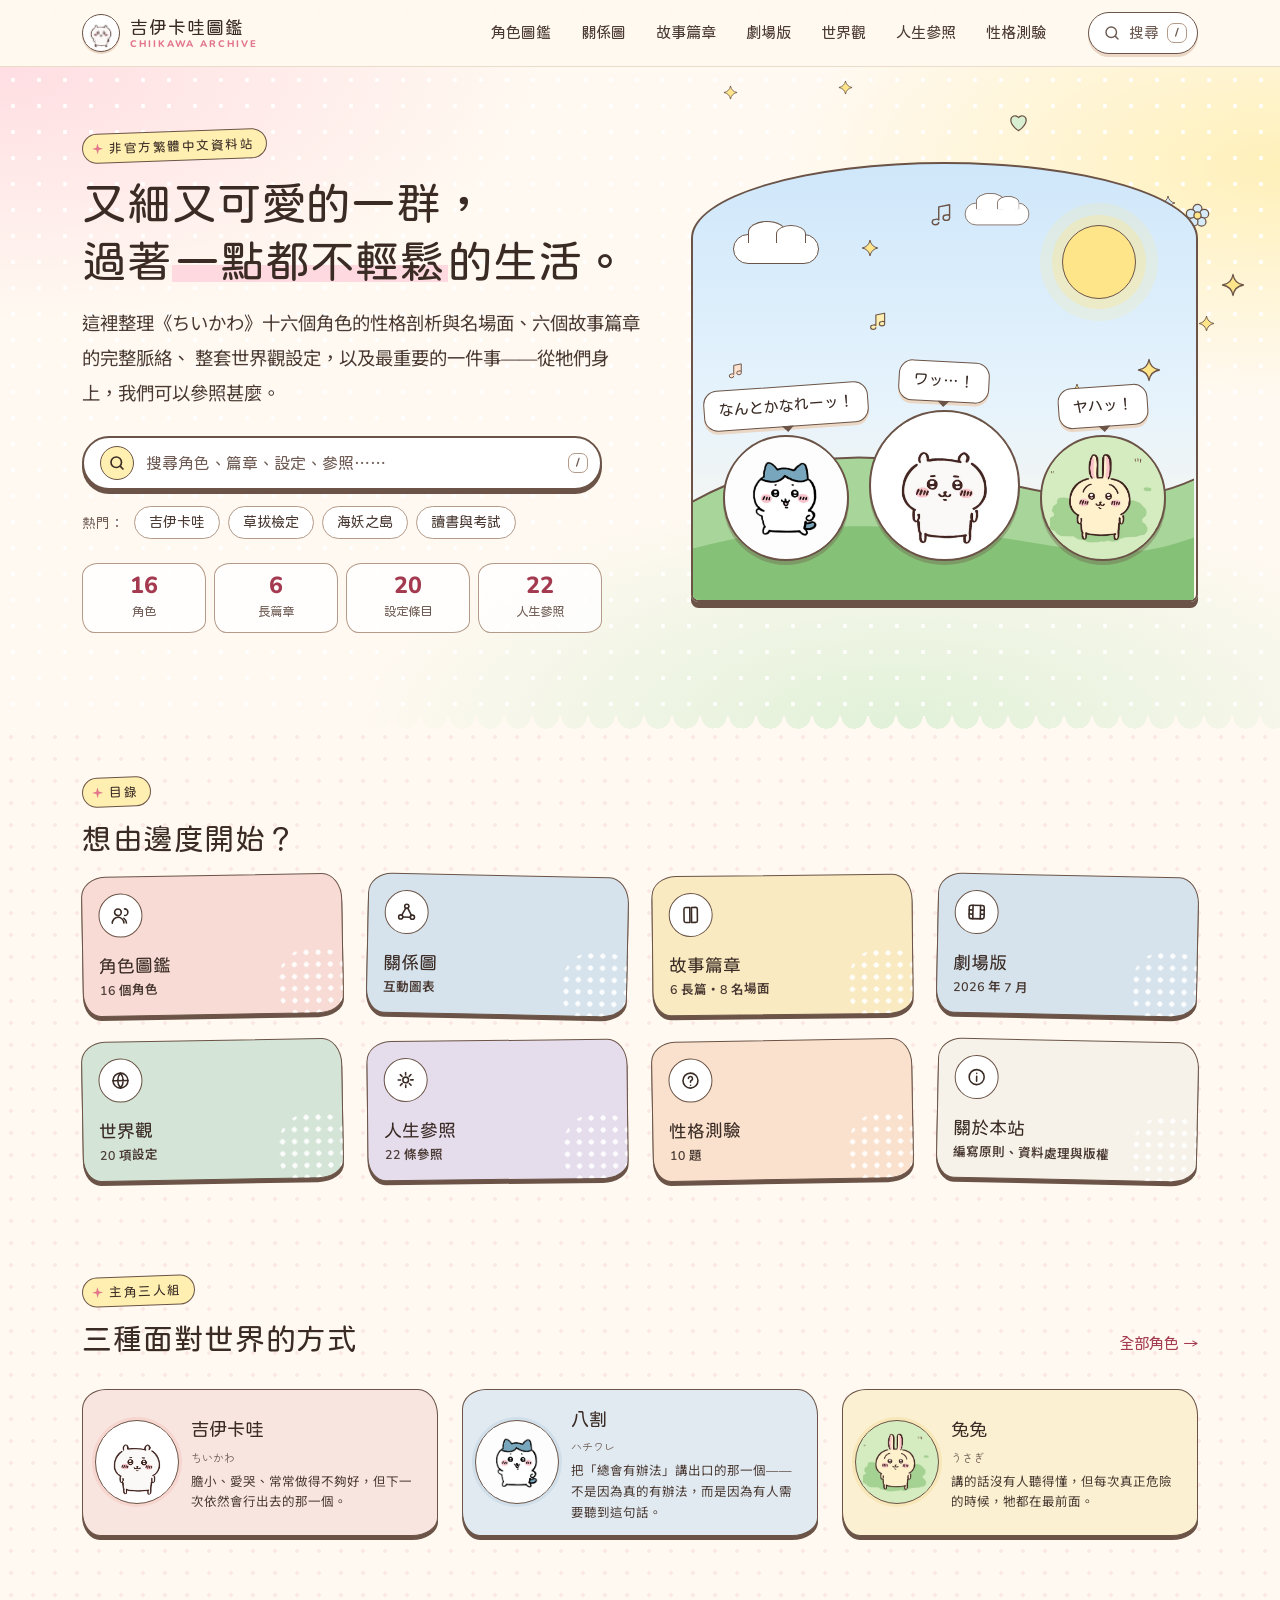
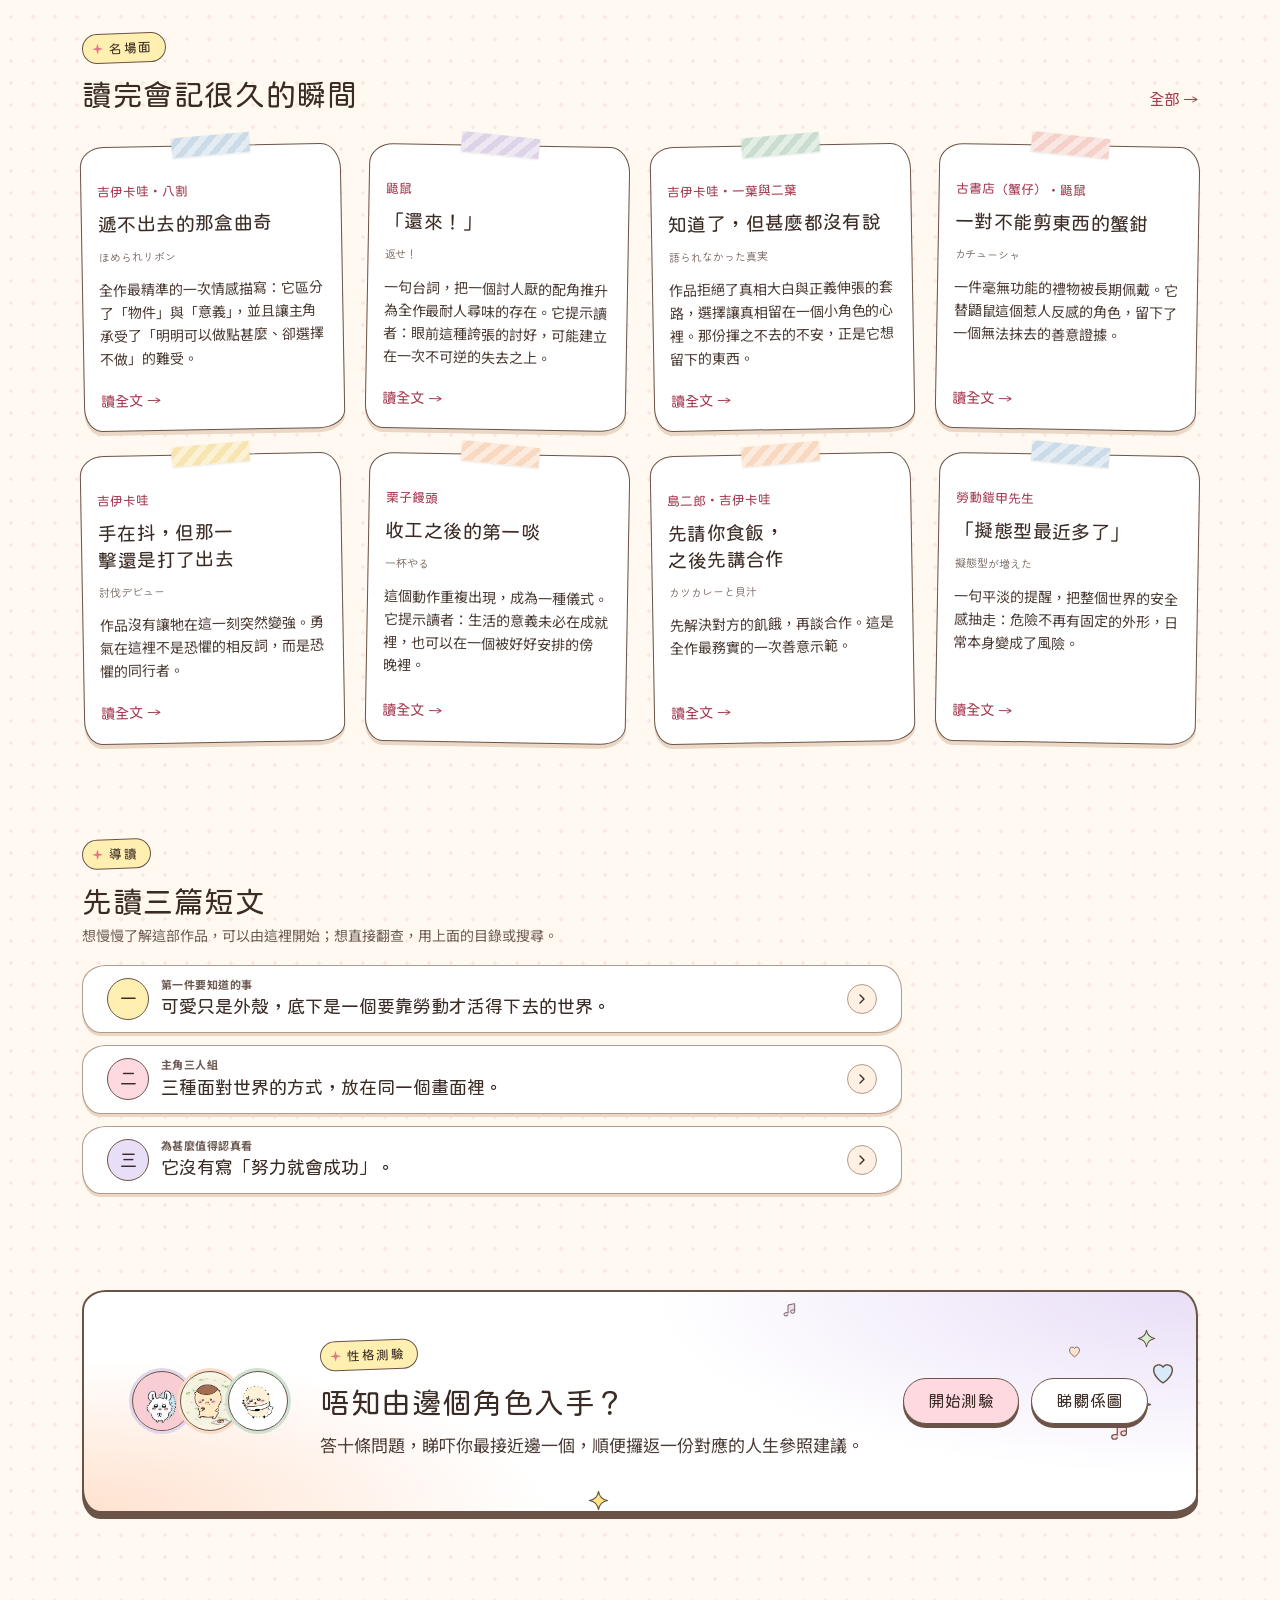
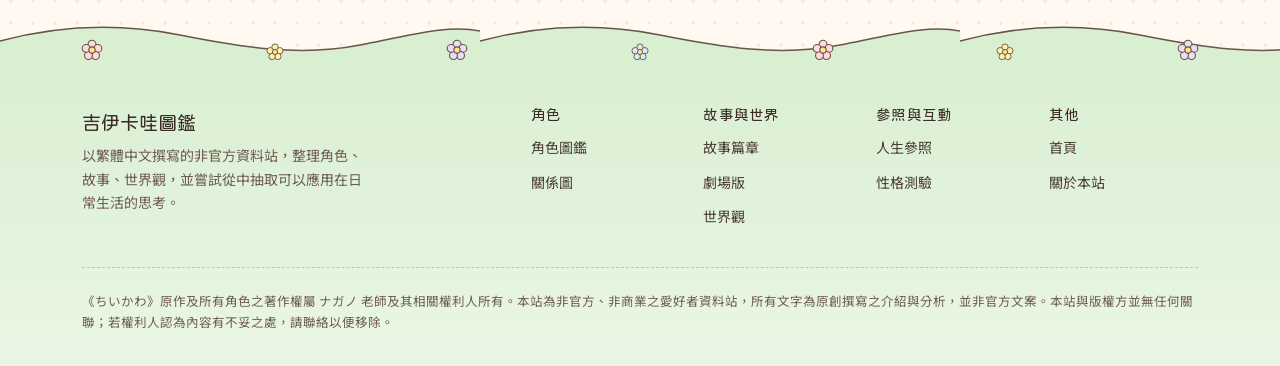
==== commit fb2afe12: "首頁大標題按文字欄闊度定字級，避免「活。」孤字成行 Co-Authored-By: Claude Opus 5.5 <noreply@anthropic.com> Claude-Session: ht" ====
--- a/index.html
+++ b/index.html
@@ -39,7 +39,7 @@
             <div class="stage__chars" data-home-trio-stage></div>
           </div>
         </div>
-        <div>
+        <div class="home-hero__copy">
           <span class="eyebrow">非官方繁體中文資料站</span>
           <h1>又細又可愛的一群，<br>過著<span class="mark">一點都不輕鬆</span>的生活。</h1>
           <p class="home-hero__sub">
--- a/assets/css/pages.css
+++ b/assets/css/pages.css
@@ -20,7 +20,14 @@
 @media (min-width: 900px) { .home-hero { padding-block: var(--s-8) var(--s-9); } }
 .home-hero__grid { display: grid; gap: var(--s-5); align-items: center; }
 @media (min-width: 900px) { .home-hero__grid { grid-template-columns: minmax(0, 1.05fr) minmax(0, 0.95fr); gap: var(--s-7); } .home-hero__stage-col { order: 2; } }
-.home-hero h1 { font-size: clamp(1.9rem, 1.3rem + 2.4vw, 3rem); line-height: 1.32; margin-bottom: var(--s-4); }
+/* 第二行「過著一點都不輕鬆的生活。」共 12 字：字級按可用闊度計，確保整行放得下，不會剩「活。」孤字 */
+.home-hero h1 { font-size: clamp(1.5rem, calc((100vw - 2 * var(--gutter)) / 12.6), 2.4rem); line-height: 1.32; margin-bottom: var(--s-4); }
+@media (min-width: 900px) { .home-hero h1 { font-size: 2.2rem; } }
+/* 支援容器單位的瀏覽器：直接按文字欄的闊度計算 */
+.home-hero__copy { container-type: inline-size; }
+@supports (font-size: 1cqi) {
+  .home-hero h1 { font-size: clamp(1.5rem, 100cqi / 12.6, 3rem); }
+}
 .home-hero__sub { color: var(--c-ink); font-size: clamp(0.98rem, 0.95rem + 0.3vw, 1.15rem); max-width: 34em; margin-bottom: var(--s-5); }
 .home-hero .searchbar { margin-bottom: var(--s-4); }
 .quick { display: flex; flex-wrap: wrap; gap: var(--s-2); align-items: center; }
